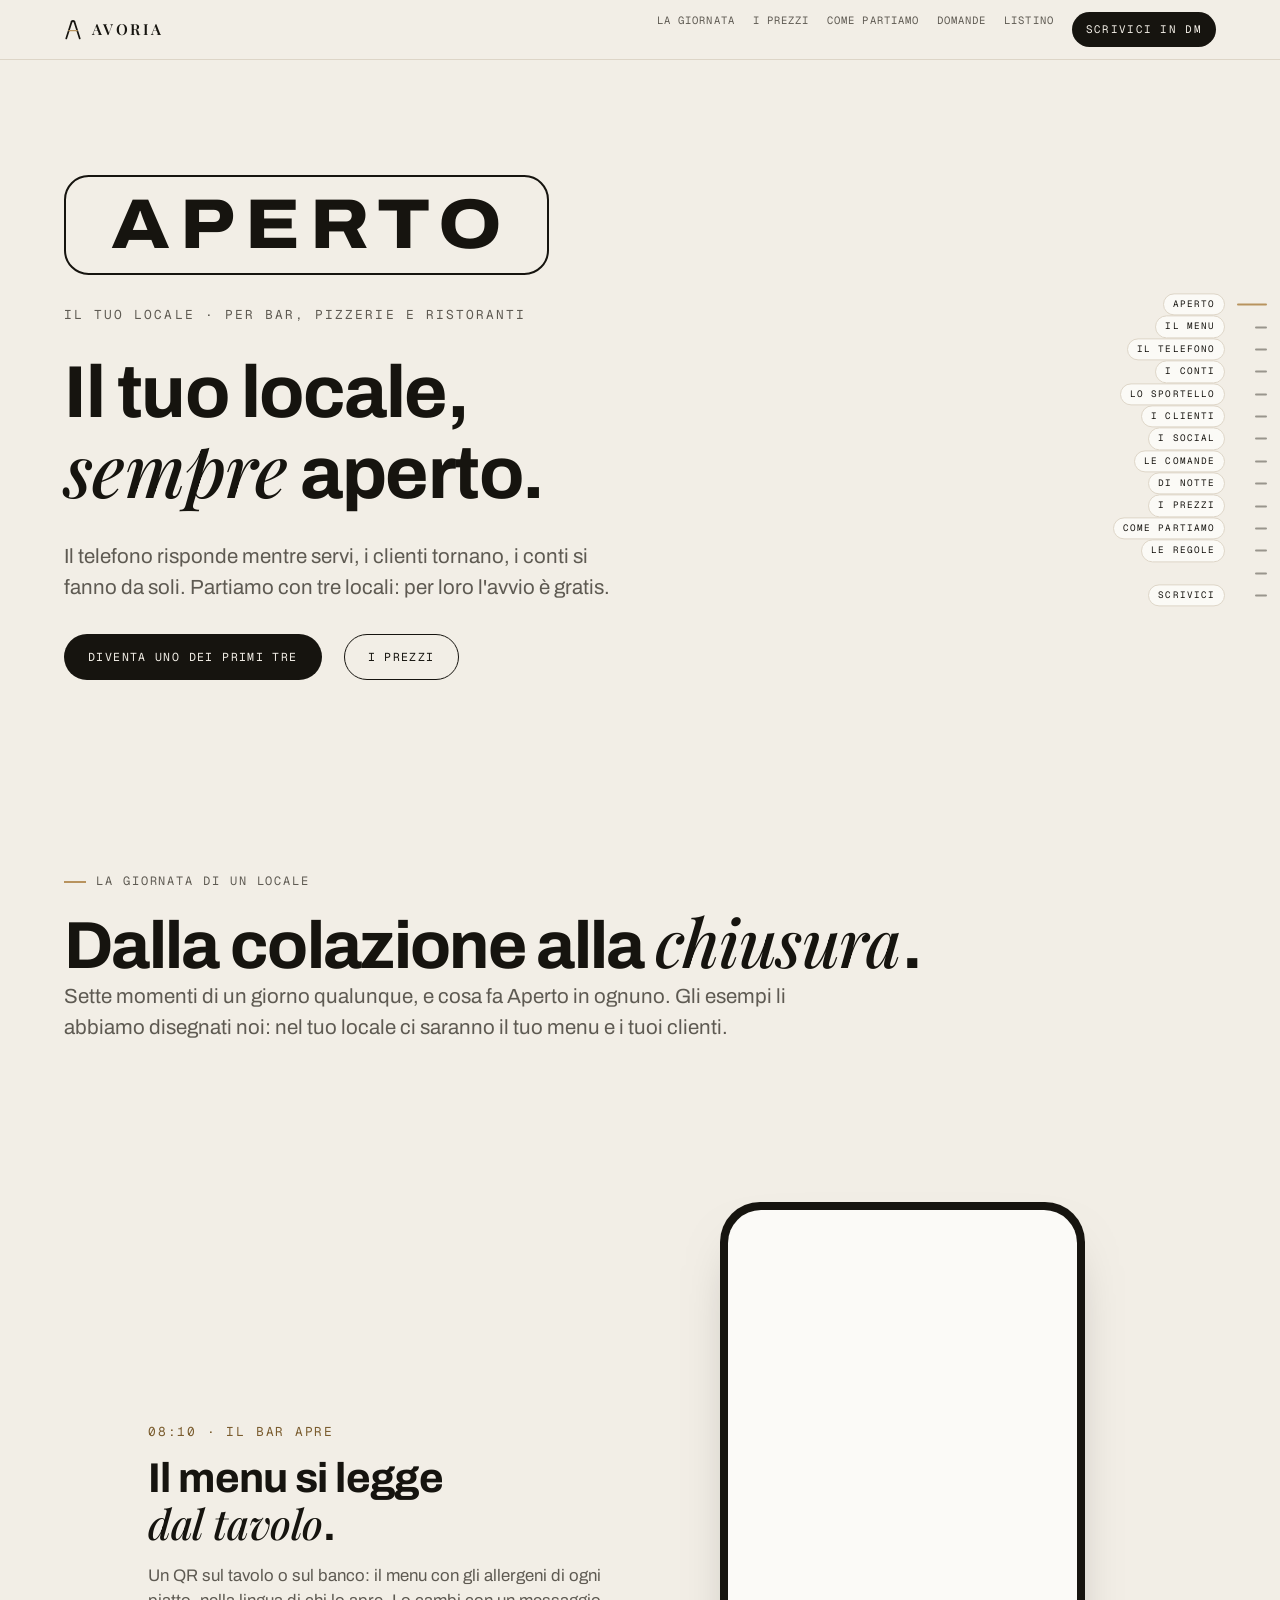
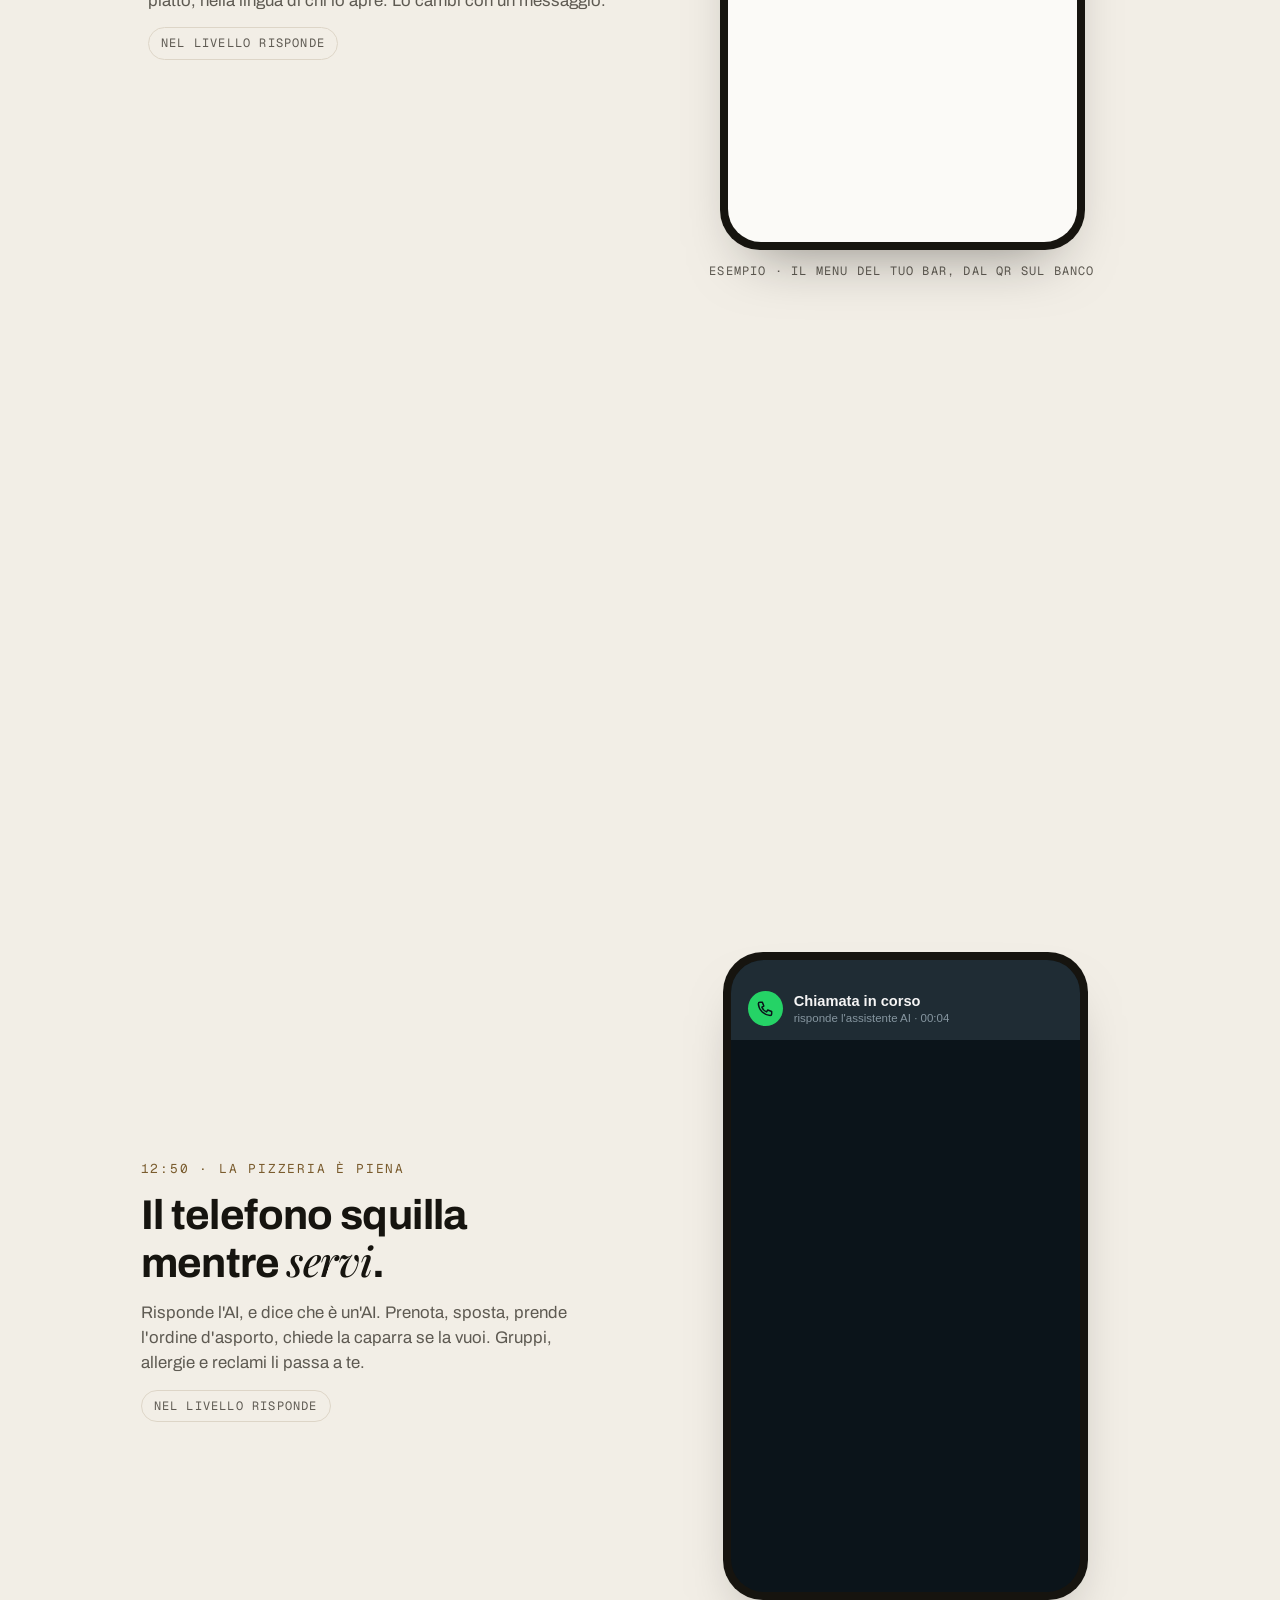
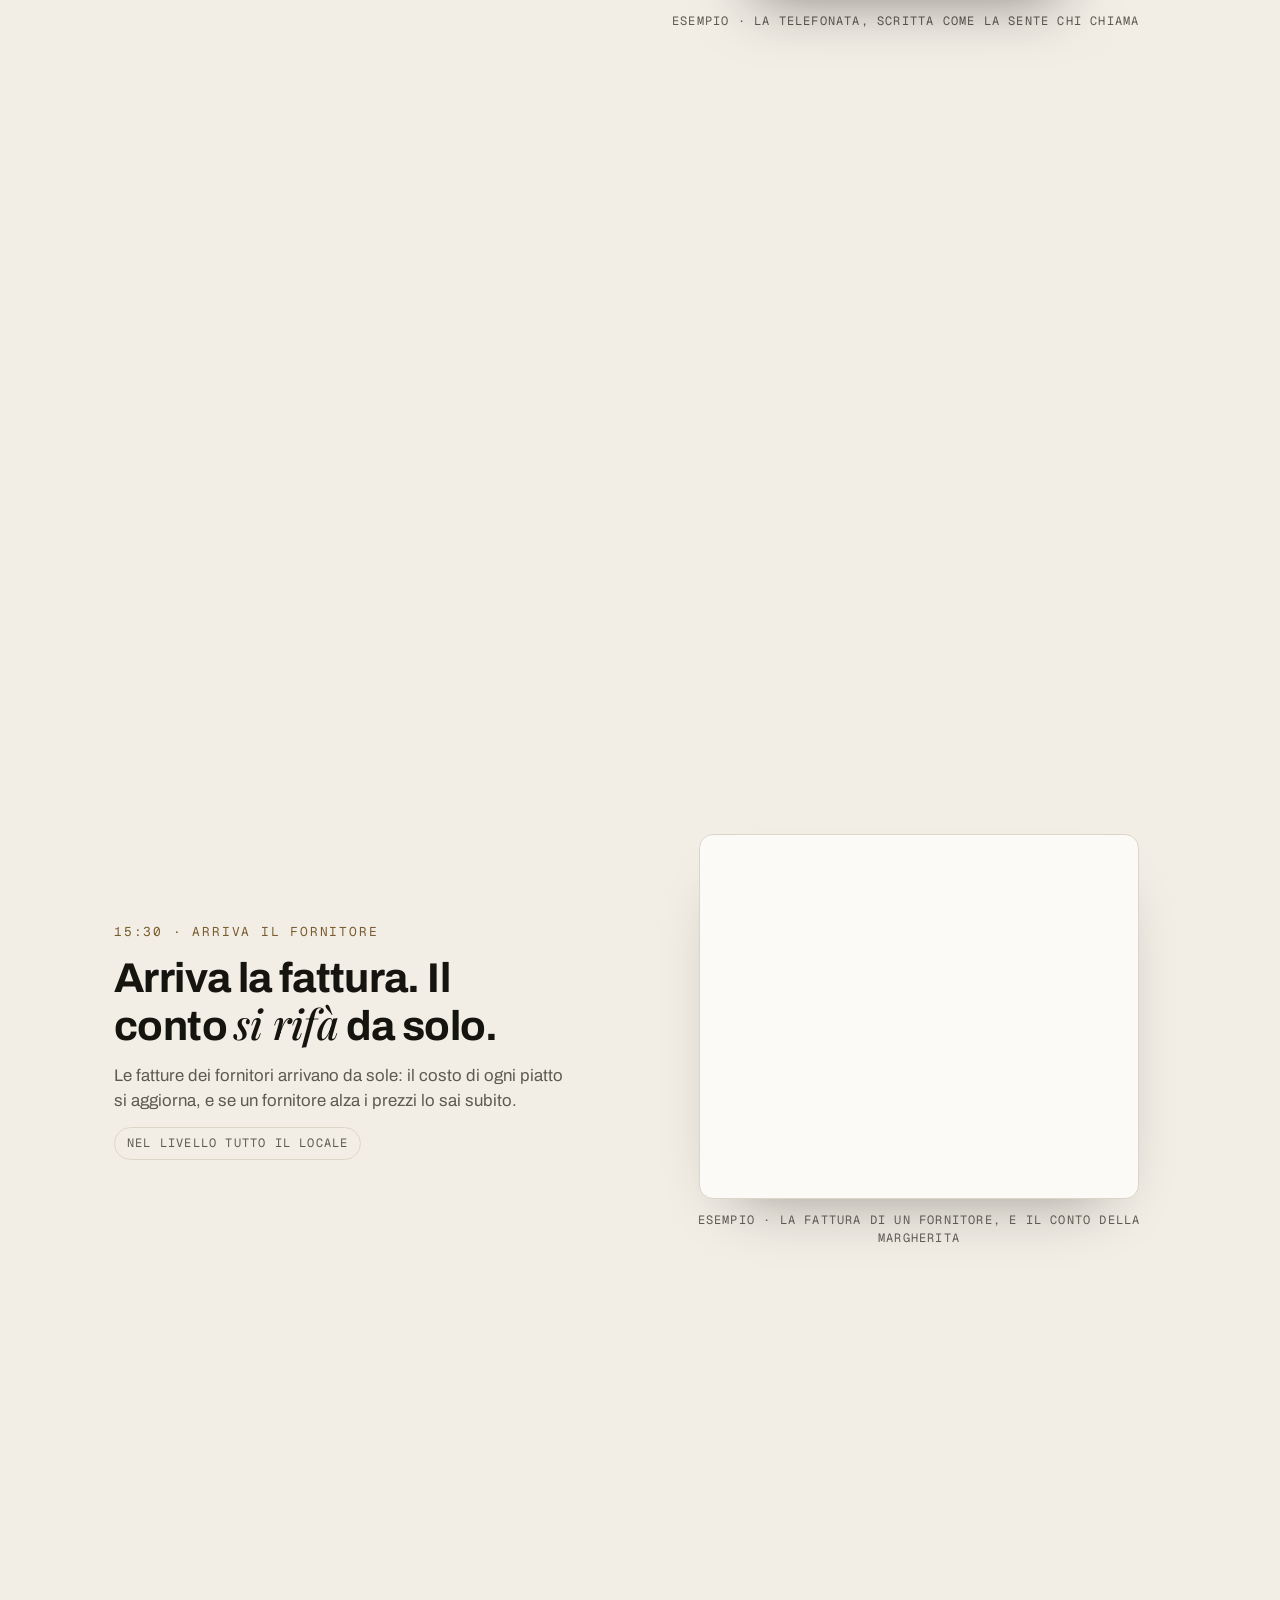
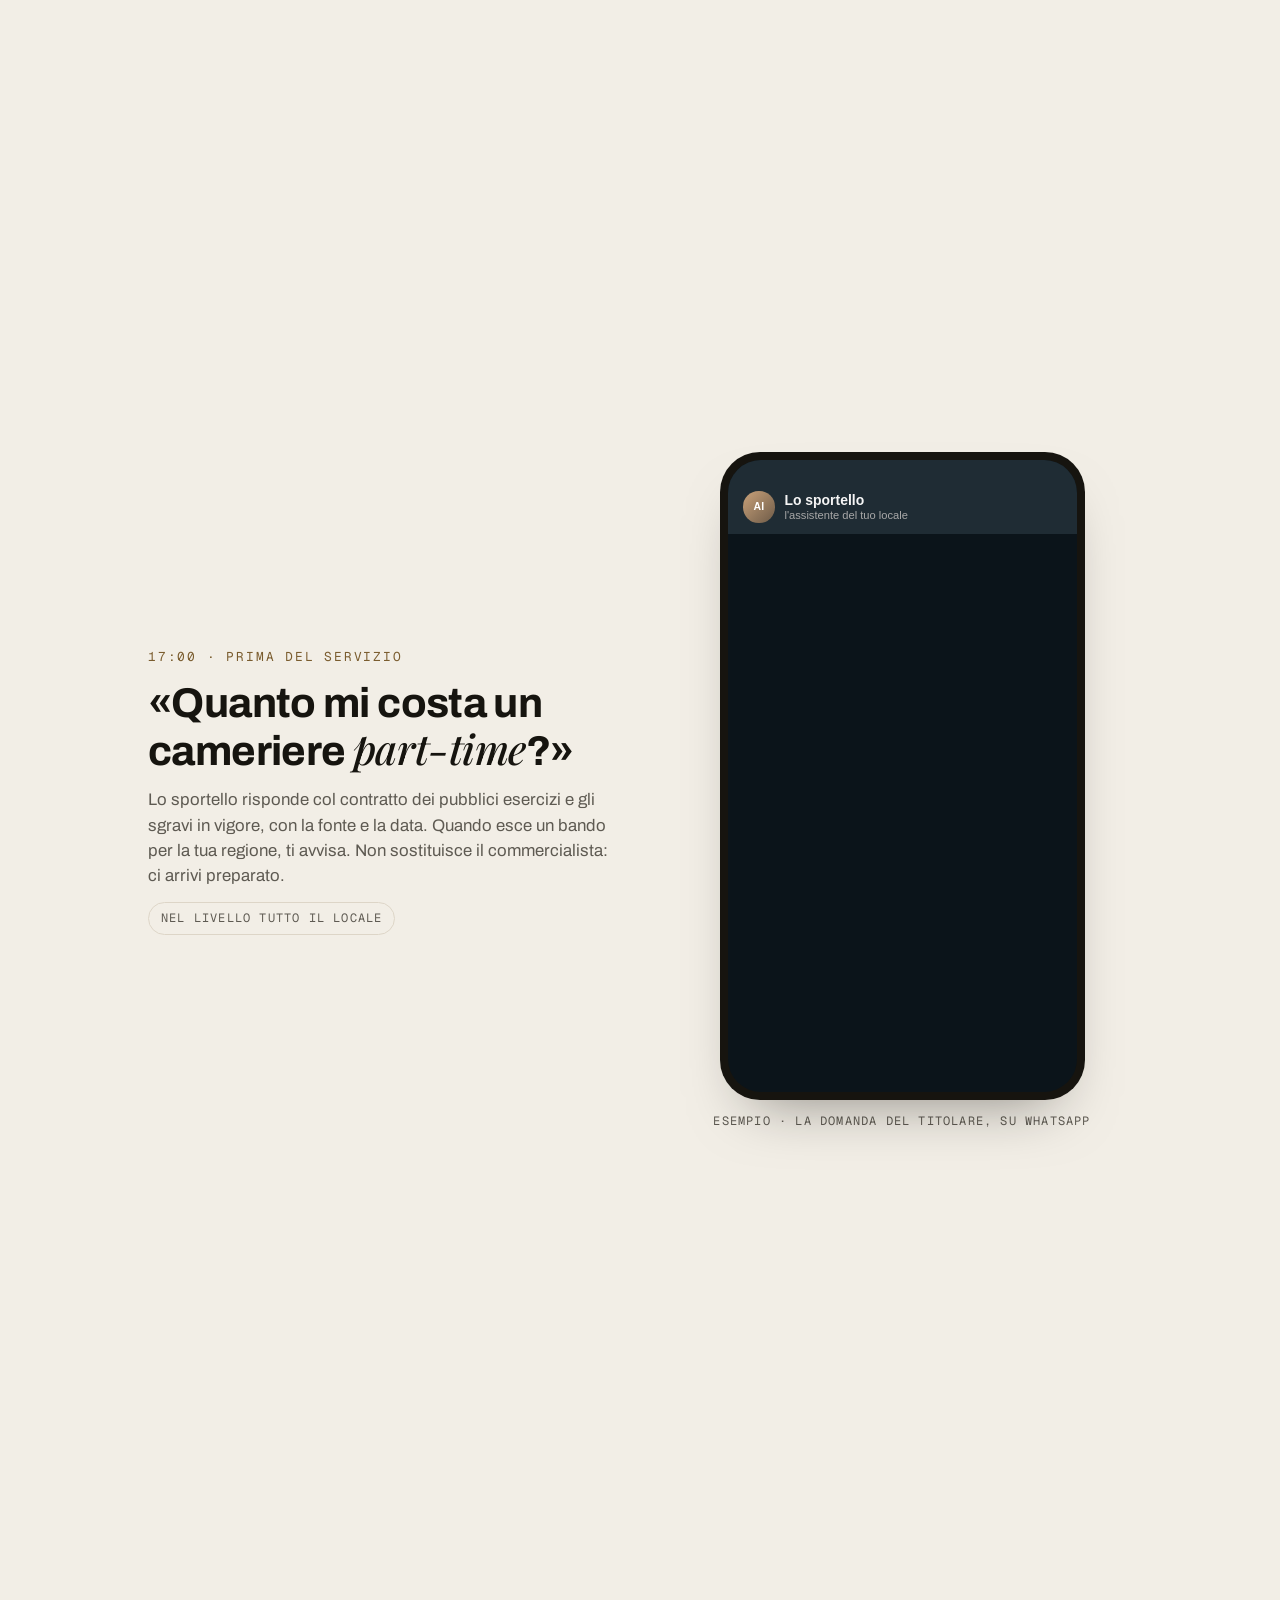
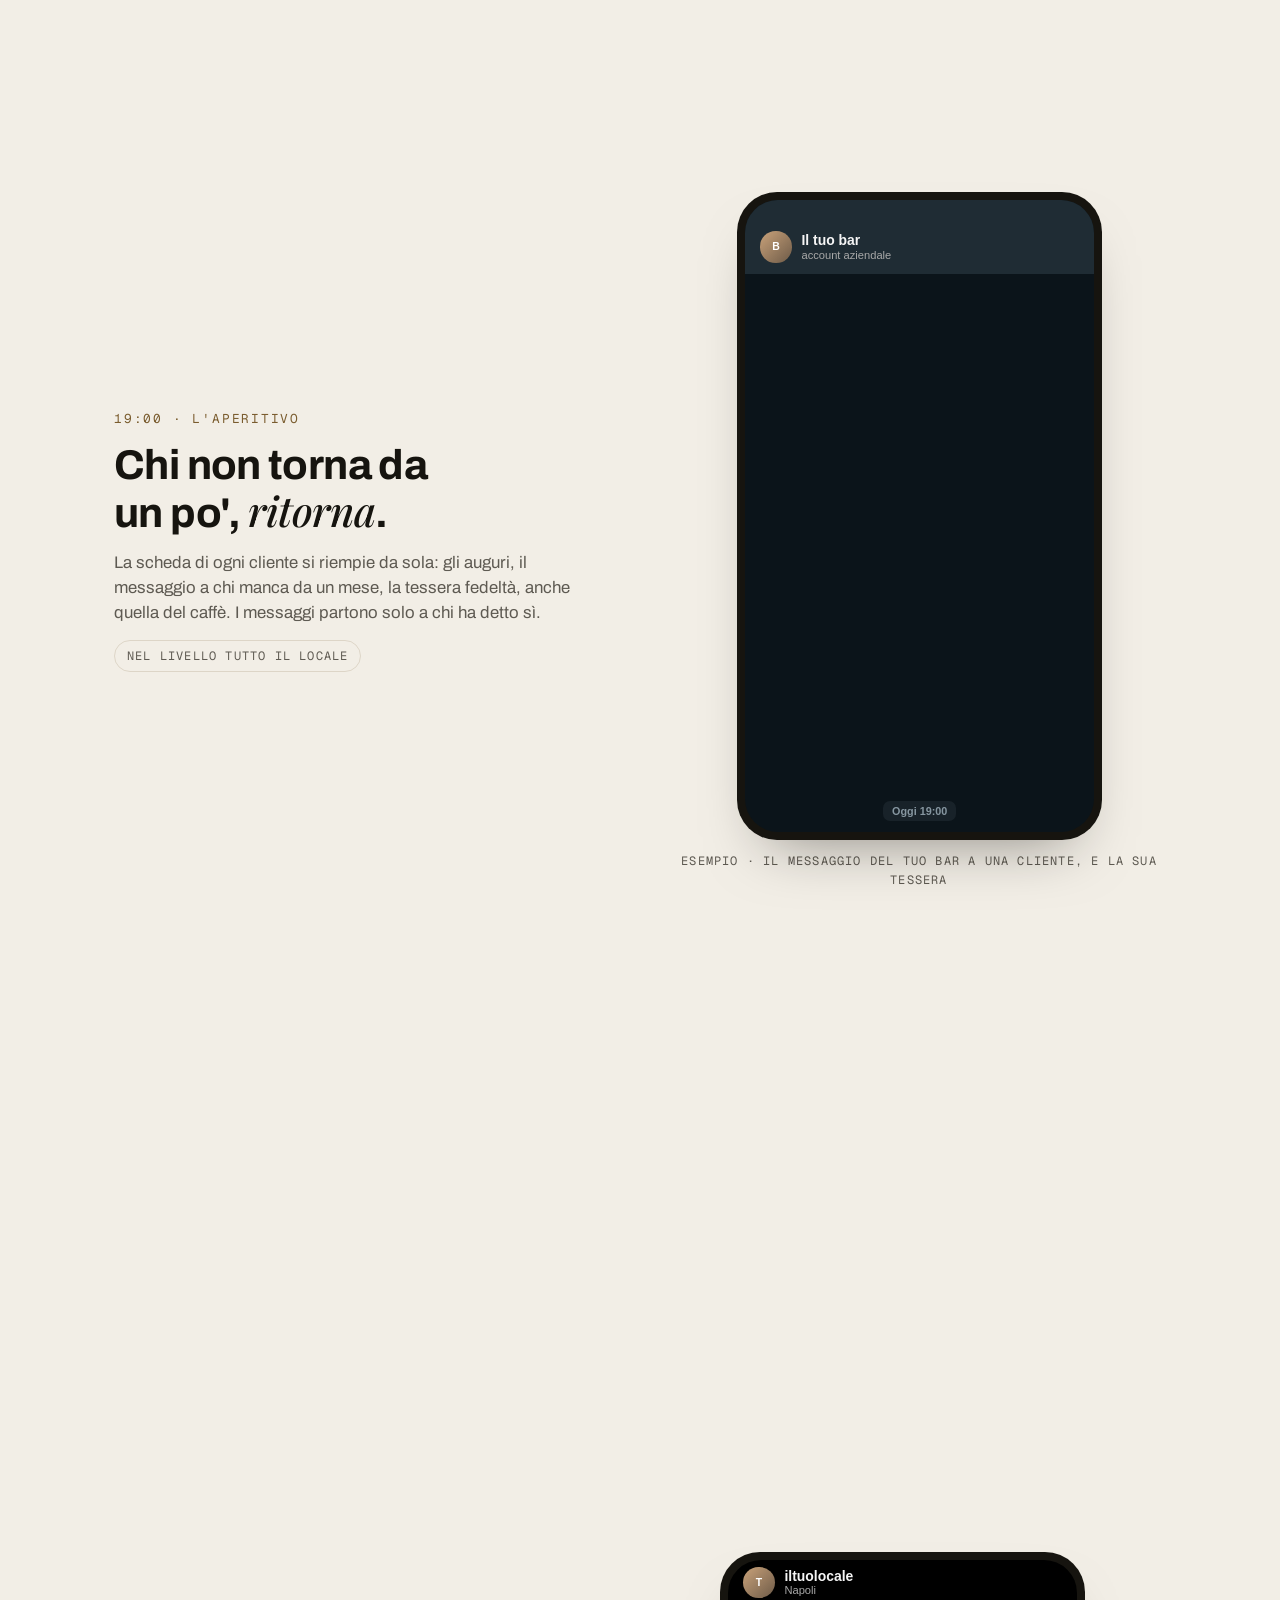
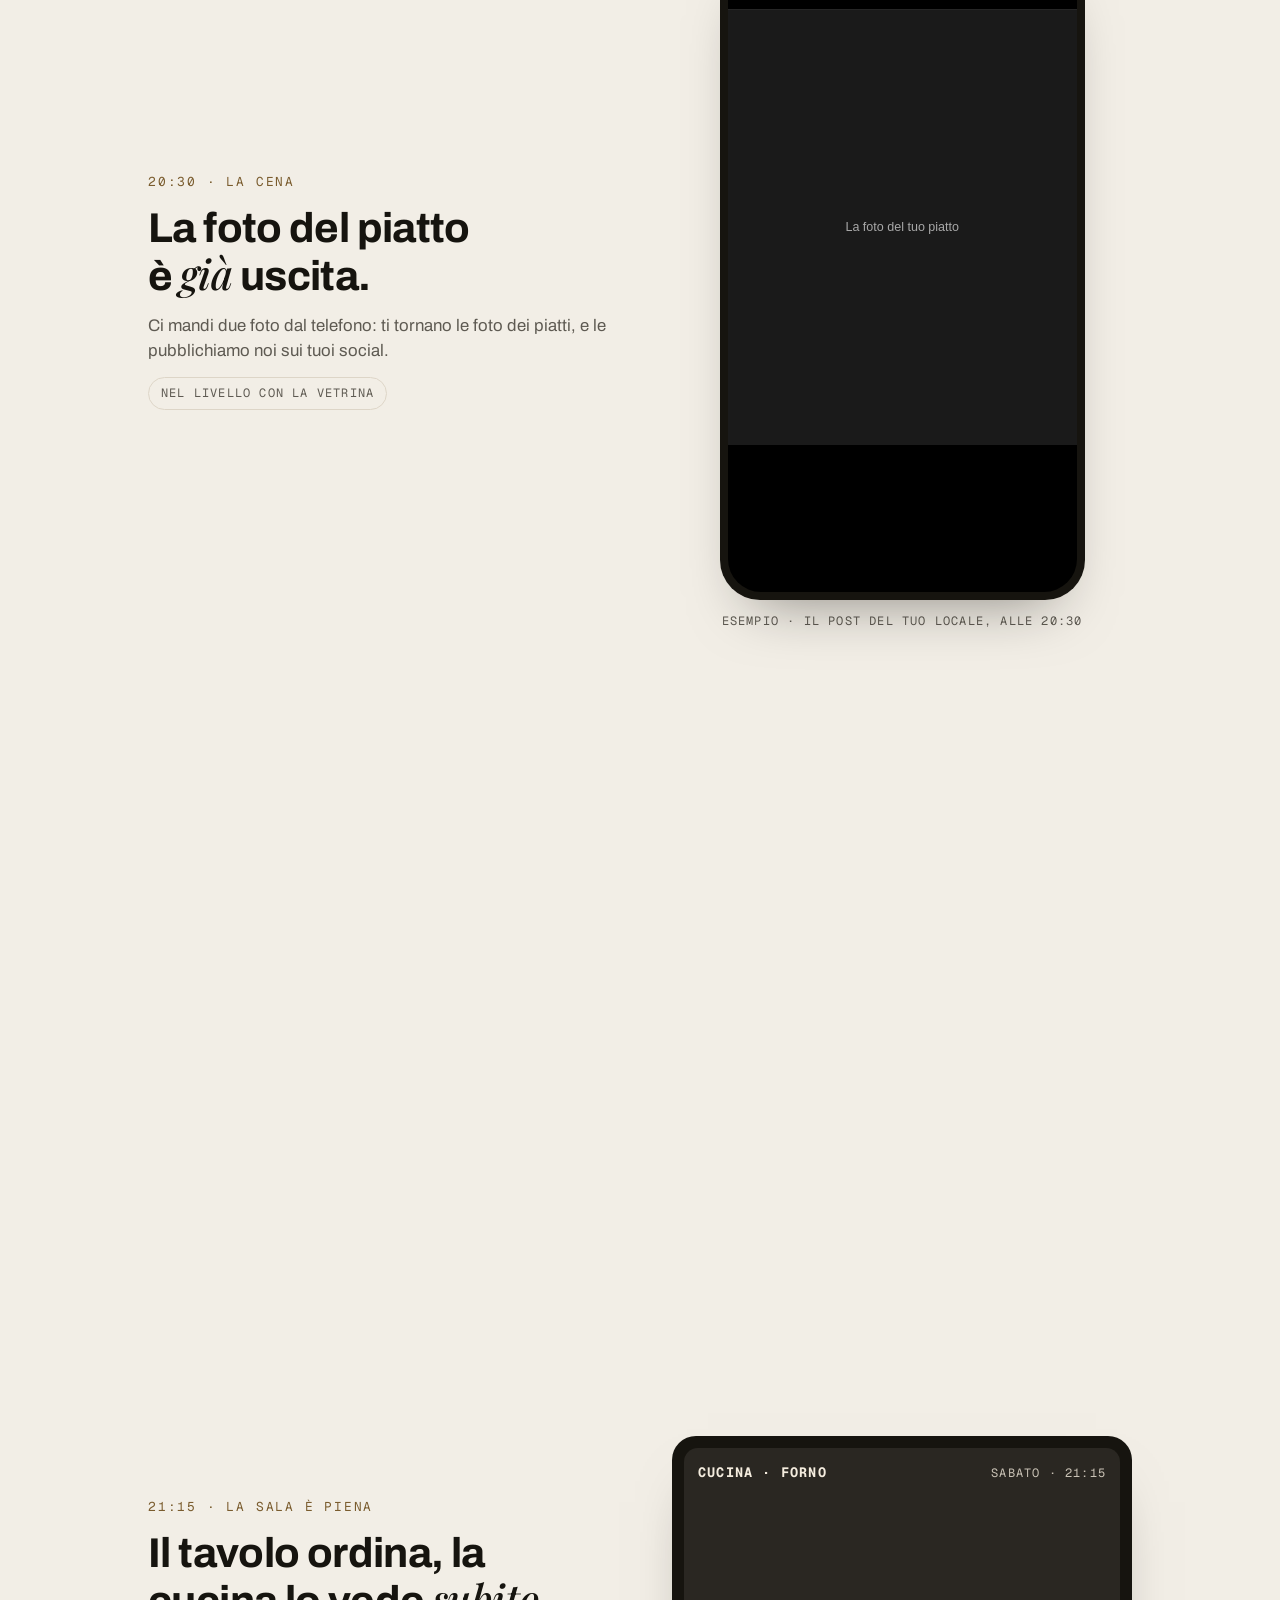
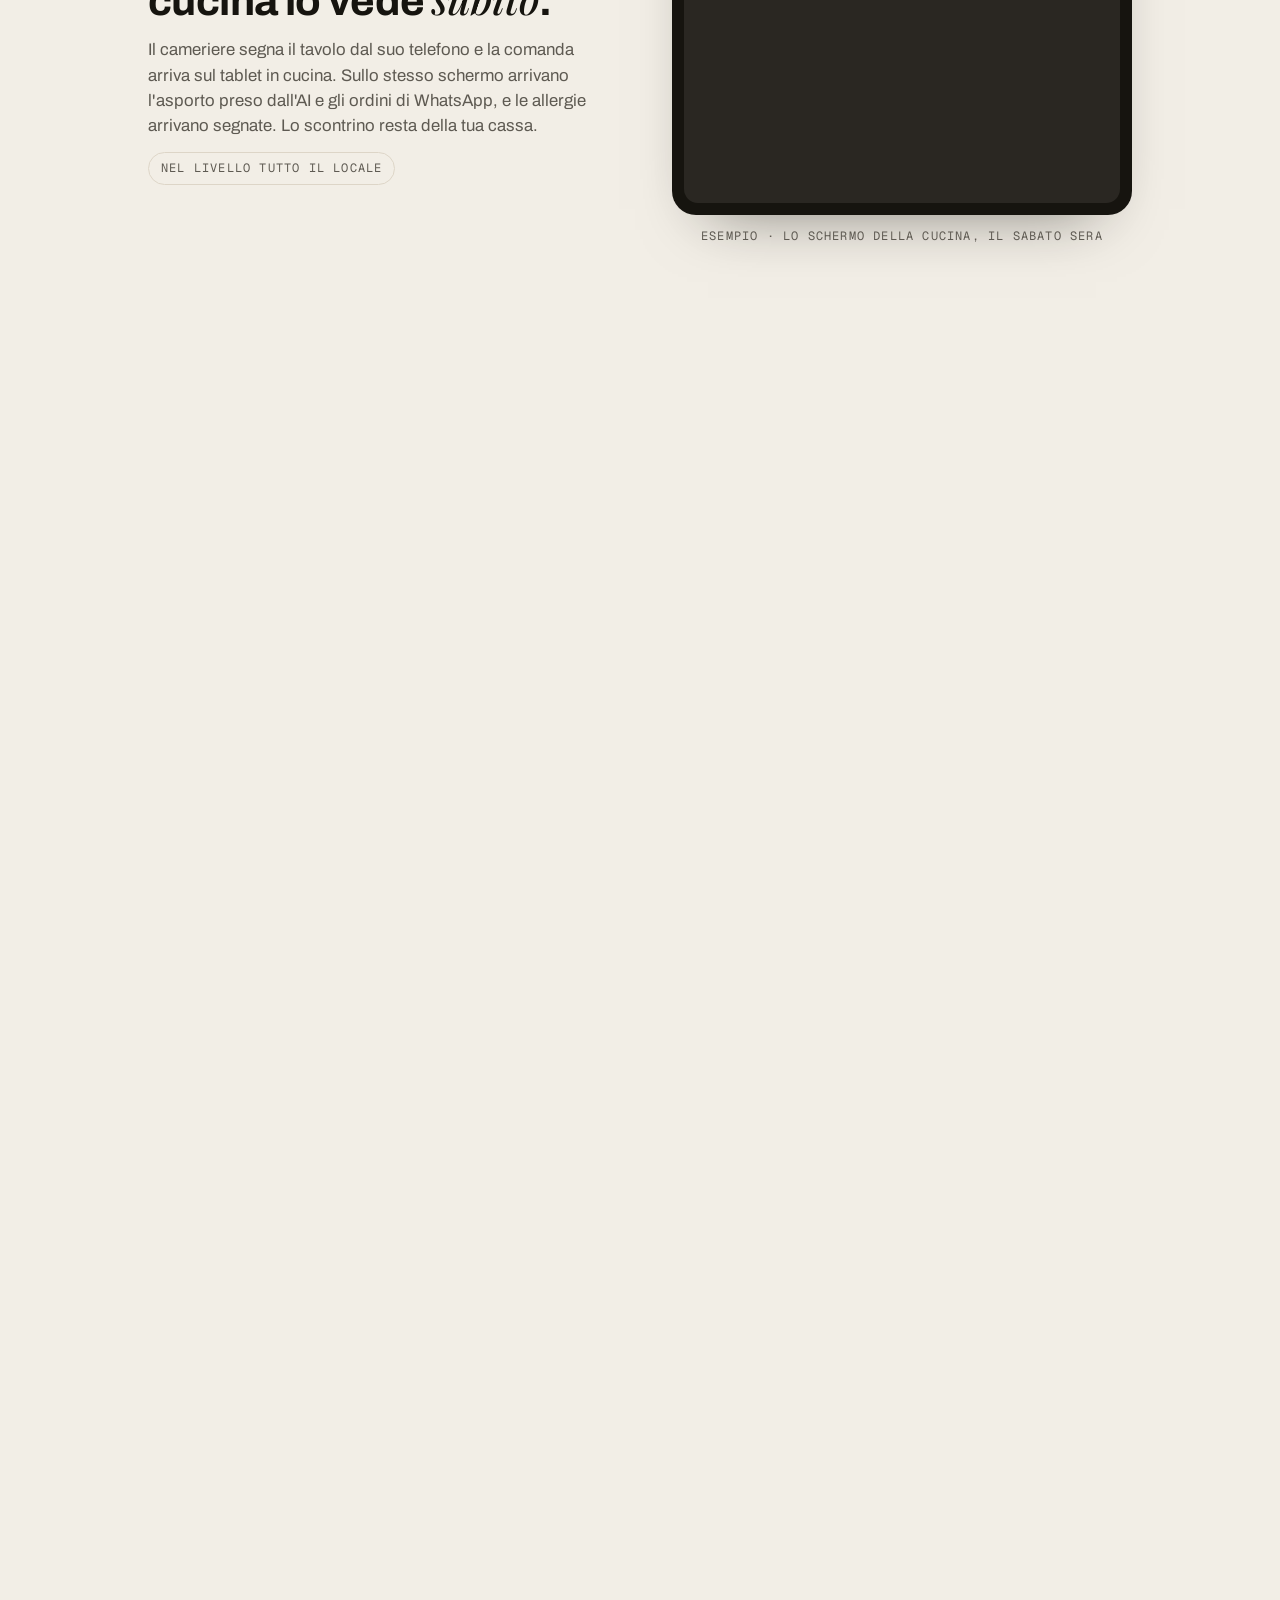
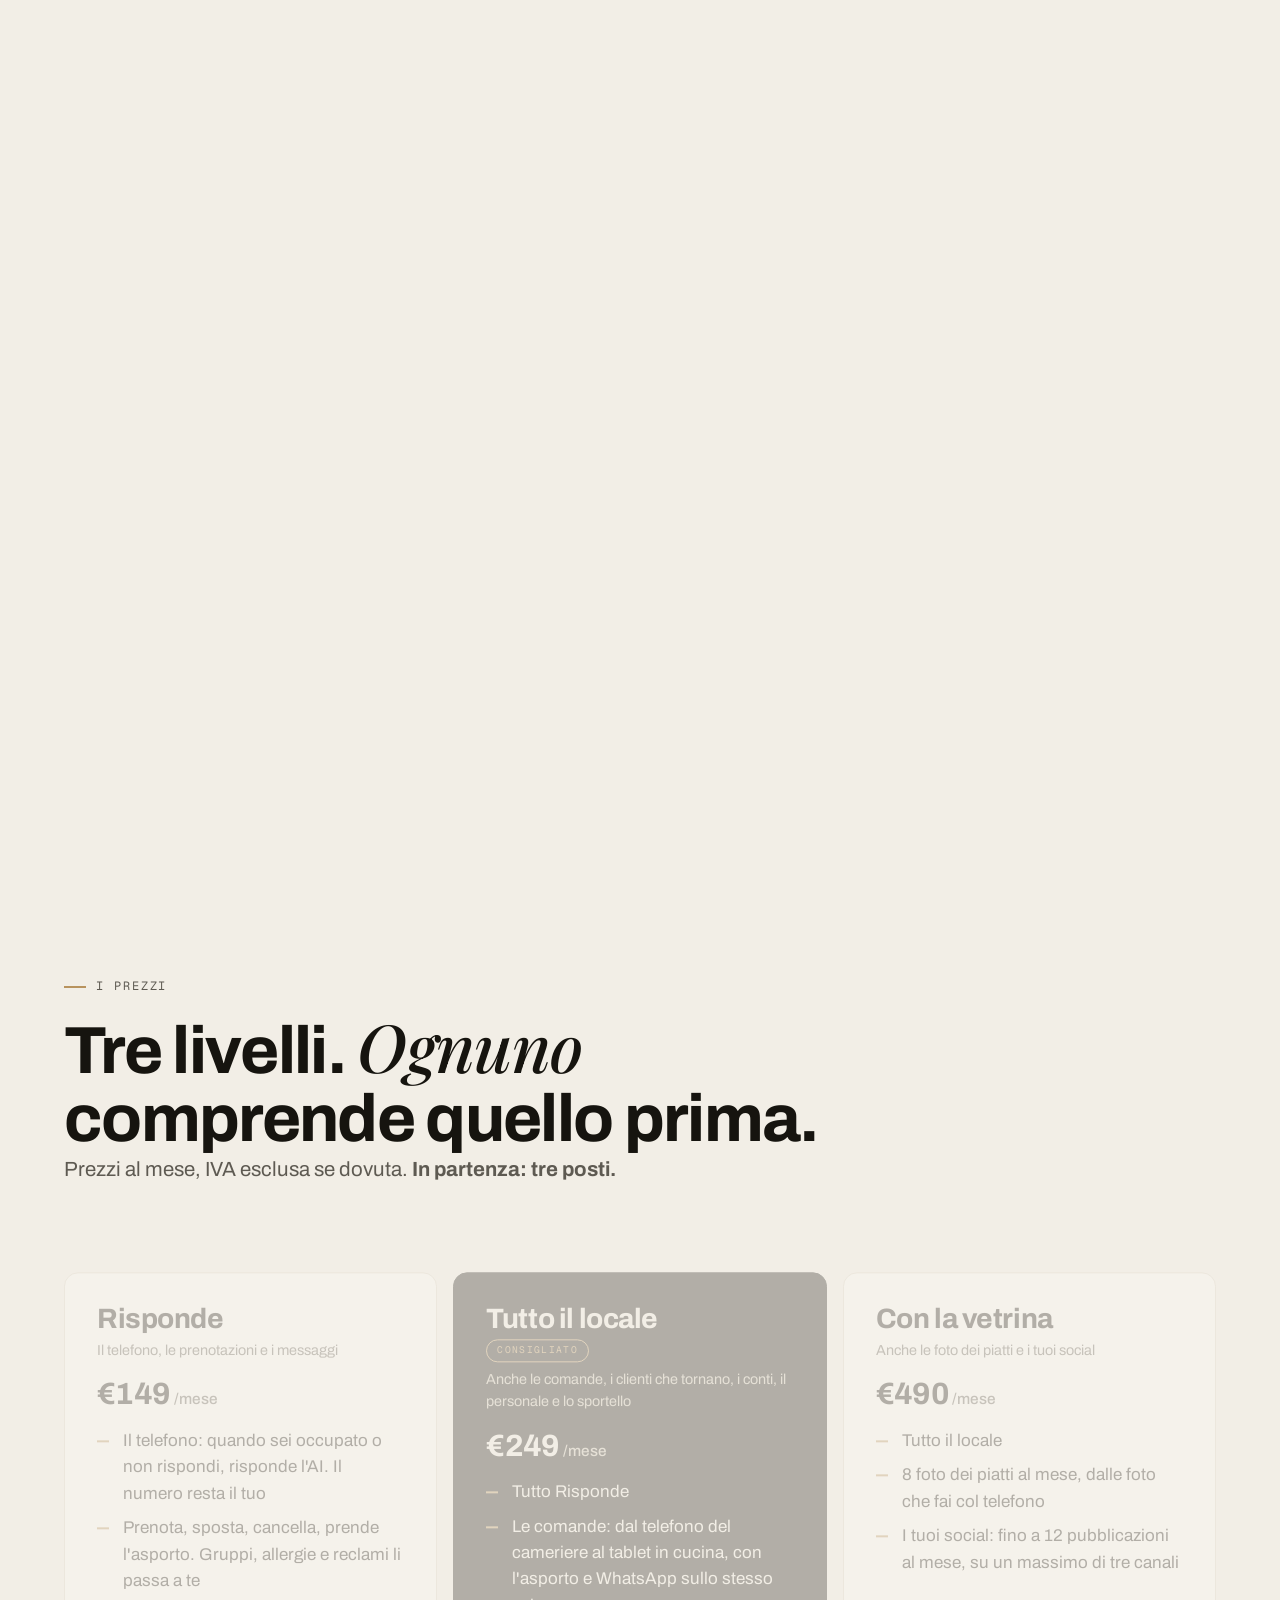
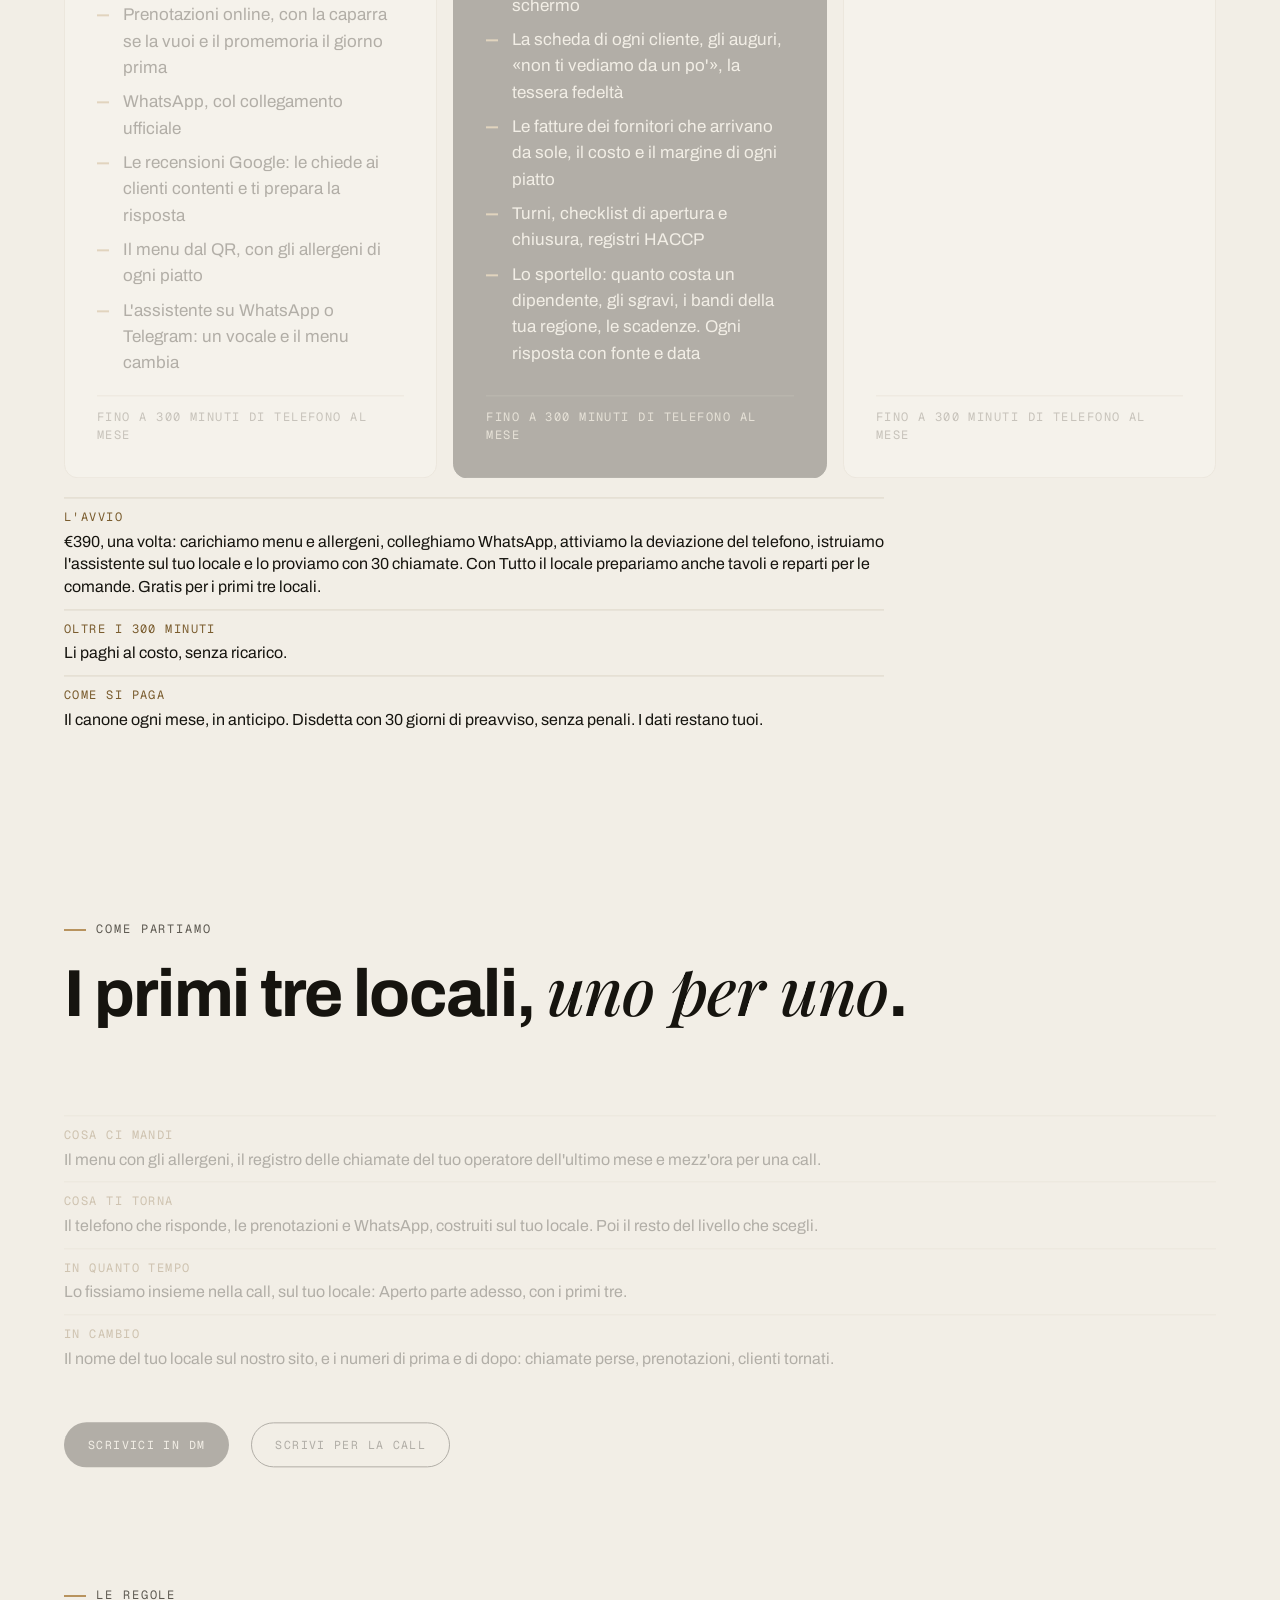
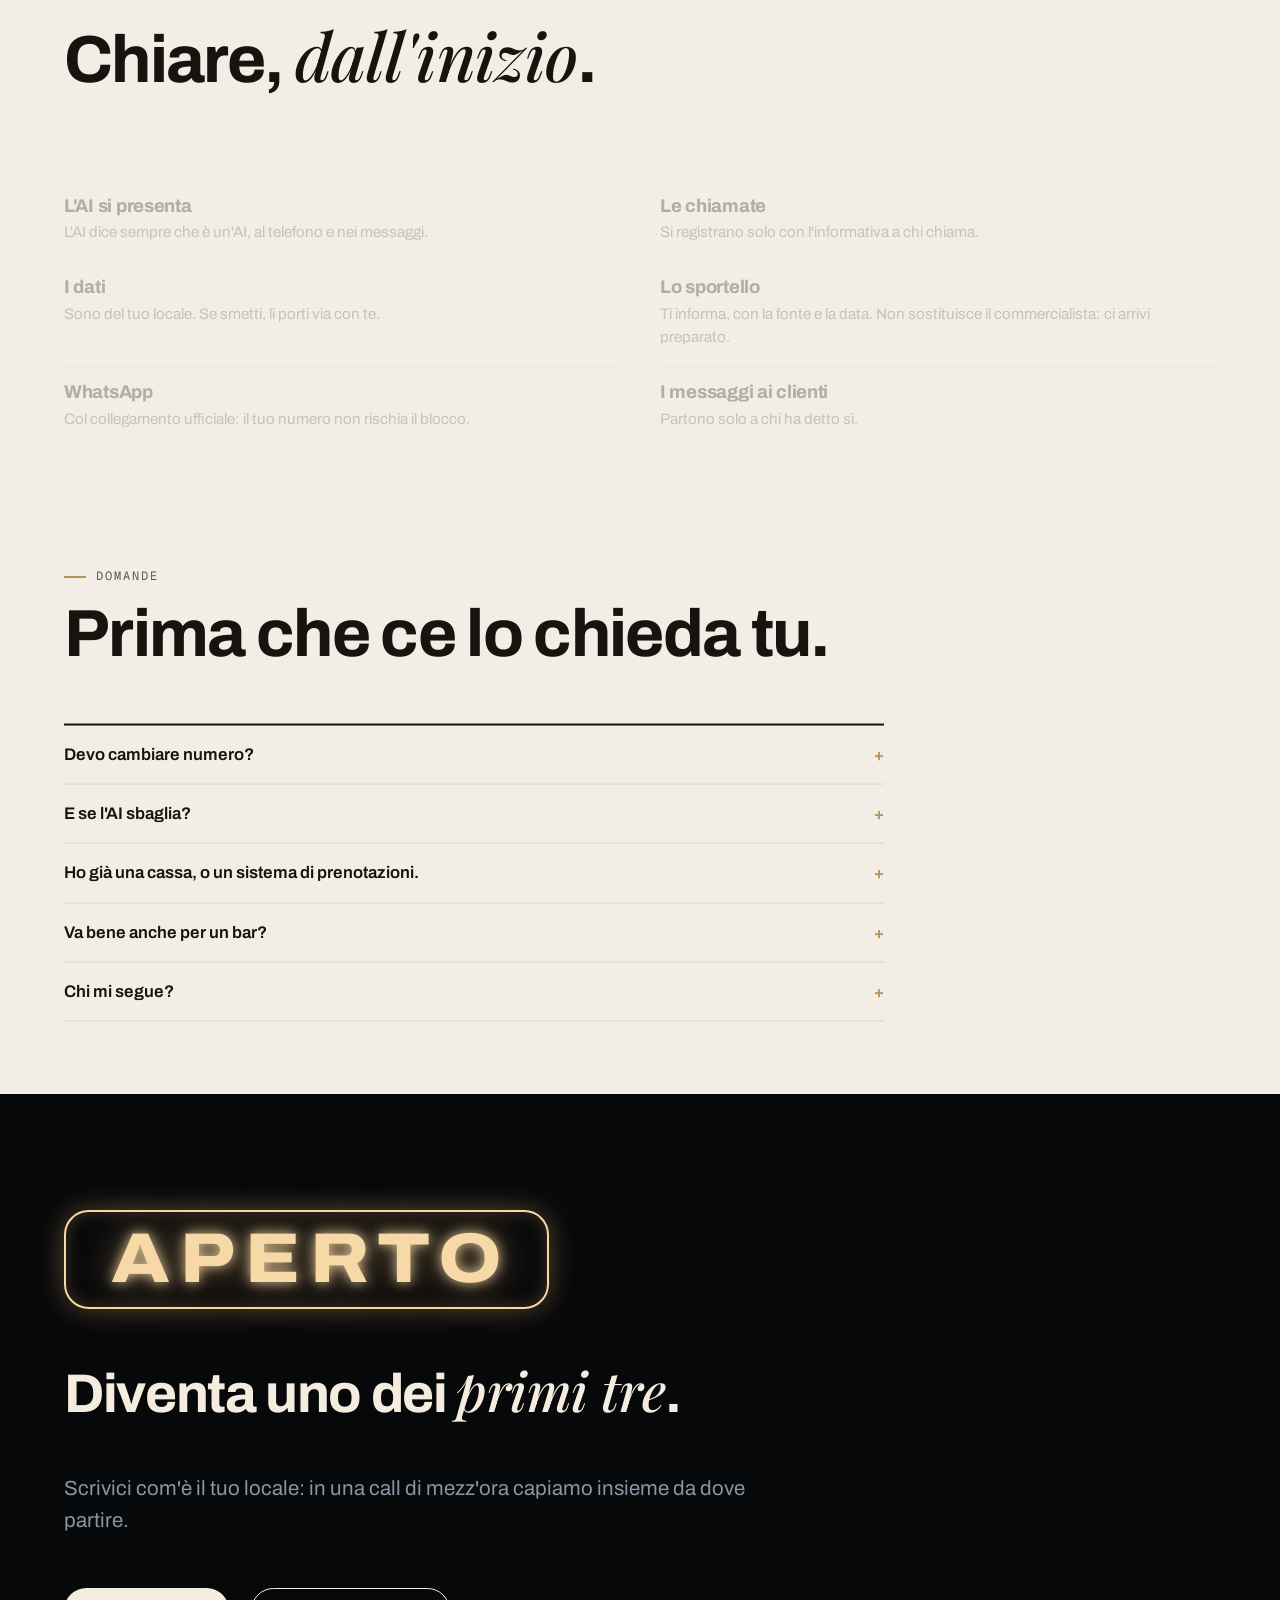
==== aperto/index.html @ c6af8be4 "aperto: la pagina per bar, pizzerie e ristoranti Otto scene della giornata (con le comande delle 21:" ====
<!doctype html>
<html lang="it">
<meta charset="utf-8">
<meta name="viewport" content="width=device-width, initial-scale=1">
<!-- FILE: src/aperto.html — Aperto · il tuo locale (specifica VAULT:Progetti/avoria-2/PIANO-APERTO.md): la giornata di un bar, una pizzeria, un ristorante, dalla mattina alla notte; poi i tre livelli e come partiamo -->
<title>Avoria Studio · Aperto, il tuo locale</title>
<meta name="description" content="Aperto è il servizio di Avoria Studio per bar, pizzerie e ristoranti: il telefono che risponde mentre servi, le prenotazioni, WhatsApp, i clienti che tornano, i conti, il personale e i social. Partiamo con tre locali.">
<link rel="canonical" href="https://avoriastudio.github.io/aperto/">
<meta property="og:type" content="website">
<meta property="og:title" content="Aperto · il tuo locale, sempre aperto">
<meta property="og:description" content="Il telefono risponde mentre servi, i clienti tornano, i conti si fanno da soli. Per bar, pizzerie e ristoranti.">
<meta property="og:url" content="https://avoriastudio.github.io/aperto/">
<meta property="og:image" content="https://avoriastudio.github.io/assets/og-avoria-2.jpg">
<meta property="og:locale" content="it_IT">
<link rel="icon" href="data:image/svg+xml,%3Csvg xmlns='http://www.w3.org/2000/svg' viewBox='40 30 160 200'%3E%3Crect x='40' y='30' width='160' height='200' fill='%231C1813'/%3E%3Cg fill='none' stroke='%23F4ECDE' stroke-width='15' stroke-linecap='round' stroke-linejoin='round'%3E%3Cpath d='M60 210 L108 60'/%3E%3Cpath d='M180 210 L132 60'/%3E%3Cpath d='M108 60 Q120 46 132 60'/%3E%3C/g%3E%3Cline x1='84' y1='140' x2='156' y2='140' stroke='%23B8935E' stroke-width='13' stroke-linecap='round'/%3E%3C/svg%3E" />
<link rel="preconnect" href="https://fonts.googleapis.com">
<link rel="preconnect" href="https://fonts.gstatic.com" crossorigin>
<link rel="stylesheet" href="https://fonts.googleapis.com/css2?family=Archivo:wdth,wght@62..125,300..900&family=Geist+Mono:wght@400;500&family=Playfair+Display:ital,wght@0,600;1,500&display=swap">
<style>/* FILE: src/tokens.css — i due stati dell'identità Avoria 2.0 */
:root{
  --avorio:#F2EEE6; --posa:#FBFAF7; --inchiostro:#16140F; --grafite:#5E5A52;
  --nero:#07080A; --avorio-luce:#F4ECDE; --acciaio:#8A94A3; --filo-notte:#1E2229;
  --oro:#B8935E; --oro-scuro:#8F6F3E;
  --f-titolo:"Archivo","Helvetica Neue",Arial,sans-serif;
  --f-firma:"Playfair Display",Georgia,"Times New Roman",serif;
  --f-dati:"Geist Mono",ui-monospace,"SFMono-Regular",Consolas,monospace;
  --passo:8px; --raggio:14px;
  --ease-giorno:cubic-bezier(.65,0,.35,1);
  --ease-notte:cubic-bezier(.8,0,.1,1);
}
.giorno{ --fondo:var(--avorio); --testo:var(--inchiostro); --secondario:var(--grafite); --filo:#DDD5C7; background:var(--fondo); color:var(--testo); }
.notte { --fondo:var(--nero);   --testo:var(--avorio-luce); --secondario:var(--acciaio); --filo:var(--filo-notte); background:var(--fondo); color:var(--testo); }
.firma{ font-family:var(--f-firma); font-style:italic; font-weight:500; letter-spacing:-.01em; }
.dati { font-family:var(--f-dati); letter-spacing:.08em; text-transform:uppercase; }
.largo{ font-family:var(--f-titolo); font-variation-settings:"wdth" 125; }
.stretto{ font-family:var(--f-titolo); font-variation-settings:"wdth" 62; }
@media (prefers-reduced-motion: reduce){ *,*::before,*::after{ animation:none!important; transition:none!important; } }
</style>
<style>/* FILE: src/regia.css — il film da scroll: binari, palchi agganciati, entrate, indice dei capitoli */

/* un binario è alto --binario schermi; il suo palco resta agganciato sotto la barra.
   Nessun antenato di un palco può avere overflow: romperebbe lo sticky. */
.film [data-binario].fermo{height:calc(var(--binario,200) * 1vh);height:calc(var(--binario,200) * 1svh)}
.film [data-binario].fermo > .palco{position:sticky;top:var(--alto-nav,0px);display:flex;flex-direction:column;overflow:hidden;
  height:calc(100vh - var(--alto-nav,0px));height:calc(100svh - var(--alto-nav,0px))}
.film [data-binario].fermo > .palco > .quadro{flex:1 0 auto}

/* entrate: senza regista --e non esiste e il blocco resta pieno */
.film [data-svela]{opacity:calc(.28 + .72 * var(--e,1));transform:translate3d(0,calc((1 - var(--e,1)) * 36px),0)}

/* indice: tacche a destra; i nomi compaiono passando sopra, e per un attimo quando cambia capitolo */
.indice{position:fixed;right:clamp(4px,1vw,16px);top:50%;transform:translateY(-50%);z-index:30;pointer-events:none;
  --tacca:#5E5A52;--nome:#16140F;--nome-fondo:rgba(251,250,247,.95);--nome-filo:#DDD5C7}
.indice[data-tono="notte"]{--tacca:#8A94A3;--nome:#F4ECDE;--nome-fondo:rgba(13,15,19,.92);--nome-filo:#262b33}
.indice ol{list-style:none;margin:0;padding:0;display:flex;flex-direction:column}
.indice button{pointer-events:none;display:flex;align-items:center;justify-content:flex-end;gap:6px;width:100%;padding:0;border:0;background:none;color:inherit;font:inherit;cursor:pointer}
.indice .tacca{pointer-events:auto;position:relative;display:block;width:36px;height:20px}
.indice .tacca::before{content:"";position:absolute;right:0;top:9px;width:12px;height:2px;border-radius:1px;background:var(--tacca);opacity:.6;
  transition:width .3s var(--ease-giorno),opacity .3s,background-color .3s}
.indice .nome{font-family:var(--f-dati);font-size:.58rem;letter-spacing:.12em;text-transform:uppercase;white-space:nowrap;color:var(--nome);
  background:var(--nome-fondo);border:1px solid var(--nome-filo);border-radius:999px;padding:3px 9px;opacity:0;transform:translateX(6px);
  transition:opacity .2s,transform .2s,color .3s,background-color .3s;pointer-events:none}
.indice button:hover .tacca::before{opacity:1;width:20px}
.indice:hover .nome,.indice:focus-within .nome{opacity:1;transform:none;pointer-events:auto}
.indice button[aria-current="step"] .tacca::before{width:30px;background:var(--oro);opacity:1}
.indice button.annuncia .nome{opacity:1;transform:none}
.indice button:focus-visible{outline:none}
.indice button:focus-visible .nome{outline:2px solid var(--oro);outline-offset:2px}

/* telefono: una barra in basso con capitolo, avanti e indietro */
.indice-corto{display:none}
@media (max-width:760px){
  .indice{display:none}
  .indice-corto{position:fixed;left:12px;right:12px;bottom:calc(10px + env(safe-area-inset-bottom,0px));z-index:30;
    display:grid;grid-template-columns:44px minmax(0,1fr) 44px;align-items:center;height:48px;padding:0 2px;border-radius:999px;overflow:hidden;
    background:rgba(251,250,247,.93);color:#16140F;border:1px solid #DDD5C7;backdrop-filter:blur(12px);-webkit-backdrop-filter:blur(12px);
    transition:background-color .3s,color .3s,border-color .3s}
  .indice-corto[data-tono="notte"]{background:rgba(13,15,19,.9);color:#F4ECDE;border-color:#262b33}
  .indice-corto button{width:44px;height:44px;border:0;border-radius:50%;background:none;color:inherit;font:inherit;font-size:1.05rem;cursor:pointer}
  .indice-corto .dove{margin:0;display:flex;align-items:baseline;justify-content:center;gap:10px;min-width:0;
    font-family:var(--f-dati);font-size:.62rem;letter-spacing:.1em;text-transform:uppercase}
  .indice-corto .dove b{font-weight:500;color:var(--oro);flex:none}
  .indice-corto .dove span{white-space:nowrap;overflow:hidden;text-overflow:ellipsis}
  .indice-corto .avanza{position:absolute;left:0;right:0;bottom:0;height:2px;background:var(--oro);transform-origin:left;transform:scaleX(var(--avanza,0))}
}
</style>
<style>/* FILE: src/pagina.css — la pagina-manuale dell'identità */
*{box-sizing:border-box}
html{scroll-behavior:smooth;background:var(--avorio)}
body{margin:0;background:var(--avorio);color:var(--inchiostro);font-family:var(--f-titolo);font-size:17px;line-height:1.55}
a{color:inherit}
svg,canvas{max-width:100%}
:focus-visible{outline:2px solid var(--oro);outline-offset:3px}
.fascia{padding-inline:clamp(16px,5vw,72px);padding-block:clamp(56px,9vw,120px)}
.dentro{max-width:1180px;margin-inline:auto;display:flex;flex-direction:column;gap:clamp(28px,4vw,56px)}
h1,h2,h3{margin:0;font-weight:720;letter-spacing:-.025em;line-height:1.02;text-wrap:balance}
h2{font-size:clamp(2.2rem,5.2vw,4.2rem)}
h3{font-size:clamp(1.3rem,2.2vw,1.75rem);letter-spacing:-.015em}
p{margin:0;max-width:62ch}
ul{margin:0;padding-left:1.1em}
.occhiello{font-family:var(--f-dati);font-size:.7rem;letter-spacing:.16em;text-transform:uppercase;color:var(--secondario);display:block;margin-bottom:16px}
.occhiello::before{content:"";display:inline-block;width:22px;height:2px;background:var(--oro);vertical-align:middle;margin-right:10px}
.lead{font-size:clamp(1.05rem,1.6vw,1.3rem);color:var(--secondario)}
.fila{display:grid;gap:clamp(20px,3vw,40px)}
.due{grid-template-columns:repeat(2,minmax(0,1fr))}
.tre{grid-template-columns:repeat(3,minmax(0,1fr))}
@media (max-width:860px){.due,.tre{grid-template-columns:minmax(0,1fr)}}

/* barra */
.barra-nav{position:sticky;top:env(safe-area-inset-top,0px);z-index:20;display:flex;align-items:center;justify-content:space-between;gap:16px;padding:12px clamp(16px,5vw,72px);background:rgba(242,238,230,.9);backdrop-filter:blur(10px);-webkit-backdrop-filter:blur(10px);border-bottom:1px solid #DDD5C7}
.marchio{display:flex;align-items:center;gap:10px;text-decoration:none}
.marchio svg{width:18px;height:23px}
.parola{font-family:var(--f-firma);font-weight:600;letter-spacing:.16em;font-size:.95rem}
.barra-nav nav{display:flex;gap:18px;flex-wrap:wrap;font-family:var(--f-dati);font-size:.66rem;letter-spacing:.1em;text-transform:uppercase}
.barra-nav nav a{color:var(--grafite);text-decoration:none}
.barra-nav nav a:hover{color:var(--inchiostro)}
@media (max-width:760px){.barra-nav nav{display:none}}

/* apertura */
.hero{height:clamp(580px,84vh,840px)}
.hero .strato{display:grid;grid-template-columns:minmax(0,1.05fr) minmax(0,1fr);align-items:center;gap:clamp(16px,4vw,48px);padding:clamp(24px,5vw,72px)}
.hero .colonna{display:flex;flex-direction:column;gap:24px;position:relative;z-index:1}
.hero h1{font-size:clamp(2.6rem,6vw,5.2rem)}
.hero .solari{max-width:540px}
.hero .palco3d{position:relative;height:100%;min-height:300px}
.hero .palco3d > svg{position:absolute;inset:0;margin:auto;width:30%;height:auto}
.titolo-notte{font-size:clamp(3rem,8vw,7rem);word-spacing:.18em}
.titolo-notte.oro{color:var(--oro)}
.hud{font-family:var(--f-dati);font-size:.7rem;letter-spacing:.06em;color:var(--acciaio);display:grid;gap:5px;max-width:36ch}
.hud div{display:flex;justify-content:space-between;gap:10px;border-bottom:1px solid var(--filo-notte);padding-bottom:4px}
.hud b{color:var(--avorio-luce);font-weight:500}
.hud .fatto{color:var(--oro)}
.didascalia{display:flex;justify-content:space-between;gap:10px 24px;flex-wrap:wrap;padding:14px clamp(16px,5vw,72px);font-family:var(--f-dati);font-size:.64rem;letter-spacing:.12em;text-transform:uppercase;color:var(--grafite);border-bottom:1px solid #DDD5C7}
@media (max-width:860px){
  .hero{height:880px}
  .hero .strato{grid-template-columns:minmax(0,1fr);align-content:center}
  .hero .palco3d{height:300px;min-height:0}
  .hero .strato-notte{align-content:start;padding-top:clamp(72px,14vh,120px)}
}

/* racconto */
.claim{font-size:clamp(2.8rem,7.4vw,6.4rem);font-weight:760;letter-spacing:-.035em;line-height:.98}
.linea{border-top:2px solid var(--inchiostro);padding-top:18px;display:flex;flex-direction:column;gap:12px}
.linea.di-notte{border-color:var(--oro)}
.linea h3 small{display:block;font-family:var(--f-dati);font-size:.62rem;letter-spacing:.14em;text-transform:uppercase;color:var(--grafite);font-weight:500;margin-bottom:8px}
.linea ul{display:grid;gap:6px}
.principio{display:grid;grid-template-columns:auto 1fr;gap:14px 20px;align-items:baseline;border-top:1px solid #DDD5C7;padding-top:18px}
.principio b{font-family:var(--f-dati);font-size:.66rem;letter-spacing:.12em;text-transform:uppercase;font-weight:500;color:var(--grafite)}

/* due stati */
.due-stati{display:grid;grid-template-columns:repeat(2,minmax(0,1fr))}
.due-stati > div{padding:clamp(40px,6vw,88px) clamp(16px,5vw,72px);display:flex;flex-direction:column;gap:24px}
@media (max-width:860px){.due-stati{grid-template-columns:minmax(0,1fr)}}
.campioni{display:grid;grid-template-columns:repeat(auto-fill,minmax(130px,1fr));gap:12px}
.campione{display:flex;flex-direction:column;gap:8px;font-family:var(--f-dati);font-size:.66rem;letter-spacing:.06em}
.campione i{display:block;height:84px;border-radius:10px;border:1px solid rgba(128,120,108,.35)}
.campione b{font-family:var(--f-titolo);font-size:.9rem;letter-spacing:0;font-weight:600}
.campione span{color:var(--secondario)}

/* caratteri */
.provino{display:flex;flex-direction:column;gap:14px;border-top:1px solid #DDD5C7;padding-top:22px}
.provino .campo-prova{font-size:clamp(3rem,10vw,8.6rem);font-weight:700;line-height:.95;letter-spacing:-.03em;overflow-wrap:anywhere}
.controllo{display:flex;align-items:center;gap:14px;font-family:var(--f-dati);font-size:.7rem;letter-spacing:.08em;text-transform:uppercase;color:var(--grafite)}
.controllo input{flex:1;max-width:360px;accent-color:#B8935E}
.scala-caratteri{display:grid;gap:10px}
.scala-caratteri div{display:grid;grid-template-columns:9em 1fr;gap:16px;align-items:baseline;border-bottom:1px solid #E6DFD2;padding-bottom:10px}
.scala-caratteri small{font-family:var(--f-dati);font-size:.64rem;letter-spacing:.08em;color:var(--grafite);text-transform:uppercase}
.firma-grande{font-size:clamp(2.4rem,5vw,4rem);line-height:1}
.wordmark-grande{font-family:var(--f-firma);font-weight:600;letter-spacing:.2em;font-size:clamp(2rem,5vw,3.6rem)}

/* arco */
.arco-palchi{display:grid;grid-template-columns:repeat(2,minmax(0,1fr))}
.palco-arco{position:relative;height:clamp(340px,44vw,520px);display:grid;place-items:center}
.palco-arco > svg{width:24%;max-width:150px;height:auto}
.palco-arco .etichetta-palco{position:absolute;left:18px;bottom:16px;font-family:var(--f-dati);font-size:.64rem;letter-spacing:.12em;text-transform:uppercase;color:var(--secondario)}
@media (max-width:760px){.arco-palchi{grid-template-columns:minmax(0,1fr)}}
.schema{background:var(--posa);border:1px solid #DDD5C7;border-radius:var(--raggio);padding:16px;overflow-x:auto}
.schema svg{display:block;width:100%;min-width:520px;height:auto}
.regola-numero{display:flex;flex-direction:column;gap:8px;border-top:2px solid var(--oro);padding-top:14px}

/* movimento */
.confronto{display:grid;grid-template-columns:repeat(2,minmax(0,1fr));gap:2px;background:var(--filo-notte);border-radius:var(--raggio);overflow:hidden}
.confronto > div{background:var(--nero);padding:26px;display:flex;flex-direction:column;gap:12px}
.confronto > div.chiaro{background:var(--avorio);color:var(--inchiostro)}
@media (max-width:760px){.confronto{grid-template-columns:minmax(0,1fr)}}
.linea-tempo{overflow-x:auto}
.linea-tempo svg{display:block;width:100%;min-width:620px;height:auto}

/* servizi */
.ingresso{display:grid;grid-template-columns:minmax(0,1.2fr) minmax(0,1fr);gap:24px 48px;align-items:end;border:1px solid var(--oro);border-radius:var(--raggio);padding:clamp(22px,4vw,40px);background:var(--posa)}
@media (max-width:860px){.ingresso{grid-template-columns:minmax(0,1fr)}}
.servizio{display:grid;grid-template-columns:minmax(0,1fr) minmax(0,1.15fr);gap:clamp(24px,4vw,64px);align-items:center}
.servizio.rovescio .testo{order:2}
@media (max-width:960px){.servizio{grid-template-columns:minmax(0,1fr)}.servizio.rovescio .testo{order:0}}
.servizio .testo{display:flex;flex-direction:column;gap:18px}
.servizio .scena{height:clamp(360px,38vw,480px)}
.notte .servizio .scena{border:1px solid var(--filo-notte)}
.servizio .contenitore-scena .scena{height:auto;min-height:360px}
.giorno .servizio .scena{border:1px solid #DDD5C7}
.stato-linea{font-family:var(--f-dati);font-size:.64rem;letter-spacing:.14em;text-transform:uppercase;color:var(--secondario)}
.stato-linea b{color:var(--oro);font-weight:500}
.prima-dopo{display:grid;grid-template-columns:repeat(2,minmax(0,1fr));gap:12px}
.prima-dopo div{display:flex;flex-direction:column;gap:6px;border-top:1px solid var(--filo, #DDD5C7);padding-top:10px;font-size:.95rem}
.prima-dopo small{font-family:var(--f-dati);font-size:.6rem;letter-spacing:.14em;text-transform:uppercase;color:var(--secondario)}
.prima-dopo .dopo small{color:var(--oro)}
@media (max-width:520px){.prima-dopo{grid-template-columns:minmax(0,1fr)}}
.ricevete{display:grid;gap:6px;font-size:.95rem}
.come{font-family:var(--f-dati);font-size:.66rem;letter-spacing:.1em;text-transform:uppercase;border:1px solid currentColor;border-radius:999px;padding:6px 12px;align-self:flex-start}
.separatore{height:1px;background:var(--filo, #DDD5C7)}

/* regole */
.regole{display:grid;grid-template-columns:repeat(2,minmax(0,1fr));gap:24px}
@media (max-width:760px){.regole{grid-template-columns:minmax(0,1fr)}}
.regole ul{list-style:none;padding:0;display:grid;gap:10px}
.regole li{display:grid;grid-template-columns:22px 1fr;gap:10px;align-items:baseline;border-bottom:1px solid #E6DFD2;padding-bottom:10px}
.regole .si li::before{content:"";width:14px;height:2px;background:var(--oro);display:block;transform:translateY(-4px)}
.regole .no li::before{content:"×";font-family:var(--f-dati);color:var(--grafite)}

/* cosa cambia */
.tabella{overflow-x:auto;border:1px solid var(--filo-notte);border-radius:var(--raggio)}
.tabella table{width:100%;min-width:640px;border-collapse:collapse;font-size:.95rem}
.tabella th,.tabella td{text-align:left;padding:14px 18px;border-bottom:1px solid var(--filo-notte);vertical-align:top}
.tabella tr:last-child td{border-bottom:none}
.tabella th{font-family:var(--f-dati);font-size:.64rem;letter-spacing:.12em;text-transform:uppercase;color:var(--acciaio);font-weight:500}
.tabella td:first-child{color:var(--acciaio);font-family:var(--f-dati);font-size:.7rem;letter-spacing:.08em;text-transform:uppercase}
.tabella td:last-child{color:var(--avorio-luce)}
.tabella td:nth-child(2){color:#8f8a80}

/* chiusura */
.chiusura{display:flex;flex-direction:column;align-items:flex-start;gap:24px}
.chiusura svg{width:56px;height:70px}
.piede{padding:22px clamp(16px,5vw,72px);font-family:var(--f-dati);font-size:.62rem;letter-spacing:.12em;text-transform:uppercase;color:var(--grafite);display:flex;justify-content:space-between;gap:12px;flex-wrap:wrap;border-top:1px solid #DDD5C7}

/* film da scroll: la pagina a regista acceso (html.film) */
.barra-nav::after{content:"";position:absolute;left:0;right:0;bottom:-1px;height:2px;background:var(--oro);transform-origin:left;transform:scaleX(var(--avanza,0));pointer-events:none}
@media (max-width:760px){.barra-nav::after{display:none}}

.hero-regia{display:none}
.film .hero-regia{display:flex;position:absolute;left:0;right:0;bottom:0;z-index:2;align-items:center;justify-content:space-between;gap:16px;
  padding:0 clamp(24px,5vw,72px) 20px;font-family:var(--f-dati);font-size:.62rem;letter-spacing:.14em;text-transform:uppercase;color:#5E5A52;pointer-events:none}
.hero[data-fase="notte"] .hero-regia{color:#8A94A3}
.hero[data-fase="soglia"] .hero-regia{color:var(--oro)}
.hero-regia .scorri{display:flex;align-items:center;gap:10px;opacity:clamp(0,calc(1 - var(--p,0) * 30),1)}
.hero-regia .scorri::after{content:"";width:1px;height:22px;background:currentColor;transform-origin:top;animation:scorri 1.8s var(--ease-giorno) infinite}
@keyframes scorri{0%{transform:scaleY(0)}50%{transform:scaleY(1)}100%{transform:scaleY(1);opacity:0}}
.hero-regia .fasi{display:flex;gap:18px;margin-left:auto}
.hero-regia .fasi span{opacity:.4;transition:opacity .3s}
.hero[data-fase="giorno"] .fasi [data-per="giorno"],.hero[data-fase="soglia"] .fasi [data-per="soglia"],.hero[data-fase="notte"] .fasi [data-per="notte"]{opacity:1}
.hero-regia .corsa{position:absolute;left:clamp(24px,5vw,72px);right:clamp(24px,5vw,72px);bottom:10px;height:1px;background:color-mix(in srgb,currentColor 28%,transparent)}
.hero-regia .corsa::after{content:"";position:absolute;inset:0;background:var(--oro);transform-origin:left;transform:scaleX(var(--p,0))}

/* palchi agganciati */
.film .fermo .due-stati > div{justify-content:center}
.film .fermo .arco-palchi{grid-auto-rows:minmax(0,1fr)}
.film .fermo .palco-arco{height:auto;min-height:0}
.film .fermo .servizio .scena::after{content:"";position:absolute;left:0;right:0;bottom:0;height:2px;z-index:3;background:var(--oro);
  transform-origin:left;transform:scaleX(var(--p,0));pointer-events:none}
@media (max-width:860px){
  .film .fermo .hero .strato.giorno{gap:10px;padding-block:16px 44px}
  .film .fermo .hero .palco3d{height:30vh;height:30svh}
  .film .fermo .hero .strato-notte{padding-top:clamp(40px,9svh,96px)}
}
@media (max-width:760px){
  .film .piede{padding-bottom:calc(84px + env(safe-area-inset-bottom,0px))}
  /* la barra dell'indice occupa il fondo dello schermo: la regia dell'apertura sale sopra di lei */
  .film .hero-regia{padding-bottom:calc(78px + env(safe-area-inset-bottom,0px))}
  .film .hero-regia .corsa{bottom:calc(68px + env(safe-area-inset-bottom,0px))}
  .film .fermo .hero .strato.giorno{padding-bottom:104px}
}
@media (max-width:760px){.film .fermo .hero .palco3d{height:26vh;height:26svh}}
/* telefoni bassi: l'apertura agganciata deve stare tutta nel palco, sopra la barra dell'indice */
@media (max-width:760px) and (max-height:760px){
  .film .fermo .hero .colonna{gap:14px}
  .film .fermo .hero h1{font-size:2.25rem}
  .film .fermo .hero .lead{font-size:.95rem}
  .film .fermo .hero .palco3d{height:22vh;height:22svh}
  .film .fermo .hero .strato.giorno{padding-top:10px;padding-bottom:92px}
}
@media (max-width:760px) and (max-height:600px){
  .film .fermo .hero .palco3d{display:none}
}
</style>
<style>/* FILE: src/listino.css — il listino 2.0: prezzi, canoni, sistemi. Si appoggia a tokens, pagina e regia */

.prezzo{font-family:var(--f-titolo);font-weight:720;font-size:clamp(1.5rem,2.4vw,2rem);letter-spacing:-.02em;line-height:1;
  font-variant-numeric:tabular-nums;white-space:nowrap;margin:0}
.prezzo small{font-size:.5em;font-weight:500;letter-spacing:0;margin-left:3px;color:var(--secondario)}
.prezzo-grande{font-size:clamp(2.4rem,5vw,3.8rem)}
.punti{list-style:none;padding:0;margin:0;display:grid;gap:8px}
.punti li{display:grid;grid-template-columns:16px 1fr;gap:10px;align-items:baseline}
.punti li::before{content:"";width:12px;height:2px;background:var(--oro);transform:translateY(-4px)}
.fascia-stretta{padding-block:clamp(40px,6vw,88px)}
/* un capitolo senza margine proprio: il salto lo porta un po' sotto la barra, senza cambiare l'impaginato */
.capitolo{padding-top:28px;margin-top:-28px}

/* apertura: titolo, Arco in 3D e il percorso che si accende con lo scroll */
.apertura-listino{display:grid;grid-template-columns:minmax(0,1.15fr) minmax(0,.85fr);align-content:center;
  gap:clamp(18px,3vw,36px) clamp(24px,4vw,56px);padding:clamp(24px,4vw,56px) clamp(16px,5vw,72px) clamp(24px,3vw,40px)}
.apertura-listino .colonna{display:flex;flex-direction:column;gap:18px;align-self:center}
.apertura-listino h1{font-size:clamp(2.4rem,5.4vw,4.7rem)}
.apertura-listino .solari{max-width:440px}
.arco-mini{position:relative;min-height:240px}
.arco-mini > svg{position:absolute;inset:0;margin:auto;width:28%;height:auto}
.arco-mini.ha-3d > svg{display:none}

.percorso{grid-column:1 / -1;list-style:none;margin:0;padding:18px 0 0;position:relative;
  display:grid;grid-template-columns:repeat(5,minmax(0,1fr));gap:12px}
.percorso::before,.percorso::after{content:"";position:absolute;left:0;right:0;top:0;height:2px}
.percorso::before{background:#DDD5C7}
.percorso::after{background:var(--oro);transform-origin:left;transform:scaleX(var(--p,1))}
/* le tappe sono accese da subito: fino al 25/09 si accendevano quando il film le raggiungeva, e al computer chi apriva il listino
   vedeva quattro prezzi su cinque al 32 % finché non scorreva (revisione del sito, punto 2). La linea d'oro avanza con lo scroll */
.tappa a{display:flex;flex-direction:column;gap:6px;height:100%;padding:16px 18px;border-radius:var(--raggio);text-decoration:none;
  background:var(--posa);border:1px solid #DDD5C7;color:var(--inchiostro)}
.tappa small{font-family:var(--f-dati);font-size:.6rem;letter-spacing:.14em;text-transform:uppercase;color:var(--grafite)}
.tappa b{font-size:1.05rem;font-weight:680}
.tappa .prezzo{font-size:clamp(1.15rem,1.8vw,1.5rem);margin-top:2px}
.tappa .nota{font-size:.8rem;color:var(--grafite);line-height:1.35}
.tappa.soglia a{border-color:var(--oro)}
.tappa.notte a{background:var(--nero);border-color:var(--filo-notte);color:var(--avorio-luce)}
.tappa.notte small,.tappa.notte .nota,.tappa.notte .prezzo small{color:var(--acciaio)}
.tappa.insieme a{background:linear-gradient(135deg,var(--nero) 52%,#2b2519)}
.tappa a:hover{border-color:var(--oro)}
@media (max-width:860px){
  .apertura-listino{grid-template-columns:minmax(0,1fr)}
  .arco-mini{min-height:0;height:150px;order:-1}
  .percorso{grid-template-columns:repeat(2,minmax(0,1fr))}
  .tappa.insieme{grid-column:1 / -1}
  .tappa .nota{display:none}
}

/* canoni dell'Immagine */
.canoni{display:grid;grid-template-columns:repeat(3,minmax(0,1fr));gap:16px;align-items:stretch}
@media (max-width:960px){.canoni{grid-template-columns:minmax(0,1fr)}}
.canone{display:flex;flex-direction:column;gap:18px;padding:clamp(22px,3vw,32px);border:1px solid #DDD5C7;border-radius:var(--raggio);background:var(--posa)}
.canone header{display:flex;flex-direction:column;gap:6px}
.canone .ruolo{font-size:.9rem;color:var(--grafite)}
.canone .punti{flex:1}
.canone .condizioni{font-family:var(--f-dati);font-size:.64rem;letter-spacing:.12em;text-transform:uppercase;color:var(--grafite);
  border-top:1px solid #DDD5C7;padding-top:12px}
.canone.consigliato{background:var(--inchiostro);border-color:var(--inchiostro);color:var(--avorio)}
.canone.consigliato .prezzo small,.canone.consigliato .condizioni{color:#C9C2B4}
.canone.consigliato .condizioni{border-color:#3a362e}
.segno{align-self:flex-start;font-family:var(--f-dati);font-size:.6rem;letter-spacing:.14em;text-transform:uppercase;color:var(--oro);
  border:1px solid var(--oro);border-radius:999px;padding:3px 10px}

/* progetti: righe con il prezzo a destra */
.voci{display:grid;border-top:2px solid var(--testo)}
.voce{display:grid;grid-template-columns:minmax(0,1fr) auto;gap:4px 28px;align-items:center;padding:18px 0;border-bottom:1px solid var(--filo)}
.voce h3{font-size:clamp(1.1rem,1.7vw,1.3rem);display:flex;align-items:baseline;gap:10px;flex-wrap:wrap}
.voce p{grid-column:1;font-size:.95rem;color:var(--secondario)}
.voce .prezzo{grid-column:2;grid-row:1 / span 2;text-align:right}
.nuovo{font-style:normal;font-family:var(--f-dati);font-size:.56rem;letter-spacing:.14em;text-transform:uppercase;color:var(--oro);font-weight:500}
@media (max-width:520px){
  .voce{grid-template-columns:minmax(0,1fr)}
  .voce .prezzo{grid-column:1;grid-row:auto;text-align:left;margin-top:6px}
}
.extra-riga{display:flex;flex-direction:column;gap:12px}
.extra{list-style:none;margin:0;padding:0;display:flex;flex-wrap:wrap;gap:8px}
.extra li{border:1px solid var(--filo);border-radius:999px;padding:6px 14px;font-size:.88rem}
.extra b{font-weight:640;margin-left:4px;font-variant-numeric:tabular-nums}
.modelli{font-size:.95rem;color:var(--secondario)}

/* la porta: l'Analisi AI */
.porta{display:grid;grid-template-columns:minmax(0,1.2fr) minmax(0,1fr);gap:28px clamp(28px,5vw,64px);align-items:start;
  border:1px solid var(--oro);border-radius:var(--raggio);padding:clamp(22px,4vw,44px);background:rgba(244,236,222,.02)}
@media (max-width:860px){.porta{grid-template-columns:minmax(0,1fr)}}
.porta-testo{display:flex;flex-direction:column;gap:18px}
.porta h2{font-size:clamp(2rem,4.4vw,3.4rem)}
.coppia{display:flex;flex-wrap:wrap;gap:12px 28px}
.coppia > div{display:flex;flex-direction:column;gap:6px}
.coppia small{font-family:var(--f-dati);font-size:.6rem;letter-spacing:.14em;text-transform:uppercase;color:var(--secondario)}
.coppia.verticale{flex-direction:column}
.scala{font-size:.92rem;color:var(--oro)}
.giorni{list-style:none;margin:0;padding:0;display:grid;gap:0;border-left:1px solid var(--filo-notte)}
.giorni li{display:grid;gap:4px;padding:0 0 18px 20px;position:relative}
.giorni li::before{content:"";position:absolute;left:-4px;top:5px;width:7px;height:7px;border-radius:50%;background:var(--nero);border:1px solid var(--oro)}
.giorni li:last-child::before{background:var(--oro)}
.giorni b{font-family:var(--f-dati);font-size:.64rem;letter-spacing:.14em;text-transform:uppercase;font-weight:500;color:var(--oro)}
.giorni span{font-size:.95rem}

/* i sistemi a pacchetto */
.sistemi{display:grid;grid-template-columns:repeat(3,minmax(0,1fr));gap:16px}
@media (max-width:960px){.sistemi{grid-template-columns:minmax(0,1fr)}}
.sistema{display:flex;flex-direction:column;gap:16px;padding:clamp(20px,3vw,28px);border:1px solid var(--filo-notte);border-radius:var(--raggio);background:#0b0d10}
.sistema h3{font-size:clamp(1.2rem,1.8vw,1.45rem)}
.sistema .coppia{border-top:1px solid var(--filo-notte);border-bottom:1px solid var(--filo-notte);padding:14px 0}
.sistema dl{margin:0;display:grid;gap:4px}
.sistema dt{font-family:var(--f-dati);font-size:.6rem;letter-spacing:.14em;text-transform:uppercase;color:var(--acciaio);margin-top:8px}
.sistema dd{margin:0;font-size:.93rem}

/* app e gestionali, con le particelle dietro */
.gestionali{position:relative;overflow:hidden;display:grid;grid-template-columns:minmax(0,1.4fr) minmax(0,.6fr);gap:24px 48px;align-items:center;
  border:1px solid var(--filo-notte);border-radius:var(--raggio);padding:clamp(24px,4vw,48px);min-height:320px}
.gestionali > :not(canvas){position:relative;z-index:1}
.gestionali-testo{display:flex;flex-direction:column;gap:16px;max-width:52ch}
.gestionali-testo h3{font-size:clamp(1.5rem,2.8vw,2.2rem)}
@media (max-width:860px){.gestionali{grid-template-columns:minmax(0,1fr)}}

/* reparto AI: le due metà */
.reparto h2{font-size:clamp(2.6rem,6vw,4.8rem)}
.reparto .punti{max-width:44ch}

/* come funziona */
.passi{list-style:none;margin:0;padding:0;display:grid;grid-template-columns:repeat(4,minmax(0,1fr));gap:20px}
@media (max-width:960px){.passi{grid-template-columns:repeat(2,minmax(0,1fr))}}
@media (max-width:520px){.passi{grid-template-columns:minmax(0,1fr)}}
.passi li{display:flex;flex-direction:column;gap:10px;border-top:2px solid var(--inchiostro);padding-top:14px}
.passi li:first-child{border-color:var(--oro)}
.passi b{font-family:var(--f-dati);font-size:.7rem;letter-spacing:.12em;font-weight:500;color:var(--grafite)}
.passi h3{font-size:1.25rem}
.passi p{font-size:.95rem;color:var(--grafite)}

/* cosa resta vostro */
.garanzie{list-style:none;margin:0;padding:0;display:grid;grid-template-columns:repeat(2,minmax(0,1fr));gap:0 40px}
@media (max-width:760px){.garanzie{grid-template-columns:minmax(0,1fr)}}
.garanzie li{display:flex;flex-direction:column;gap:6px;padding:16px 0;border-bottom:1px solid #DDD5C7}
.garanzie h3{font-size:1.15rem}
.garanzie p{font-size:.95rem;color:var(--grafite)}

/* mercato */
#mercato .tabella td:nth-child(4){font-size:.8rem;color:var(--acciaio)}
.fonti{font-size:.82rem;color:var(--acciaio);max-width:78ch}
/* telefono: la colonna «Avoria» è quella che conta, quindi ogni riga diventa una scheda invece di scorrere di lato */
@media (max-width:640px){
  #mercato .tabella{overflow:visible}
  #mercato .tabella table{min-width:0}
  #mercato .tabella thead{display:none}
  #mercato .tabella tr{display:grid;gap:4px;padding:14px 16px;border-bottom:1px solid var(--filo-notte)}
  #mercato .tabella tr:last-child{border-bottom:none}
  #mercato .tabella td{display:block;padding:0;border:none}
  #mercato .tabella td:first-child{white-space:normal}
  #mercato .tabella td:nth-child(2)::before{content:"Sul mercato · ";color:var(--acciaio)}
  #mercato .tabella td:nth-child(3)::before{content:"Avoria · ";color:var(--oro)}
  #mercato .tabella td:nth-child(4)::before{content:"Fonte · "}
}

/* domande */
.domande{display:grid;border-top:2px solid var(--inchiostro);max-width:820px}
.domande details{border-bottom:1px solid #DDD5C7}
.domande summary{cursor:pointer;list-style:none;display:flex;justify-content:space-between;gap:16px;padding:16px 0;font-weight:620;font-size:1.05rem}
.domande summary::-webkit-details-marker{display:none}
.domande summary::after{content:"+";font-family:var(--f-dati);color:var(--oro);flex:none;transition:transform .2s}
.domande details[open] summary::after{transform:rotate(45deg)}
.domande details p{padding:0 0 18px;color:var(--grafite)}

/* chiusura */
.azioni{display:flex;flex-wrap:wrap;align-items:center;gap:14px 22px}
.bottone-pieno{display:inline-block;background:var(--inchiostro);color:var(--avorio);text-decoration:none;border-radius:999px;padding:14px 24px;
  font-family:var(--f-dati);font-size:.72rem;letter-spacing:.12em;text-transform:uppercase}
.bottone-pieno:hover{background:#2a2720}
/* il bottone vuoto passa qui dal sito (25/09): ora serve anche al listino, per «Scrivici in DM» nella chiusura */
.bottone-vuoto{display:inline-block;border:1px solid var(--inchiostro);color:var(--inchiostro);text-decoration:none;border-radius:999px;padding:13px 23px;font-family:var(--f-dati);font-size:.72rem;letter-spacing:.12em;text-transform:uppercase}
.bottone-vuoto:hover{border-color:var(--oro)}
.azioni .dati a{color:inherit}
.azioni .dati{font-size:.66rem;color:var(--grafite)}

/* telefono: la barra dell'indice occupa il fondo */
@media (max-width:760px){
  .film .apertura-listino{padding-bottom:84px}
}

/* listino 2.1 (blocco 3B): due schede per riga, le schede di giorno, il tempo dei progetti, le combinazioni */
.sistemi.due{grid-template-columns:repeat(2,minmax(0,1fr))}
@media (max-width:960px){.sistemi.due{grid-template-columns:minmax(0,1fr)}}
.giorno .sistema{background:var(--posa);border-color:#DDD5C7}
.giorno .sistema .coppia{border-color:#DDD5C7}
.giorno .sistema dt{color:var(--grafite)}
.compreso{font-size:.9rem;color:var(--oro-scuro)}
.canone.consigliato .ruolo{color:#C9C2B4}
.voce .tempo{display:block;margin-top:6px;font-family:var(--f-dati);font-size:.6rem;letter-spacing:.14em;text-transform:uppercase;color:var(--grafite)}
.porta .porta-titolo{font-size:clamp(1.6rem,3.2vw,2.4rem)}
.nota-muove{font-size:.95rem;color:var(--grafite);max-width:70ch}
.combinazioni{display:flex;flex-direction:column;gap:12px}
.reparto .spiega{max-width:44ch;font-size:1rem}

/* le scritte piccole si leggono (revisione del sito, 25/09, punto 4): le etichette in maiuscolo arrivano a 12 px (erano fra 9,6 e
   10,6), e sul fondo chiaro l'oro diventa quello scuro, #7A5C2E: 5,3 a 1 sull'avorio, dove l'oro chiaro stava a 2,5. Sul nero l'oro
   resta com'è, a 7 a 1. Vale per il listino, la home e la pagina di Aura, che leggono tutti questo foglio */
.giorno{--oro-etichetta:#7A5C2E}
.notte{--oro-etichetta:var(--oro)}
.occhiello,.stato-linea,.didascalia,.principio b,.tappa small,.voce .tempo,.coppia small,.sistema dt,.canone .condizioni,.azioni .dati{font-size:.75rem}
.nuovo{font-size:.7rem}
.stato-linea b,.nuovo,.giorni b{color:var(--oro-etichetta,var(--oro))}
/* le tappe di notte: il nero sta nella scheda arrotondata, non nel riquadro quadrato dietro, che si vedeva agli angoli */
.percorso .tappa.notte{background:none}
/* Aperto (12/10): il blocco è di notte; le carte restano chiare, col testo e il grigio del giorno (l'acciaio della notte sul chiaro
   non si legge), e quella consigliata prende il filo d'oro per staccarsi dal nero */
.notte .canone{color:var(--inchiostro);--secondario:var(--grafite)}
.notte .canone.consigliato{border-color:var(--oro);color:var(--avorio)}
#aperto .insegna{margin-bottom:14px}
/* «Con la vetrina» ha tre voci: senza questa riga la griglia le allargava fino all'altezza delle altre carte (13/10) */
#aperto .canone .punti{align-content:start}
#aperto .spiega a{color:inherit}
</style>
<style>/* FILE: src/insegna.css — l'insegna APERTO (specifica PIANO-APERTO §4.8): lettere da insegna nella palette di Avoria, nessun colore nuovo
   oltre all'oro chiaro della luce. --luce va da 0 (spenta: inchiostro) a 1 (accesa: oro chiaro con l'alone); .accesa fa il tremolio
   dell'accensione, una volta. Il movimento ridotto lo toglie da solo (tokens.css) */
.insegna{--luce:0;display:inline-flex;align-items:center;justify-content:center;padding:.18em .5em;border:2px solid currentColor;border-radius:.35em;
  font-family:var(--f-titolo);font-variation-settings:"wdth" 112;font-weight:800;font-size:clamp(2rem,7vw,4.4rem);letter-spacing:.14em;line-height:1;
  color:var(--inchiostro);
  color:color-mix(in srgb,var(--inchiostro) calc((1 - var(--luce)) * 100%),#F6D9A6);
  text-shadow:0 0 calc(var(--luce) * .18em) rgba(246,217,166,calc(var(--luce) * .9)),0 0 calc(var(--luce) * .6em) rgba(184,147,94,calc(var(--luce) * .7));
  box-shadow:0 0 calc(var(--luce) * 28px) rgba(184,147,94,calc(var(--luce) * .45)),inset 0 0 calc(var(--luce) * 18px) rgba(184,147,94,calc(var(--luce) * .3))}
.notte .insegna{color:#3A352C;color:color-mix(in srgb,#3A352C calc((1 - var(--luce)) * 100%),#F6D9A6)}
.insegna span{display:block;padding-left:.14em}
.insegna[data-insegna="accesa"]{--luce:1}
.insegna.accesa{animation:insegna-accende 1.1s steps(1,end) 1}
@keyframes insegna-accende{0%{opacity:.35}12%{opacity:1}20%{opacity:.5}32%{opacity:1}44%{opacity:.75}56%,100%{opacity:1}}
.insegna.piccola{font-size:clamp(1.1rem,2.4vw,1.5rem);border-width:1.5px}
</style>
<style>/* FILE: src/sito.css — solo ciò che serve alla home del sito, sopra lo stile del kit */
.bottone-piccolo{padding:9px 14px;font-size:.68rem}
.barra-nav nav a.bottone-pieno{color:var(--avorio)}
.motto{font-family:var(--f-firma);font-style:italic;font-weight:500;font-size:clamp(1.05rem,1.6vw,1.3rem);color:var(--grafite)}
.hero .azioni{margin-top:22px}

/* le prove nel film */
.prova-palco{display:grid;grid-template-columns:minmax(0,1fr) minmax(0,1fr);gap:clamp(24px,4vw,64px);align-items:center}
@media (max-width:900px){.prova-palco{grid-template-columns:minmax(0,1fr)}}
.prova-palco .testo{display:flex;flex-direction:column;gap:14px;align-items:flex-start}
.anteprima{position:relative;aspect-ratio:4/5;width:100%;max-width:520px;max-height:72svh;justify-self:center;border-radius:6px;overflow:hidden;background:#E7E0D3}
.anteprima.verticale{aspect-ratio:9/16;max-width:320px}
.anteprima>img,.anteprima .tessere{position:absolute;inset:0;width:100%;height:100%}
.anteprima img{object-fit:cover;display:block}
.anteprima .tessere{display:grid;grid-template-columns:repeat(3,minmax(0,1fr));grid-template-rows:repeat(2,minmax(0,1fr));gap:4px;padding:4px}
.anteprima .tessere img{width:100%;height:100%;border-radius:3px}
[data-entra]{opacity:1}
.didascalia-anteprima{position:absolute;left:10px;bottom:10px;background:rgba(22,20,15,.72);color:#F4ECDE;font-family:var(--f-dati);font-size:.7rem;letter-spacing:.12em;text-transform:uppercase;padding:6px 9px;border-radius:3px}
.anteprima.griglia{aspect-ratio:6/5;max-width:620px}   /* 3×2 tessere da 4:5 esatti */

/* i prezzi, di notte */
.prezzi h3 small{display:block;font-family:var(--f-dati);font-size:.62rem;letter-spacing:.14em;text-transform:uppercase;color:var(--oro);font-weight:500;margin-bottom:8px}
.prezzi>div{border-top:1px solid var(--filo);padding-top:18px;display:flex;flex-direction:column;gap:10px}
.prezzi p{font-size:1.15rem;color:var(--testo)}
.nota-prezzi{font-size:.8rem;color:var(--secondario)}
.bottone-pieno.chiaro{background:var(--avorio-luce);color:var(--nero)}
/* sul telefono il palco si aggancia solo se testo e anteprima stanno in uno schermo: l'anteprima si misura sull'altezza */
@media (max-width:900px){
  .prova-palco{gap:18px}
  .anteprima{height:40svh;height:40vh;height:40svh;width:auto;max-width:100%;max-height:none}
  .anteprima.verticale{height:46svh}
  .anteprima.griglia{height:32svh}
}

/* ——— blocco 5B (24/09): la home che si capisce ——— */
/* cosa facciamo: il percorso del listino senza prezzi, con la sua frase sempre leggibile */
.percorso.cinque .tappa .nota{display:block}
@media (max-width:860px){.percorso.cinque{grid-template-columns:minmax(0,1fr)}.percorso.cinque .tappa.insieme{grid-column:auto}}
/* la sesta riga (12/10, specifica PIANO-APERTO §5.1): Aperto porta alla sua pagina e prende tutta la larghezza sotto le cinque */
.percorso.cinque .tappa.aperto{grid-column:1 / -1}
.tappa.aperto a{background:linear-gradient(135deg,#2b2519 0%,var(--nero) 60%)}

/* i reel nel film: le quattro righe a sinistra, il telefono a destra */
.reel-palco{display:grid;grid-template-columns:minmax(0,1fr) auto;gap:clamp(24px,5vw,80px);align-items:center;padding-block:clamp(12px,2vw,28px)}
.reel-palco .testo{display:flex;flex-direction:column;gap:16px;max-width:560px}
.telefono{position:relative;margin:0;justify-self:center;height:min(74svh,700px);aspect-ratio:9/16;max-width:100%;border-radius:32px;padding:9px;background:#16140F;box-shadow:0 30px 60px -32px rgba(22,20,15,.5)}
.notte .telefono{background:#050608;box-shadow:0 0 0 1px var(--filo-notte)}
.telefono video,.telefono img{display:block;width:100%;height:100%;object-fit:cover;border-radius:24px;background:#E7E0D3}
.telefono.piccolo{height:min(62svh,560px)}
.telefono.alto{aspect-ratio:390/844}
.righe{margin:0;display:grid;gap:10px}
/* le quattro righe sono accese da subito e non aspettano il reel (Simone, 25/09: «chi non vede il video… non vede tutte le scritte») */
.righe .riga{border-top:1px solid #DDD5C7;padding-top:10px}
.notte .righe .riga{border-color:var(--filo-notte)}
.righe dt{font-family:var(--f-dati);font-size:.75rem;letter-spacing:.12em;text-transform:uppercase;color:var(--oro-etichetta,var(--oro))}
.righe dd{margin:4px 0 0;font-size:1rem;line-height:1.42}
.righe dd a{color:inherit;font-family:var(--f-dati);font-size:.72rem;letter-spacing:.1em;text-transform:uppercase;margin-left:6px}
/* i reel partono da soli quando li vedi (25/09). Sul telefono disegnato: in basso il bottone dell'audio e sotto la barra d'oro
   per tornare indietro; in alto a destra il tutto schermo. Muto, il bottone è d'oro e dice «Attiva l'audio»; col suono resta
   l'icona; alla fine dice «Rivedi» (video-reel-logica.mjs) */
.telefono[data-reel]{--bordo:9px;--raggio:24px}
.telefono[data-reel] video{cursor:pointer}
.telefono .audio{position:absolute;right:calc(var(--bordo) + 12px);bottom:calc(var(--bordo) + 32px);z-index:2;display:inline-flex;align-items:center;gap:8px;min-height:36px;
  border:0;border-radius:999px;padding:8px 14px;background:rgba(22,20,15,.72);color:#F4ECDE;font-family:var(--f-dati);font-size:.62rem;letter-spacing:.12em;
  text-transform:uppercase;white-space:nowrap;cursor:pointer;backdrop-filter:blur(6px);-webkit-backdrop-filter:blur(6px);transition:background-color .3s,color .3s}
.telefono .audio svg{width:16px;height:16px;flex:none;fill:none;stroke:currentColor;stroke-width:1.8;stroke-linecap:round;stroke-linejoin:round}
.telefono .audio[data-stato="muto"],.telefono .audio[data-stato="guarda"]{background:var(--oro);color:#16140F}
.telefono .audio[data-stato="guarda"] svg{fill:currentColor}
.telefono .audio[data-stato="suona"]{width:36px;padding:0;justify-content:center}
.telefono .schermo{position:absolute;top:calc(var(--bordo) + 12px);right:calc(var(--bordo) + 12px);z-index:2;display:grid;place-items:center;width:36px;height:36px;
  border:0;border-radius:50%;padding:0;background:rgba(22,20,15,.6);color:#F4ECDE;cursor:pointer;backdrop-filter:blur(6px);-webkit-backdrop-filter:blur(6px)}
.telefono .schermo svg{width:17px;height:17px;fill:none;stroke:currentColor;stroke-width:1.8;stroke-linecap:round;stroke-linejoin:round}
.telefono .audio:focus-visible,.telefono .schermo:focus-visible{outline:2px solid var(--oro);outline-offset:2px}
/* la barra: un filo d'oro su un filo grigio, col pallino da trascinare; tocchi dove vuoi e il reel va lì */
.telefono .scorri{--fatto:0%;position:absolute;left:calc(var(--bordo) + 14px);right:calc(var(--bordo) + 14px);bottom:calc(var(--bordo) + 4px);z-index:2;height:24px;margin:0;padding:0;
  background:none;-webkit-appearance:none;appearance:none;cursor:pointer;touch-action:none}
.telefono .scorri::-webkit-slider-runnable-track{height:3px;border-radius:3px;background:linear-gradient(var(--oro),var(--oro)) no-repeat 0 0 / var(--fatto) 100%,rgba(120,112,98,.5)}
.telefono .scorri::-moz-range-track{height:3px;border-radius:3px;background:rgba(120,112,98,.5)}
.telefono .scorri::-moz-range-progress{height:3px;border-radius:3px;background:var(--oro)}
.telefono .scorri::-webkit-slider-thumb{-webkit-appearance:none;appearance:none;width:13px;height:13px;margin-top:-5px;border:0;border-radius:50%;background:var(--oro);box-shadow:0 0 0 3px rgba(22,20,15,.28)}
.telefono .scorri::-moz-range-thumb{width:13px;height:13px;border:0;border-radius:50%;background:var(--oro);box-shadow:0 0 0 3px rgba(22,20,15,.28)}
.telefono .scorri:focus-visible{outline:2px solid var(--oro);outline-offset:3px;border-radius:6px}
@media (max-width:900px){
  .reel-palco{grid-template-columns:minmax(0,1fr);gap:12px;align-content:start;padding-bottom:64px}
  .reel-palco .telefono{order:-1;height:50svh;border-radius:22px;padding:6px}
  .reel-palco .telefono video{border-radius:17px}
  .reel-palco .telefono[data-reel]{--bordo:6px;--raggio:17px}
  .reel-palco .telefono .audio{right:calc(var(--bordo) + 8px);bottom:calc(var(--bordo) + 28px);padding:8px 12px;font-size:.56rem;gap:6px}
  .reel-palco .telefono .audio[data-stato="suona"]{padding:0}
  .reel-palco .telefono .schermo{top:calc(var(--bordo) + 8px);right:calc(var(--bordo) + 8px)}
  .reel-palco .telefono .scorri{left:calc(var(--bordo) + 10px);right:calc(var(--bordo) + 10px);bottom:calc(var(--bordo) + 2px)}
  .reel-palco h2{display:none}
  .righe .riga{padding-top:6px}
  .righe dd{font-size:.84rem;line-height:1.35}
}
/* a tutto schermo il reel si vede intero: il video si portava dietro il «cover» e gli angoli del telefono disegnato, e sullo schermo
   largo del computer ne restava un terzo, zoomato (Simone, 25/09). Due regole separate: un selettore che il browser non conosce
   annulla tutta la riga */
.telefono[data-reel] video:fullscreen{object-fit:contain;border-radius:0;background:#000;cursor:auto}
.telefono[data-reel] video:-webkit-full-screen{object-fit:contain;border-radius:0;background:#000;cursor:auto}


/* il caso Aura nella home: quattro strati nella stessa cornice */
.anteprima>figure{position:absolute;inset:0;margin:0}
.anteprima>figure img,.anteprima>figure video{width:100%;height:100%;object-fit:cover;display:block}
.passaggi{margin:0;padding-left:1.2em;display:grid;gap:4px;color:var(--grafite)}
.altri{display:flex;flex-direction:column;gap:18px}
.scheda-lavoro{display:flex;flex-direction:column;gap:12px;align-items:flex-start}
.scheda-lavoro .anteprima{justify-self:start;max-height:none}
@media (max-width:900px){.scheda-lavoro .anteprima{height:auto;width:100%}}

/* ——— la pagina di Aura (blocco 5B) ——— */
.apertura-aura .dentro{gap:22px}
.indice-aura{list-style:none;margin:0;padding:0;display:flex;flex-wrap:wrap;gap:8px 18px;font-family:var(--f-dati);font-size:.75rem;letter-spacing:.12em;text-transform:uppercase}
.indice-aura a{color:var(--grafite)}
.film-due,.prima-dopo-sito{display:flex;flex-wrap:wrap;gap:clamp(20px,4vw,56px);justify-content:center}
.film-due figure,.prima-dopo-sito figure,.pagina-prodotto figure{margin:0;display:flex;flex-direction:column;gap:10px;align-items:center}
.film-due figcaption,.prima-dopo-sito figcaption,.pagina-prodotto figcaption,.finestra figcaption{font-family:var(--f-dati);font-size:.75rem;letter-spacing:.12em;text-transform:uppercase;color:var(--grafite)}
.in-arrivo{color:var(--oro-etichetta,var(--oro));font-weight:500}
.griglia-luglio{display:grid;grid-template-columns:repeat(6,minmax(0,1fr));gap:6px}
.griglia-luglio figure{margin:0;position:relative}
.griglia-luglio img{display:block;width:100%;height:auto;aspect-ratio:3/4;object-fit:cover;border-radius:4px;background:#E7E0D3}
.griglia-luglio figcaption{position:absolute;left:6px;bottom:6px;font-family:var(--f-dati);font-size:.56rem;letter-spacing:.1em;text-transform:uppercase;color:#F4ECDE;text-shadow:0 1px 2px rgba(0,0,0,.6)}
@media (max-width:900px){.griglia-luglio{grid-template-columns:repeat(3,minmax(0,1fr))}}
.isola-palco{display:grid;grid-template-columns:minmax(0,.8fr) minmax(0,1.6fr);gap:clamp(24px,4vw,56px);align-items:center}
.isola-palco .testo{display:flex;flex-direction:column;gap:12px}
.finestra{margin:0;display:flex;flex-direction:column;gap:10px;align-items:center;width:100%;max-width:880px;justify-self:center}
.finestra .schermo{width:100%;border-radius:12px;overflow:hidden;background:#111;border:1px solid #2a2722;box-shadow:0 30px 60px -32px rgba(22,20,15,.5)}
.finestra .barra-finestra{display:flex;align-items:center;gap:6px;height:28px;padding:0 12px;background:#1c1a16;color:#8A94A3;font-family:var(--f-dati);font-size:.58rem;letter-spacing:.08em}
.finestra .barra-finestra i{width:8px;height:8px;border-radius:50%;background:#3a362f}
.finestra .barra-finestra span{margin-left:10px}
.finestra video{display:block;width:100%;aspect-ratio:16/9;object-fit:cover;background:#111}
@media (max-width:900px){
  .isola-palco{grid-template-columns:minmax(0,1fr)}
  .finestra .schermo{width:auto;height:52svh;aspect-ratio:404/720;border-radius:22px;padding:6px;background:#16140F;border:0}
  .finestra .barra-finestra{display:none}
  .finestra video{height:100%;aspect-ratio:auto;border-radius:17px}
}
.pagina-prodotto{display:grid;grid-template-columns:auto minmax(0,1fr);gap:clamp(24px,5vw,72px);align-items:center}
.pagina-prodotto .testo{display:flex;flex-direction:column;gap:14px}
@media (max-width:900px){.pagina-prodotto{grid-template-columns:minmax(0,1fr)}}
.numeri{display:grid;grid-template-columns:repeat(3,minmax(0,1fr));gap:24px}
.numero{margin:0;display:flex;flex-direction:column;gap:6px;border-top:2px solid var(--inchiostro);padding-top:14px}
.numero b{font-size:clamp(2.4rem,5vw,3.6rem);font-weight:760;line-height:1}
.numero span{font-size:.9rem;color:var(--grafite)}
@media (max-width:760px){.numeri{grid-template-columns:minmax(0,1fr)}}
.passi.tre{grid-template-columns:repeat(3,minmax(0,1fr))}
@media (max-width:960px){.passi.tre{grid-template-columns:minmax(0,1fr)}}

/* ——— 24/09, dalle schermate della sonda (blocco 5B, task 8) ——— */
.apertura-aura h1{font-size:clamp(2rem,4.6vw,4rem);max-width:24ch}   /* al computer il titolo della pagina di Aura sembrava un sottotitolo */
@media (max-width:760px){
  /* «QUANDO DORMI,» usciva dallo schermo col corpo minimo del kit (48 px), pensato per «SISTEMI»; a 10vw usciva ancora quando il titolo
     respira al più largo (wdth 125: 419 px su 342 a 390, misurato il 25/09). Il corpo si calcola sul respiro largo, colonna ÷ 11 */
  .hero .titolo-notte{font-size:calc((100vw - 48px) / 11)}
  .hero-regia .fasi{display:none}       /* le tre fasi, più lunghe di Giorno/Soglia/Notte, si accavallavano a «Scorri · il film parte» */
  .principio{grid-template-columns:minmax(0,1fr);gap:6px}   /* l'etichetta a sinistra schiacciava la frase in una colonna stretta */
}
@media (max-width:900px){
  .isola-palco{padding-bottom:64px}            /* la didascalia «in arrivo online» finiva sotto la barra dei capitoli del telefono */
  .finestra .schermo{height:48svh}
}

/* ——— 25/09, le scene dei sistemi: le interfacce che il cliente conosce già, al posto dei pannelli scuri ———
   Simone: «hanno dei pannelli molto AI slop… un'interfaccia di Instagram… una prova chiara». Un DM sul telefono disegnato dei reel,
   il foglio della bozza nei colori di Avoria (il sistema che facciamo noi), il gestionale chiaro nella finestra del computer (sul
   telefono, in un telefono). Le misure dentro gli schermi vanno in cqw: il telefono scala intero, come uno schermo vero */
.scena-dm,.scena-app{margin:0;display:flex;flex-direction:column;align-items:center;gap:12px;min-width:0}
.scena-dm figcaption,.scena-app figcaption{display:flex;flex-wrap:wrap;align-items:center;justify-content:center;gap:8px 14px;max-width:48ch;text-align:center;
  font-family:var(--f-dati);font-size:.75rem;letter-spacing:.1em;text-transform:uppercase;line-height:1.6;color:var(--acciaio)}
.rivedi{display:inline-flex;align-items:center;gap:6px;min-height:44px;padding:0 14px;border:1px solid var(--filo-notte);border-radius:999px;background:none;
  color:var(--avorio-luce);font:inherit;letter-spacing:.12em;cursor:pointer}
.rivedi[hidden]{display:none}
.rivedi svg{width:14px;height:14px;fill:none;stroke:currentColor;stroke-width:2;stroke-linecap:round;stroke-linejoin:round}
.rivedi:hover{border-color:var(--oro)}
.rivedi:focus-visible{outline:2px solid var(--oro);outline-offset:2px}
.ico{fill:none;stroke:currentColor;stroke-width:1.9;stroke-linecap:round;stroke-linejoin:round}

/* i pezzi entrano quando è il loro momento: le bolle occupano posto solo da lì (la chat sale come una vera), le righe del foglio
   tengono il loro (il foglio non cresce mentre si scrive) */
.in-scena [data-da]:not(.presente):not(.tieni):not(.scivola){display:none}
.in-scena .tieni[data-da]{transition:opacity .25s,visibility .25s}
.in-scena .tieni[data-da]:not(.presente){opacity:0;visibility:hidden}
.anima [data-da].presente:not(.tieni):not(.scivola){animation:scena-entra .34s cubic-bezier(.2,.8,.2,1) both}
@keyframes scena-entra{from{opacity:0;transform:translateY(8px) scale(.97)}to{opacity:1;transform:none}}

/* il DM: lo schermo scuro dell'app di messaggi, a grandezza di telefono vero (15 px su 375 = 4cqw) */
.telefono.dm{height:min(80svh,740px);container-type:inline-size;border-radius:40px;padding:8px}
.dm .ig{position:relative;display:flex;flex-direction:column;height:100%;overflow:hidden;border-radius:33px;background:#000;color:#F5F5F5;
  font-family:-apple-system,BlinkMacSystemFont,"Segoe UI",Roboto,Helvetica,Arial,sans-serif;font-size:4.2cqw;line-height:1.3;text-align:left}
.ig-stato{position:relative;display:flex;align-items:center;justify-content:space-between;padding:3.6cqw 7cqw 2cqw;font-size:3.9cqw;font-weight:600}
.ig-stato svg{width:15cqw;height:auto}
.ig-isola{position:absolute;left:50%;top:2.6cqw;width:27cqw;height:7.6cqw;border-radius:99px;background:#141414;transform:translateX(-50%)}
.ig-testa{display:flex;align-items:center;gap:2.8cqw;padding:2cqw 4.4cqw 3cqw;border-bottom:1px solid #262626}
.ig-testa .ico{width:6.6cqw;height:6.6cqw;flex:none}
.ig-avatar{display:grid;place-items:center;flex:none;width:9cqw;height:9cqw;border-radius:50%;background:linear-gradient(135deg,#C9A27A,#6E5B48);
  color:#fff;font-size:3cqw;font-weight:700;letter-spacing:.02em}
.ig-chi{display:flex;flex-direction:column;flex:1;min-width:0;line-height:1.2}
.ig-chi b{font-size:4cqw;font-weight:600}
.ig-chi small{font-size:3.2cqw;color:#A8A8A8}
.ig-azioni{display:flex;gap:5cqw}
.ig-chat{display:flex;flex:1;flex-direction:column;justify-content:flex-end;gap:1.1cqw;min-height:0;overflow:hidden;padding:3cqw 3.8cqw 2cqw;transition:opacity .3s}
.ig-profilo{display:flex;flex:none;flex-direction:column;align-items:center;gap:.8cqw;margin:0 0 auto;padding:5cqw 0 3cqw;text-align:center;line-height:1.2}
.ig-profilo .ig-avatar{width:21cqw;height:21cqw;margin-bottom:1.6cqw;font-size:6cqw}
.ig-profilo b{font-size:4.4cqw;font-weight:600}
.ig-profilo small{font-size:3.3cqw;color:#A8A8A8}
.ig-vedi{margin-top:2.4cqw;padding:1.8cqw 3.8cqw;border-radius:2.2cqw;background:#262626;font-size:3.3cqw;font-weight:600}
.ig-ora{align-self:center;margin:2.6cqw 0 1.4cqw;font-size:3.1cqw;font-weight:600;color:#A8A8A8}
.ig-bolla{position:relative;max-width:74%;margin:0;padding:2.5cqw 3.8cqw;border-radius:5.4cqw;font-size:4cqw;line-height:1.3}
.ig-bolla.lui{align-self:flex-start;margin-left:10.4cqw;background:#262626}
.ig-bolla.lui:not(.coda){border-bottom-left-radius:1.6cqw}
.ig-bolla.lui.coda{border-top-left-radius:1.6cqw}
.ig-ora+.ig-bolla.lui.coda{border-top-left-radius:5.4cqw}
.ig-bolla.lui .ig-avatar{position:absolute;left:-9.6cqw;bottom:0;width:7.4cqw;height:7.4cqw;font-size:2.5cqw}
.ig-bolla.io{align-self:flex-end;background:linear-gradient(160deg,#A43CF4 0%,#6A4BF3 52%,#3A7CF7 100%);color:#fff}
.ig-bolla.io:not(.ig-allegato){border-bottom-right-radius:1.6cqw}
.ig-allegato{display:flex;align-items:center;gap:3cqw;padding:2.4cqw 3.6cqw 2.4cqw 2.4cqw;border-top-right-radius:1.6cqw}
.ig-foglio{display:flex;flex:none;flex-direction:column;gap:1.3cqw;width:11.5cqw;height:15cqw;padding:2.3cqw 1.9cqw;border-radius:1.2cqw;background:#FBFAF7}
.ig-foglio i{display:block;height:.9cqw;border-radius:1px;background:#CFC8BB}
.ig-foglio i:nth-child(2){width:70%}
.ig-foglio i:last-child{width:55%;margin-top:auto;background:var(--oro)}
.ig-allegato span{display:flex;flex-direction:column;gap:.4cqw;min-width:0}
.ig-allegato b{font-size:3.8cqw;font-weight:600}
.ig-allegato small{font-size:3.1cqw;opacity:.88}
.ig-allegato .apri{text-decoration:underline;text-underline-offset:2px}
.ig-scrivi{display:flex;align-items:center;gap:3.2cqw;margin:1.6cqw 3.4cqw 5cqw;padding:1.6cqw 4cqw 1.6cqw 1.6cqw;border-radius:99px;background:#262626;font-size:3.9cqw}
.ig-scrivi>span:nth-child(2){flex:1;color:#A8A8A8}
.ig-scrivi .ico{width:6cqw;height:6cqw;flex:none}
.ig-camera{display:grid;place-items:center;flex:none;width:8.6cqw;height:8.6cqw;border-radius:50%;background:#3797F0}
.ig-camera .ico{width:4.8cqw;height:4.8cqw}
/* il foglio della bozza: il sistema nostro, sopra la chat; il cliente non lo vede */
.bozza{position:absolute;left:0;right:0;bottom:0;z-index:3;padding:2.6cqw 5.4cqw 6.4cqw;border-radius:6.4cqw 6.4cqw 0 0;background:var(--avorio-luce);
  color:var(--inchiostro);font-family:var(--f-titolo);box-shadow:0 -14px 34px rgba(0,0,0,.5)}
.in-scena .bozza:not(.presente){transform:translateY(104%);visibility:hidden}
.anima .bozza{transition:transform .5s cubic-bezier(.2,.8,.2,1),visibility .5s}
.ig:has(.bozza.presente) .ig-chat{opacity:.45}
.maniglia{display:block;width:10cqw;height:1.2cqw;margin:0 auto 3.4cqw;border-radius:9px;background:#CFC6B6}
.bozza-testa{display:flex;align-items:baseline;justify-content:space-between;gap:2cqw;margin:0 0 2.4cqw}
.bozza-testa b{font-size:4.8cqw;font-weight:700;letter-spacing:-.01em}
.bozza-testa span,.bozza dt{font-family:var(--f-dati);font-size:2.6cqw;letter-spacing:.1em;text-transform:uppercase;color:var(--grafite)}
.bozza dl{display:grid;margin:0}
.bozza dl>div{display:grid;grid-template-columns:22cqw minmax(0,1fr);gap:2cqw;align-items:center;padding:2cqw 0;border-top:1px solid #DDD5C7;font-size:3.8cqw}
.bozza dd{min-height:1.3em;margin:0}
.bozza em{margin-left:1cqw;padding:.5cqw 1.6cqw;border-radius:99px;background:rgba(184,147,94,.18);color:#7A5C2E;font-family:var(--f-dati);font-size:2.4cqw;
  font-style:normal;letter-spacing:.06em;text-transform:uppercase;white-space:nowrap}
.bozza .totale dd{font-size:4.3cqw;font-weight:700}
.bozza-bottoni{display:flex;gap:2.6cqw;margin:3.8cqw 0 0}
.bozza-bottoni span{flex:1;padding:3.2cqw 0;border-radius:99px;font-size:3.8cqw;font-weight:600;text-align:center;border:1px solid #CFC6B6}
.bozza-bottoni .approva{border-color:var(--oro);background:var(--oro);transition:transform .15s,box-shadow .25s}
.bozza-bottoni .approva.toccato{transform:scale(.95);box-shadow:0 0 0 2.2cqw rgba(184,147,94,.35)}

/* il gestionale: l'app chiara col nome del negozio, nella finestra del computer */
.app-cornice{width:100%;max-width:640px;overflow:hidden;border:1px solid #2a2722;border-radius:12px;background:#FBFAF7;
  box-shadow:0 30px 60px -30px rgba(0,0,0,.7);container-type:inline-size}
.app-barra{display:flex;align-items:center;gap:6px;height:28px;padding:0 12px;background:#1c1a16;color:#8A94A3;font-family:var(--f-dati);font-size:.58rem;letter-spacing:.08em}
.app-barra i{width:8px;height:8px;border-radius:50%;background:#3a362f}
.app-barra span{margin-left:10px}
.app{display:grid;grid-template-columns:24cqw minmax(0,1fr);min-height:62cqw;color:var(--inchiostro);font-family:var(--f-titolo);font-size:2.15cqw;line-height:1.3;text-align:left}
.app-menu{padding:2.4cqw 1.8cqw;border-right:1px solid #E4DDD0;background:#F2EEE6}
.app-marchio{display:flex;align-items:center;gap:1.4cqw;margin:0 0 2.6cqw;font-size:1.05em;line-height:1.15}
.app-logo{display:grid;place-items:center;flex:none;width:3.8cqw;height:3.8cqw;border-radius:50%;background:var(--inchiostro);color:var(--avorio-luce);
  font-family:var(--f-dati);font-size:.62em;letter-spacing:.04em}
.app-menu ul{display:grid;gap:.4cqw;margin:0;padding:0;list-style:none}
.app-menu li{padding:1cqw 1.4cqw;border-radius:1cqw;color:var(--grafite)}
.app-menu li.attivo{background:#fff;color:var(--inchiostro);font-weight:600;box-shadow:0 1px 2px rgba(22,20,15,.08)}
.app-oggi{position:relative;display:flex;flex-direction:column;gap:1.8cqw;min-width:0;padding:2.4cqw 2.6cqw}
.app-testa{display:flex;align-items:baseline;gap:1.6cqw}
.app-testa b{font-size:1.5em;letter-spacing:-.01em}
.app-testa span,.app-titoletto,.app-ordini .num,.app-ordini .stato{font-family:var(--f-dati);letter-spacing:.06em}
.app-testa span{font-size:.8em;color:var(--grafite)}
.app-avviso{position:absolute;top:1.8cqw;right:2.4cqw;z-index:2;display:flex;align-items:center;gap:1.2cqw;margin:0;padding:1.3cqw 1.8cqw;border-radius:1.4cqw;
  background:var(--inchiostro);color:var(--avorio-luce);font-size:.92em;box-shadow:0 10px 24px -10px rgba(22,20,15,.6)}
.app-avviso i{width:1.3cqw;height:1.3cqw;border-radius:50%;background:var(--oro)}
.in-scena .app-avviso:not(.presente){opacity:0;transform:translateY(-1.4cqw);visibility:hidden}
.anima .app-avviso{transition:opacity .3s,transform .3s,visibility .3s}
.app-colonne{display:grid;grid-template-columns:minmax(0,1.35fr) minmax(0,1fr);gap:2.2cqw;align-items:start}
.app-titoletto{margin:0 0 1cqw;font-size:.72em;text-transform:uppercase;color:var(--grafite)}
.app-ordini ol,.app-magazzino ul{display:grid;gap:1cqw;margin:0;padding:0;list-style:none}
.app-ordini li{display:grid;grid-template-columns:auto minmax(0,1fr) auto;grid-template-areas:"num nome stato" ". cosa cosa";gap:.2cqw 1.4cqw;align-items:baseline;padding:1.2cqw 1.4cqw;border:1px solid #ECE6DA;border-radius:1.4cqw;background:#fff}
.app-ordini li b{grid-area:nome;overflow:hidden;white-space:nowrap;text-overflow:ellipsis}
.app-ordini li small{grid-area:cosa;overflow:hidden;font-size:.82em;color:var(--grafite);white-space:nowrap;text-overflow:ellipsis}
.app-ordini .num{grid-area:num;font-size:.78em;color:var(--grafite)}
.app-ordini .stato{grid-area:stato;display:inline-flex;align-items:center;gap:.8cqw;font-size:.7em;text-transform:uppercase;color:var(--grafite);white-space:nowrap}
.app-ordini .stato::before{content:"";width:1.1cqw;height:1.1cqw;border-radius:50%;background:#B9B2A5}
.app-ordini .stato.pronto::before{background:#6F8B5E}
.app-ordini li.arrivato{border-color:var(--oro);background:#FBF3E6}
.app-ordini li.arrivato .stato{color:var(--oro-scuro)}
.app-ordini li.arrivato .stato::before{background:var(--oro)}
.app-ordini li.arrivato .stato.avviato{color:var(--grafite)}
.scorta{display:grid;grid-template-columns:minmax(0,1fr) auto;gap:.6cqw 1.4cqw;padding:.8cqw 0 1.2cqw;border-bottom:1px solid #ECE6DA}
.scorta b{font-family:var(--f-dati);font-weight:500;font-variant-numeric:tabular-nums}
.scorta i{grid-column:1 / -1;position:relative;height:.7cqw;overflow:hidden;border-radius:9px;background:#ECE6DA}
.scorta i::before{content:"";position:absolute;inset:0 auto 0 0;width:calc(var(--q) * 100%);border-radius:inherit;background:var(--acciaio);transition:background-color .3s}
.scorta small{grid-column:1 / -1;font-size:.84em;font-weight:600;color:var(--oro-scuro)}
.scorta.manca b{color:var(--oro-scuro)}
.scorta.manca i::before{background:var(--oro)}
.app-proposta{margin-top:1.6cqw;padding:1.6cqw;border:1px solid var(--oro);border-radius:1.4cqw;background:#fff}
.app-proposta p{margin:0}
.app-proposta .app-bottoni{display:flex;gap:1cqw;margin-top:1.4cqw}
.app-bottoni span{flex:1;padding:1.1cqw 0;border:1px solid #DDD5C7;border-radius:99px;font-size:.9em;font-weight:600;text-align:center}
.app-bottoni .primo{border-color:var(--inchiostro);background:var(--inchiostro);color:var(--avorio-luce);transition:transform .15s,box-shadow .25s}
.app-bottoni .primo.toccato{transform:scale(.95);box-shadow:0 0 0 1cqw rgba(184,147,94,.4)}
.app-proposta .fatto{display:none;gap:1cqw;align-items:flex-start}
.app-proposta .fatto .ico{flex:none;width:2.6cqw;height:2.6cqw;color:var(--oro-scuro);stroke-width:2.4}
.app-proposta.inviata{border-color:#DDD5C7}
.app-proposta.inviata .domanda,.app-proposta.inviata .app-bottoni{display:none}
.app-proposta.inviata .fatto{display:flex}
@media (max-width:900px){
  /* sul telefono: il DM a larghezza di telefono vero, e il gestionale nel telefono, com'è la stessa app in tasca */
  .telefono.dm{height:auto;width:min(80vw,320px);border-radius:34px;padding:7px}
  .dm .ig{border-radius:28px}
  .app-cornice{width:min(80vw,320px);aspect-ratio:390/844;padding:7px;border:0;border-radius:34px;background:#16140F}
  .app-barra{display:none}
  .app{grid-template-columns:minmax(0,1fr);grid-template-rows:auto 1fr;height:100%;min-height:0;overflow:hidden;border-radius:28px;background:#FBFAF7;font-size:3.9cqw}
  .app-menu{padding:9cqw 4.4cqw 2.6cqw;border-right:0;border-bottom:1px solid #E4DDD0}
  .app-menu ul{display:none}
  .app-marchio{margin:0}
  .app-logo{width:7cqw;height:7cqw}
  .app-oggi{gap:3cqw;padding:3.6cqw 4.4cqw}
  .app-avviso{top:2.6cqw;left:4.4cqw;right:4.4cqw;padding:2.4cqw 3cqw;border-radius:3cqw}
  .app-avviso i{width:2.4cqw;height:2.4cqw}
  .app-colonne{grid-template-columns:minmax(0,1fr);gap:3.6cqw}
  .scorta:nth-child(n+3){display:none}
  .app-ordini li{gap:2.4cqw;padding:2.2cqw 2.6cqw;border-radius:3cqw}
  .app-ordini .stato::before{width:2cqw;height:2cqw}
  .scorta i{height:1.3cqw}
  .app-proposta{margin-top:2.4cqw;padding:3cqw;border-radius:3cqw}
  .app-bottoni span{padding:2.2cqw 0}
  .app-proposta .fatto .ico{width:4.6cqw;height:4.6cqw}
}

/* ——— 25/09, la revisione del sito: i dieci punti che Simone ha approvato («procedi con la correzione di tutti e 10 i punti») ——— */
/* 1 · sul telefono il menu non c'è: nella barra in alto, accanto al logo, il bottone per scriverci in DM. Al computer resta la call */
.scrivici{display:none}
@media (max-width:760px){
  /* 44 px da toccare, ma la barra non cresce: il margine negativo lo fa stare nei 12 px di bordo (una barra più alta copriva l'occhiello) */
  .scrivici{display:inline-flex;align-items:center;gap:7px;min-height:44px;margin-block:-10px;padding:0 16px;border-radius:999px;background:var(--inchiostro);color:var(--avorio);
    font-family:var(--f-dati);font-size:.75rem;letter-spacing:.1em;text-transform:uppercase;text-decoration:none}
  .scrivici .ico{width:16px;height:16px;flex:none}
  .scrivici:focus-visible{outline:2px solid var(--oro);outline-offset:2px}
}

/* 3 · l'apertura, di notte: le notifiche sul telefono bloccato del titolare, come nel reel delle 02:14 (le convenzioni che tutti
   riconoscono, nessun glifo di sistema). Entrano quando la notte è tutta aperta; senza regia sono già lì */
.notifiche{margin:0;display:grid;gap:8px;width:100%;max-width:390px}
.notifica{display:flex;gap:11px;align-items:flex-start;padding:11px 13px;border-radius:20px;background:rgba(38,38,42,.8);color:#F4F4F6;
  backdrop-filter:blur(14px);-webkit-backdrop-filter:blur(14px);font-family:-apple-system,BlinkMacSystemFont,"Segoe UI",Roboto,Helvetica,Arial,sans-serif;
  font-size:.9rem;line-height:1.3;text-align:left}
.notifica-icona{display:grid;place-items:center;flex:none;width:36px;height:36px;border-radius:9px;background:var(--avorio);color:var(--inchiostro)}
.notifica-icona .ico{width:20px;height:20px}
.notifica-icona.ai{background:var(--oro);color:#16140F;font-family:var(--f-dati);font-size:.75rem;font-weight:500;letter-spacing:.04em}
.notifica-testo{display:flex;flex:1;flex-direction:column;gap:2px;min-width:0}
.notifica-testa{display:flex;justify-content:space-between;gap:10px}
.notifica-testa b{font-weight:650}
.notifica-testa small{font-size:.8rem;color:#A8A8AE}
.notifiche figcaption{margin-top:2px;font-family:var(--f-dati);font-size:.75rem;letter-spacing:.1em;text-transform:uppercase;color:var(--acciaio)}
.film .hero .notifica{opacity:0;transform:translateY(14px) scale(.97);transition:opacity .45s,transform .6s cubic-bezier(.2,.8,.2,1)}
.film .hero[data-fase="notte"] .notifica{opacity:1;transform:none}
.film .hero[data-fase="notte"] .notifica+.notifica{transition-delay:.8s}
@media (max-width:760px){
  .notifiche{gap:6px}
  .notifica{padding:9px 11px;border-radius:17px;font-size:.84rem}
  .notifica-icona{width:32px;height:32px;border-radius:8px}
}

/* 5 · il Reparto AI con le quattro righe, come ogni servizio, nella metà di notte */
.reparto .righe{max-width:54ch}

/* 8 · gli altri lavori, su progetto: il Mondo accanto alla sua anteprima, e il sito film in una riga, ognuno col suo prezzo */
.scheda-lavoro.mondo{display:grid;grid-template-columns:minmax(0,320px) minmax(0,1fr);gap:clamp(20px,4vw,56px);align-items:center}
.scheda-testo{display:flex;flex-direction:column;gap:12px;align-items:flex-start;max-width:52ch}
.prezzo-riga{margin:0;font-weight:600}
.prezzo-riga a,.riga-sito a{margin-left:6px;color:inherit;font-family:var(--f-dati);font-size:.72rem;font-weight:400;letter-spacing:.1em;text-transform:uppercase}
.riga-sito{display:flex;flex-wrap:wrap;gap:6px 14px;align-items:baseline;margin:0;padding-top:18px;border-top:1px solid #DDD5C7}
.riga-sito b{font-weight:680}
@media (max-width:900px){.scheda-lavoro.mondo{grid-template-columns:minmax(0,1fr)}}

/* 9 · le foto del catalogo: la pagina del negozio dove aggiungi un prodotto, con le foto vere della prova del catalogo (la foto dal
   telefono, poi quella che apre la pagina). Stessa finestra del gestionale; sul telefono, in un telefono */
.app-logo .ico{width:62%;height:62%}
.app-testa .salva{margin-left:auto;padding:.9cqw 2.6cqw;border-radius:99px;background:var(--inchiostro);color:var(--avorio-luce);font-family:var(--f-titolo);
  font-size:.9em;font-weight:600;letter-spacing:0;transition:transform .15s,box-shadow .25s}
.app-testa .salva.salvato{background:#E9E3D8;color:var(--grafite)}
.anima .app-testa .salva.salvato{animation:salva-premi .35s ease-out}
@keyframes salva-premi{40%{transform:scale(.92);box-shadow:0 0 0 1cqw rgba(184,147,94,.4)}}
.negozio .app-avviso{top:auto;bottom:2.4cqw}
.in-scena .negozio .app-avviso:not(.presente){transform:translateY(1.4cqw)}
.cat-altri{padding-top:1.8cqw;border-top:1px solid #ECE6DA}
.cat-altri ul{display:grid;grid-template-columns:repeat(3,minmax(0,1fr));gap:1.6cqw;margin:0;padding:0;list-style:none}
.cat-altri li{display:flex;flex-direction:column;gap:.6cqw;font-size:.82em;color:var(--grafite)}
.cat-altri img{display:block;width:100%;height:auto;aspect-ratio:4/5;object-fit:cover;border-radius:1cqw;background:#ECE6DA}
.cat-scheda{display:grid;grid-template-columns:minmax(0,1fr) minmax(0,1.1fr);gap:2.6cqw;align-items:start}
.cat-foto{position:relative;aspect-ratio:4/5;overflow:hidden;border:1px dashed #CFC6B6;border-radius:1.4cqw;background:#F2EEE6}
.cat-vuoto{position:absolute;inset:0;display:flex;flex-direction:column;align-items:center;justify-content:center;gap:1cqw;margin:0;color:var(--grafite);font-size:.9em}
.cat-vuoto .ico{width:4cqw;height:4cqw}
.cat-foto img{position:absolute;inset:0;display:block;width:100%;height:100%;object-fit:cover}
.anima .cat-foto img.tieni{transition:opacity .8s,visibility .8s}
.cat-etichetta{position:absolute;left:1.2cqw;bottom:1.2cqw;padding:.6cqw 1.3cqw;border-radius:99px;background:rgba(22,20,15,.74);color:#F4ECDE;
  font-family:var(--f-dati);font-size:.72em;letter-spacing:.06em;text-transform:uppercase}
.cat-campi{display:grid;gap:1.6cqw;margin:0}
.cat-campi>div{display:grid;gap:.6cqw}
.cat-campi dt{font-family:var(--f-dati);font-size:.72em;letter-spacing:.06em;text-transform:uppercase;color:var(--grafite)}
.cat-campi dd{display:flex;align-items:center;gap:1cqw;min-height:2.6em;margin:0;padding:0 1.4cqw;border:1px solid #DDD5C7;border-radius:1cqw;background:#fff}
.cat-stato .attesa::before{content:"";display:inline-block;width:1.2cqw;height:1.2cqw;margin-right:1cqw;border-radius:50%;background:var(--oro);vertical-align:middle;
  animation:cat-pulsa .8s ease-in-out infinite alternate}
@keyframes cat-pulsa{from{opacity:.25}to{opacity:1}}
.cat-campi .cat-fatto{border-color:var(--oro);background:#FBF3E6;font-weight:600}
.cat-fatto .ico{flex:none;width:2.6cqw;height:2.6cqw;color:var(--oro-scuro);stroke-width:2.4}
.scena-app figcaption a{color:var(--avorio-luce);text-underline-offset:3px}
@media (max-width:900px){
  .cat-scheda{grid-template-columns:minmax(0,1fr);gap:3cqw}
  .cat-altri{display:none}
  .scheda-lavoro.mondo .anteprima{width:min(100%,240px)}
  .cat-foto{width:62%;justify-self:center}
  .cat-vuoto .ico{width:7cqw;height:7cqw}
  .cat-campi{gap:2.4cqw}
  .cat-campi dd{padding:0 2.6cqw;border-radius:2cqw}
  .cat-etichetta{left:2cqw;bottom:2cqw;padding:1cqw 2.2cqw}
  .cat-stato .attesa::before{width:2cqw;height:2cqw}
  .cat-fatto .ico{width:4.6cqw;height:4.6cqw}
  .app-testa .salva{padding:1.6cqw 4cqw}
}
</style>
<style>/* FILE: src/aperto.css — la pagina di Aperto (specifica VAULT:Progetti/avoria-2/PIANO-APERTO.md §4). Le classi sono nuove, o prese
   apposta dal listino (canoni, righe, garanzie, domande) e dal DM della home (telefono, ig-*): nessun nome nuovo coincide con una
   regola degli altri fogli della pagina */

/* 1 · l'apertura */
.aperto-apertura .dentro{align-items:flex-start;gap:clamp(18px,2.6vw,30px)}
.aperto-apertura h1{margin:0;max-width:14ch;font-size:clamp(2.4rem,6vw,4.6rem);line-height:1.02;letter-spacing:-.02em}
.aperto-apertura .lead{margin:0;max-width:46ch}
.sottotitolo-aperto{margin:0;font-family:var(--f-dati);font-size:.8rem;letter-spacing:.16em;text-transform:uppercase;color:var(--secondario)}

/* 8 · la chiusura, di notte, con l'insegna accesa */
.aperto-chiusura .dentro{align-items:flex-start}
.aperto-chiusura h2{margin:0;font-size:clamp(2rem,4.6vw,3.4rem);line-height:1.05}
.aperto-chiusura .bottone-vuoto{border-color:var(--avorio-luce);color:var(--avorio-luce)}
.aperto-chiusura .azioni .dati{color:var(--acciaio)}

/* 2 · la giornata: ogni momento è un palco, il testo a sinistra e la scena a destra; sul telefono uno sotto l'altro */
.giornata{padding-bottom:clamp(24px,4vw,56px)}
.momento{display:grid;grid-template-columns:minmax(0,1fr) minmax(0,1fr);gap:clamp(24px,5vw,72px);align-items:center;
  max-width:1180px;margin-inline:auto;padding:clamp(24px,4vw,56px) clamp(16px,5vw,72px)}
.momento .testo{display:flex;flex-direction:column;gap:14px;max-width:46ch}
.momento h3{margin:0;font-size:clamp(1.7rem,3.4vw,2.6rem);line-height:1.08;letter-spacing:-.015em}
/* solo il testo del momento: senza .testo la regola entrava nei telefoni delle scene (grigio sul nero, corpo troppo grande; 13/10) */
.momento .testo p{margin:0;font-size:1.05rem;line-height:1.5;color:var(--secondario)}
.ora{font-family:var(--f-dati);font-size:.8rem;letter-spacing:.14em;text-transform:uppercase;color:var(--oro-etichetta,var(--oro))}
.livello{align-self:flex-start;padding:6px 12px;border:1px solid var(--filo);border-radius:99px;font-family:var(--f-dati);font-size:.75rem;
  letter-spacing:.1em;text-transform:uppercase;color:var(--secondario)}
.scena-aperto{margin:0;display:flex;flex-direction:column;align-items:center;gap:12px}
.scena-aperto figcaption{display:flex;flex-direction:column;align-items:center;gap:10px;text-align:center}
.scena-aperto figcaption span{font-family:var(--f-dati);font-size:.75rem;letter-spacing:.1em;text-transform:uppercase;color:var(--secondario)}
.momento .telefono.dm{height:min(72svh,660px)}
.giornata-notte .momento .insegna{align-self:flex-start;margin-bottom:6px}
@media (max-width:860px){
  .momento{grid-template-columns:minmax(0,1fr)}
  /* sul telefono sito.css lo fa largo l'80 % (300 px a 375) e le bolle restavano a 11,4 px: la sonda vuole almeno 12 (13/10) */
  .momento .telefono.dm{width:min(86vw,340px);height:auto}
}

/* 08:10 · il menu dal QR: una pagina chiara nel telefono */
.schermo-menu{display:flex;flex-direction:column;gap:3cqw;height:100%;overflow:hidden;padding:9cqw 6cqw 6cqw;border-radius:33px;background:#FBFAF7;
  color:var(--inchiostro);font-size:4.2cqw;line-height:1.3;text-align:left}
.menu-testa{display:flex;align-items:center;justify-content:space-between;margin:0 0 2cqw;padding-bottom:3cqw;border-bottom:1px solid #DDD5C7}
.menu-testa b{font-size:5.4cqw;font-weight:720}
.lingua{padding:1cqw 2.6cqw;border:1px solid #CFC6B6;border-radius:99px;font-family:var(--f-dati);font-size:3cqw;letter-spacing:.1em}
.menu-voci{list-style:none;margin:0;padding:0;display:grid;gap:2.4cqw}
.menu-voci li{display:grid;grid-template-columns:minmax(0,1fr) auto;gap:1cqw 3cqw;padding:2.4cqw 0;border-bottom:1px solid #EAE3D6}
.menu-voci em{font-style:normal;font-family:var(--f-dati);font-size:3.6cqw}
.menu-voci .allergeni{grid-column:1 / -1;display:none;padding:1.6cqw 2.4cqw;border-radius:2cqw;background:rgba(184,147,94,.16);color:#5E4422;font-size:3.4cqw}
.menu-voci .mostra .allergeni{display:block}

/* le chat su WhatsApp: lo stesso telefono del DM della home, coi colori di WhatsApp al buio */
.dm .ig.chat-wa{background:#0B141A}
.chat-wa .ig-testa{padding-top:9cqw;background:#1F2C34;border-bottom-color:#1F2C34}
.chat-wa .ig-bolla{max-width:80%;border-radius:2.6cqw}
.chat-wa .ig-bolla.lui{margin-left:0;background:#202C33}
.chat-wa .ig-bolla.io{background:#005C4B}
.chat-wa .ig-ora{padding:.8cqw 2.6cqw;border-radius:2cqw;background:#182229;color:#8696A0}

/* 12:50 · la chiamata in corso, sopra le battute */
.chiamata{display:flex;align-items:center;gap:3cqw;margin:0;padding:9cqw 5cqw 4cqw;background:#1F2C34}
.chiamata-icona{display:grid;place-items:center;flex:none;width:10cqw;height:10cqw;border-radius:50%;background:#25D366;color:#0B141A}
.chiamata-icona .ico{width:5.4cqw;height:5.4cqw}
.chiamata>span:last-child{display:flex;flex-direction:column;line-height:1.25}
.chiamata b{font-size:4.2cqw}
.chiamata small{font-size:3.3cqw;color:#8696A0}
.conferma{align-self:stretch;display:flex;flex-direction:column;gap:1cqw;margin:2cqw 0 0;padding:3cqw 3.6cqw;border:1px solid #25D366;border-radius:3cqw;
  color:#E9EDEF;font-size:3.6cqw}
.conferma b{font-family:var(--f-dati);font-size:3.2cqw;letter-spacing:.08em;text-transform:uppercase;color:#25D366}

/* 15:30 · la fattura e il conto della margherita: un foglio chiaro, non un telefono */
.foglio-conti{width:100%;max-width:440px;display:flex;flex-direction:column;gap:16px;padding:clamp(20px,3vw,28px);border:1px solid #DDD5C7;
  border-radius:var(--raggio);background:var(--posa);color:var(--inchiostro);box-shadow:0 30px 60px -36px rgba(22,20,15,.45)}
.fc-arriva{display:flex;flex-direction:column;gap:6px;margin:0}
.fc-arriva .dati{font-size:.75rem;color:var(--grafite)}
.fc-arriva b{font-size:1.05rem}
.fc-righe{display:grid;margin:0}
.fc-righe div{display:flex;justify-content:space-between;gap:16px;padding:12px 0;border-top:1px solid #DDD5C7}
.fc-righe dt{color:var(--grafite)}
.fc-righe dd{margin:0;font-family:var(--f-dati);font-weight:500}
.fc-righe .cambiato{color:#7A5C2E}
.fc-avviso{margin:0;padding:14px 16px;border-radius:10px;background:rgba(184,147,94,.16);color:#4A3818;font-size:.95rem;line-height:1.4}

/* 17:00 · l'avviso del bando, dentro la chat dello sportello */
.avviso-bando{align-self:stretch;display:flex;flex-direction:column;gap:1cqw;margin:2cqw 0 0;padding:3cqw 3.6cqw;border-left:1.2cqw solid var(--oro);
  border-radius:3cqw;background:#182229;color:#E9EDEF;font-size:3.6cqw}
.avviso-bando b{font-size:3.8cqw;color:var(--oro)}

/* 19:00 · la tessera fedeltà: dieci timbri, l'ottavo arriva stasera */
.carta-timbri{align-self:stretch;display:flex;flex-direction:column;gap:2cqw;margin:3cqw 0 0;padding:3.6cqw 4cqw;border-radius:3.4cqw;
  background:var(--avorio-luce);color:var(--inchiostro)}
.carta-timbri b{font-size:4cqw}
.carta-timbri small{font-size:3.2cqw;color:var(--grafite)}
.timbri{display:grid;grid-template-columns:repeat(10,1fr);gap:1.4cqw}
.timbri i{aspect-ratio:1;border-radius:50%;background:var(--oro)}
.timbri i.vuoto,.timbri i.nuovo{background:none;box-shadow:inset 0 0 0 .5cqw #CFC6B6}
.timbrata .timbri i.nuovo{background:var(--oro);box-shadow:none;transition:background .3s}

/* 20:30 · il post del locale (la foto vera, se c'è, arriva col Task 9) */
.ig-post{display:flex;flex:1;flex-direction:column;gap:2cqw;min-height:0;overflow:hidden}
.telefono .ig-post-foto{display:block;width:100%;height:auto;aspect-ratio:4/5;object-fit:cover;border-radius:0;background:#1A1A1A}
.telefono .foto-vuota{display:grid;place-items:center;color:#A8A8A8;font-size:3.6cqw}
.ig-post-testo,.ig-post-cuori{margin:0;padding:0 3.6cqw;font-size:3.7cqw}

/* 21:15 · lo schermo della cucina: un tablet scuro, le comande come foglietti (13/10; il solo pezzo grafico nuovo dopo l'insegna).
   Corpi in rem, non in cqw: il tablet non ha la larghezza fissa dei telefoni. Sul telefono le comande vanno una sotto l'altra */
.tablet-cucina{width:100%;max-width:560px;padding:12px;border-radius:24px;background:#16140F;box-shadow:0 30px 60px -36px rgba(22,20,15,.55)}
.kds{display:flex;flex-direction:column;gap:12px;min-height:300px;padding:14px;border-radius:14px;background:#2A2722}
.kds-testa{display:flex;justify-content:space-between;align-items:baseline;gap:12px;margin:0;font-family:var(--f-dati);font-size:.75rem;
  letter-spacing:.1em;text-transform:uppercase;color:#C9C2B5}
.kds-testa b{font-size:.85rem;color:var(--avorio-luce)}
.kds-comande{display:grid;grid-template-columns:repeat(auto-fit,minmax(200px,1fr));gap:12px;align-items:start}
.comanda{display:flex;flex-direction:column;gap:10px;padding:12px 14px;border-top:4px solid var(--grafite);border-radius:8px;
  background:var(--avorio-luce);color:var(--inchiostro);text-align:left}
.comanda.asporto{border-top-color:var(--oro)}
.comanda-testa{display:grid;grid-template-columns:minmax(0,1fr) auto;gap:2px 10px;align-items:center;margin:0}
.comanda-testa b{font-size:1.05rem}
.comanda-testa small{grid-column:1 / -1;font-size:.75rem;line-height:1.35;color:var(--grafite)}
.comanda .stato{padding:3px 8px;border-radius:99px;background:#E6DFD2;font-family:var(--f-dati);font-size:.75rem;letter-spacing:.06em;
  text-transform:uppercase;color:var(--inchiostro);transition:background .3s}
.comanda.in-forno .stato{background:var(--oro)}
.comanda ul{list-style:none;margin:0;padding:0;display:grid;gap:6px}
.comanda li{display:grid;grid-template-columns:2.2ch minmax(0,1fr);gap:2px 8px;font-size:.95rem;line-height:1.3}
.comanda li span{font-family:var(--f-dati);font-weight:600}
.comanda li em{grid-column:2;display:none;font-style:normal;font-size:.8rem;font-weight:600;color:#5E4422}
.comanda li.accesa{margin-inline:-6px;padding:4px 6px;border-radius:6px;background:rgba(184,147,94,.24);transition:background .3s}
.comanda li.accesa em{display:block}

/* 23:40 · il vocale del titolare e la risposta alla recensione */
.vocale{display:flex;flex-direction:column;gap:1.4cqw}
.onda{display:flex;align-items:center;gap:1cqw;height:6cqw}
.onda i{flex:1;height:100%;border-radius:2px;background:#9EE6C9}
.onda i:nth-child(odd){height:60%}
.onda i:nth-child(3n){height:35%}
.vocale small{font-size:3.2cqw;color:#CFEFE3}
.bozza-recensione{align-self:stretch;display:flex;flex-direction:column;gap:2cqw;margin:3cqw 0 0;padding:3.6cqw 4cqw;border-radius:3.4cqw;
  background:var(--avorio-luce);color:var(--inchiostro);font-size:3.6cqw}
.bozza-recensione b{font-size:3.8cqw}
.pubblica{align-self:flex-start;padding:2cqw 4cqw;border-radius:99px;background:var(--oro);color:var(--inchiostro);font-weight:600;transition:transform .15s,box-shadow .25s}
.pubblica.toccato{transform:scale(.95);box-shadow:0 0 0 2cqw rgba(184,147,94,.35)}

/* 4 · i livelli: le carte del listino, e le condizioni sotto */
.aperto-condizioni{max-width:820px}
/* «Con la vetrina» ha tre voci: senza questa riga la griglia le allargava fino all'altezza delle altre carte (13/10) */
#prezzi .canone .punti{align-content:start}
</style>

<svg width="0" height="0" style="position:absolute" aria-hidden="true">
  <symbol id="arco" viewBox="0 0 160 200">
    <g fill="none" stroke="currentColor" stroke-width="15" stroke-linecap="round" stroke-linejoin="round">
      <path d="M20 180 L68 30"/><path d="M140 180 L92 30"/><path d="M68 30 Q80 16 92 30"/>
    </g>
    <line x1="44" y1="110" x2="116" y2="110" stroke-width="13" stroke-linecap="round" style="stroke:var(--bar,#B8935E)"/>
  </symbol>
  <!-- le icone del DM d'esempio (scene dei sistemi, 25/09): tratto semplice, come quelle di un'app di messaggi -->
  <symbol id="ico-indietro" viewBox="0 0 24 24"><path d="M15 4 7 12l8 8"/></symbol>
  <symbol id="ico-chiama" viewBox="0 0 24 24"><path d="M5 4h3l2 5-2.5 1.5a11 11 0 0 0 6 6L15 14l5 2v3a2 2 0 0 1-2 2A16 16 0 0 1 3 6a2 2 0 0 1 2-2z"/></symbol>
  <symbol id="ico-video" viewBox="0 0 24 24"><rect x="2.5" y="6" width="13" height="12" rx="3"/><path d="m15.5 10.5 6-3.5v10l-6-3.5"/></symbol>
  <symbol id="ico-foto" viewBox="0 0 24 24"><path d="M4 8h3l2-3h6l2 3h3v11H4z"/><circle cx="12" cy="13" r="3.5"/></symbol>
  <symbol id="ico-voce" viewBox="0 0 24 24"><rect x="9" y="3" width="6" height="11" rx="3"/><path d="M5 11a7 7 0 0 0 14 0M12 18v3"/></symbol>
  <symbol id="ico-immagine" viewBox="0 0 24 24"><rect x="3" y="3" width="18" height="18" rx="4"/><circle cx="9" cy="9" r="1.8"/><path d="m21 15-5-5-9 11"/></symbol>
  <symbol id="ico-adesivo" viewBox="0 0 24 24"><circle cx="12" cy="12" r="9"/><path d="M8.5 14.5a4.5 4.5 0 0 0 7 0M9 9.5h.01M15 9.5h.01"/></symbol>
  <symbol id="ico-fatto" viewBox="0 0 24 24"><path d="m5 12.5 4.5 4.5L19 7.5"/></symbol>
  <!-- revisione del 25/09: il negozio della notifica, la chat del bottone «Scrivici», la freccia del caricamento -->
  <symbol id="ico-negozio" viewBox="0 0 24 24"><path d="M5 8h14l-1 12H6z"/><path d="M9 8a3 3 0 0 1 6 0"/></symbol>
  <symbol id="ico-chat" viewBox="0 0 24 24"><path d="M4 5h16v11H9l-5 4z"/></symbol>
  <symbol id="ico-su" viewBox="0 0 24 24"><path d="M12 19V6M6 11l6-6 6 6"/></symbol>
</svg>

<header class="barra-nav">
  <a class="marchio" href="../" aria-label="Avoria Studio, torna al sito"><svg><use href="#arco"/></svg><span class="parola">AVORIA</span></a>
  <nav aria-label="Sezioni">
    <a href="#giornata">La giornata</a><a href="#prezzi">I prezzi</a><a href="#parti">Come partiamo</a><a href="#domande">Domande</a><a href="../listino/">Listino</a>
    <a class="bottone-pieno bottone-piccolo" href="https://ig.me/m/avor.iastudio">Scrivici in DM</a>
  </nav>
  <a class="scrivici" href="https://ig.me/m/avor.iastudio"><svg class="ico" aria-hidden="true"><use href="#ico-chat"/></svg>Scrivici</a>
</header>

<main>
  <!-- 1 · l'apertura, di giorno: l'insegna è spenta (specifica §4.1) -->
  <section id="apertura" class="fascia giorno aperto-apertura" data-capitoli="Aperto">
    <div class="dentro">
      <div class="insegna" data-insegna="spenta" role="img" aria-label="Aperto"><span>APERTO</span></div>
      <p class="sottotitolo-aperto">il tuo locale · per bar, pizzerie e ristoranti</p>
      <h1>Il tuo locale, <span class="firma">sempre</span> aperto.</h1>
      <p class="lead">Il telefono risponde mentre servi, i clienti tornano, i conti si fanno da soli. Partiamo con tre locali: per loro l'avvio è gratis.</p>
      <div class="azioni"><a class="bottone-pieno" href="#parti">Diventa uno dei primi tre</a><a class="bottone-vuoto" href="#prezzi">I prezzi</a></div>
    </div>
  </section>

  <!-- 2 · la giornata, di giorno: sei momenti, ognuno un palco con la sua scena che parte quando la vedi (specifica §4.2) -->
  <section id="giornata" class="giorno giornata" aria-label="La giornata di un locale">
    <div class="fascia fascia-stretta">
      <div class="dentro">
        <div>
          <span class="occhiello">La giornata di un locale</span>
          <h2>Dalla colazione alla <span class="firma">chiusura</span>.</h2>
          <p class="lead">Sette momenti di un giorno qualunque, e cosa fa Aperto in ognuno. Gli esempi li abbiamo disegnati noi: nel tuo locale ci saranno il tuo menu e i tuoi clienti.</p>
        </div>
      </div>
    </div>

    <div class="binario" data-binario style="--binario:150" data-capitoli="Il menu">
    <div class="palco">
    <article class="momento quadro" data-momento="menu" aria-labelledby="m-menu">
      <div class="testo">
        <span class="ora">08:10 · il bar apre</span>
        <h3 id="m-menu">Il menu si legge <span class="firma">dal tavolo</span>.</h3>
        <p>Un QR sul tavolo o sul banco: il menu con gli allergeni di ogni piatto, nella lingua di chi lo apre. Lo cambi con un messaggio.</p>
        <span class="livello">Nel livello Risponde</span>
      </div>
      <figure class="scena-aperto" data-scena="menu">
        <div class="telefono dm">
          <div class="schermo-menu">
            <p class="menu-testa tieni" data-da="0.3"><b>Il tuo bar</b><span class="lingua" data-poi="2.8|EN">IT</span></p>
            <ul class="menu-voci">
              <li class="tieni" data-da="0.6"><span data-poi="2.8|Cream croissant">Cornetto alla crema</span><em>€1,50</em></li>
              <li class="tieni" data-da="0.9" data-segna="1.7|mostra"><span data-poi="2.8|Cappuccino">Cappuccino</span><em>€1,60</em><small class="allergeni" data-poi="2.8|Allergens: milk">Allergeni: latte</small></li>
              <li class="tieni" data-da="1.2"><span data-poi="2.8|Ham and cheese toast">Toast prosciutto e formaggio</span><em>€3,50</em></li>
              <li class="tieni" data-da="1.5"><span data-poi="2.8|Fresh orange juice">Spremuta d'arancia</span><em>€3,00</em></li>
            </ul>
          </div>
        </div>
        <figcaption><span>Esempio · il menu del tuo bar, dal QR sul banco</span></figcaption>
      </figure>
    </article>
    </div>
    </div>

    <div class="binario" data-binario style="--binario:150" data-capitoli="Il telefono">
    <div class="palco">
    <article class="momento quadro" data-momento="telefono" aria-labelledby="m-telefono">
      <div class="testo">
        <span class="ora">12:50 · la pizzeria è piena</span>
        <h3 id="m-telefono">Il telefono squilla mentre <span class="firma">servi</span>.</h3>
        <p>Risponde l'AI, e dice che è un'AI. Prenota, sposta, prende l'ordine d'asporto, chiede la caparra se la vuoi. Gruppi, allergie e reclami li passa a te.</p>
        <span class="livello">Nel livello Risponde</span>
      </div>
      <figure class="scena-aperto" data-scena="telefono">
        <div class="telefono dm">
          <div class="ig chat-wa">
            <p class="chiamata tieni" data-da="0.2"><span class="chiamata-icona" aria-hidden="true"><svg class="ico"><use href="#ico-chiama"/></svg></span><span><b>Chiamata in corso</b><small>risponde l'assistente AI · <span data-poi="8.9|01:12">00:04</span></small></span></p>
            <div class="ig-chat">
              <p class="ig-bolla io" data-da="0.8"><span data-batti>Buongiorno, sono l'assistente AI della pizzeria. Come posso aiutarla?</span></p>
              <p class="ig-bolla lui" data-da="3.0">Vorrei prenotare per quattro stasera, alle otto e mezza.</p>
              <p class="ig-bolla io" data-da="4.2"><span data-batti>Alle 20:30 per quattro c'è posto. A che nome?</span></p>
              <p class="ig-bolla lui" data-da="5.8">Esposito.</p>
              <p class="ig-bolla io" data-da="6.6"><span data-batti>Fatto: quattro persone alle 20:30, a nome Esposito. Le mando la conferma su WhatsApp.</span></p>
              <p class="conferma" data-da="9.4"><b>WhatsApp · conferma inviata</b>Tavolo per 4 · stasera alle 20:30 · Esposito</p>
            </div>
          </div>
        </div>
        <figcaption><span>Esempio · la telefonata, scritta come la sente chi chiama</span></figcaption>
      </figure>
    </article>
    </div>
    </div>

    <div class="binario" data-binario style="--binario:150" data-capitoli="I conti">
    <div class="palco">
    <article class="momento quadro" data-momento="fattura" aria-labelledby="m-fattura">
      <div class="testo">
        <span class="ora">15:30 · arriva il fornitore</span>
        <h3 id="m-fattura">Arriva la fattura. Il conto <span class="firma">si rifà</span> da solo.</h3>
        <p>Le fatture dei fornitori arrivano da sole: il costo di ogni piatto si aggiorna, e se un fornitore alza i prezzi lo sai subito.</p>
        <span class="livello">Nel livello Tutto il locale</span>
      </div>
      <figure class="scena-aperto" data-scena="fattura">
        <div class="foglio-conti">
          <p class="fc-arriva tieni" data-da="0.3"><span class="dati">Fattura elettronica · arrivata alle 15:28</span><b>Caseificio · mozzarella fior di latte, 12 kg</b></p>
          <dl class="fc-righe">
            <div class="tieni" data-da="1.0"><dt>Mozzarella al kg</dt><dd><span data-poi="2.0|€8,40" data-segna="2.0|cambiato">€7,50</span></dd></div>
            <div class="tieni" data-da="1.4"><dt>Margherita, costo del piatto</dt><dd><span data-poi="2.6|€2,34" data-segna="2.6|cambiato">€2,16</span></dd></div>
            <div class="tieni" data-da="1.8"><dt>Margherita, margine</dt><dd><span data-poi="2.6|69%" data-segna="2.6|cambiato">71%</span></dd></div>
          </dl>
          <p class="fc-avviso tieni" data-da="3.4"><b>La mozzarella è salita del 12%.</b> Tocca sei piatti del tuo menu: vuoi vederli?</p>
        </div>
        <figcaption><span>Esempio · la fattura di un fornitore, e il conto della margherita</span></figcaption>
      </figure>
    </article>
    </div>
    </div>

    <div class="binario" data-binario style="--binario:150" data-capitoli="Lo sportello">
    <div class="palco">
    <article class="momento quadro" data-momento="sportello" aria-labelledby="m-sportello">
      <div class="testo">
        <span class="ora">17:00 · prima del servizio</span>
        <h3 id="m-sportello">«Quanto mi costa un cameriere <span class="firma">part-time</span>?»</h3>
        <p>Lo sportello risponde col contratto dei pubblici esercizi e gli sgravi in vigore, con la fonte e la data. Quando esce un bando per la tua regione, ti avvisa. Non sostituisce il commercialista: ci arrivi preparato.</p>
        <span class="livello">Nel livello Tutto il locale</span>
      </div>
      <figure class="scena-aperto" data-scena="sportello">
        <div class="telefono dm">
          <div class="ig chat-wa">
            <div class="ig-testa"><span class="ig-avatar" aria-hidden="true">AI</span><span class="ig-chi"><b>Lo sportello</b><small>l'assistente del tuo locale</small></span></div>
            <div class="ig-chat">
              <p class="ig-bolla io" data-da="0.4">Quanto mi costa un cameriere part-time a 24 ore?</p>
              <p class="ig-bolla lui" data-da="1.6"><span data-batti>Te lo calcolo sul contratto dei pubblici esercizi: paga, contributi, TFR e tredicesima, mese per mese.</span></p>
              <p class="ig-bolla lui coda" data-da="4.6"><span data-batti>Controllo anche se ti spetta uno sgravio. Sotto ogni cifra trovi la fonte e la data delle tabelle.</span></p>
              <p class="avviso-bando" data-da="7.6"><b>Nuovo bando della tua regione</b>Per i pubblici esercizi. Ti ho preparato cosa chiede e la scadenza.</p>
            </div>
          </div>
        </div>
        <figcaption><span>Esempio · la domanda del titolare, su WhatsApp</span></figcaption>
      </figure>
    </article>
    </div>
    </div>

    <div class="binario" data-binario style="--binario:150" data-capitoli="I clienti">
    <div class="palco">
    <article class="momento quadro" data-momento="clienti" aria-labelledby="m-clienti">
      <div class="testo">
        <span class="ora">19:00 · l'aperitivo</span>
        <h3 id="m-clienti">Chi non torna da un po', <span class="firma">ritorna</span>.</h3>
        <p>La scheda di ogni cliente si riempie da sola: gli auguri, il messaggio a chi manca da un mese, la tessera fedeltà, anche quella del caffè. I messaggi partono solo a chi ha detto sì.</p>
        <span class="livello">Nel livello Tutto il locale</span>
      </div>
      <figure class="scena-aperto" data-scena="clienti">
        <div class="telefono dm">
          <div class="ig chat-wa">
            <div class="ig-testa"><span class="ig-avatar" aria-hidden="true">B</span><span class="ig-chi"><b>Il tuo bar</b><small>account aziendale</small></span></div>
            <div class="ig-chat">
              <p class="ig-ora" data-da="0.2">Oggi 19:00</p>
              <p class="ig-bolla lui" data-da="0.6">Ciao Anna, è da un mese che non passi. Questa settimana il primo spritz te lo offriamo noi.</p>
              <p class="ig-bolla io" data-da="2.4">Ci vediamo venerdì, grazie.</p>
              <div class="carta-timbri" data-da="3.6" data-segna="4.4|timbrata"><b>La tua tessera</b><span class="timbri" role="img" aria-label="La tessera di Anna: 8 timbri su 10"><i></i><i></i><i></i><i></i><i></i><i></i><i></i><i class="nuovo"></i><i class="vuoto"></i><i class="vuoto"></i></span><small>Al decimo caffè, uno lo offriamo noi</small></div>
            </div>
          </div>
        </div>
        <figcaption><span>Esempio · il messaggio del tuo bar a una cliente, e la sua tessera</span></figcaption>
      </figure>
    </article>
    </div>
    </div>

    <div class="binario" data-binario style="--binario:150" data-capitoli="I social">
    <div class="palco">
    <article class="momento quadro" data-momento="social" aria-labelledby="m-social">
      <div class="testo">
        <span class="ora">20:30 · la cena</span>
        <h3 id="m-social">La foto del piatto è <span class="firma">già</span> uscita.</h3>
        <p>Ci mandi due foto dal telefono: ti tornano le foto dei piatti, e le pubblichiamo noi sui tuoi social.</p>
        <span class="livello">Nel livello Con la vetrina</span>
      </div>
      <figure class="scena-aperto" data-scena="social">
        <div class="telefono dm">
          <div class="ig">
            <div class="ig-testa"><span class="ig-avatar" aria-hidden="true">T</span><span class="ig-chi"><b>iltuolocale</b><small>Napoli</small></span></div>
            <div class="ig-post">
              <div class="ig-post-foto foto-vuota tieni" data-da="0.3"><span>La foto del tuo piatto</span></div>
              <p class="ig-post-testo tieni" data-da="1.0"><b>iltuolocale</b> La genovese del giovedì, fino a esaurimento. Foto fatta con l'AI dal piatto vero.</p>
              <p class="ig-post-cuori tieni" data-da="1.4"><b data-poi="2.4|58 Mi piace">12 Mi piace</b></p>
            </div>
          </div>
        </div>
        <figcaption><span>Esempio · il post del tuo locale, alle 20:30</span></figcaption>
      </figure>
    </article>
    </div>
    </div>

    <div class="binario" data-binario style="--binario:150" data-capitoli="Le comande">
    <div class="palco">
    <article class="momento quadro" data-momento="comande" aria-labelledby="m-comande">
      <div class="testo">
        <span class="ora">21:15 · la sala è piena</span>
        <h3 id="m-comande">Il tavolo ordina, la cucina lo vede <span class="firma">subito</span>.</h3>
        <p>Il cameriere segna il tavolo dal suo telefono e la comanda arriva sul tablet in cucina. Sullo stesso schermo arrivano l'asporto preso dall'AI e gli ordini di WhatsApp, e le allergie arrivano segnate. Lo scontrino resta della tua cassa.</p>
        <span class="livello">Nel livello Tutto il locale</span>
      </div>
      <figure class="scena-aperto" data-scena="comande">
        <div class="tablet-cucina">
          <div class="kds">
            <p class="kds-testa tieni" data-da="0.2"><b>Cucina · forno</b><span>sabato · 21:15</span></p>
            <div class="kds-comande">
              <div class="comanda tieni" data-da="0.6" data-segna="4.8|in-forno">
                <p class="comanda-testa"><b>Tavolo 7</b><span class="stato" data-poi="4.8|In forno">Nuova</span><small>dal telefono di Marco, in sala · 21:14</small></p>
                <ul>
                  <li><span>2</span>Margherita</li>
                  <li><span>1</span>Diavola</li>
                  <li class="allergia" data-segna="1.8|accesa"><span>1</span>Margherita senza glutine<em>Celiaco · detto alla prenotazione</em></li>
                </ul>
              </div>
              <div class="comanda asporto tieni" data-da="3.2">
                <p class="comanda-testa"><b>Asporto · Russo</b><span class="stato">Nuova</span><small>preso dall'AI al telefono · ritiro 21:45</small></p>
                <ul>
                  <li><span>3</span>Margherita</li>
                  <li><span>1</span>Capricciosa</li>
                </ul>
              </div>
            </div>
          </div>
        </div>
        <figcaption><span>Esempio · lo schermo della cucina, il sabato sera</span></figcaption>
      </figure>
    </article>
    </div>
    </div>
  </section>

  <!-- 3 · la notte entra dall'Arco, come nel resto del sito; l'insegna si accende (specifica §4.2, 23:40, e §4.8) -->
  <section class="notte giornata-notte" data-soglia-ingresso aria-label="Di notte">
    <div class="binario" data-binario style="--binario:160" data-capitoli="Di notte">
    <div class="palco">
    <article class="momento quadro" data-momento="notte" aria-labelledby="m-notte">
      <div class="testo">
        <div class="insegna" data-insegna="accende" role="img" aria-label="Aperto"><span>APERTO</span></div>
        <span class="ora">23:40 · chiuso</span>
        <h3 id="m-notte">Chiuso. L'insegna <span class="firma">resta</span> accesa.</h3>
        <p>Un cliente scrive e prenota per domani. Tu mandi un vocale, «domani la genovese a 14 euro», e il menu è già cambiato. La risposta alla recensione di stasera è pronta: la approvi tu.</p>
        <span class="livello">Nel livello Risponde</span>
      </div>
      <figure class="scena-aperto" data-scena="notte">
        <div class="telefono dm">
          <div class="ig chat-wa">
            <div class="ig-testa"><span class="ig-avatar" aria-hidden="true">AI</span><span class="ig-chi"><b>Aperto</b><small>il tuo assistente</small></span></div>
            <div class="ig-chat">
              <p class="ig-ora" data-da="0.2">23:41</p>
              <p class="ig-bolla lui" data-da="0.5">Nuova prenotazione da WhatsApp: 2 persone domani alle 13:00, a nome Marco. L'ho confermata.</p>
              <p class="ig-bolla io vocale" data-da="2.2"><span class="onda" aria-hidden="true"><i></i><i></i><i></i><i></i><i></i><i></i><i></i><i></i></span><small>0:04 · «domani la genovese a 14 euro»</small></p>
              <p class="ig-bolla lui" data-da="3.6"><span data-batti>Fatto: sul menu la genovese ora costa €14.</span></p>
              <div class="bozza-recensione" data-da="5.2"><b>Nuova recensione · 5 stelle</b><span>La risposta è pronta: «Grazie Lucia, la genovese la rifacciamo giovedì. Ti aspettiamo.»</span><span class="pubblica" data-segna="6.6|toccato">Pubblica la risposta</span></div>
            </div>
          </div>
        </div>
        <figcaption><span>Esempio · la tua chat con l'assistente, a locale chiuso</span></figcaption>
      </figure>
    </article>
    </div>
    </div>
  </section>

  <!-- 4 · i tre livelli, con le carte del listino (specifica §4.3) -->
  <section id="prezzi" class="fascia giorno" data-capitoli="I prezzi">
    <div class="dentro">
      <div>
        <span class="occhiello">I prezzi</span>
        <h2>Tre livelli. <span class="firma">Ognuno</span> comprende quello prima.</h2>
        <p class="lead">Prezzi al mese, IVA esclusa se dovuta. <b>In partenza: tre posti.</b></p>
      </div>
      <div class="canoni" data-svela>
        <article class="canone" data-livello="risponde">
          <header><h3>Risponde</h3><span class="ruolo">Il telefono, le prenotazioni e i messaggi</span></header>
          <p class="prezzo">€149<small>/mese</small></p>
          <ul class="punti"><li>Il telefono: quando sei occupato o non rispondi, risponde l'AI. Il numero resta il tuo</li><li>Prenota, sposta, cancella, prende l'asporto. Gruppi, allergie e reclami li passa a te</li><li>Prenotazioni online, con la caparra se la vuoi e il promemoria il giorno prima</li><li>WhatsApp, col collegamento ufficiale</li><li>Le recensioni Google: le chiede ai clienti contenti e ti prepara la risposta</li><li>Il menu dal QR, con gli allergeni di ogni piatto</li><li>L'assistente su WhatsApp o Telegram: un vocale e il menu cambia</li></ul>
          <p class="condizioni">Fino a 300 minuti di telefono al mese</p>
        </article>
        <article class="canone consigliato" data-livello="tutto-il-locale">
          <header><h3>Tutto il locale</h3><span class="segno">Consigliato</span><span class="ruolo">Anche le comande, i clienti che tornano, i conti, il personale e lo sportello</span></header>
          <p class="prezzo">€249<small>/mese</small></p>
          <ul class="punti"><li>Tutto Risponde</li><li>Le comande: dal telefono del cameriere al tablet in cucina, con l'asporto e WhatsApp sullo stesso schermo</li><li>La scheda di ogni cliente, gli auguri, «non ti vediamo da un po'», la tessera fedeltà</li><li>Le fatture dei fornitori che arrivano da sole, il costo e il margine di ogni piatto</li><li>Turni, checklist di apertura e chiusura, registri HACCP</li><li>Lo sportello: quanto costa un dipendente, gli sgravi, i bandi della tua regione, le scadenze. Ogni risposta con fonte e data</li></ul>
          <p class="condizioni">Fino a 300 minuti di telefono al mese</p>
        </article>
        <article class="canone" data-livello="con-la-vetrina">
          <header><h3>Con la vetrina</h3><span class="ruolo">Anche le foto dei piatti e i tuoi social</span></header>
          <p class="prezzo">€490<small>/mese</small></p>
          <ul class="punti"><li>Tutto il locale</li><li>8 foto dei piatti al mese, dalle foto che fai col telefono</li><li>I tuoi social: fino a 12 pubblicazioni al mese, su un massimo di tre canali</li></ul>
          <p class="condizioni">Fino a 300 minuti di telefono al mese</p>
        </article>
      </div>
      <dl class="righe aperto-condizioni" data-svela>
        <div class="riga"><dt>L'avvio</dt><dd>€390, una volta: carichiamo menu e allergeni, colleghiamo WhatsApp, attiviamo la deviazione del telefono, istruiamo l'assistente sul tuo locale e lo proviamo con 30 chiamate. Con Tutto il locale prepariamo anche tavoli e reparti per le comande. Gratis per i primi tre locali.</dd></div>
        <div class="riga"><dt>Oltre i 300 minuti</dt><dd>Li paghi al costo, senza ricarico.</dd></div>
        <div class="riga"><dt>Come si paga</dt><dd>Il canone ogni mese, in anticipo. Disdetta con 30 giorni di preavviso, senza penali. I dati restano tuoi.</dd></div>
      </dl>
    </div>
  </section>

  <!-- 5 · come partiamo (specifica §4.4): nessun tempo scritto finché non c'è il piano di costruzione -->
  <section id="parti" class="fascia giorno fascia-stretta" data-capitoli="Come partiamo">
    <div class="dentro">
      <div>
        <span class="occhiello">Come partiamo</span>
        <h2>I primi tre locali, <span class="firma">uno per uno</span>.</h2>
      </div>
      <dl class="righe" data-svela>
        <div class="riga"><dt>Cosa ci mandi</dt><dd>Il menu con gli allergeni, il registro delle chiamate del tuo operatore dell'ultimo mese e mezz'ora per una call.</dd></div>
        <div class="riga"><dt>Cosa ti torna</dt><dd>Il telefono che risponde, le prenotazioni e WhatsApp, costruiti sul tuo locale. Poi il resto del livello che scegli.</dd></div>
        <div class="riga"><dt>In quanto tempo</dt><dd>Lo fissiamo insieme nella call, sul tuo locale: Aperto parte adesso, con i primi tre.</dd></div>
        <div class="riga"><dt>In cambio</dt><dd>Il nome del tuo locale sul nostro sito, e i numeri di prima e di dopo: chiamate perse, prenotazioni, clienti tornati.</dd></div>
      </dl>
      <div class="azioni" data-svela><a class="bottone-pieno" href="https://ig.me/m/avor.iastudio">Scrivici in DM</a><a class="bottone-vuoto" href="mailto:avoriastudio@outlook.it?subject=Aperto%2C%20il%20mio%20locale">Scrivi per la call</a></div>
    </div>
  </section>

  <!-- 6 · le regole chiare (specifica §4.5; la sesta, sui messaggi ai clienti, viene dal §6.3 e dal consenso al marketing) -->
  <section id="regole" class="fascia giorno fascia-stretta" data-capitoli="Le regole">
    <div class="dentro">
      <div>
        <span class="occhiello">Le regole</span>
        <h2>Chiare, <span class="firma">dall'inizio</span>.</h2>
      </div>
      <ul class="garanzie" data-svela>
        <li><h3>L'AI si presenta</h3><p>L'AI dice sempre che è un'AI, al telefono e nei messaggi.</p></li>
        <li><h3>Le chiamate</h3><p>Si registrano solo con l'informativa a chi chiama.</p></li>
        <li><h3>I dati</h3><p>Sono del tuo locale. Se smetti, li porti via con te.</p></li>
        <li><h3>Lo sportello</h3><p>Ti informa, con la fonte e la data. Non sostituisce il commercialista: ci arrivi preparato.</p></li>
        <li><h3>WhatsApp</h3><p>Col collegamento ufficiale: il tuo numero non rischia il blocco.</p></li>
        <li><h3>I messaggi ai clienti</h3><p>Partono solo a chi ha detto sì.</p></li>
      </ul>
    </div>
  </section>

  <!-- 7 · cinque domande (specifica §4.6) -->
  <section id="domande" class="fascia giorno fascia-stretta" data-capitoli="Domande">
    <div class="dentro">
      <div>
        <span class="occhiello">Domande</span>
        <h2>Prima che ce lo chieda tu.</h2>
      </div>
      <div class="domande" data-svela>
        <details><summary>Devo cambiare numero?</summary><p>No. Attivi la deviazione dal tuo telefono: quando sei occupato o non rispondi, risponde l'AI. Se è un fisso, la attiva il tuo operatore.</p></details>
        <details><summary>E se l'AI sbaglia?</summary><p>Quello che non sa non lo inventa: lo passa a te, col riepilogo. Gruppi, allergie e reclami arrivano sempre a una persona.</p></details>
        <details><summary>Ho già una cassa, o un sistema di prenotazioni.</summary><p>Aperto non tocca la cassa e non fa lo scontrino. Se la tua cassa fa già le comande, tieni le tue. Le prenotazioni che hai già le guardiamo insieme nella call.</p></details>
        <details><summary>Va bene anche per un bar?</summary><p>Sì. Al bar il telefono squilla meno, ma il menu, la tessera del caffè, i conti, il personale e i social servono uguale.</p></details>
        <details><summary>Chi mi segue?</summary><p>Una persona sola: il fondatore di Avoria Studio. Gli scrivi in DM e ti risponde lui.</p></details>
      </div>
    </div>
  </section>

  <!-- 8 · la chiusura, di notte, con l'insegna accesa (specifica §4.7) -->
  <section id="scrivici" class="fascia notte aperto-chiusura" data-capitoli="Scrivici">
    <div class="dentro">
      <div class="insegna" data-insegna="accesa" role="img" aria-label="Aperto"><span>APERTO</span></div>
      <h2>Diventa uno dei <span class="firma">primi tre</span>.</h2>
      <p class="lead">Scrivici com'è il tuo locale: in una call di mezz'ora capiamo insieme da dove partire.</p>
      <div class="azioni"><a class="bottone-pieno chiaro" href="https://ig.me/m/avor.iastudio">Scrivici in DM</a><a class="bottone-vuoto" href="mailto:avoriastudio@outlook.it?subject=Aperto%2C%20il%20mio%20locale">Scrivi per la call</a>
        <span class="dati"><a href="mailto:avoriastudio@outlook.it">avoriastudio@outlook.it</a> · <a href="https://instagram.com/avor.iastudio">@avor.iastudio</a></span></div>
    </div>
  </section>
</main>
<footer class="piede"><span>Avoria Studio · <a href="../">torna al sito</a> · Instagram <a href="https://instagram.com/avor.iastudio">@avor.iastudio</a></span><span>Ottobre 2026</span></footer>

<script>window.AV = window.AV || { componenti: [] };</script><script>(function(){
// FILE: src/tempo.mjs — easing condiviso da tutti i componenti
function morbido(x) {
  const v = Math.min(Math.max(x, 0), 1);
  return v < 0.5 ? 4 * v * v * v : 1 - Math.pow(-2 * v + 2, 3) / 2;
}

AV.morbido = morbido;
})();</script>
<script>(function(){
// FILE: src/geometria-arco.mjs — contorni 2D dell'Arco, puri, senza Three.js
const TRATTI = [
  { tipo: 'linea', punti: [[20, 180], [68, 30]], spessore: 15, ruolo: 'arco' },
  { tipo: 'linea', punti: [[140, 180], [92, 30]], spessore: 15, ruolo: 'arco' },
  { tipo: 'quad', punti: [[68, 30], [80, 16], [92, 30]], spessore: 15, ruolo: 'arco' },
  { tipo: 'linea', punti: [[44, 110], [116, 110]], spessore: 13, ruolo: 'barra' },
];

function campiona(tratto, passi = 24) {
  if (tratto.tipo === 'linea') return tratto.punti.map((p) => [p[0], p[1]]);
  const [a, c, b] = tratto.punti;
  const out = [];
  for (let i = 0; i <= passi; i++) {
    const t = i / passi, u = 1 - t;
    out.push([u * u * a[0] + 2 * u * t * c[0] + t * t * b[0], u * u * a[1] + 2 * u * t * c[1] + t * t * b[1]]);
  }
  return out;
}

function normale(p, q) {
  const dx = q[0] - p[0], dy = q[1] - p[1], l = Math.hypot(dx, dy) || 1;
  return [-dy / l, dx / l];
}

function contornoCapsula(punti, raggio, segmentiCap = 12) {
  const n = punti.length;
  const norm = punti.map((p, i) => {
    const a = punti[Math.max(i - 1, 0)], b = punti[Math.min(i + 1, n - 1)];
    return normale(a, b);
  });
  const sinistra = punti.map((p, i) => [p[0] + norm[i][0] * raggio, p[1] + norm[i][1] * raggio]);
  const destra = punti.map((p, i) => [p[0] - norm[i][0] * raggio, p[1] - norm[i][1] * raggio]);
  const cap = (centro, nx, ny) => {
    const base = Math.atan2(ny, nx), pts = [];
    for (let k = 1; k < segmentiCap; k++) {
      const ang = base - (Math.PI * k) / segmentiCap;
      pts.push([centro[0] + Math.cos(ang) * raggio, centro[1] + Math.sin(ang) * raggio]);
    }
    return pts;
  };
  const fine = cap(punti[n - 1], norm[n - 1][0], norm[n - 1][1]);
  const inizio = cap(punti[0], -norm[0][0], -norm[0][1]);
  const poli = [...destra, ...fine.reverse(), ...sinistra.reverse(), ...inizio.reverse()];
  const segno = poli.reduce((s, [x, y], i) => { const [x2, y2] = poli[(i + 1) % poli.length]; return s + x * y2 - x2 * y; }, 0);
  return segno >= 0 ? poli : poli.reverse();
}

function centraEScala(poligono, { cx = 80, cy = 100, scala = 1 / 100 } = {}) {
  return poligono.map(([x, y]) => [(x - cx) * scala, (cy - y) * scala]);
}

AV.TRATTI = TRATTI;
AV.campiona = campiona;
AV.contornoCapsula = contornoCapsula;
AV.centraEScala = centraEScala;
})();</script>
<script>(function(){
// FILE: src/regia-logica.mjs — la matematica del film da scroll, senza DOM
function limita(x, a = 0, b = 1) {
  return Math.min(Math.max(x, a), b);
}

// "p:t p:t …" → [[p, t], …] ordinati per p. p può essere negativo: il palco sta ancora entrando.
function leggiCopione(testo) {
  const punti = String(testo || '').trim().split(/\s+/).filter(Boolean).map((coppia) => {
    const [p, t] = coppia.split(':').map(Number);
    if (!Number.isFinite(p) || !Number.isFinite(t)) throw new Error(`copione illeggibile: «${coppia}»`);
    return [p, t];
  });
  if (!punti.length) throw new Error('copione vuoto');
  return punti.sort((a, b) => a[0] - b[0]);
}

// dal punto del film al tempo della scena: spezzata lineare, piatta prima del primo e dopo l'ultimo punto
function tempoDa(p, punti) {
  if (p <= punti[0][0]) return punti[0][1];
  for (let i = 1; i < punti.length; i++) {
    const [p1, t1] = punti[i];
    if (p <= p1) {
      const [p0, t0] = punti[i - 1];
      return p1 === p0 ? t1 : t0 + (t1 - t0) * (p - p0) / (p1 - p0);
    }
  }
  return punti[punti.length - 1][1];
}

// palco agganciato: 0 quando si aggancia sotto la barra, 1 quando si sgancia, negativo mentre entra
function avanzamentoBinario({ top, altezza, palco, barra }) {
  const corsa = altezza - palco;
  if (corsa <= 0) return top <= barra ? 1 : 0;
  return (barra - top) / corsa;
}

// elemento che scorre libero: 0 col bordo alto all'85% della vista, 1 col bordo basso al 45%
function attraversamento({ top, altezza, vista }) {
  return limita((0.85 * vista - top) / (0.4 * vista + altezza));
}

// entrata: 0 col bordo alto sul fondo della vista, 1 quando il bordo alto arriva a `fino` della vista
function ingresso({ top, vista, fino = 0.55 }) {
  return limita((vista - top) / (vista - fino * vista));   // (1 - fino) * vista arrotonda sotto l'1
}

// inseguimento morbido indipendente dal frame rate; al primo fotogramma salta sul bersaglio
function insegui(attuale, bersaglio, dt, tau = 0.1) {
  if (attuale === null || attuale === undefined || !(tau > 0)) return bersaglio;
  const k = 1 - Math.exp(-Math.max(dt, 0) / tau);
  const v = attuale + (bersaglio - attuale) * k;
  return Math.abs(bersaglio - v) < 1e-4 ? bersaglio : v;
}

// "Nome@0.6 | Altro" → [{ nome, sosta }]; sosta null = l'inizio della sezione
function leggiCapitoli(testo) {
  return String(testo || '').split('|').map((s) => s.trim()).filter(Boolean).map((s) => {
    const at = s.lastIndexOf('@');
    if (at < 0) return { nome: s, sosta: null };
    const sosta = Number(s.slice(at + 1));
    if (s.slice(at + 1).trim() === '' || !Number.isFinite(sosta)) throw new Error(`capitolo illeggibile: «${s}»`);
    return { nome: s.slice(0, at).trim(), sosta };
  });
}

// dove portare lo scroll per fermarsi su un capitolo
function scrollDiSosta({ inizio, altezza, palco, barra, sosta, fermo }) {
  const base = inizio - barra;
  if (!fermo || sosta === null || sosta === undefined) return Math.max(0, base);
  return Math.max(0, base + sosta * (altezza - palco));
}

// l'ultimo capitolo iniziato, contando un anticipo di un terzo abbondante di vista
function capitoloCorrente(posizioni, scroll, vista) {
  let k = -1;
  for (let i = 0; i < posizioni.length; i++) {
    if (posizioni[i] <= scroll + vista * 0.35) k = i;
  }
  return posizioni.length ? Math.max(k, 0) : -1;
}

// la sosta più vicina, se sta dentro il raggio e non ci siete già sopra
function calamita(scroll, soste, raggio) {
  let meglio = null, d = Infinity;
  for (const s of soste) {
    const x = Math.abs(s - scroll);
    if (x < d) { d = x; meglio = s; }
  }
  return meglio !== null && d > 1 && d <= raggio ? meglio : null;
}

AV.limita = limita;
AV.leggiCopione = leggiCopione;
AV.tempoDa = tempoDa;
AV.avanzamentoBinario = avanzamentoBinario;
AV.attraversamento = attraversamento;
AV.ingresso = ingresso;
AV.insegui = insegui;
AV.leggiCapitoli = leggiCapitoli;
AV.scrollDiSosta = scrollDiSosta;
AV.capitoloCorrente = capitoloCorrente;
AV.calamita = calamita;
})();</script>
<script>(function(){
// FILE: src/scene-sistemi-logica.mjs — le due scene dei sistemi che partono da sole quando le vedi (25/09), senza DOM
// Simone: i pannelli di «Dal messaggio al preventivo» e del gestionale «molto AI slop»; serve «una prova chiara», per esempio
// «un'interfaccia di Instagram». Al posto dei pannelli: un DM vero sul telefono disegnato, e il gestionale nella finestra del
// computer (sul telefono, in un telefono). Ogni pezzo della scena dice nell'HTML quando entra (data-da) e quando esce (data-a).

// un pezzo è in scena dal suo secondo d'entrata fino a quello d'uscita, se ce l'ha
function inScena(t, da, a = null) {
  if (!Number.isFinite(t) || !Number.isFinite(da)) return false;
  return t >= da && !(Number.isFinite(a) && t >= a);
}

// una scritta che si batte da sola: quante lettere si vedono al secondo t (cps = lettere al secondo)
function lettere(testo, t, da, cps = 40) {
  const n = String(testo).length;
  if (!Number.isFinite(t) || !Number.isFinite(da) || t < da) return 0;
  return Math.min(n, Math.floor((t - da) * cps));
}

// la scena dura fino all'ultimo pezzo che entra, più un respiro per leggerlo: prima di allora il bottone «Rivedi» non c'è
function fineScena(momenti, respiro = 0.6) {
  const validi = momenti.filter(Number.isFinite);
  return validi.length ? Math.max(...validi) + respiro : 0;
}

// cosa fa la scena quando ne cambia la parte in vista: parte quando se ne vede più di metà, si ferma quando esce quasi tutta,
// riprende da dov'era; finita resta finita (si rivede col bottone). stato: 'attesa' | 'va' | 'pausa' | 'finita'
function azioneScena({ quota, stato }, { entra = 0.55, esce = 0.15 } = {}) {
  if (stato === 'finita') return null;
  if (stato === 'va') return quota < esce ? 'pausa' : null;
  return quota >= entra ? 'parti' : null;
}

AV.inScena = inScena;
AV.lettere = lettere;
AV.fineScena = fineScena;
AV.azioneScena = azioneScena;
})();</script>
<script>(function(){
// FILE: src/insegna-logica.mjs — l'insegna APERTO (specifica PIANO-APERTO §4.8), senza DOM. La luce sale mentre l'insegna sale
// nello schermo: zero quando la sua cima è al 90 % dell'altezza, piena quando arriva a un terzo; sopra lo schermo resta piena,
// così chi arriva da un'ancora più in basso la trova accesa. «spenta» resta spenta, «accesa» resta accesa.
function luceInsegna({ tipo, top, vista }) {
  if (tipo === 'spenta') return 0;
  if (tipo === 'accesa') return 1;
  if (!Number.isFinite(top) || !Number.isFinite(vista) || vista <= 0) return 1;
  // 9/10 e 11/20 invece di 0.9 e 0.55: con i decimali 800 × 0.9 non fa 720 esatto e la luce piena diventava 0.9999999999999999
  const x = (vista * 9 / 10 - top) / (vista * 11 / 20);
  return Math.min(1, Math.max(0, x));
}

// accesa da quando la luce è quasi piena; poi non si spegne più (il tremolio dell'accensione è uno solo)
function insegnaAccesa(luce, giaAccesa = false) {
  return giaAccesa || luce >= 0.98;
}

AV.luceInsegna = luceInsegna;
AV.insegnaAccesa = insegnaAccesa;
})();</script>
<script>// FILE: src/scene-sistemi.js — le scene del preventivo e del gestionale (25/09): partono da sole quando le vedi, una volta, e
// finite restano ferme sull'ultima immagine col bottone «Rivedi». Ogni pezzo dice nell'HTML quando entra (data-da) e quando
// esce (data-a); data-batti batte la scritta dal momento del pezzo che la contiene; data-segna="t|classe" mette una classe da
// quel secondo; data-poi="t|scritta" cambia la scritta. Il movimento ridotto e ?t= mostrano subito l'ultima immagine.
(function () {
  var AV = window.AV;
  var calmo = !!(window.matchMedia && matchMedia('(prefers-reduced-motion: reduce)').matches);
  var fisso = new URLSearchParams(location.search).has('t');
  var tutte = [], giro = 0, prima = null;

  function numero(x) { return x === null || x === undefined || x === '' ? null : parseFloat(x); }
  function coppia(v) { var i = v.indexOf('|'); return { t: parseFloat(v.slice(0, i)), v: v.slice(i + 1) }; }

  function prepara(el) {
    var s = { el: el, nome: el.getAttribute('data-scena'), t: 0, stato: 'attesa', quota: 0, pezzi: [], batti: [], segni: [], cambi: [], bottone: null };
    Array.prototype.forEach.call(el.querySelectorAll('[data-da]'), function (p) {
      s.pezzi.push({ el: p, da: numero(p.getAttribute('data-da')), a: numero(p.getAttribute('data-a')), presente: null });
    });
    Array.prototype.forEach.call(el.querySelectorAll('[data-batti]'), function (p) {
      var madre = p.closest('[data-da]');
      s.batti.push({ el: p, testo: p.textContent, da: (madre ? numero(madre.getAttribute('data-da')) : 0) + 0.1, n: -1 });
    });
    Array.prototype.forEach.call(el.querySelectorAll('[data-segna]'), function (p) {
      var c = coppia(p.getAttribute('data-segna'));
      s.segni.push({ el: p, t: c.t, classe: c.v });
    });
    Array.prototype.forEach.call(el.querySelectorAll('[data-poi]'), function (p) {
      var c = coppia(p.getAttribute('data-poi'));
      s.cambi.push({ el: p, t: c.t, prima: p.textContent, dopo: c.v });
    });
    var momenti = s.pezzi.map(function (p) { return p.da; })
      .concat(s.pezzi.map(function (p) { return p.a; }), s.segni.map(function (x) { return x.t; }), s.cambi.map(function (x) { return x.t; }));
    s.fine = AV.fineScena(momenti.filter(function (x) { return x !== null; }));
    el.classList.add('in-scena');
    if (!calmo && !fisso) el.classList.add('anima');
    return s;
  }

  function vai(s, t) {
    s.t = t;
    s.pezzi.forEach(function (p) {
      var d = AV.inScena(t, p.da, p.a);
      if (d !== p.presente) { p.presente = d; p.el.classList.toggle('presente', d); }
    });
    s.batti.forEach(function (b) {
      var n = AV.lettere(b.testo, t, b.da, 38);
      if (n !== b.n) { b.n = n; b.el.textContent = b.testo.slice(0, n); }
    });
    s.segni.forEach(function (x) { x.el.classList.toggle(x.classe, t >= x.t); });
    s.cambi.forEach(function (x) { var v = t >= x.t ? x.dopo : x.prima; if (x.el.textContent !== v) x.el.textContent = v; });
  }

  function bottone(s) {
    var b = document.createElement('button');
    b.type = 'button';
    b.className = 'rivedi';
    b.hidden = true;
    b.innerHTML = '<svg viewBox="0 0 24 24" aria-hidden="true"><path d="M4 12a8 8 0 1 0 2.4-5.7M4 4v4.5h4.5"/></svg><span>Rivedi</span>';
    b.setAttribute('aria-label', "Rivedi l'esempio dall'inizio");
    b.addEventListener('click', function () { vai(s, 0); s.stato = 'va'; b.hidden = true; avvia(); });
    var sotto = s.el.querySelector('figcaption') || s.el;
    sotto.appendChild(b);
    return b;
  }

  function fotogramma(ora) {
    giro = 0;
    var dt = prima === null ? 0 : Math.min((ora - prima) / 1000, 0.1);
    prima = ora;
    var ancora = false;
    tutte.forEach(function (s) {
      if (s.stato !== 'va') return;
      var t = Math.min(s.t + dt, s.fine);
      vai(s, t);
      if (t >= s.fine) { s.stato = 'finita'; s.bottone.hidden = false; }
      else ancora = true;
    });
    if (ancora) giro = requestAnimationFrame(fotogramma);
    else prima = null;
  }
  function avvia() { if (!giro) { prima = null; giro = requestAnimationFrame(fotogramma); } }

  function decidi(s) {
    if (document.hidden) { if (s.stato === 'va') s.stato = 'pausa'; return; }
    var a = AV.azioneScena({ quota: s.quota, stato: s.stato });
    if (a === 'parti') { s.stato = 'va'; avvia(); }
    else if (a === 'pausa') s.stato = 'pausa';
  }

  Array.prototype.forEach.call(document.querySelectorAll('[data-scena]'), function (el) {
    var s = prepara(el);
    tutte.push(s);
    if (calmo || fisso || !('IntersectionObserver' in window)) { vai(s, s.fine); s.stato = 'finita'; return; }
    s.bottone = bottone(s);
    vai(s, 0);
  });

  if (!calmo && !fisso && 'IntersectionObserver' in window) {
    var soglie = [0, 0.1, 0.15, 0.3, 0.45, 0.55, 0.7, 0.85, 1];
    var io = new IntersectionObserver(function (voci) {
      voci.forEach(function (e) {
        var s = tutte.find(function (x) { return x.el === e.target; });
        if (!s) return;
        s.quota = e.isIntersecting ? e.intersectionRatio : 0;
        decidi(s);
      });
    }, { threshold: soglie });
    tutte.forEach(function (s) { io.observe(s.el); });
    document.addEventListener('visibilitychange', function () { tutte.forEach(decidi); });
  }

  AV.scene = { tutte: tutte, vai: vai };
})();
</script>
<script>// FILE: src/insegna.js — l'insegna APERTO: spenta di giorno, si accende quando sale nella notte, una volta sola, e resta accesa.
// Ogni [data-insegna] dice il suo tipo: «spenta», «accende» (segue lo scroll), «accesa» (sempre). Col movimento ridotto e con ?t=
// le insegne che non sono spente si mostrano subito accese
(function () {
  var AV = window.AV;
  var calmo = !!(window.matchMedia && matchMedia('(prefers-reduced-motion: reduce)').matches);
  var fisso = new URLSearchParams(location.search).has('t');
  var insegne = Array.prototype.map.call(document.querySelectorAll('[data-insegna]'), function (el) {
    return { el: el, tipo: el.getAttribute('data-insegna'), luce: -1, accesa: false };
  });
  if (!insegne.length) return;

  function aggiorna() {
    var vista = document.documentElement.clientHeight;
    insegne.forEach(function (s) {
      var luce = (calmo || fisso) && s.tipo !== 'spenta' ? 1
        : AV.luceInsegna({ tipo: s.tipo, top: s.el.getBoundingClientRect().top, vista: vista });
      if (Math.abs(luce - s.luce) > 0.004) { s.luce = luce; s.el.style.setProperty('--luce', luce.toFixed(3)); }
      if (!s.accesa && AV.insegnaAccesa(luce)) { s.accesa = true; s.el.classList.add('accesa'); }
    });
  }

  var giro = 0;
  function chiedi() { if (!giro) giro = requestAnimationFrame(function () { giro = 0; aggiorna(); }); }
  addEventListener('scroll', chiedi, { passive: true });
  addEventListener('resize', chiedi);
  aggiorna();
  AV.insegne = { tutte: insegne, aggiorna: aggiorna };
})();
</script>
<script>// FILE: src/soglia.js — il passaggio dal giorno alla notte attraverso l'Arco
(function () {
  var AV = window.AV;

  // l'apertura dell'Arco (fra le gambe, sotto la volta), coordinate del viewBox 160x200
  function apertura() {
    var pts = [[29, 186], [72.5, 40]];
    AV.campiona({ tipo: 'quad', punti: [[72.5, 40], [80, 29], [87.5, 40]] }, 16)
      .slice(1).forEach(function (p) { pts.push(p); });
    pts.push([131, 186]);
    return pts;
  }
  var copia = null;
  AV.aperturaArco = function () { return copia || (copia = apertura()); };   // la usa anche il regista

  Array.prototype.forEach.call(document.querySelectorAll('[data-soglia]'), function (el, k) {
    var nome = el.getAttribute('data-componente') || ('soglia-' + k);
    el.setAttribute('data-componente', nome);
    var notte = null, base = apertura();
    AV.componenti.push({
      nome: nome, durata: 14, riposo: 2.2,
      monta: function (r) {
        notte = r.querySelector('.strato-notte');
        if (!notte) throw new Error('manca .strato-notte dentro [data-soglia]');
      },
      seek: function (t) {
        var W = el.clientWidth, H = el.clientHeight;
        var x = AV.morbido((t - 4) / 1.8) * (1 - AV.morbido((t - 12.2) / 1.6));
        el.setAttribute('data-fase', x < 0.02 ? 'giorno' : x > 0.98 ? 'notte' : 'soglia');
        if (x <= 0.001) { notte.style.visibility = 'hidden'; notte.style.clipPath = ''; return; }
        notte.style.visibility = 'visible';
        if (x >= 0.999) { notte.style.clipPath = 'none'; return; }
        var nasce = Math.min(1, x / 0.12);             // senza, la sagoma comparirebbe di colpo già alta il 42%
        var s = (H * 0.42 / 157) * nasce * Math.pow(22, x);   // l'apertura (y 29..186) arriva al 42% del palco, poi cresce
        var fx = W / 2, fy = H * 0.55;                 // il punto (80,120) resta fermo qui
        var poli = base.map(function (p) {
          return (fx + (p[0] - 80) * s).toFixed(1) + 'px ' + (fy + (p[1] - 120) * s).toFixed(1) + 'px';
        });
        notte.style.clipPath = 'polygon(' + poli.join(',') + ')';
      }
    });
  });
})();
</script>
<script>// FILE: src/regia.js — il regista: lo scroll diventa il tempo delle scene
// Binari ([data-binario]) con un .palco che si aggancia sotto la barra; copioni (data-copione) che
// portano il punto del film al tempo di un componente; effetti di entrata guidati dallo scroll.
(function () {
  var AV = window.AV;
  var q = new URLSearchParams(location.search);
  var riduci = !!(window.matchMedia && matchMedia('(prefers-reduced-motion: reduce)').matches);
  if (q.has('t') || riduci) return;   // congelato: la pagina resta quella del blocco 2, senza agganci

  var TAU = 0.1;
  var doc = document.documentElement;
  var barraEl = document.querySelector('.barra-nav');
  // 100svh non cambia quando la barra del telefono va e viene: è la misura giusta per i palchi
  var sonda = document.createElement('div');
  sonda.setAttribute('aria-hidden', 'true');
  sonda.style.cssText = 'position:fixed;left:0;top:0;width:1px;height:100vh;height:100svh;visibility:hidden;pointer-events:none';
  document.body.appendChild(sonda);
  doc.classList.add('film');

  var stato = { barra: 0, larghezza: -1, vista: 0, sy: null, versione: 0, firma: '', sporco: true, rimisura: false };

  function fonte() { return { grezzo: 0, liscio: null }; }
  function muovi(f, dt) {
    var prima = f.liscio;
    f.liscio = AV.insegui(f.liscio, f.grezzo, dt, TAU);
    return f.liscio !== prima;
  }

  var binari = [];
  Array.prototype.forEach.call(document.querySelectorAll('[data-binario]'), function (el) {
    var palco = el.querySelector(':scope > .palco');
    if (!palco) { console.error('[AV] binario senza .palco', el); return; }
    binari.push({
      el: el, palco: palco, quadro: palco.querySelector(':scope > .quadro'),
      sempre: el.hasAttribute('data-sempre'), fermo: false, palcoH: 0, p: fonte(), scritto: null
    });
  });

  function binarioDi(el) {
    for (var i = 0; i < binari.length; i++) if (binari[i].el.contains(el)) return binari[i];
    return null;
  }

  // un palco si aggancia solo se il suo quadro ci sta; agganciato, il quadro riempie il palco
  // (flex: 1 0 auto), quindi «non ci sta più» vuol dire «è più alto del palco»
  function misura() {
    stato.barra = barraEl ? barraEl.offsetHeight : 0;
    doc.style.setProperty('--alto-nav', stato.barra + 'px');
    stato.larghezza = doc.clientWidth;
    var disponibile = sonda.offsetHeight - stato.barra;
    var basso = disponibile < 460;   // telefono in orizzontale: meglio scorrere libero
    var scelte = binari.map(function (b) {
      if (basso) return false;
      if (b.sempre) return true;
      if (!b.quadro) return false;
      var alto = b.quadro.offsetHeight;
      return b.fermo ? alto <= b.palco.clientHeight + 1 : alto <= disponibile - 24;
    });
    binari.forEach(function (b, i) { b.fermo = scelte[i]; b.el.classList.toggle('fermo', b.fermo); });
    var firma = [stato.larghezza, disponibile];
    binari.forEach(function (b) { b.palcoH = b.fermo ? b.palco.offsetHeight : 0; firma.push(b.palcoH); });
    firma = firma.join(',');
    if (firma !== stato.firma) { stato.firma = firma; stato.versione++; }   // il player ridisegna tutto
    stato.sporco = true;
  }

  var guide = [];
  function guida(radice) {
    var testo = radice.getAttribute('data-copione');
    if (!testo) return null;
    var g = { radice: radice, punti: AV.leggiCopione(testo), bin: binarioDi(radice), f: fonte() };
    guide.push(g);
    stato.sporco = true;
    return {
      tempo: function () { return AV.tempoDa(g.f.liscio === null ? g.f.grezzo : g.f.liscio, g.punti); }
    };
  }

  var effetti = [];
  function effetto(selettore, misuraE, applica) {
    Array.prototype.forEach.call(document.querySelectorAll(selettore), function (el) {
      effetti.push({ el: el, f: fonte(), rect: null, misura: misuraE, applica: applica, bin: binarioDi(el), nuovo: true });
    });
  }
  function attraversa(e, vista) {
    return AV.attraversamento({ top: e.rect.top, altezza: e.rect.height, vista: vista });
  }

  // il blocco sale e prende corpo mentre entra; senza regista --e vale 1 e resta pieno
  effetto('[data-svela]',
    function (e, vista) { return AV.ingresso({ top: e.rect.top, vista: vista, fino: 0.72 }); },
    function (e) { e.el.style.setProperty('--e', AV.limita(e.f.liscio).toFixed(4)); });

  // la larghezza di Archivo segue lo scroll: "da a" arriva a metà strada, "da a poi" va e torna
  effetto('[data-allarga]', attraversa, function (e) {
    if (e.el.hasAttribute('data-manuale')) return;   // il cursore l'avete toccato voi
    var v = e.el.getAttribute('data-allarga').split(/\s+/).map(Number);
    var x = AV.limita(e.f.liscio), w;
    if (v.length > 2) w = x < 0.5 ? v[0] + (v[1] - v[0]) * x * 2 : v[1] + (v[2] - v[1]) * (x - 0.5) * 2;
    else w = v[0] + (v[1] - v[0]) * AV.limita(x / 0.55);
    w = Math.round(w);
    if (w === e.w) return;
    e.w = w;
    e.el.style.fontVariationSettings = '"wdth" ' + w;
    var cursore = document.getElementById(e.el.getAttribute('data-cursore') || '');
    var uscita = document.getElementById(e.el.getAttribute('data-uscita') || '');
    if (cursore) cursore.value = String(w);
    if (uscita) uscita.textContent = String(w);
  });

  // la notte entra da destra: dentro un palco agganciato nella prima metà della corsa; a palco libero
  // (telefono, le due metà una sotto l'altra) finisce presto, come le entrate, o alla sosta il testo resta tagliato
  effetto('[data-tenda]',
    function (e, vista) {
      if (e.bin && e.bin.fermo) return AV.limita(e.bin.p.grezzo / 0.45);
      return AV.ingresso({ top: e.rect.top, vista: vista, fino: 0.72 });
    },
    function (e) {
      var x = AV.limita(e.f.liscio);
      var cp = x >= 0.999 ? 'none' : 'inset(0 0 0 ' + ((1 - x) * 100).toFixed(2) + '%)';
      if (cp !== e.cp) { e.cp = cp; e.el.style.clipPath = cp; }
    });

  // la testina corre sulla linea del tempo della soglia (0–14 s, 48 px al secondo nel disegno)
  var FASI = [[4, 'GIORNO'], [5.8, 'SOGLIA'], [12.2, 'NOTTE'], [13.8, 'RITORNO'], [Infinity, 'GIORNO']];
  effetto('[data-testina]', attraversa, function (e) {
    var g = e.el.querySelector('.testina');
    var etichetta = g && g.querySelector('text');
    if (!etichetta) return;
    var s = 14 * AV.limita(e.f.liscio), x = 14 + 48 * s, fase = '';
    for (var i = 0; i < FASI.length; i++) if (s < FASI[i][0]) { fase = FASI[i][1]; break; }
    g.setAttribute('transform', 'translate(' + x.toFixed(1) + ' 0)');
    etichetta.setAttribute('x', (AV.limita(x, 70, 630) - x).toFixed(1));
    etichetta.textContent = s.toFixed(1).replace('.', ',') + ' s · ' + fase;
  });

  // una sezione della notte entra attraverso l'apertura dell'Arco, come la soglia dell'apertura
  effetto('[data-soglia-ingresso]',
    function (e, vista) { return AV.limita((vista - e.rect.top) / (0.85 * vista)); },
    function (e) {
      var x = AV.limita(e.f.liscio), cp;
      if (x >= 0.999) cp = 'none';
      else if (x <= 0.001) cp = 'polygon(0 0,0 0,0 0)';
      else {
        var vis = AV.limita(stato.vista - e.rect.top, 1, e.rect.height);
        var s = (vis * 0.42 / 157) * Math.min(1, x / 0.12) * Math.pow(22, x);
        var fx = e.rect.width / 2, fy = vis * 0.55;
        cp = 'polygon(' + AV.aperturaArco().map(function (p) {
          return (fx + (p[0] - 80) * s).toFixed(1) + 'px ' + (fy + (p[1] - 120) * s).toFixed(1) + 'px';
        }).join(',') + ')';
      }
      if (cp !== e.cp) { e.cp = cp; e.el.style.clipPath = cp; }
    });

  function leggi(vista) {
    binari.forEach(function (b) {
      var r = b.el.getBoundingClientRect();
      b.p.grezzo = b.fermo
        ? AV.avanzamentoBinario({ top: r.top, altezza: r.height, palco: b.palcoH, barra: stato.barra })
        : AV.attraversamento({ top: r.top, altezza: r.height, vista: vista });
    });
    guide.forEach(function (g) {
      if (g.bin && g.bin.fermo) { g.f.grezzo = g.bin.p.grezzo; return; }
      var r = g.radice.getBoundingClientRect();
      g.f.grezzo = AV.attraversamento({ top: r.top, altezza: r.height, vista: vista });
    });
    effetti.forEach(function (e) {
      e.rect = e.el.getBoundingClientRect();
      e.f.grezzo = e.misura(e, vista);
    });
  }

  function fotogramma(dt) {
    if (stato.rimisura || doc.clientWidth !== stato.larghezza) { stato.rimisura = false; misura(); }
    var vista = doc.clientHeight, sy = window.scrollY;
    if (stato.sporco || sy !== stato.sy || vista !== stato.vista) {
      stato.sporco = false; stato.sy = sy; stato.vista = vista;
      leggi(vista);
    }
    binari.forEach(function (b) {
      muovi(b.p, dt);
      var p = AV.limita(b.p.liscio);
      if (b.scritto === null || Math.abs(p - b.scritto) > 1e-4) { b.scritto = p; b.el.style.setProperty('--p', p.toFixed(4)); }
    });
    guide.forEach(function (g) { muovi(g.f, dt); });
    effetti.forEach(function (e) {
      if (muovi(e.f, dt) || e.nuovo) {
        e.nuovo = false;
        try { e.applica(e); } catch (err) { console.error('[AV] effetto', e.el, err); }
      }
    });
  }

  addEventListener('resize', function () { stato.rimisura = true; });
  if (document.fonts && document.fonts.ready) document.fonts.ready.then(function () { stato.rimisura = true; });
  // si misura al fotogramma dopo: misurare dentro l'osservatore farebbe un giro di notifiche a vuoto
  if ('ResizeObserver' in window) {
    var oss = new ResizeObserver(function () { stato.rimisura = true; });
    binari.forEach(function (b) { if (b.quadro) oss.observe(b.quadro); });
  }
  misura();

  AV.regia = {
    guida: guida,
    fotogramma: fotogramma,
    versione: function () { return stato.versione; },
    binari: binari
  };
})();
</script>
<script>// FILE: src/indice.js — i capitoli del film: tacche a destra, barra in basso sul telefono,
// calamita leggera verso la sosta vicina. Funziona anche a regista spento (salti senza agganci).
(function () {
  var AV = window.AV;
  var riduci = !!(window.matchMedia && matchMedia('(prefers-reduced-motion: reduce)').matches);
  var doc = document.documentElement;
  var barraEl = document.querySelector('.barra-nav');
  var capitoli = [];
  Array.prototype.forEach.call(document.querySelectorAll('[data-capitoli]'), function (el) {
    AV.leggiCapitoli(el.getAttribute('data-capitoli')).forEach(function (c, i) {
      capitoli.push({ el: el, nome: c.nome, sosta: c.sosta, primo: i === 0 });
    });
  });
  if (!capitoli.length) return;

  function palcoDi(c) {
    return c.el.hasAttribute('data-binario') && c.el.classList.contains('fermo')
      ? c.el.querySelector(':scope > .palco') : null;
  }
  function posizione(c, sosta) {
    var r = c.el.getBoundingClientRect(), palco = palcoDi(c);
    return AV.scrollDiSosta({
      inizio: r.top + window.scrollY, altezza: r.height,
      palco: palco ? palco.offsetHeight : 0, barra: barraEl ? barraEl.offsetHeight : 0,
      sosta: sosta, fermo: !!palco
    });
  }
  function sostaDi(c) { return posizione(c, c.sosta); }
  // un capitolo comincia all'aggancio del suo palco; il secondo capitolo di un palco, poco prima della sua sosta
  function inizioDi(c) { return posizione(c, c.primo || c.sosta === null ? 0 : Math.max(0, c.sosta - 0.25)); }
  function due(n) { return (n < 10 ? '0' : '') + n; }

  var nav = document.createElement('nav');
  nav.className = 'indice';
  nav.setAttribute('aria-label', 'Capitoli della pagina');
  var ol = document.createElement('ol');
  capitoli.forEach(function (c, i) {
    var li = document.createElement('li');
    var b = document.createElement('button');
    b.type = 'button';
    var nome = document.createElement('span');
    nome.className = 'nome';
    nome.textContent = c.nome;
    var tacca = document.createElement('span');
    tacca.className = 'tacca';
    tacca.setAttribute('aria-hidden', 'true');
    b.appendChild(nome);
    b.appendChild(tacca);
    b.addEventListener('click', function () { vai(i); });
    li.appendChild(b);
    ol.appendChild(li);
    c.bottone = b;
  });
  nav.appendChild(ol);

  var corto = document.createElement('div');
  corto.className = 'indice-corto';
  corto.innerHTML =
    '<button type="button" class="prec" aria-label="Capitolo precedente"><span aria-hidden="true">←</span></button>' +
    '<p class="dove"><b></b><span></span></p>' +
    '<button type="button" class="succ" aria-label="Capitolo successivo"><span aria-hidden="true">→</span></button>' +
    '<i class="avanza" aria-hidden="true"></i>';
  document.body.appendChild(nav);
  document.body.appendChild(corto);
  var doveNum = corto.querySelector('.dove b');
  var doveNome = corto.querySelector('.dove span');

  var ultimaCalamita = null;
  function vai(i) {
    var c = capitoli[i];
    if (!c) return;
    var y = sostaDi(c);
    ultimaCalamita = y;
    window.scrollTo({ top: y, behavior: riduci ? 'auto' : 'smooth' });
  }
  function salta(verso) {
    var y = window.scrollY, soste = capitoli.map(sostaDi), k = -1, i;
    if (verso > 0) { for (i = 0; i < soste.length; i++) if (soste[i] > y + 8) { k = i; break; } }
    else { for (i = soste.length - 1; i >= 0; i--) if (soste[i] < y - 8) { k = i; break; } }
    if (k >= 0) vai(k);
  }
  corto.querySelector('.prec').addEventListener('click', function () { salta(-1); });
  corto.querySelector('.succ').addEventListener('click', function () { salta(1); });

  // i link della barra (e quelli marcati data-salta) portano alla sosta del capitolo, non all'inizio del binario
  Array.prototype.forEach.call(document.querySelectorAll('.barra-nav a[href^="#"], a[data-salta][href^="#"]'), function (a) {
    a.addEventListener('click', function (ev) {
      var dest = document.getElementById(a.getAttribute('href').slice(1));
      if (!dest) return;
      for (var i = 0; i < capitoli.length; i++) {
        var el = capitoli[i].el;
        if (el === dest || el.contains(dest) || dest.contains(el)) { ev.preventDefault(); vai(i); return; }
      }
    });
  });

  function tonoIn(x, y) {
    var pila = document.elementsFromPoint(x, y);
    for (var i = 0; i < pila.length; i++) {
      var el = pila[i];
      if (nav.contains(el) || corto.contains(el)) continue;
      var z = el.closest('.notte, .giorno');
      return z && z.classList.contains('notte') ? 'notte' : 'giorno';
    }
    return 'giorno';
  }

  var attivo = -1, tono = '', tonoCorto = '', inAttesa = false, annuncio = 0;
  function aggiorna() {
    inAttesa = false;
    var vista = doc.clientHeight, y = window.scrollY;
    var k = AV.capitoloCorrente(capitoli.map(inizioDi), y, vista);
    if (k !== attivo && k >= 0) {
      if (attivo >= 0) capitoli[attivo].bottone.removeAttribute('aria-current');
      if (attivo >= 0) capitoli[attivo].bottone.classList.remove('annuncia');
      attivo = k;
      var b = capitoli[k].bottone;
      b.setAttribute('aria-current', 'step');
      // il nome del capitolo appare per un attimo e se ne va: fisso, coprirebbe il testo a destra
      b.classList.add('annuncia');
      clearTimeout(annuncio);
      annuncio = setTimeout(function () { b.classList.remove('annuncia'); }, 1600);
      doveNum.textContent = due(k + 1) + ' / ' + due(capitoli.length);
      doveNome.textContent = capitoli[k].nome;
    }
    doc.style.setProperty('--avanza', AV.limita(y / Math.max(1, doc.scrollHeight - vista)).toFixed(4));
    var W = doc.clientWidth;
    var t1 = tonoIn(W - 90, vista / 2);
    if (t1 !== tono) { tono = t1; nav.setAttribute('data-tono', t1); }
    var t2 = tonoIn(W / 2, vista - 96);
    if (t2 !== tonoCorto) { tonoCorto = t2; corto.setAttribute('data-tono', t2); }
  }
  function chiedi() {
    if (inAttesa) return;
    inAttesa = true;
    requestAnimationFrame(aggiorna);
  }

  // calamita: fermi a un passo da una sosta di un palco agganciato, vi ci porta; mai col dito appoggiato,
  // mai verso l'inizio della pagina, e non di nuovo finché restate vicino all'ultima sosta raggiunta
  var film = doc.classList.contains('film');
  var giu = false, timer = 0;
  function fermo() {
    chiedi();
    setTimeout(chiedi, 450);   // il regista insegue ancora: il tono può cambiare dopo l'ultimo scroll
    if (!film || riduci || giu) return;
    var y = window.scrollY, raggio = doc.clientHeight * 0.1;
    if (ultimaCalamita !== null) {
      if (Math.abs(y - ultimaCalamita) <= raggio) return;
      ultimaCalamita = null;
    }
    var soste = [];
    capitoli.forEach(function (c) { if (c.sosta && palcoDi(c)) soste.push(sostaDi(c)); });
    var dest = AV.calamita(y, soste, raggio);
    if (dest !== null) {
      ultimaCalamita = dest;
      window.scrollTo({ top: dest, behavior: 'smooth' });
    }
  }
  function programma() { clearTimeout(timer); timer = setTimeout(fermo, 240); }
  function premuto() { giu = true; clearTimeout(timer); }
  function lasciato() { giu = false; programma(); }

  addEventListener('scroll', function () { chiedi(); programma(); }, { passive: true });
  addEventListener('resize', chiedi);
  addEventListener('pointerdown', premuto, { passive: true });
  addEventListener('pointerup', lasciato, { passive: true });
  addEventListener('pointercancel', lasciato, { passive: true });
  addEventListener('touchstart', premuto, { passive: true });
  addEventListener('touchend', lasciato, { passive: true });
  addEventListener('touchcancel', lasciato, { passive: true });
  aggiorna();

  AV.indice = { capitoli: capitoli, vai: vai, sostaDi: sostaDi };
})();
</script>
<script>// FILE: src/player.js — l'orologio unico: tempo reale, tempo dello scroll (regista), oppure ?t= congelato
(function () {
  var AV = window.AV;
  var q = new URLSearchParams(location.search);
  var fisso = q.has('t') ? Math.max(parseFloat(q.get('t')) || 0, 0) : null;
  var riduci = !!(window.matchMedia && matchMedia('(prefers-reduced-motion: reduce)').matches);
  var regia = fisso === null && !riduci && AV.regia ? AV.regia : null;
  var attivi = [];

  function riposo(c) { return typeof c.riposo === 'number' ? c.riposo : c.durata * 0.6; }
  function segnaErrore(radice, nome, e) {
    radice.setAttribute('data-errore', String((e && e.message) || e));
    console.error('[AV]', nome, e);
  }
  function seekSicuro(v, t) {
    if (v.rotto) return;
    try { v.c.seek(t); } catch (e) { v.rotto = true; segnaErrore(v.radice, v.c.nome, e); }
  }

  AV.componenti.forEach(function (c) {
    var radice = document.querySelector('[data-componente="' + c.nome + '"]');
    if (!radice) return;
    try { c.monta(radice); attivi.push({ c: c, radice: radice, visibile: true, rotto: false, guida: null, t: null }); }
    catch (e) { segnaErrore(radice, c.nome, e); }
  });

  // con il regista, un componente che ha un copione prende il tempo dallo scroll
  if (regia) {
    attivi.forEach(function (v) {
      try { v.guida = regia.guida(v.radice); } catch (e) { segnaErrore(v.radice, v.c.nome, e); }
    });
  }

  AV.seekTutti = function (t) { attivi.forEach(function (v) { seekSicuro(v, t % v.c.durata); }); };
  AV.stato = {
    attivi: attivi.map(function (v) { return v.c.nome; }),
    congelato: fisso !== null || riduci,
    film: !!regia,
    guidati: attivi.filter(function (v) { return v.guida; }).map(function (v) { return v.c.nome; })
  };

  if (fisso !== null || riduci) {
    attivi.forEach(function (v) { seekSicuro(v, fisso !== null ? fisso % v.c.durata : riposo(v.c)); });
    document.documentElement.setAttribute('data-congelato', fisso !== null ? String(fisso) : 'riposo');
    return;
  }

  attivi.forEach(function (v) { seekSicuro(v, riposo(v.c)); });

  if ('IntersectionObserver' in window) {
    var io = new IntersectionObserver(function (voci) {
      voci.forEach(function (e) {
        attivi.forEach(function (v) {
          if (v.radice !== e.target) return;
          if (e.isIntersecting && !v.visibile) v.t = null;   // torna in vista: ridisegna anche se il tempo è lo stesso
          v.visibile = e.isIntersecting;
        });
      });
    }, { rootMargin: '120px' });
    attivi.forEach(function (v) { io.observe(v.radice); });
  }

  var inizio = performance.now(), prima = null, versione = null;
  function giro(ora) {
    var dt = prima === null ? 0 : Math.min((ora - prima) / 1000, 0.1);
    prima = ora;
    var t = (ora - inizio) / 1000;
    if (regia) {
      regia.fotogramma(dt);
      if (regia.versione() !== versione) {   // i palchi hanno cambiato misura: le tele vanno ridisegnate
        versione = regia.versione();
        attivi.forEach(function (v) { v.t = null; });
      }
    }
    for (var i = 0; i < attivi.length; i++) {
      var v = attivi[i];
      if (!v.visibile) continue;
      if (v.guida) {
        var tg = Math.min(Math.max(v.guida.tempo(), 0), v.c.durata - 0.001);
        if (v.t === null || Math.abs(tg - v.t) > 0.0005) { v.t = tg; seekSicuro(v, tg); }
      } else {
        seekSicuro(v, (t + riposo(v.c)) % v.c.durata);
      }
    }
    requestAnimationFrame(giro);
  }
  requestAnimationFrame(giro);
})();
</script>
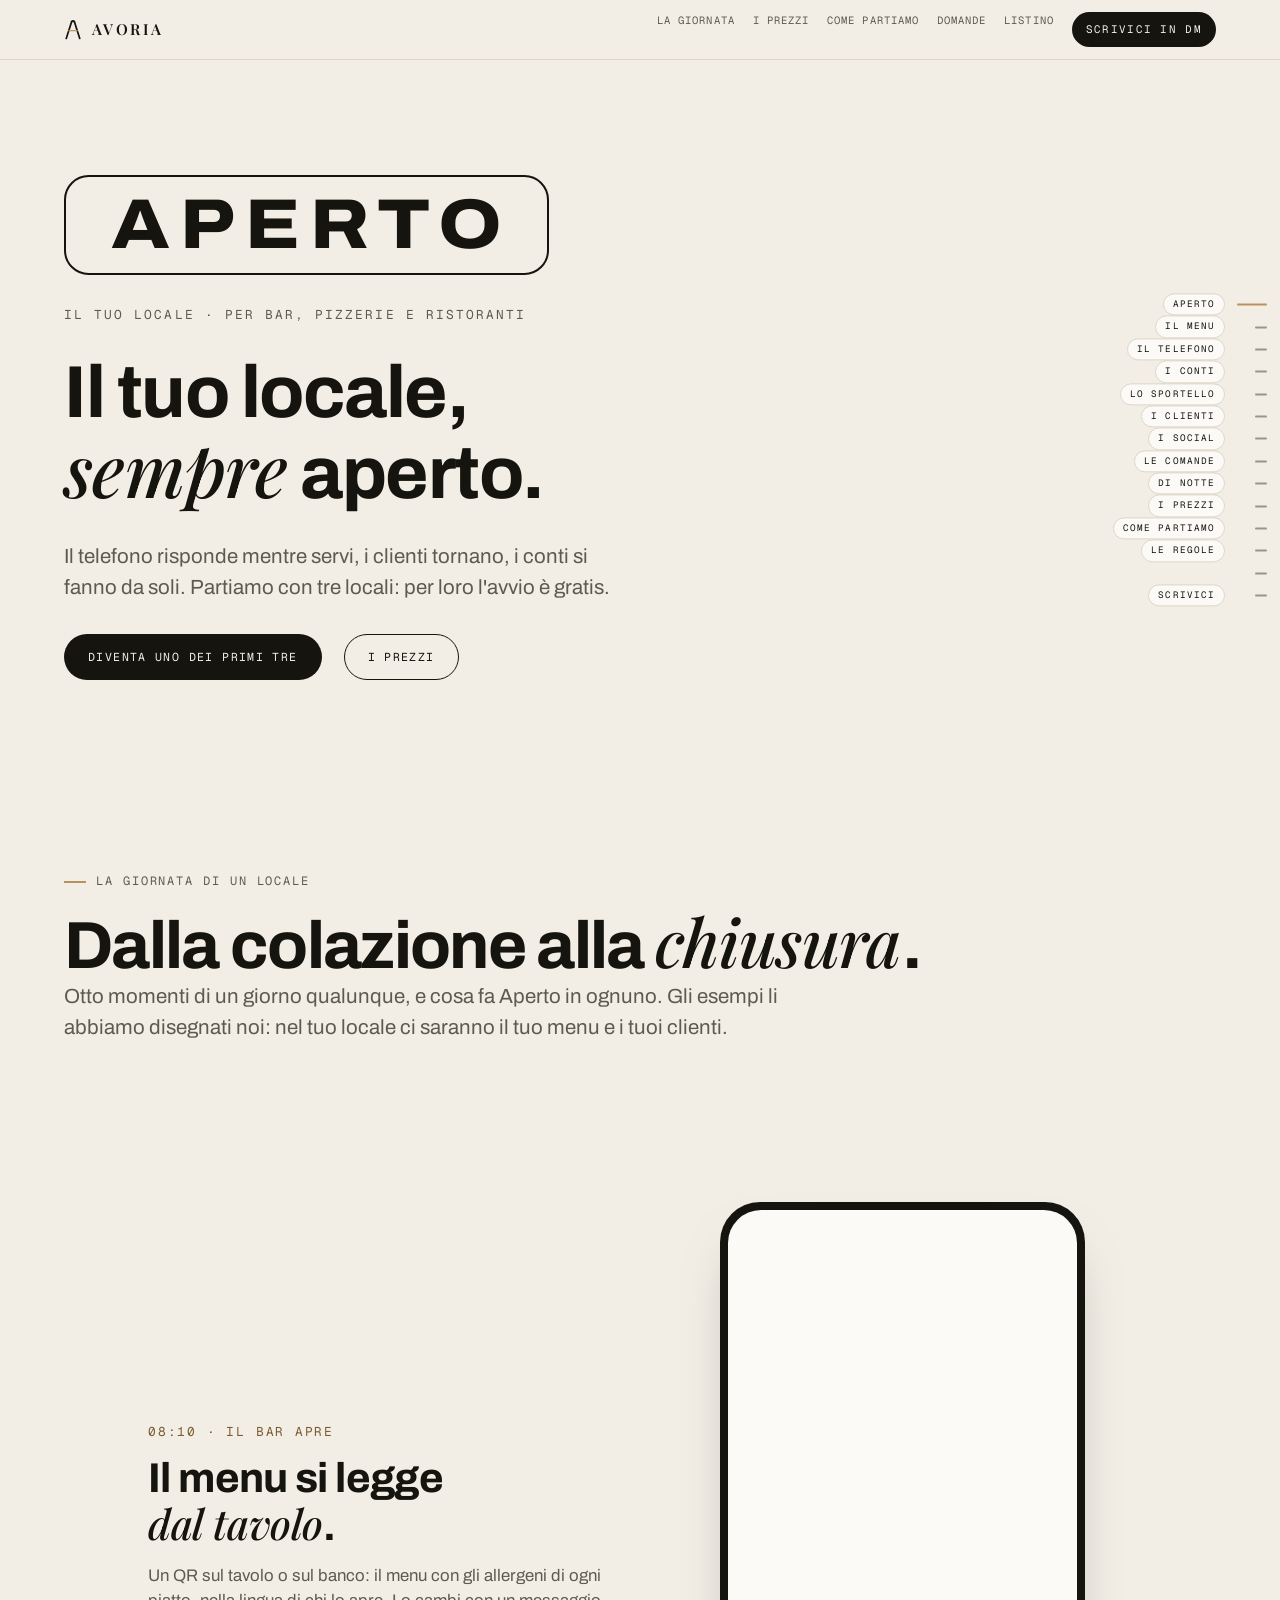
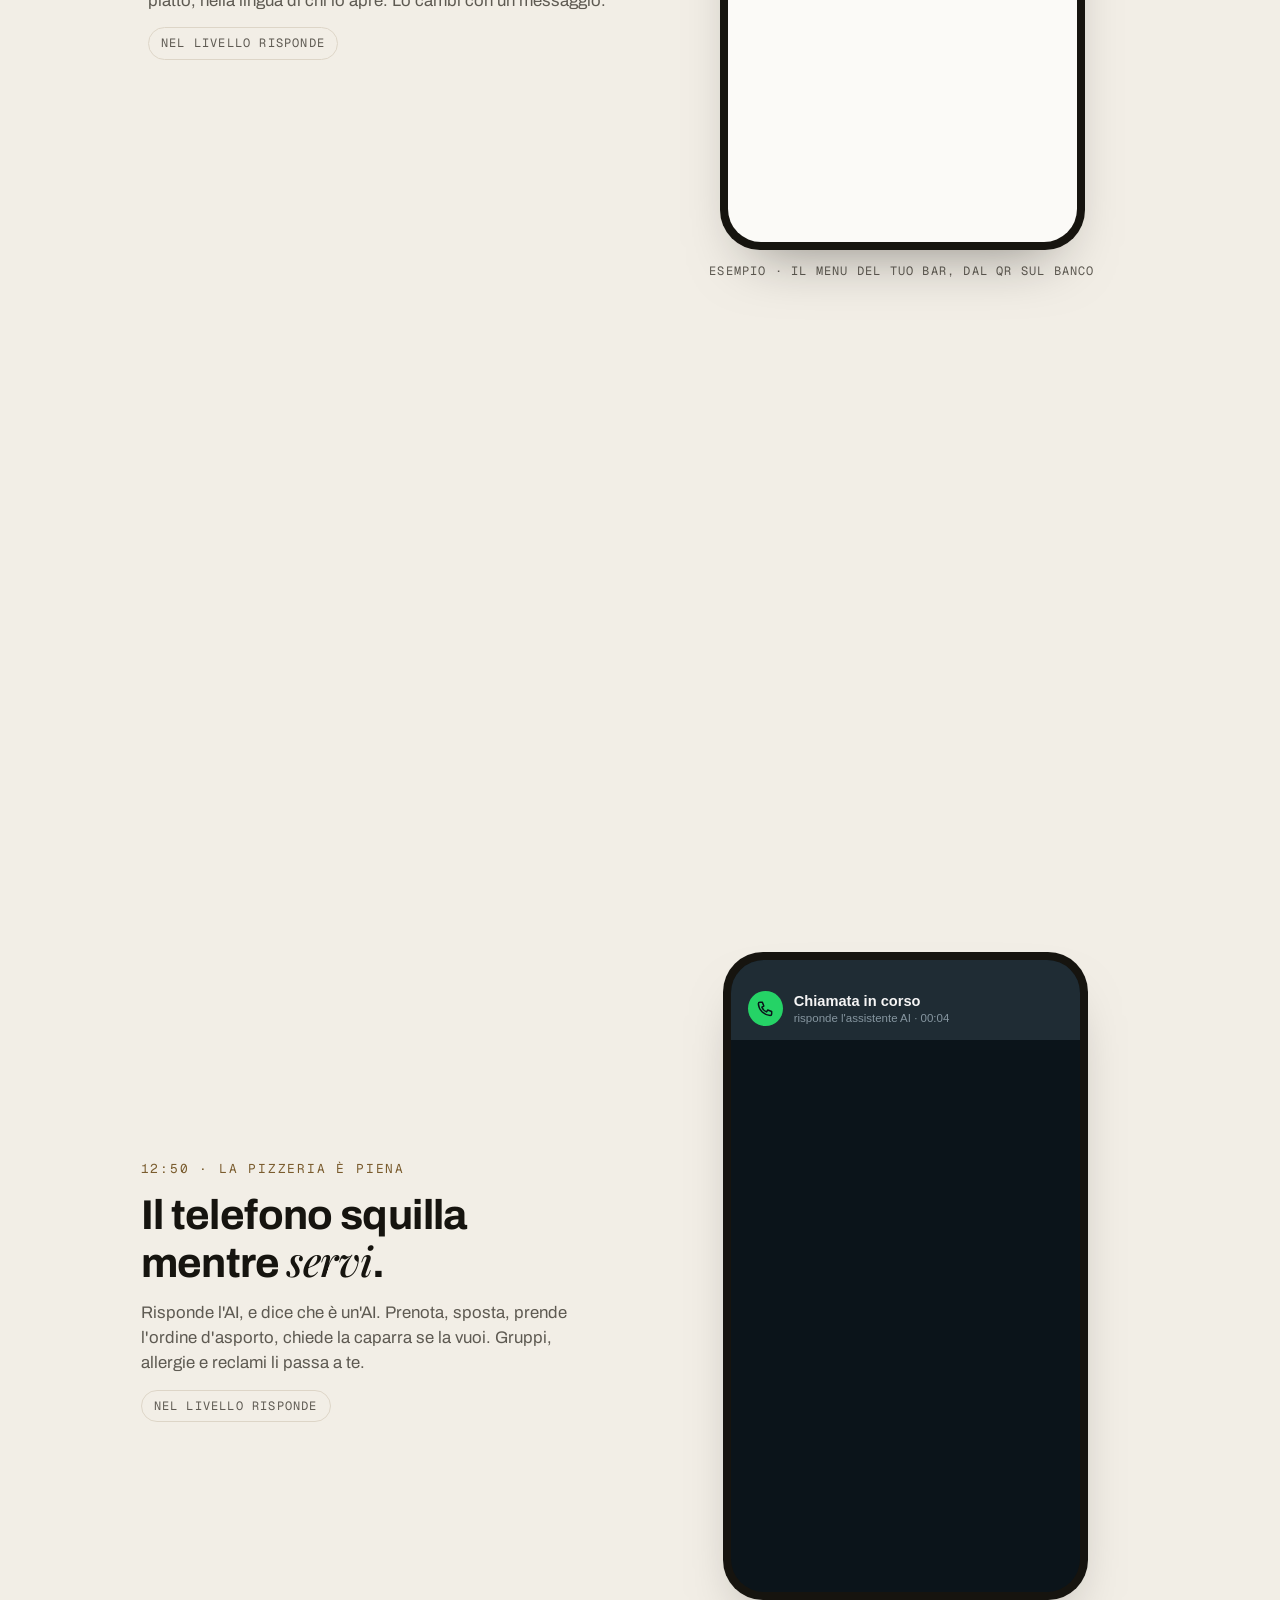
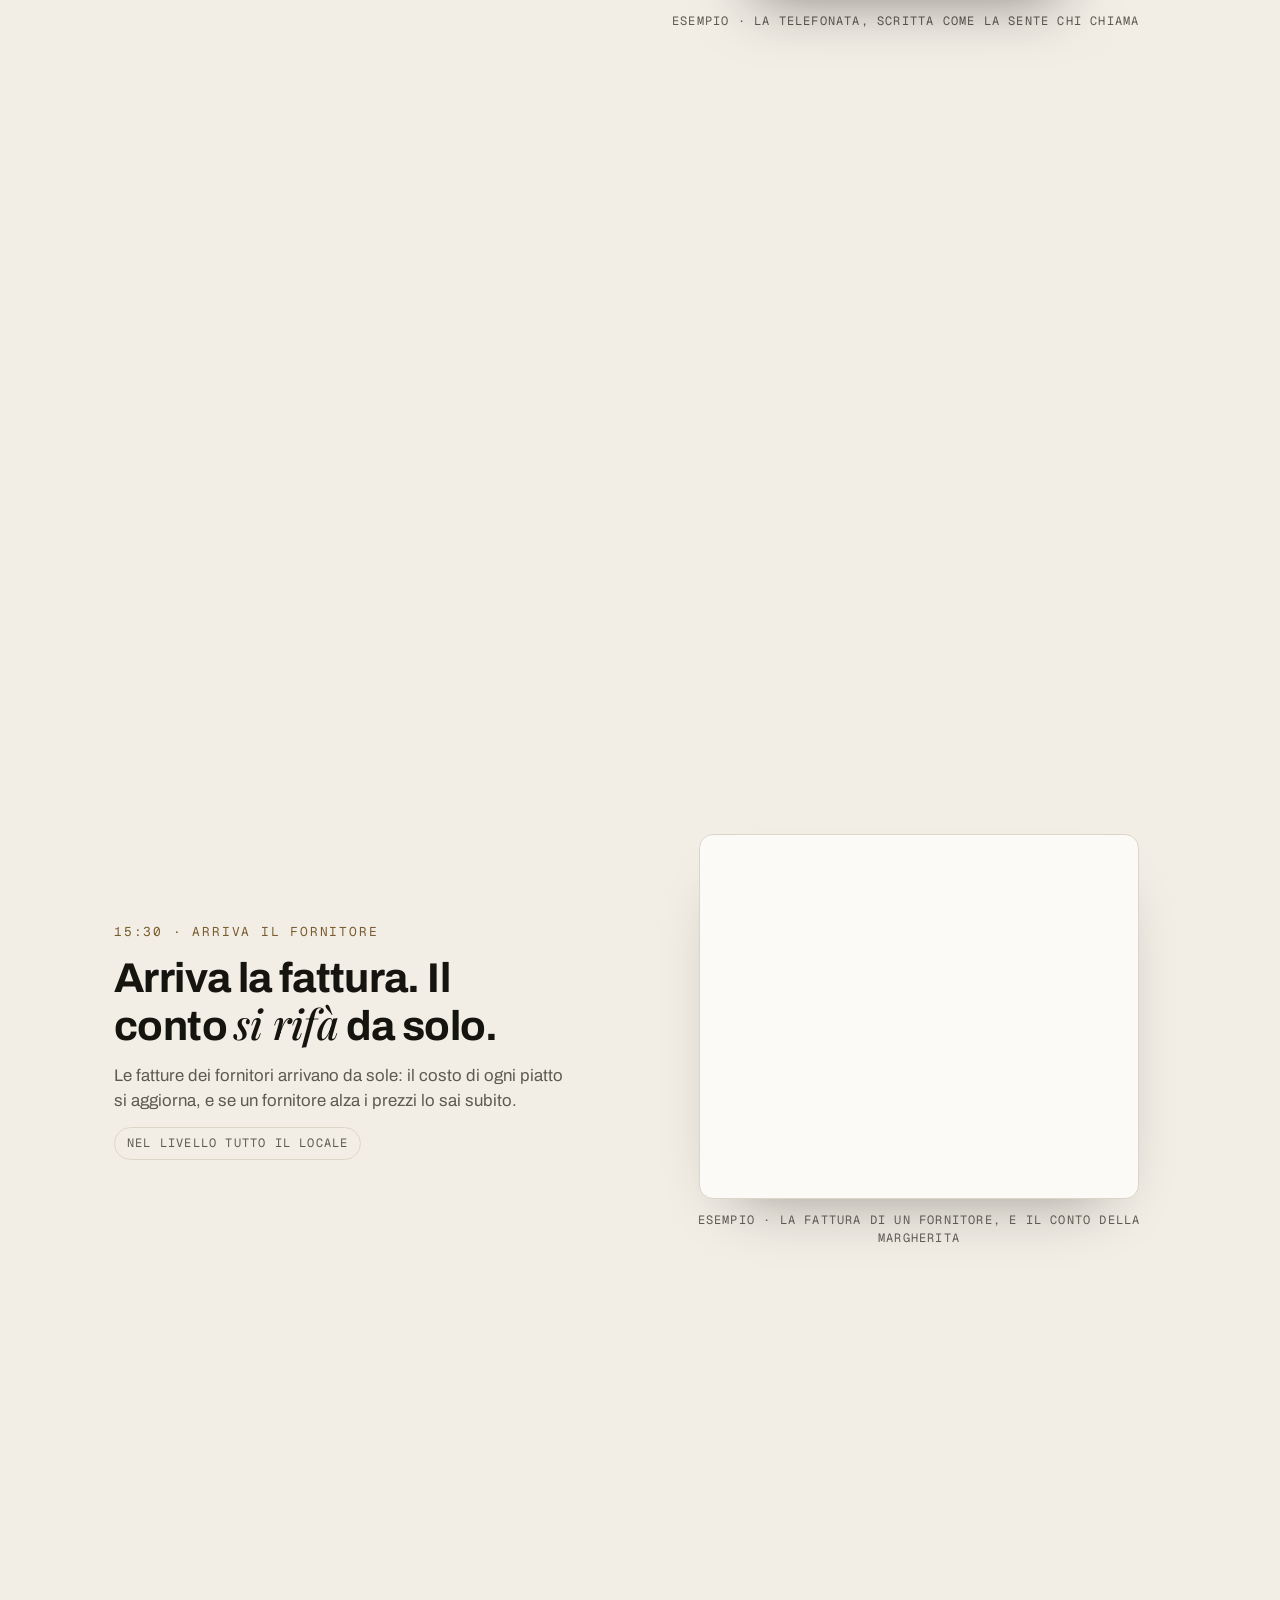
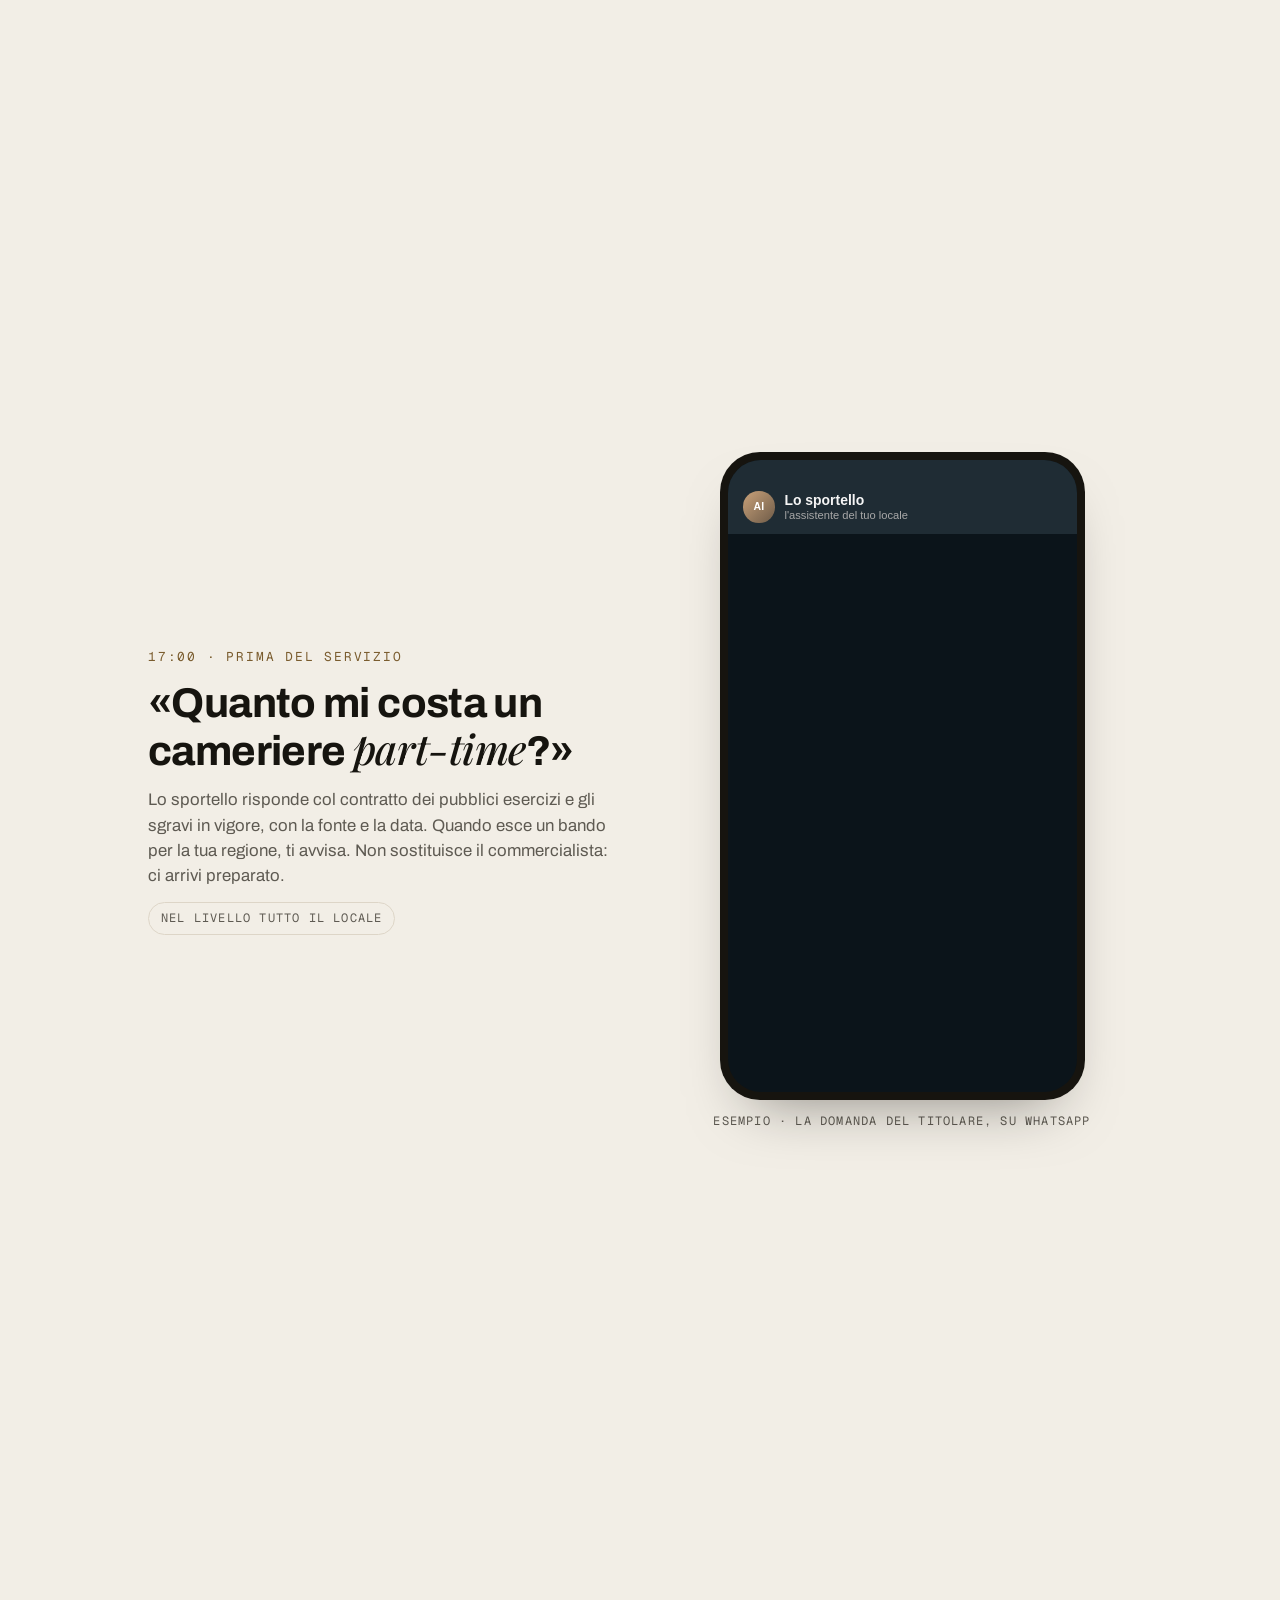
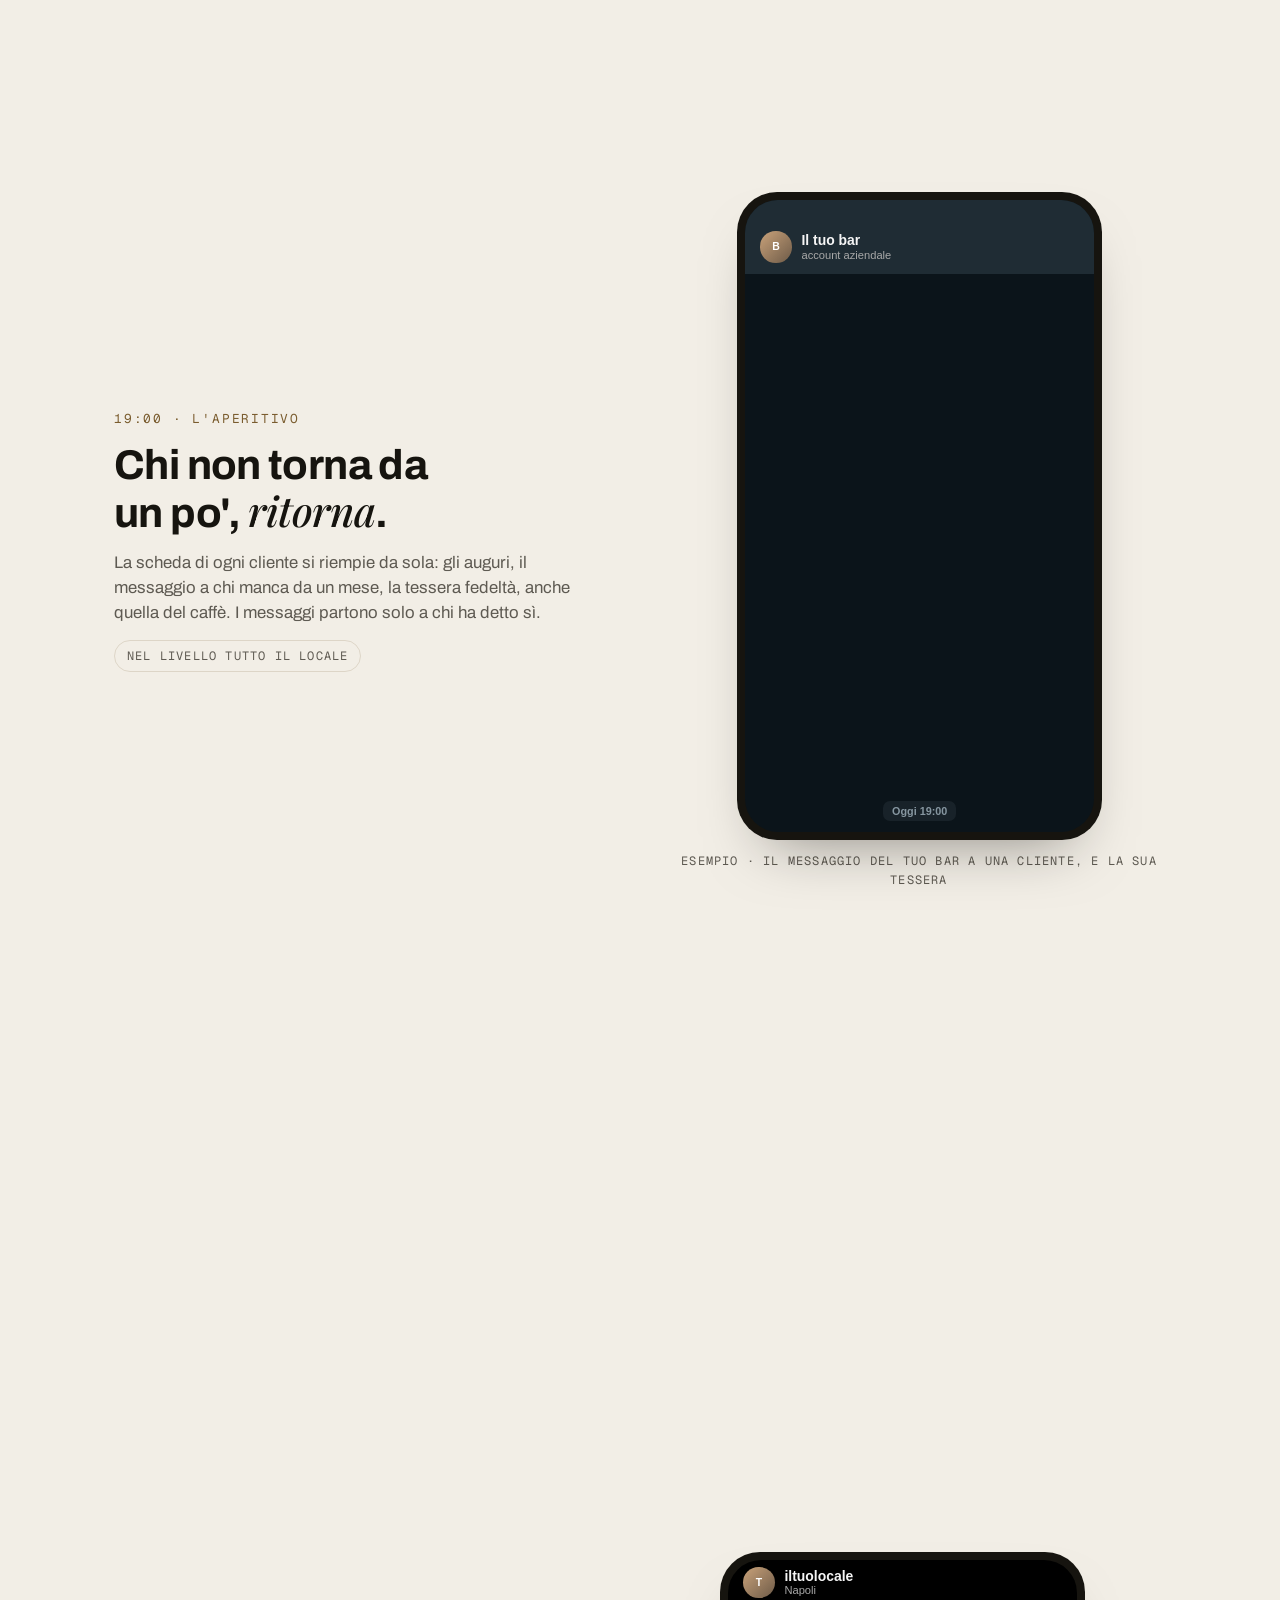
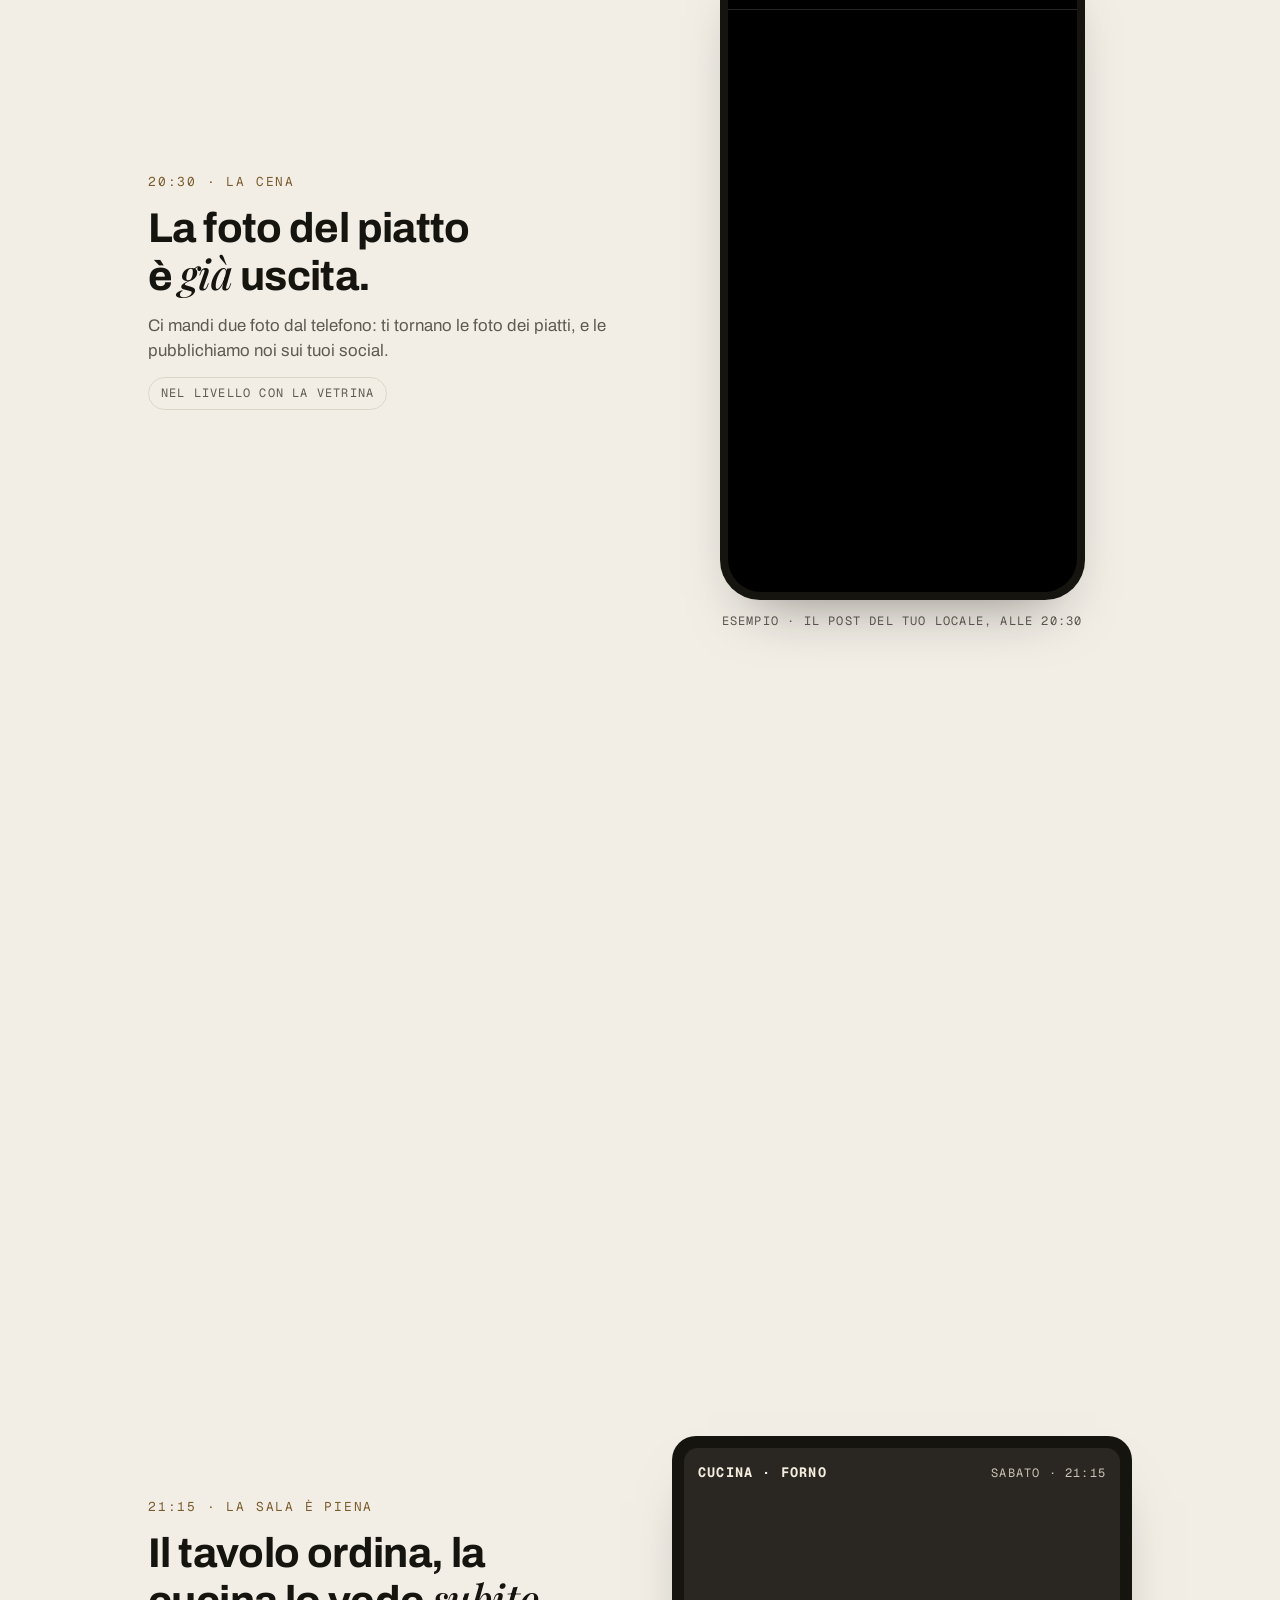
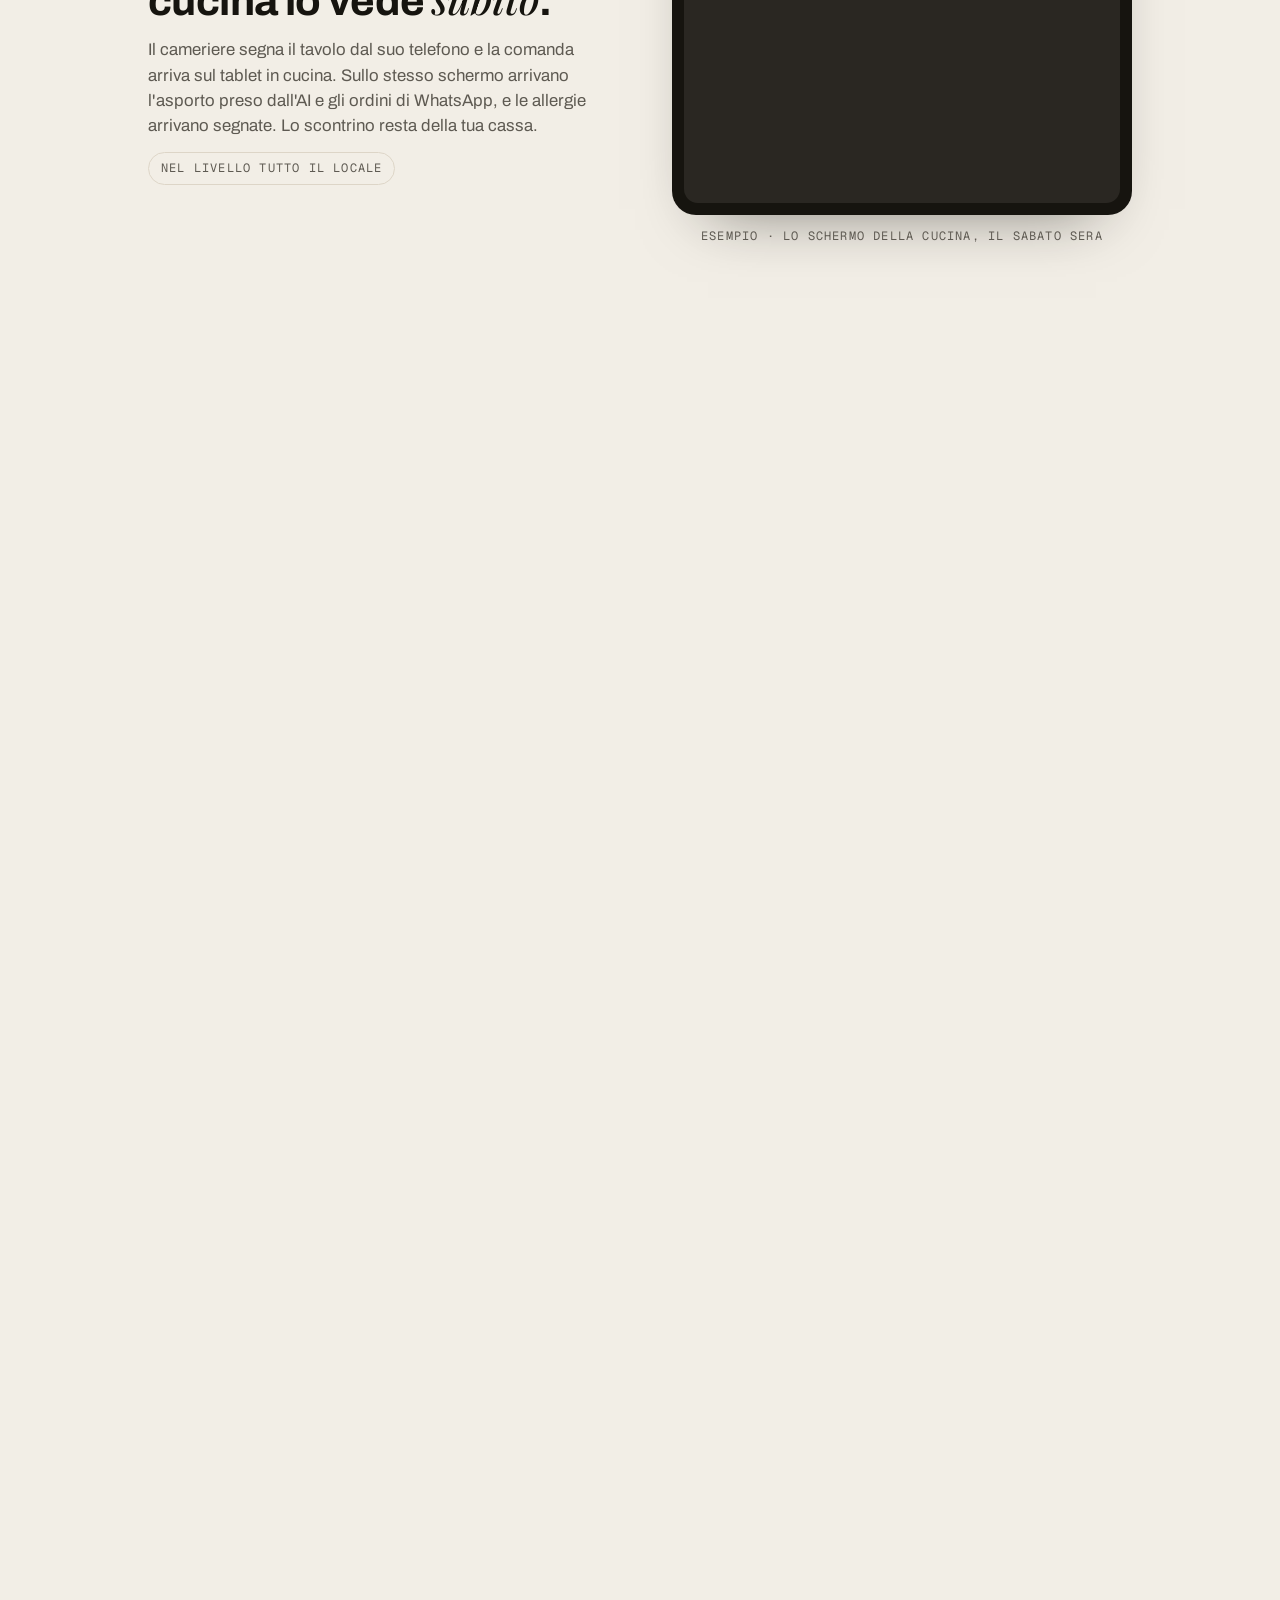
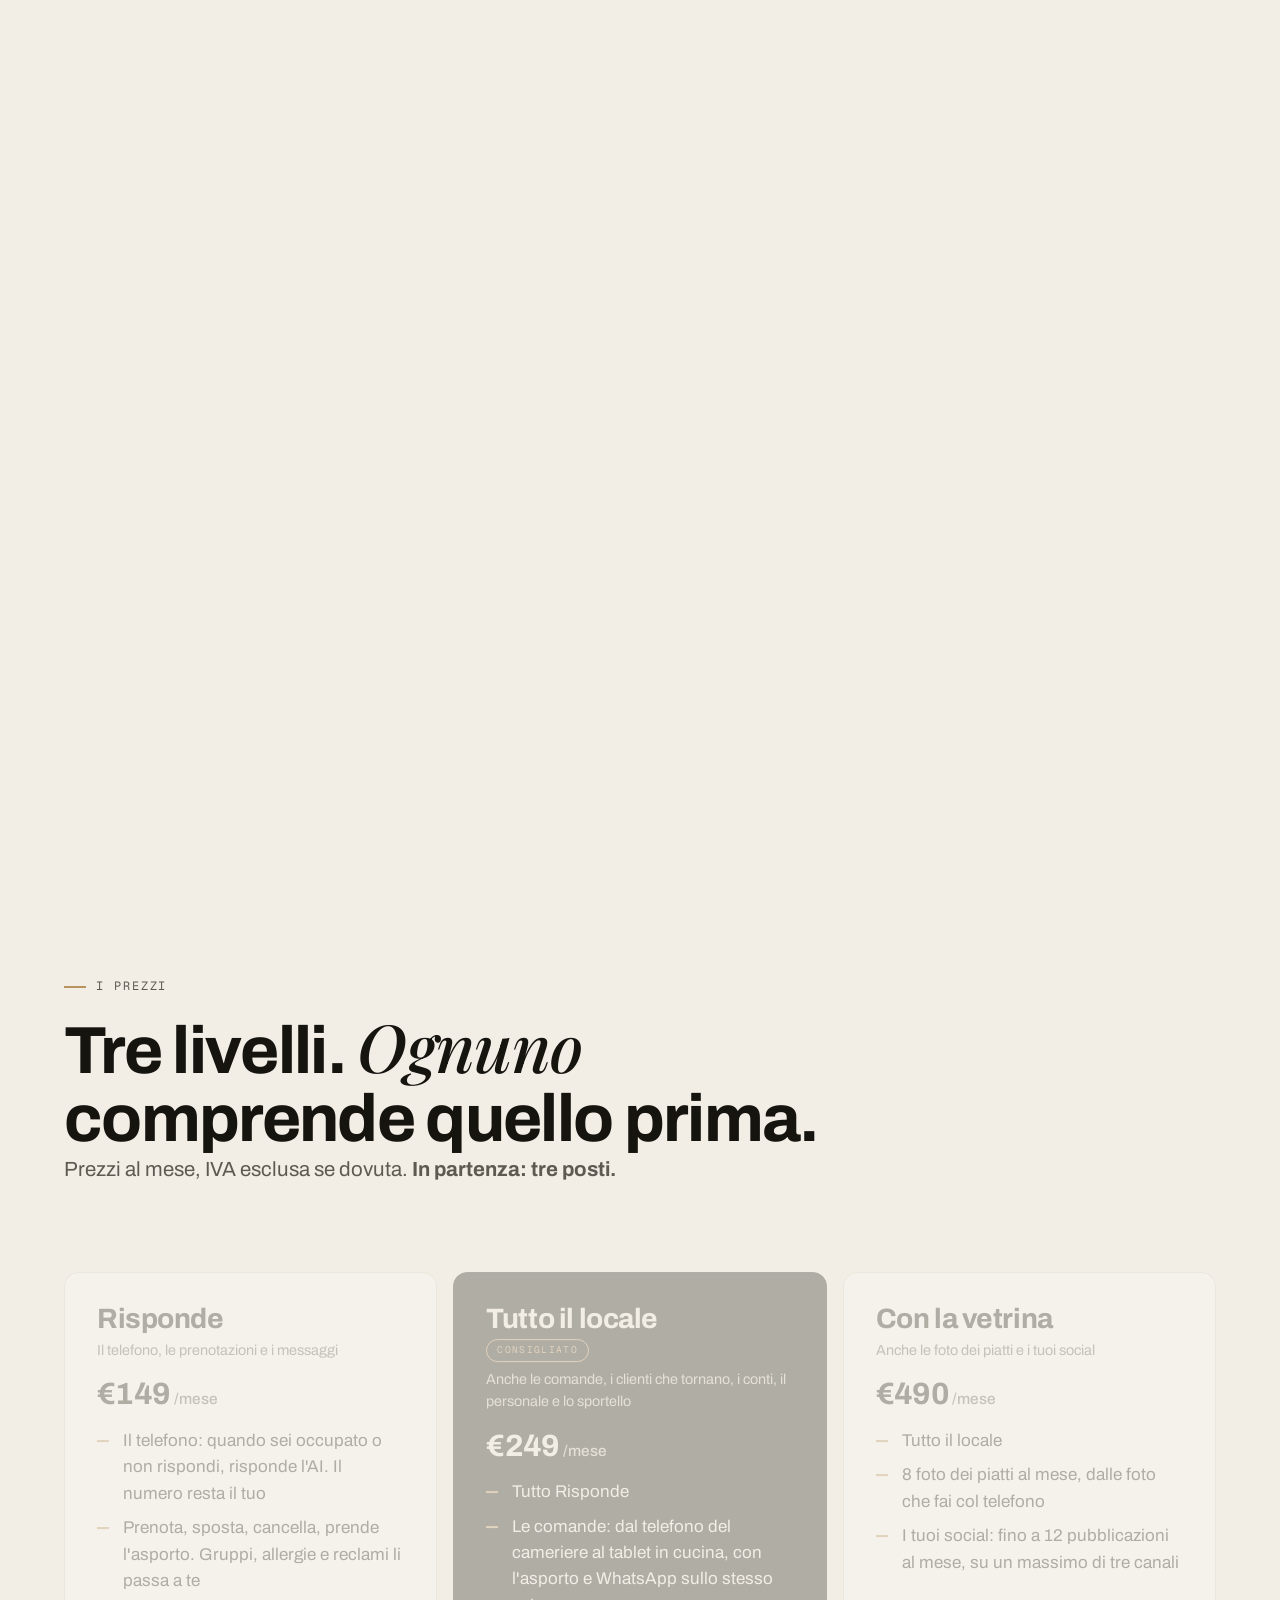
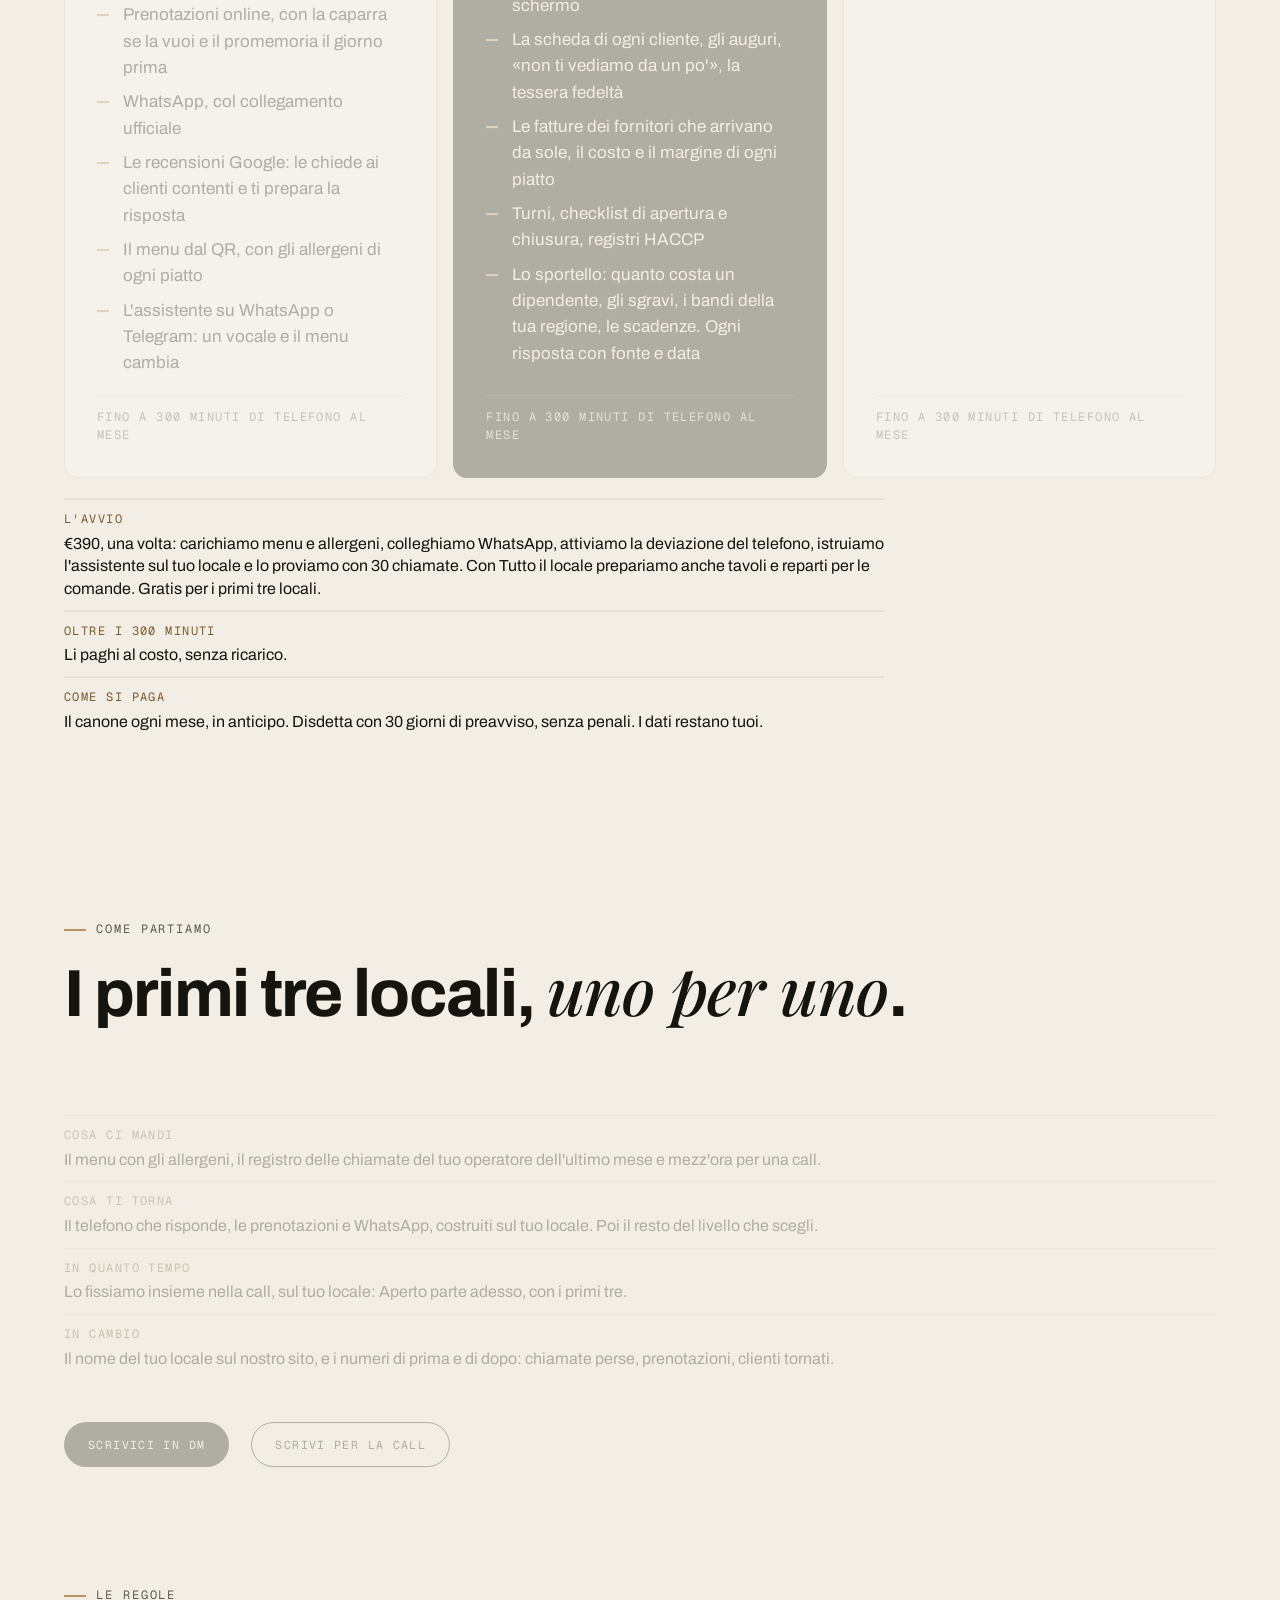
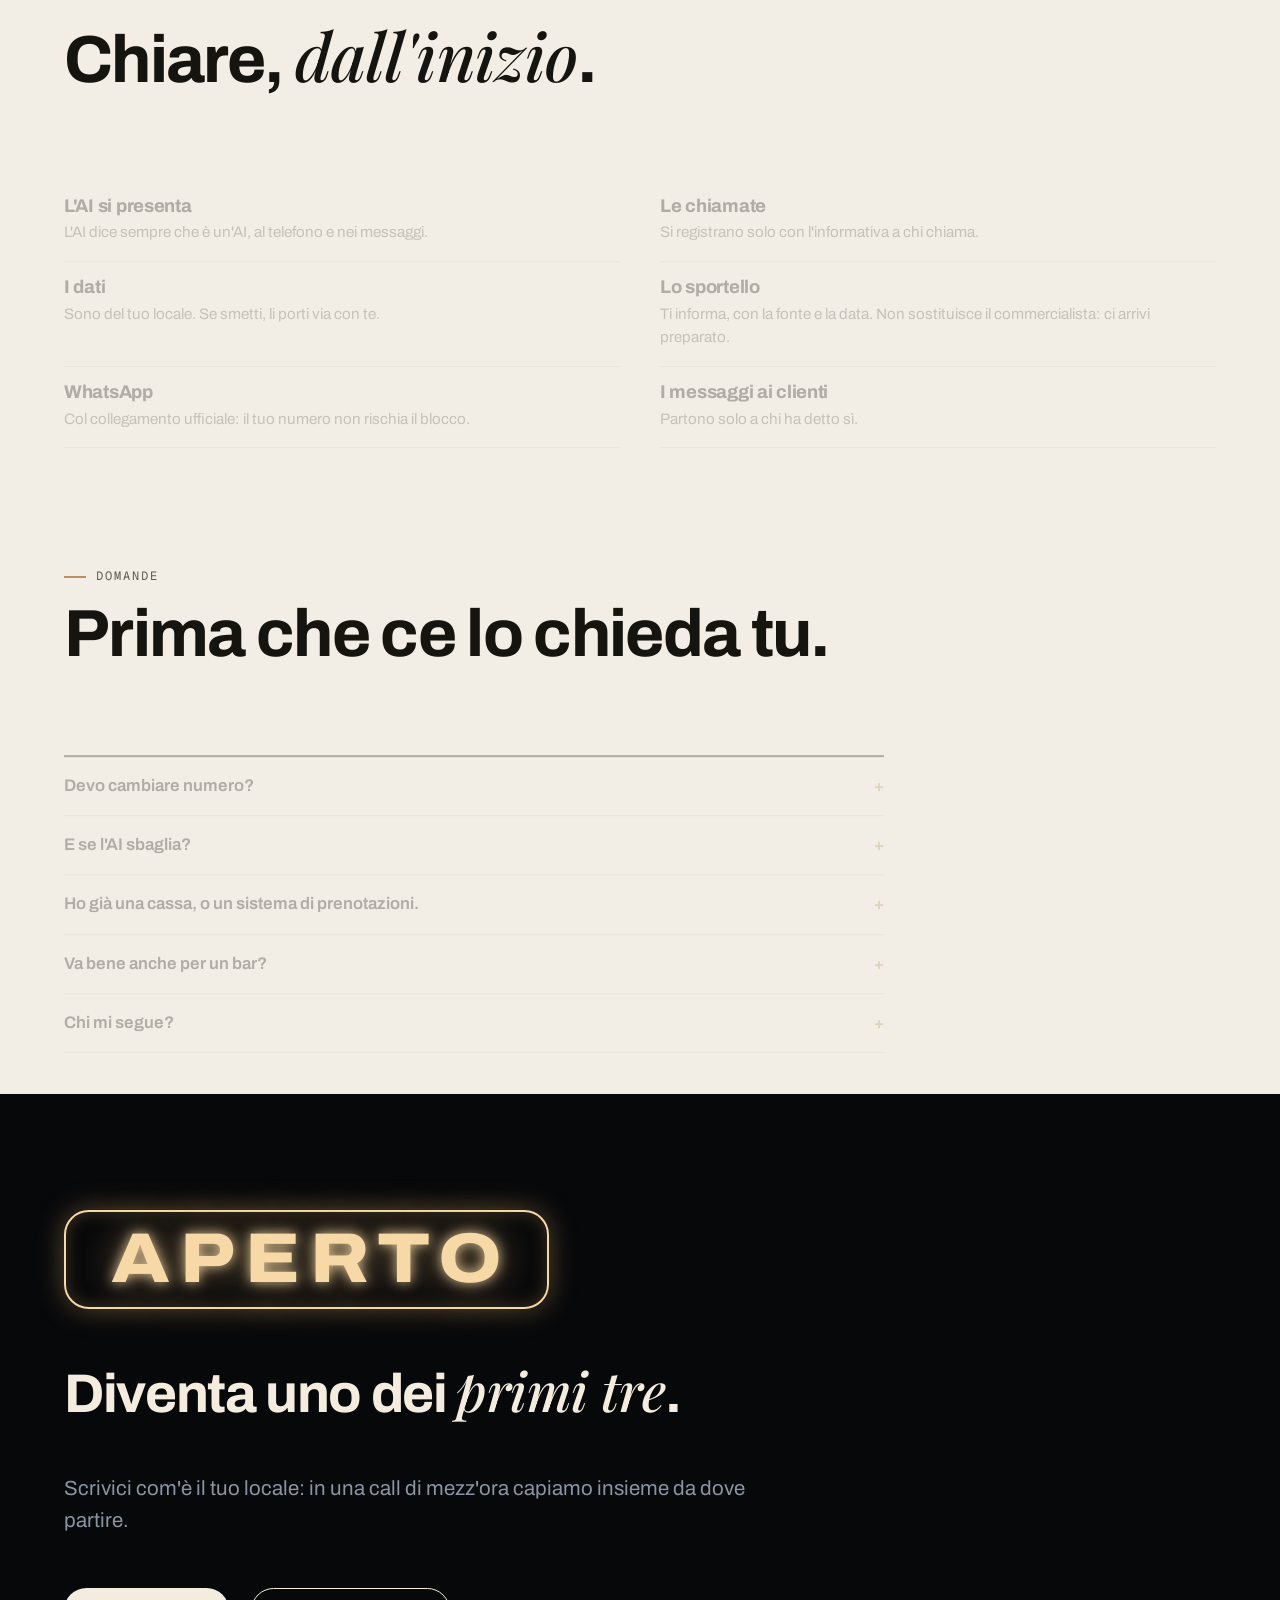
==== commit 2a9613df: "aperto: «Otto momenti», non sette (con le comande le scene sono otto) Co-Authored-By: Claude Opus 5." ====
--- a/aperto/index.html
+++ b/aperto/index.html
@@ -1128,7 +1128,7 @@
         <div>
           <span class="occhiello">La giornata di un locale</span>
           <h2>Dalla colazione alla <span class="firma">chiusura</span>.</h2>
-          <p class="lead">Sette momenti di un giorno qualunque, e cosa fa Aperto in ognuno. Gli esempi li abbiamo disegnati noi: nel tuo locale ci saranno il tuo menu e i tuoi clienti.</p>
+          <p class="lead">Otto momenti di un giorno qualunque, e cosa fa Aperto in ognuno. Gli esempi li abbiamo disegnati noi: nel tuo locale ci saranno il tuo menu e i tuoi clienti.</p>
         </div>
       </div>
     </div>
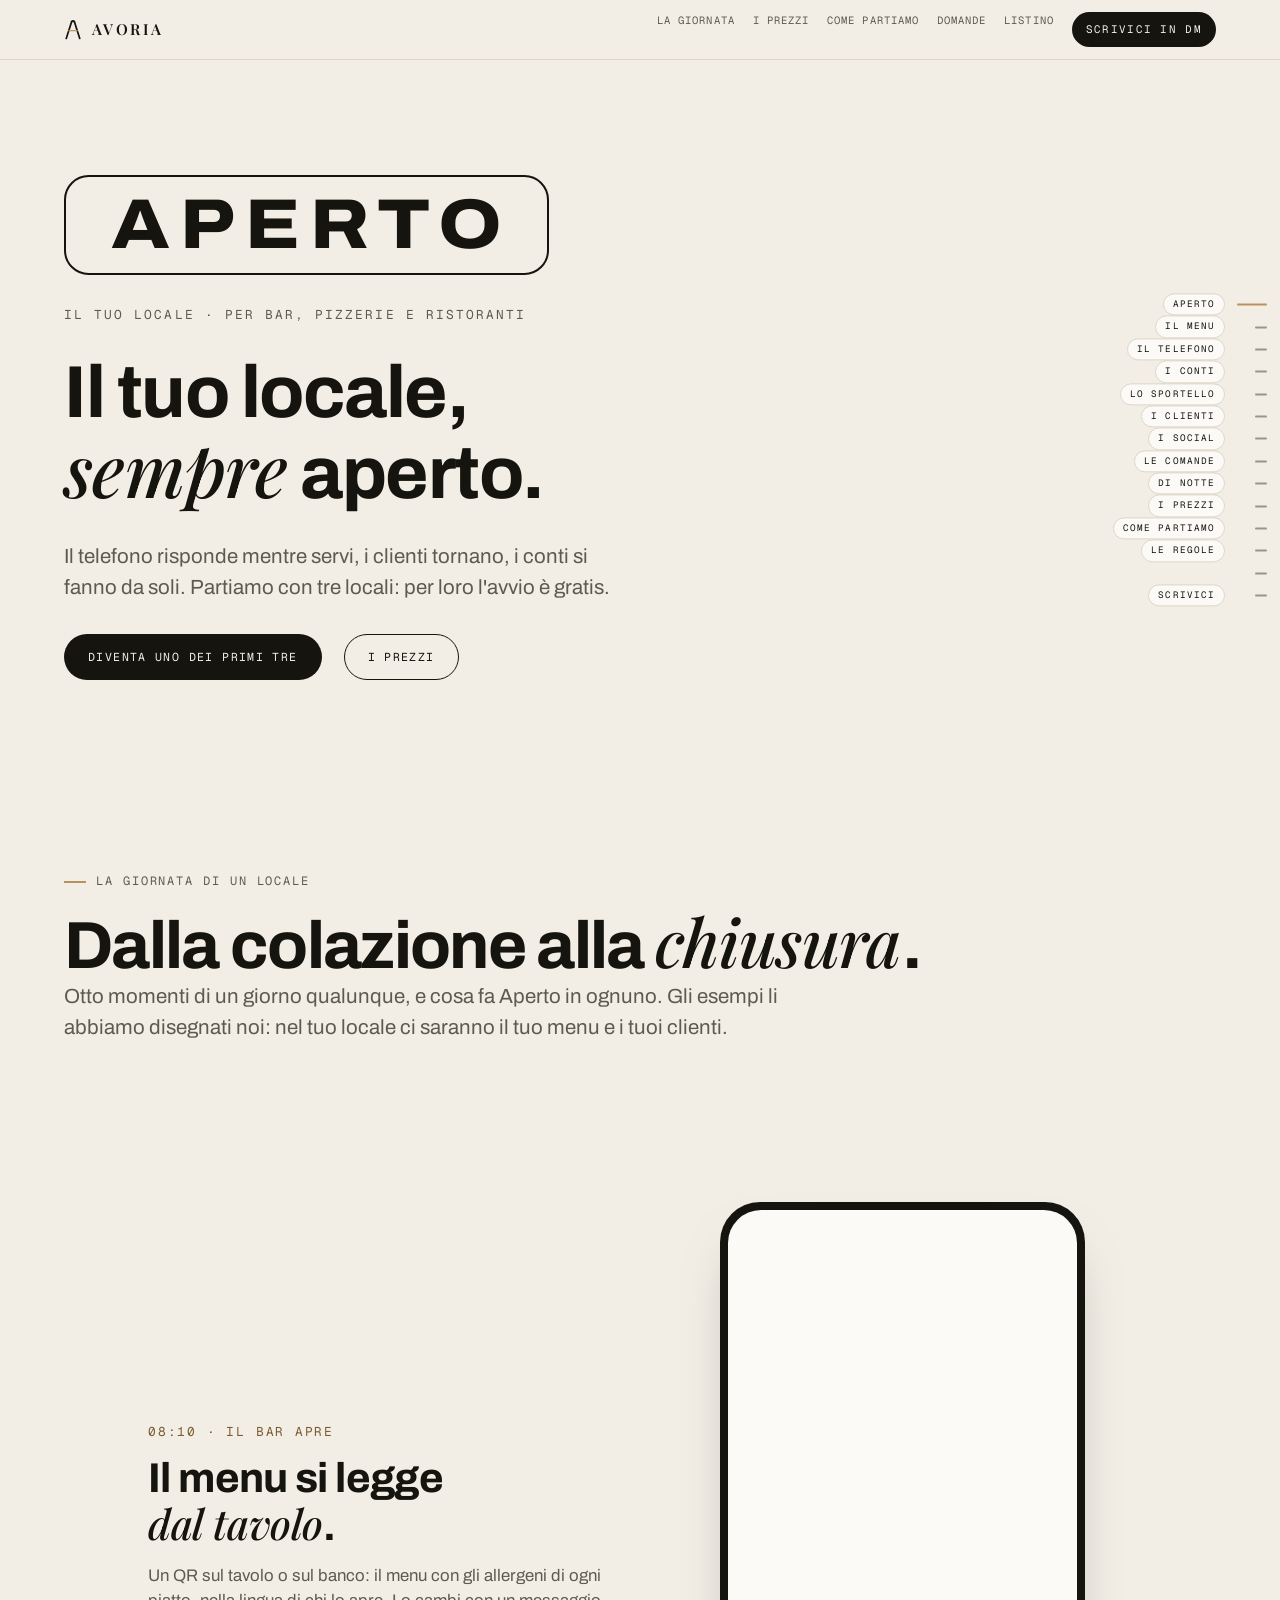
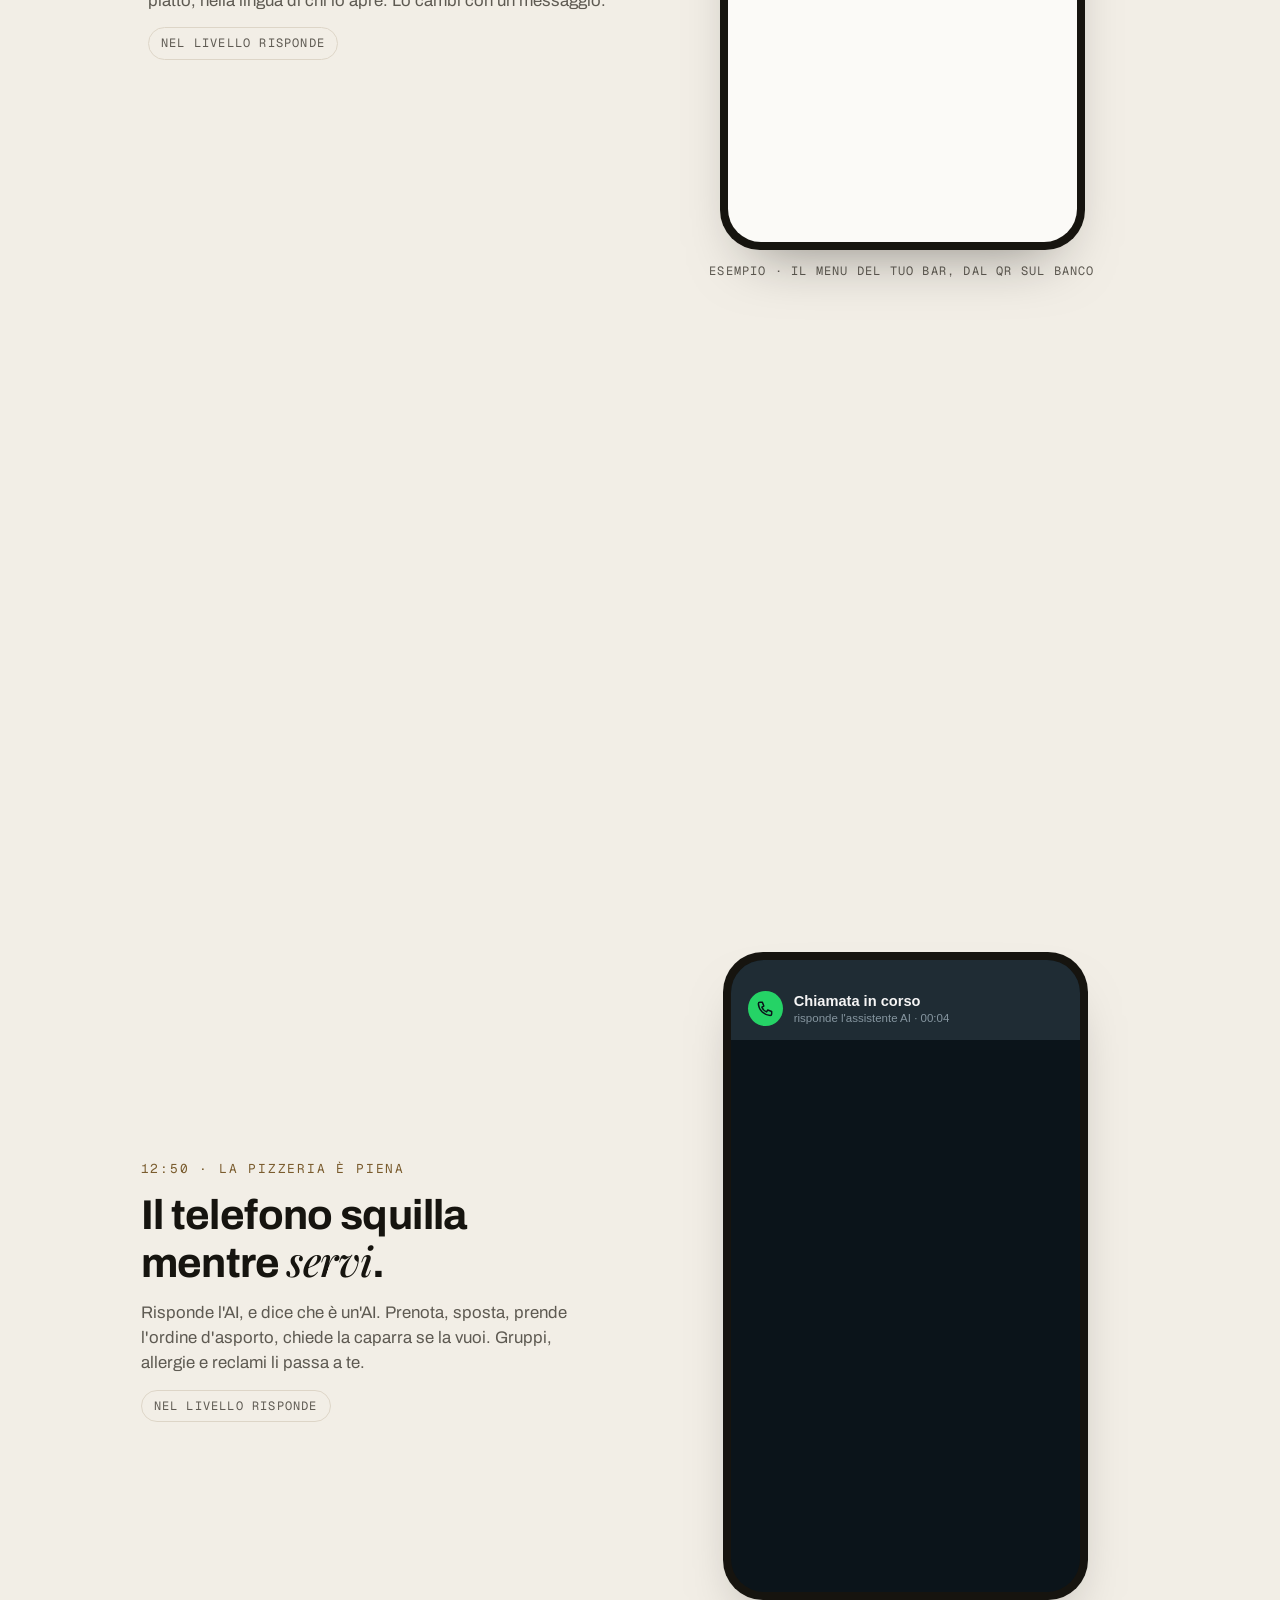
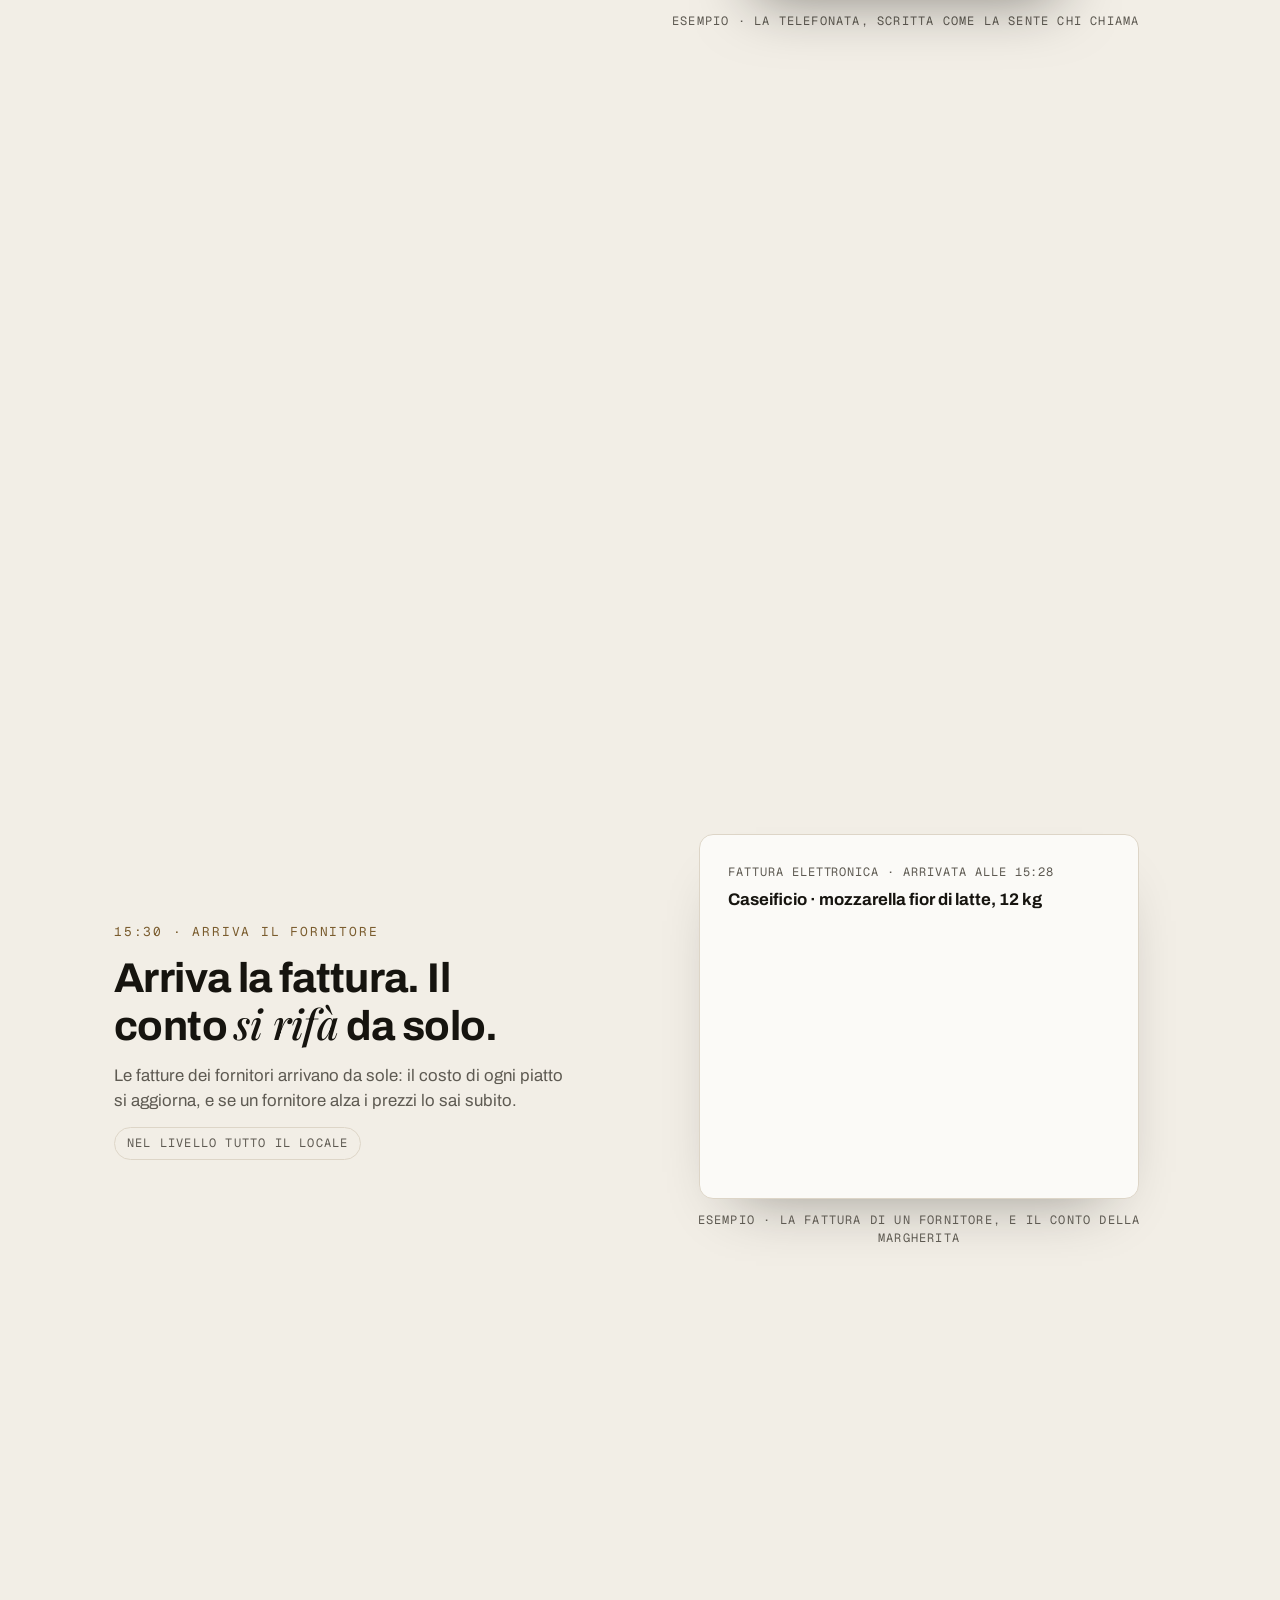
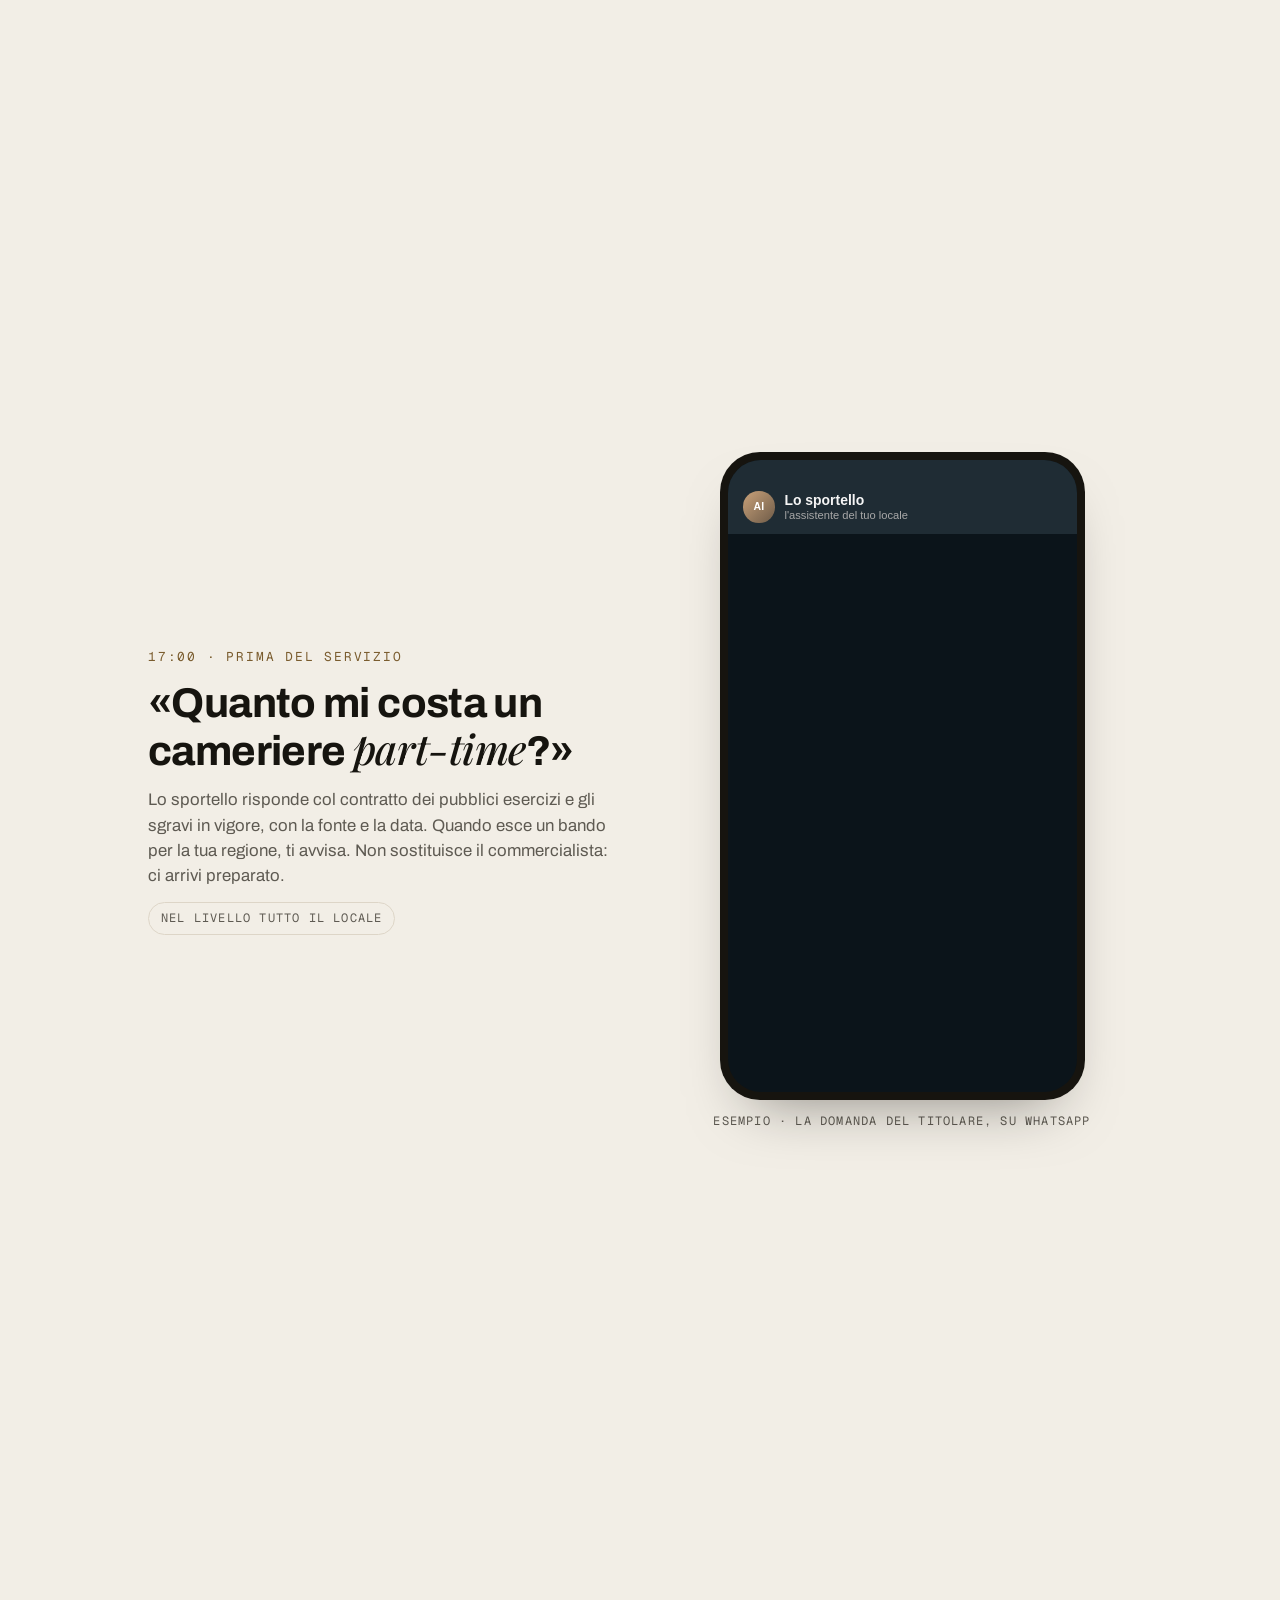
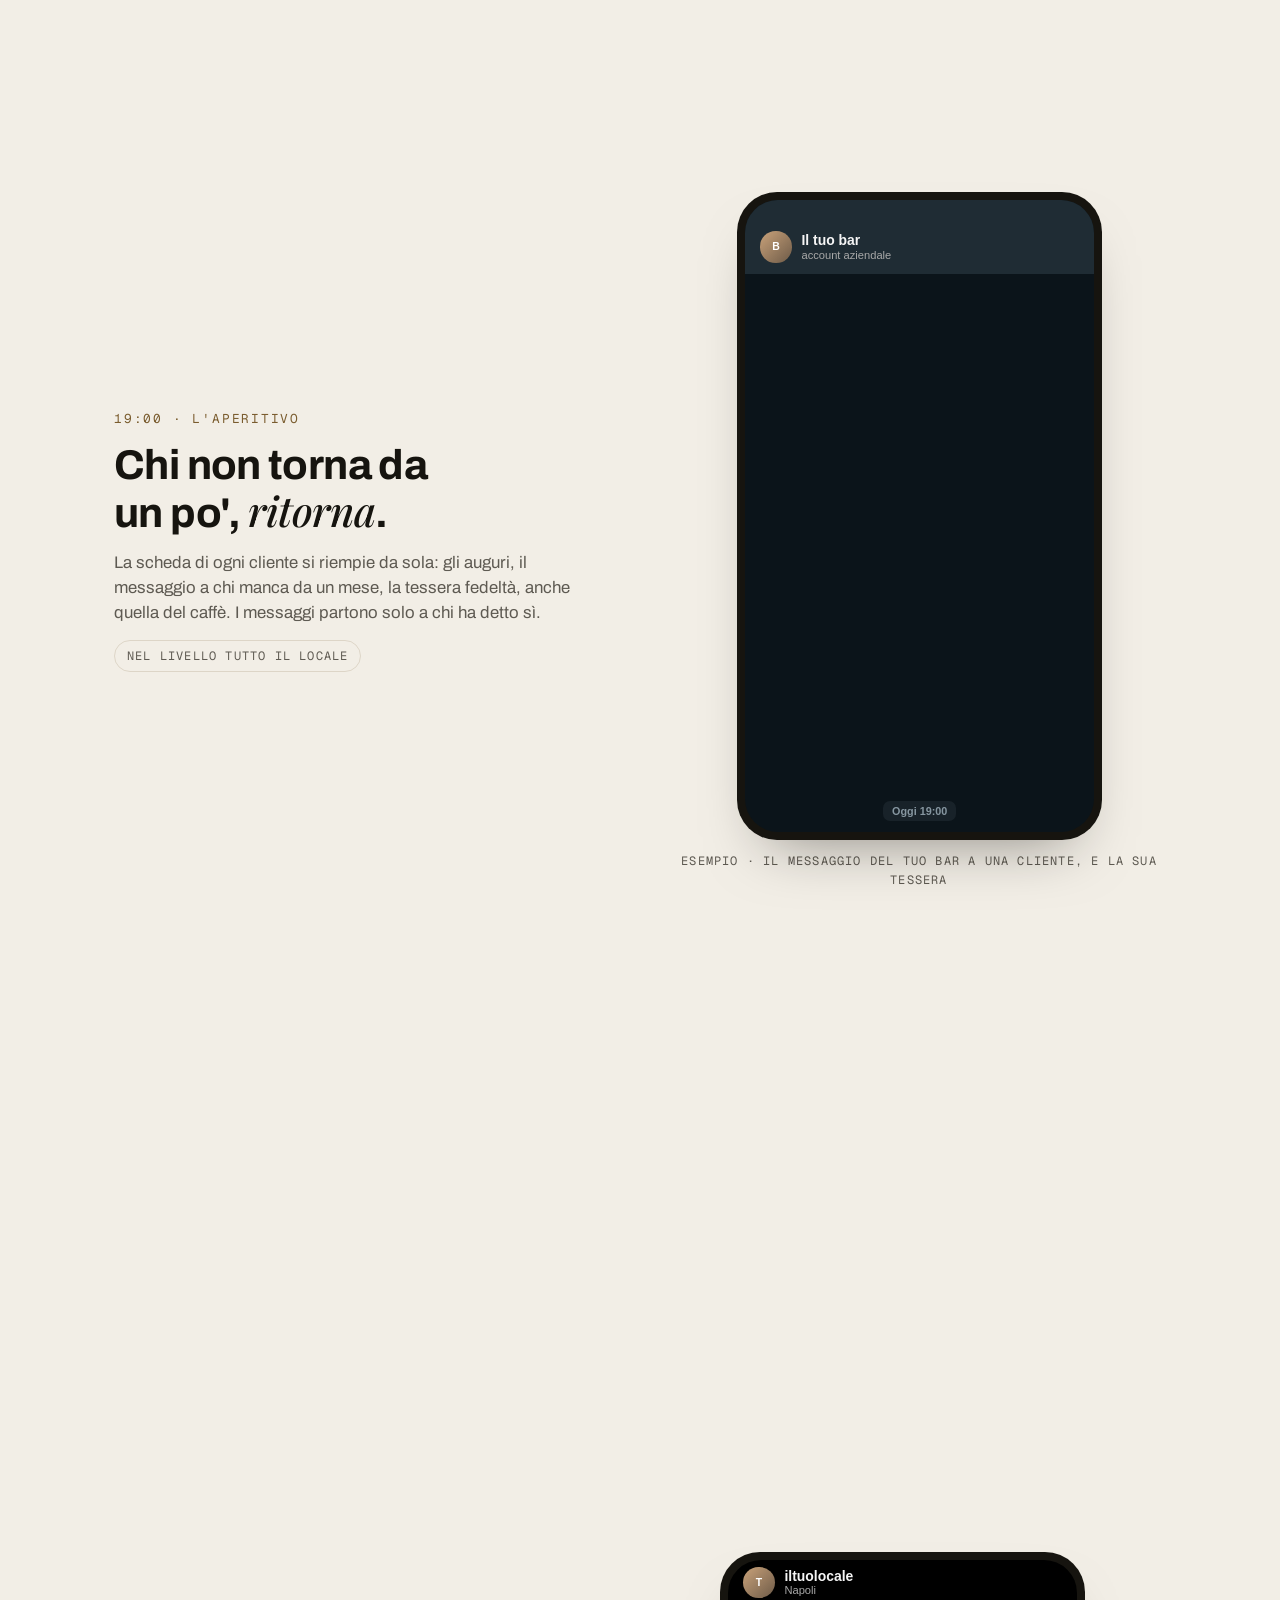
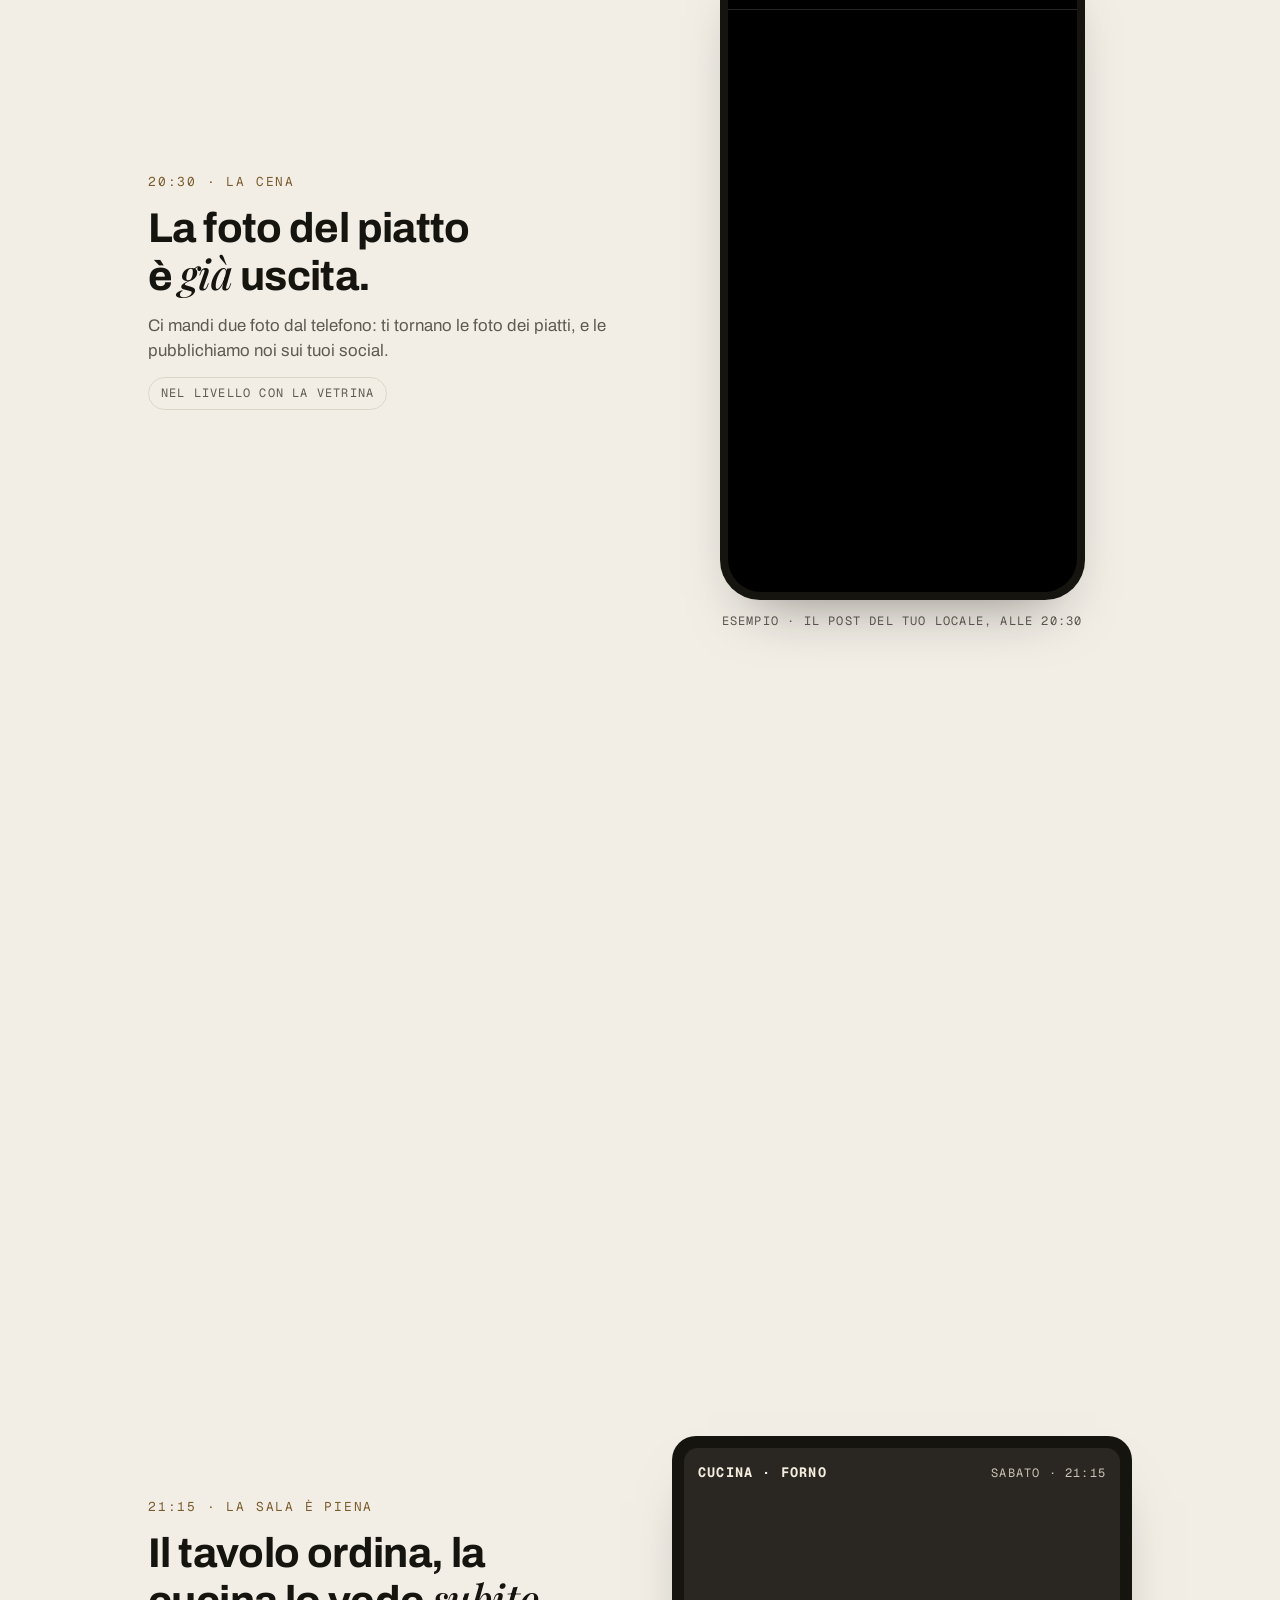
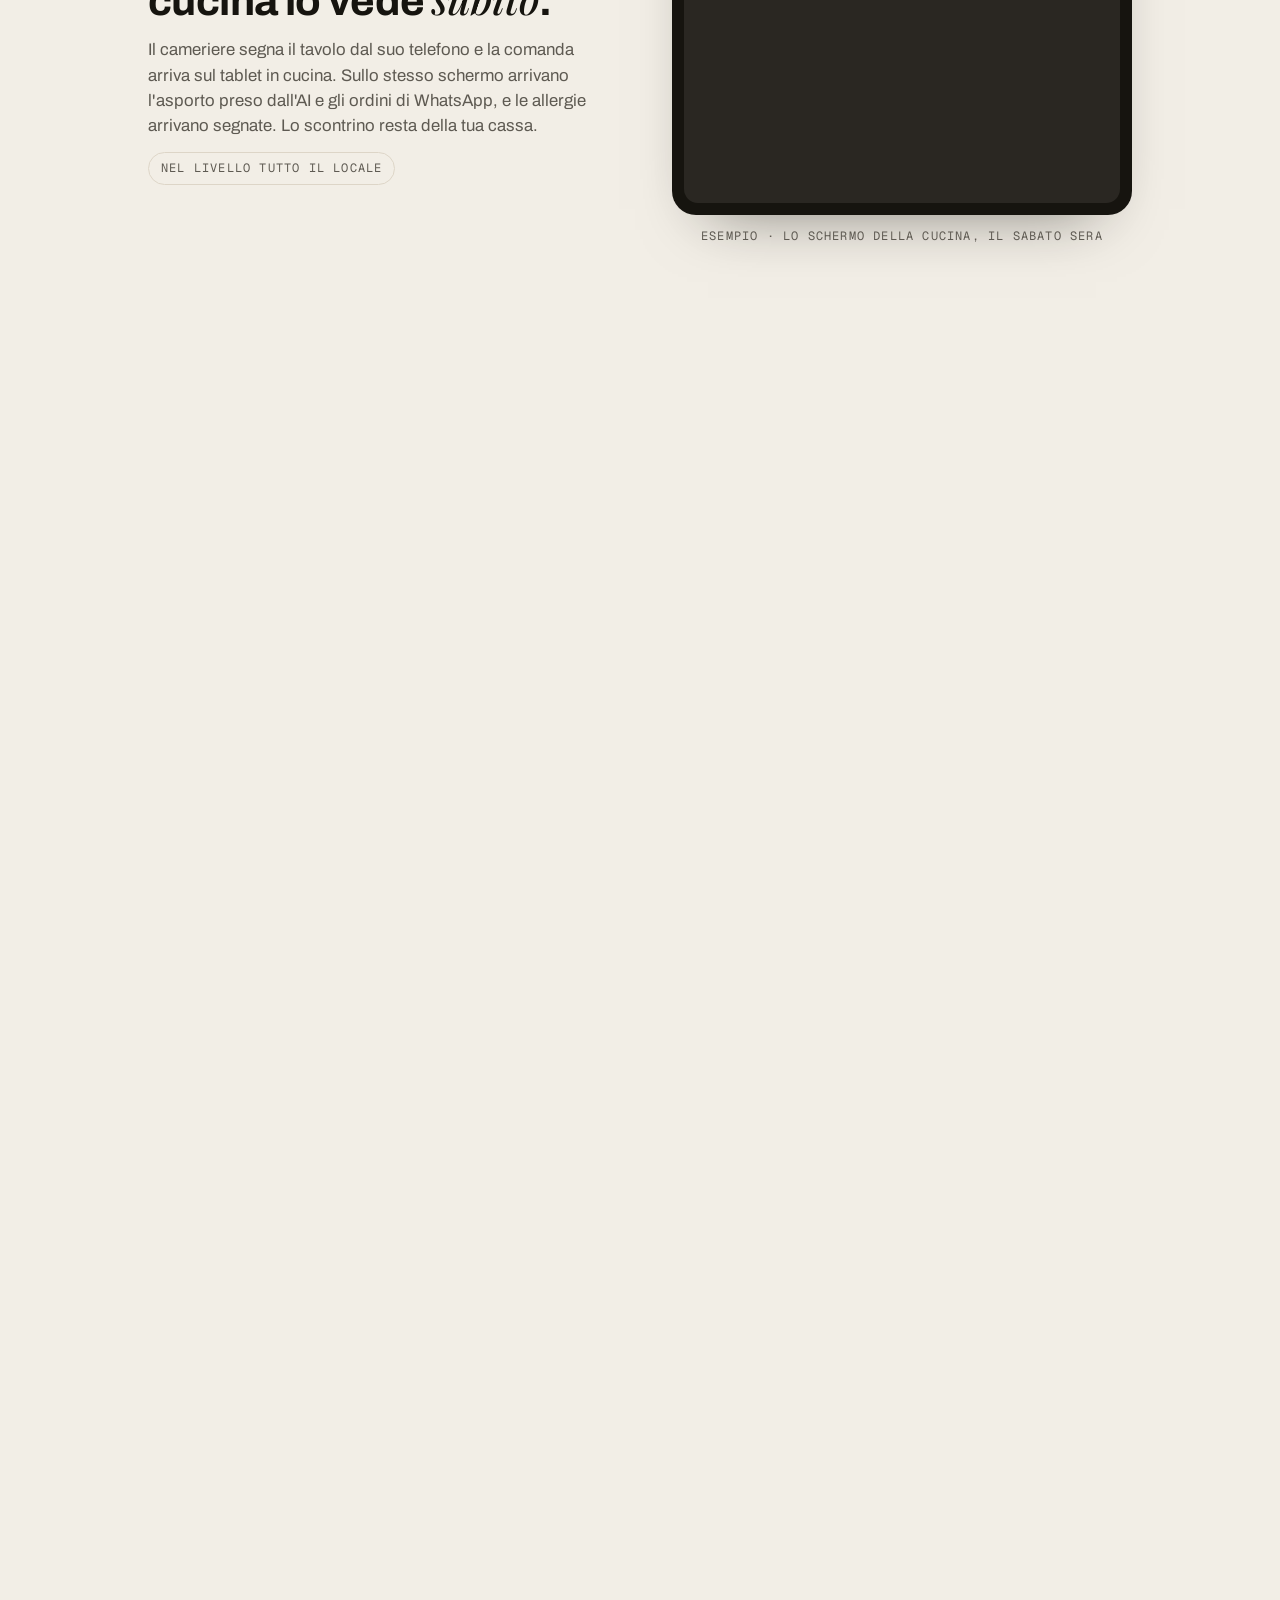
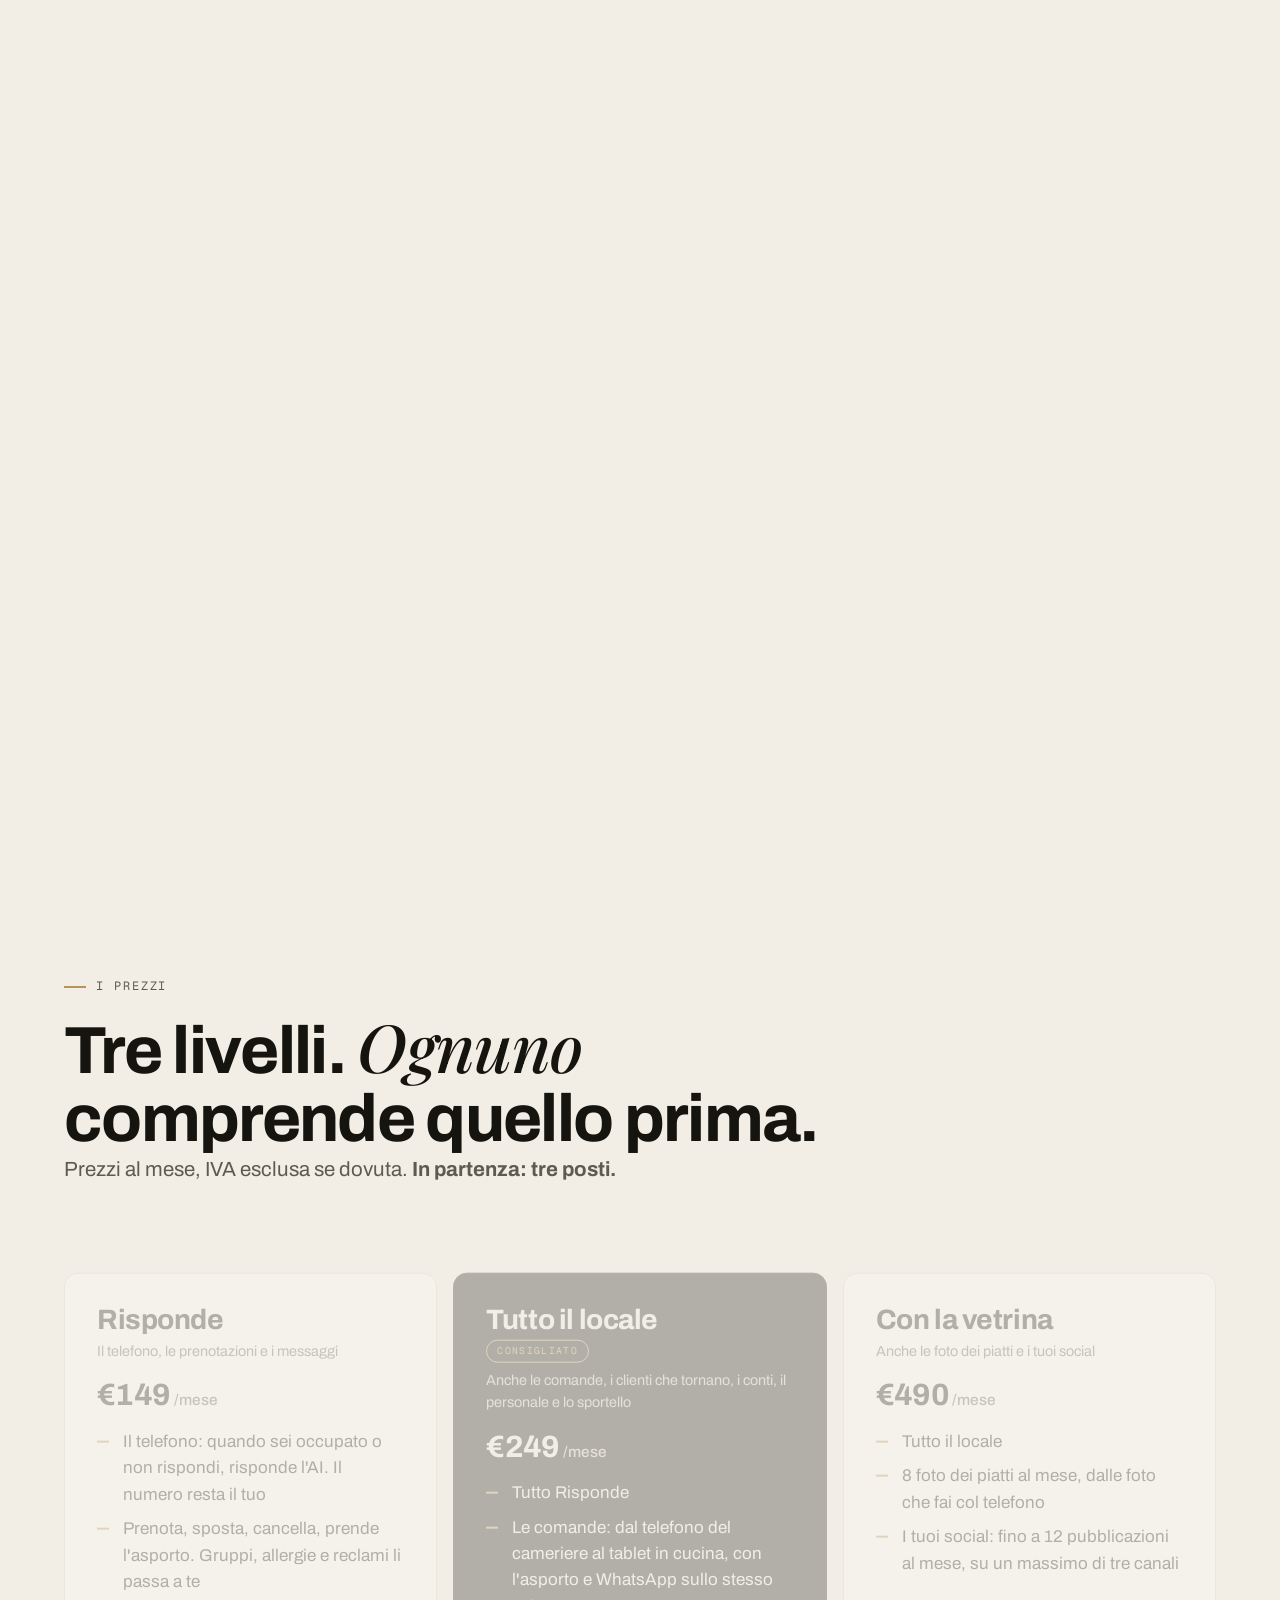
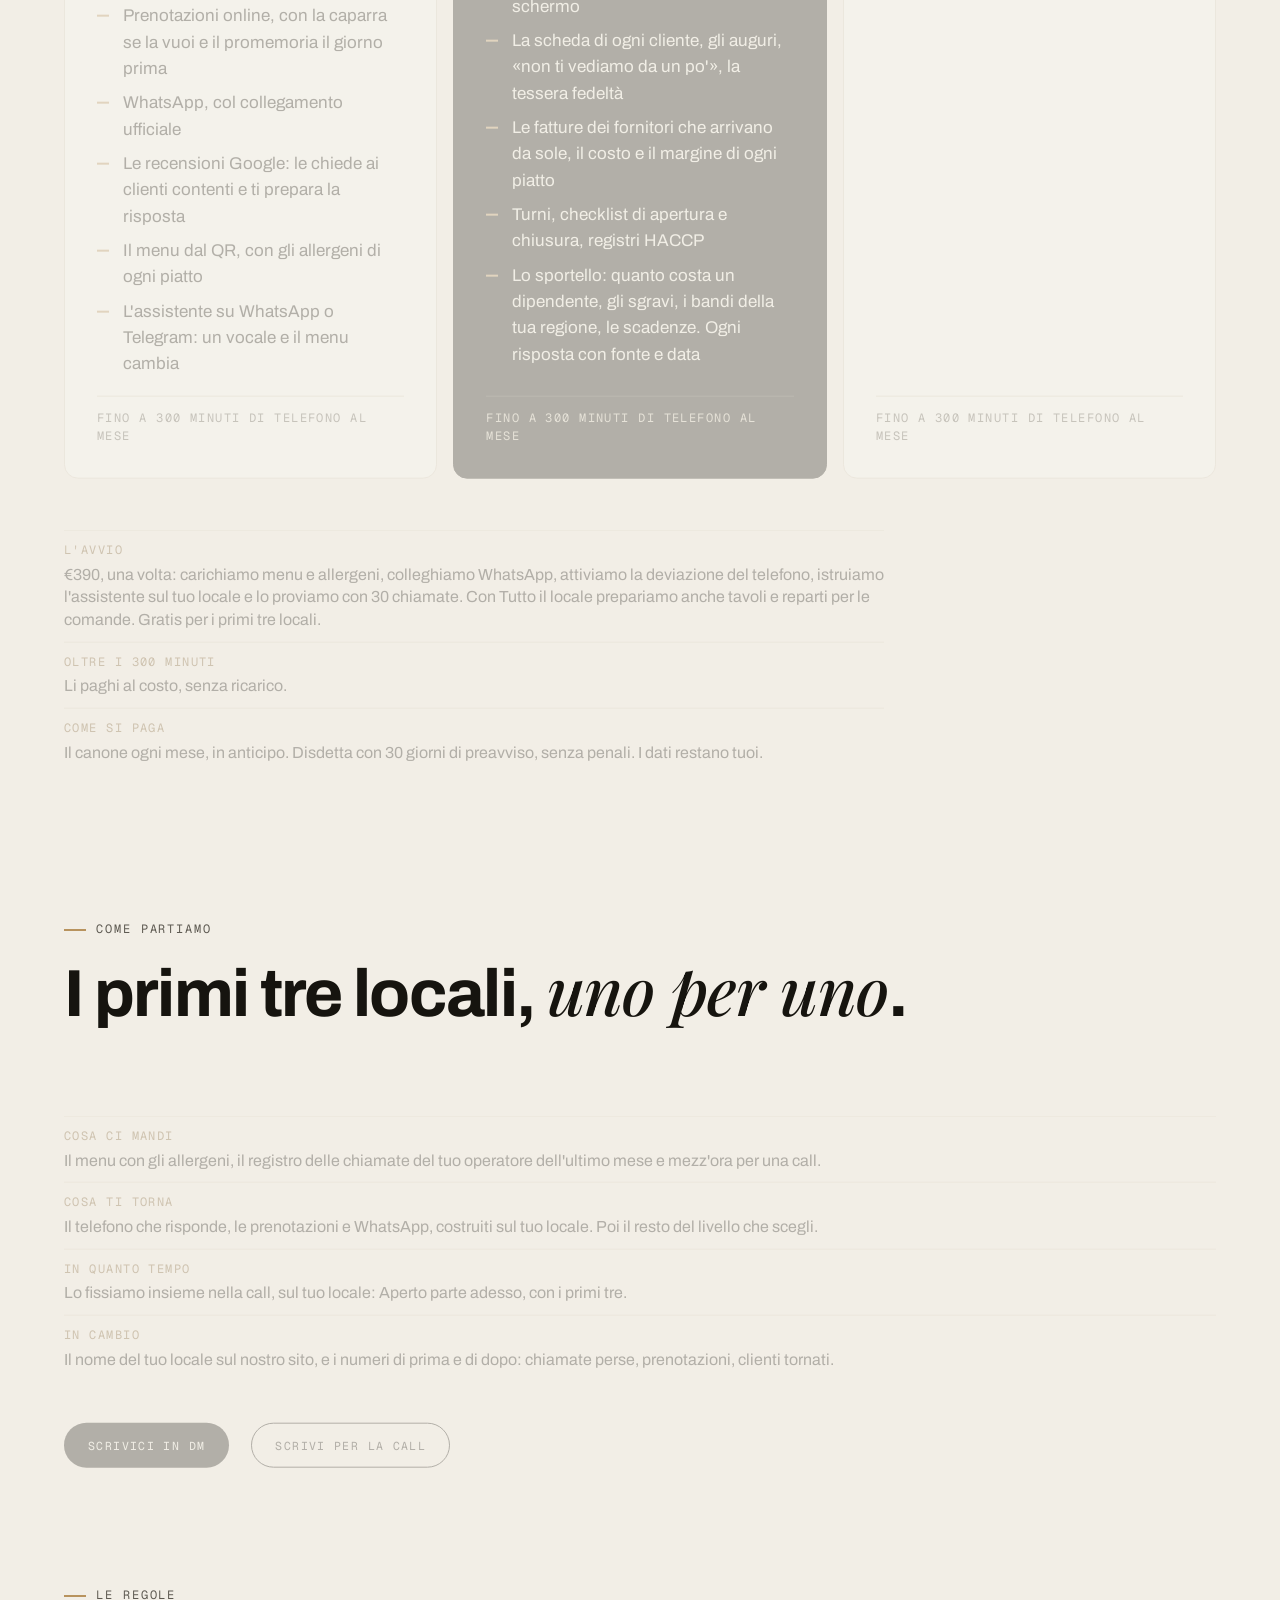
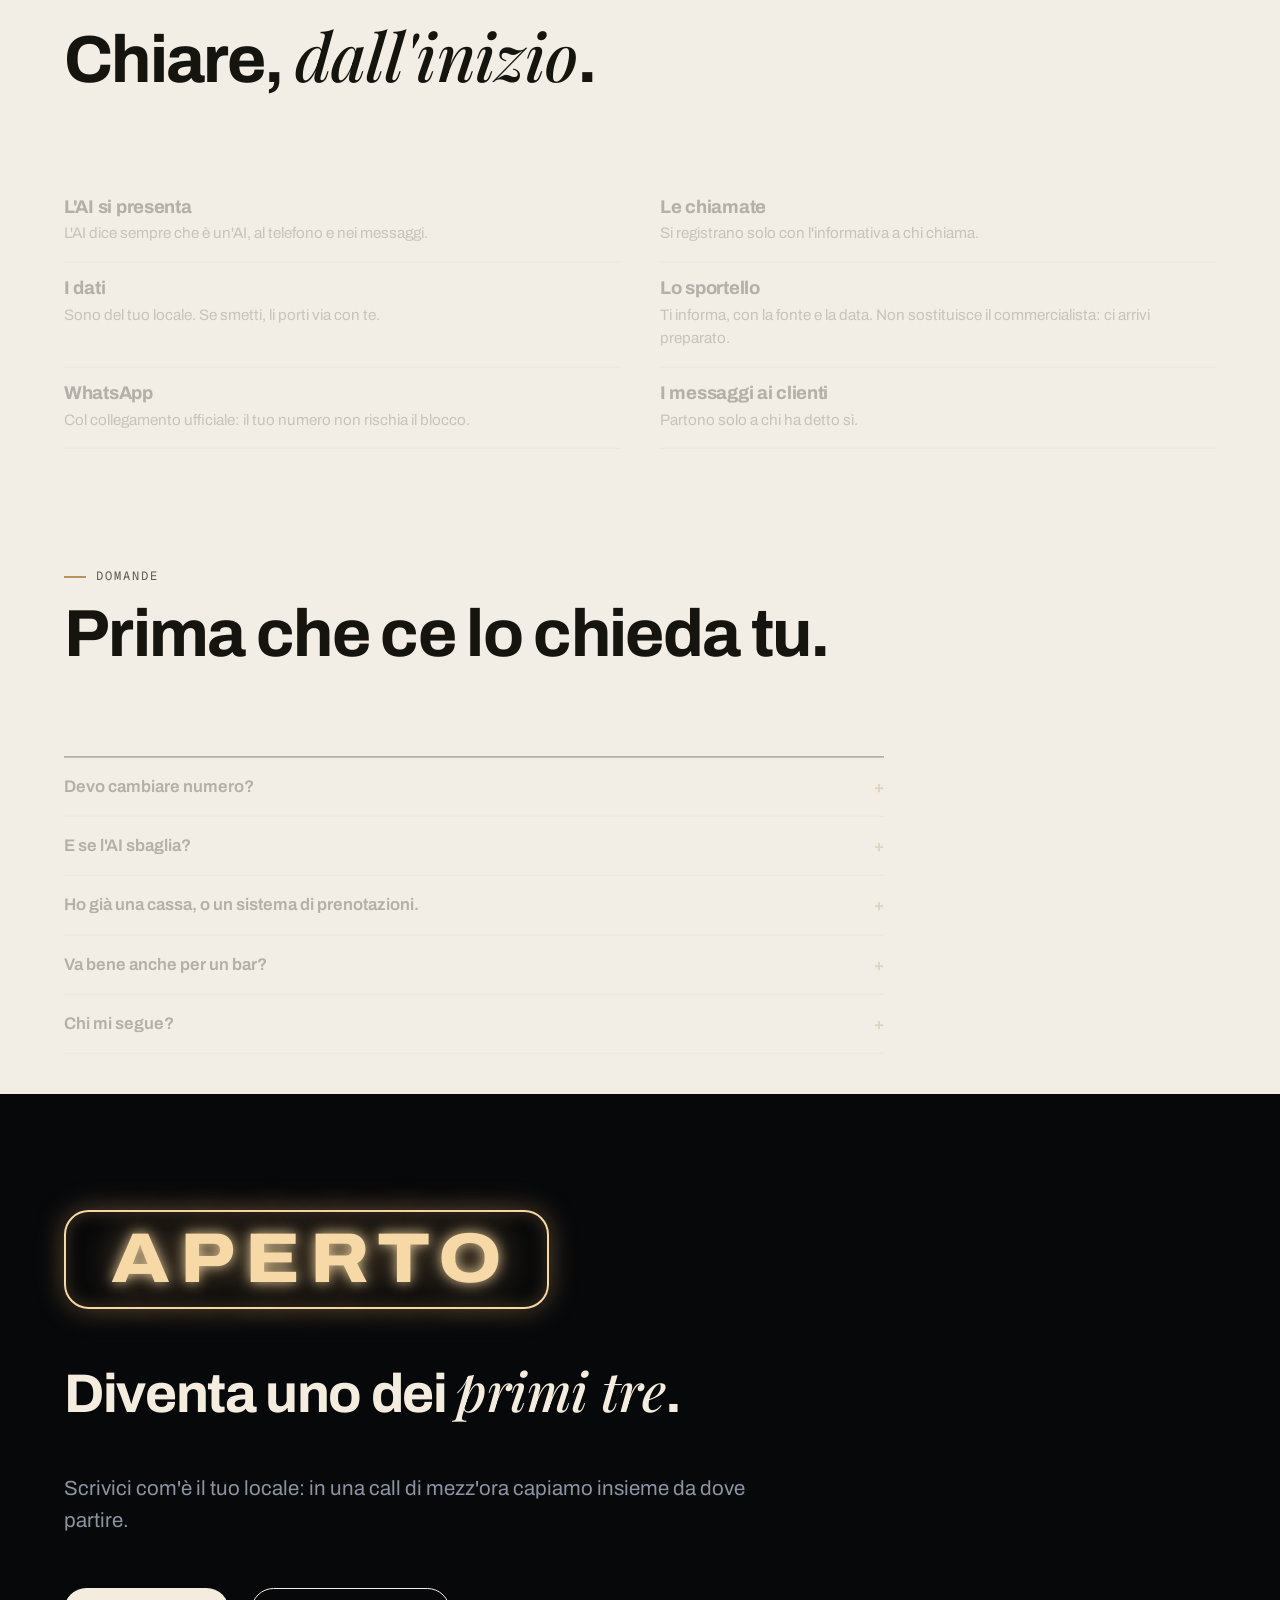
==== commit 47c46771: "aperto: la foto della genovese nella scena delle 20:30 Nano Banana 2.1, approvata da Simone il 13/10" ====
--- a/aperto/index.html
+++ b/aperto/index.html
@@ -1282,7 +1282,7 @@
           <div class="ig">
             <div class="ig-testa"><span class="ig-avatar" aria-hidden="true">T</span><span class="ig-chi"><b>iltuolocale</b><small>Napoli</small></span></div>
             <div class="ig-post">
-              <div class="ig-post-foto foto-vuota tieni" data-da="0.3"><span>La foto del tuo piatto</span></div>
+              <img class="ig-post-foto tieni" data-da="0.3" src="foto/aperto/piatto.jpg" alt="Esempio: un piatto di pasta alla genovese, foto fatta con l'AI" width="1080" height="1350">
               <p class="ig-post-testo tieni" data-da="1.0"><b>iltuolocale</b> La genovese del giovedì, fino a esaurimento. Foto fatta con l'AI dal piatto vero.</p>
               <p class="ig-post-cuori tieni" data-da="1.4"><b data-poi="2.4|58 Mi piace">12 Mi piace</b></p>
             </div>
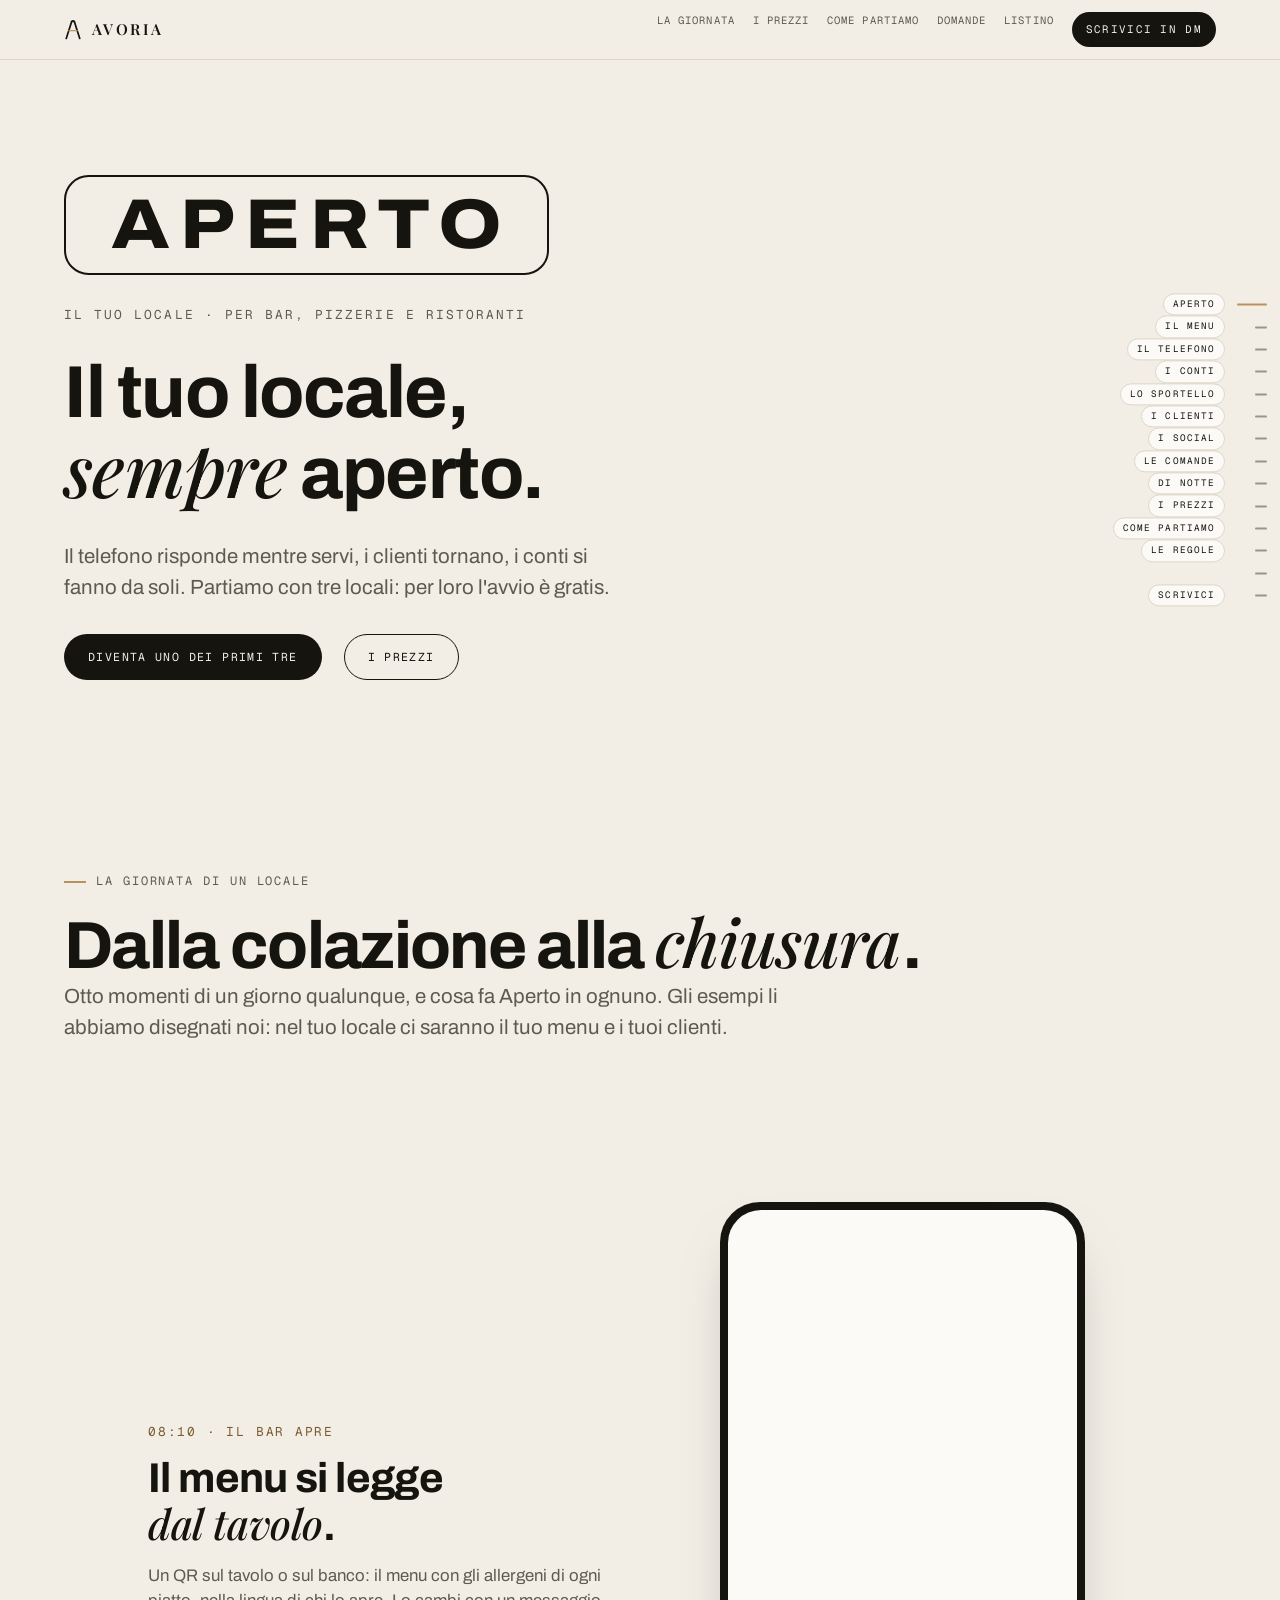
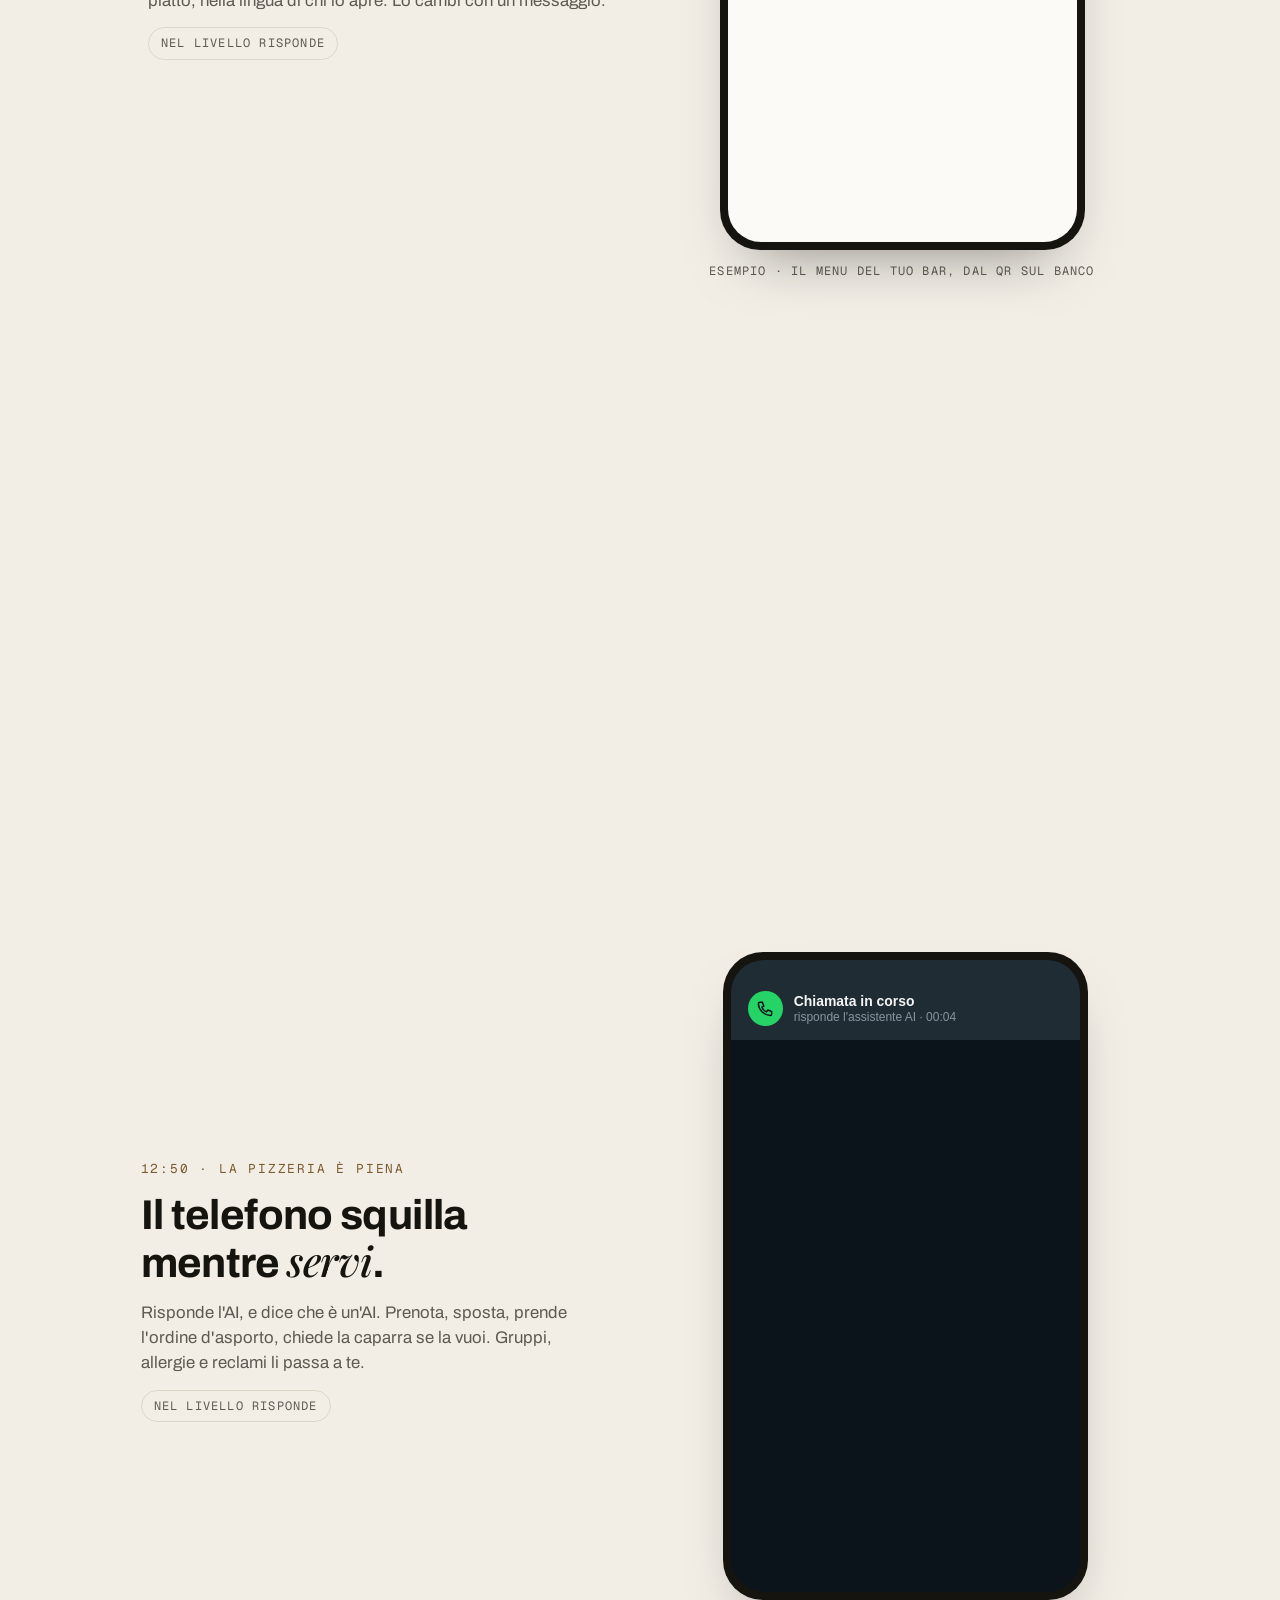
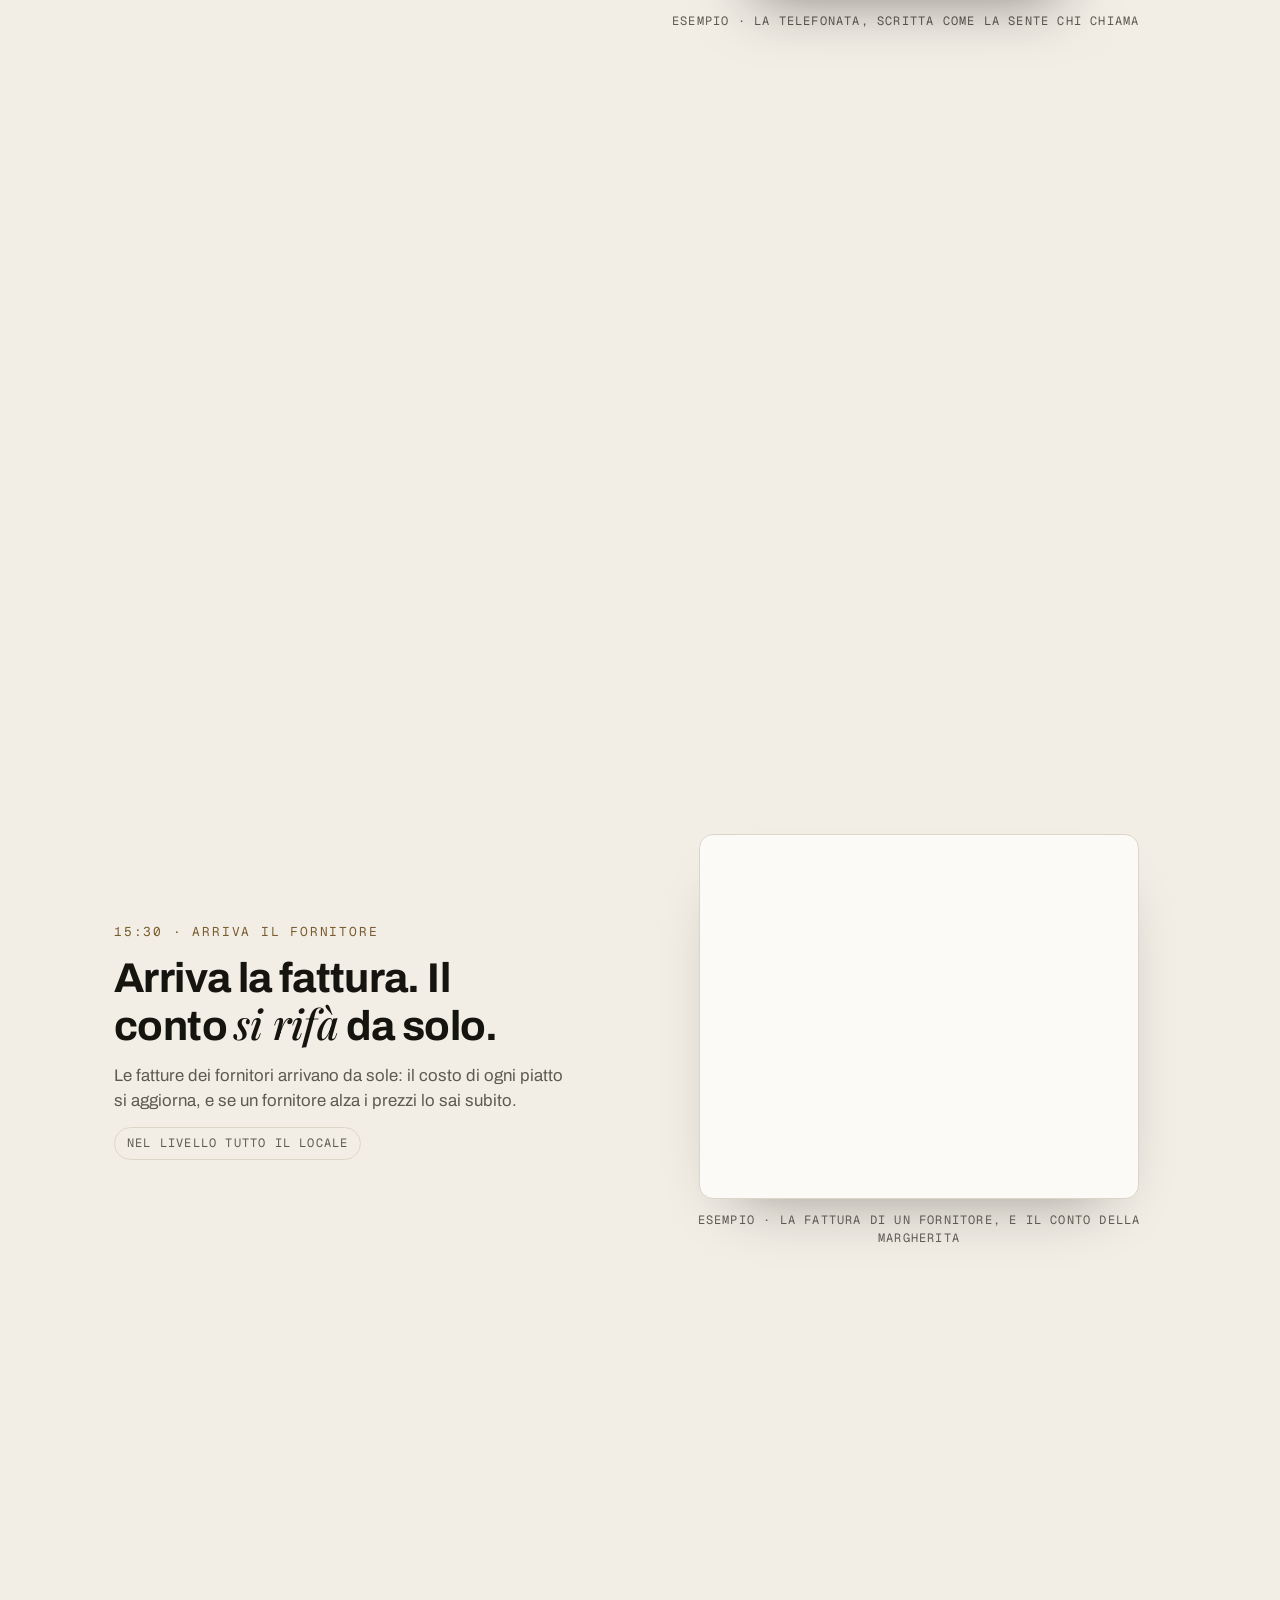
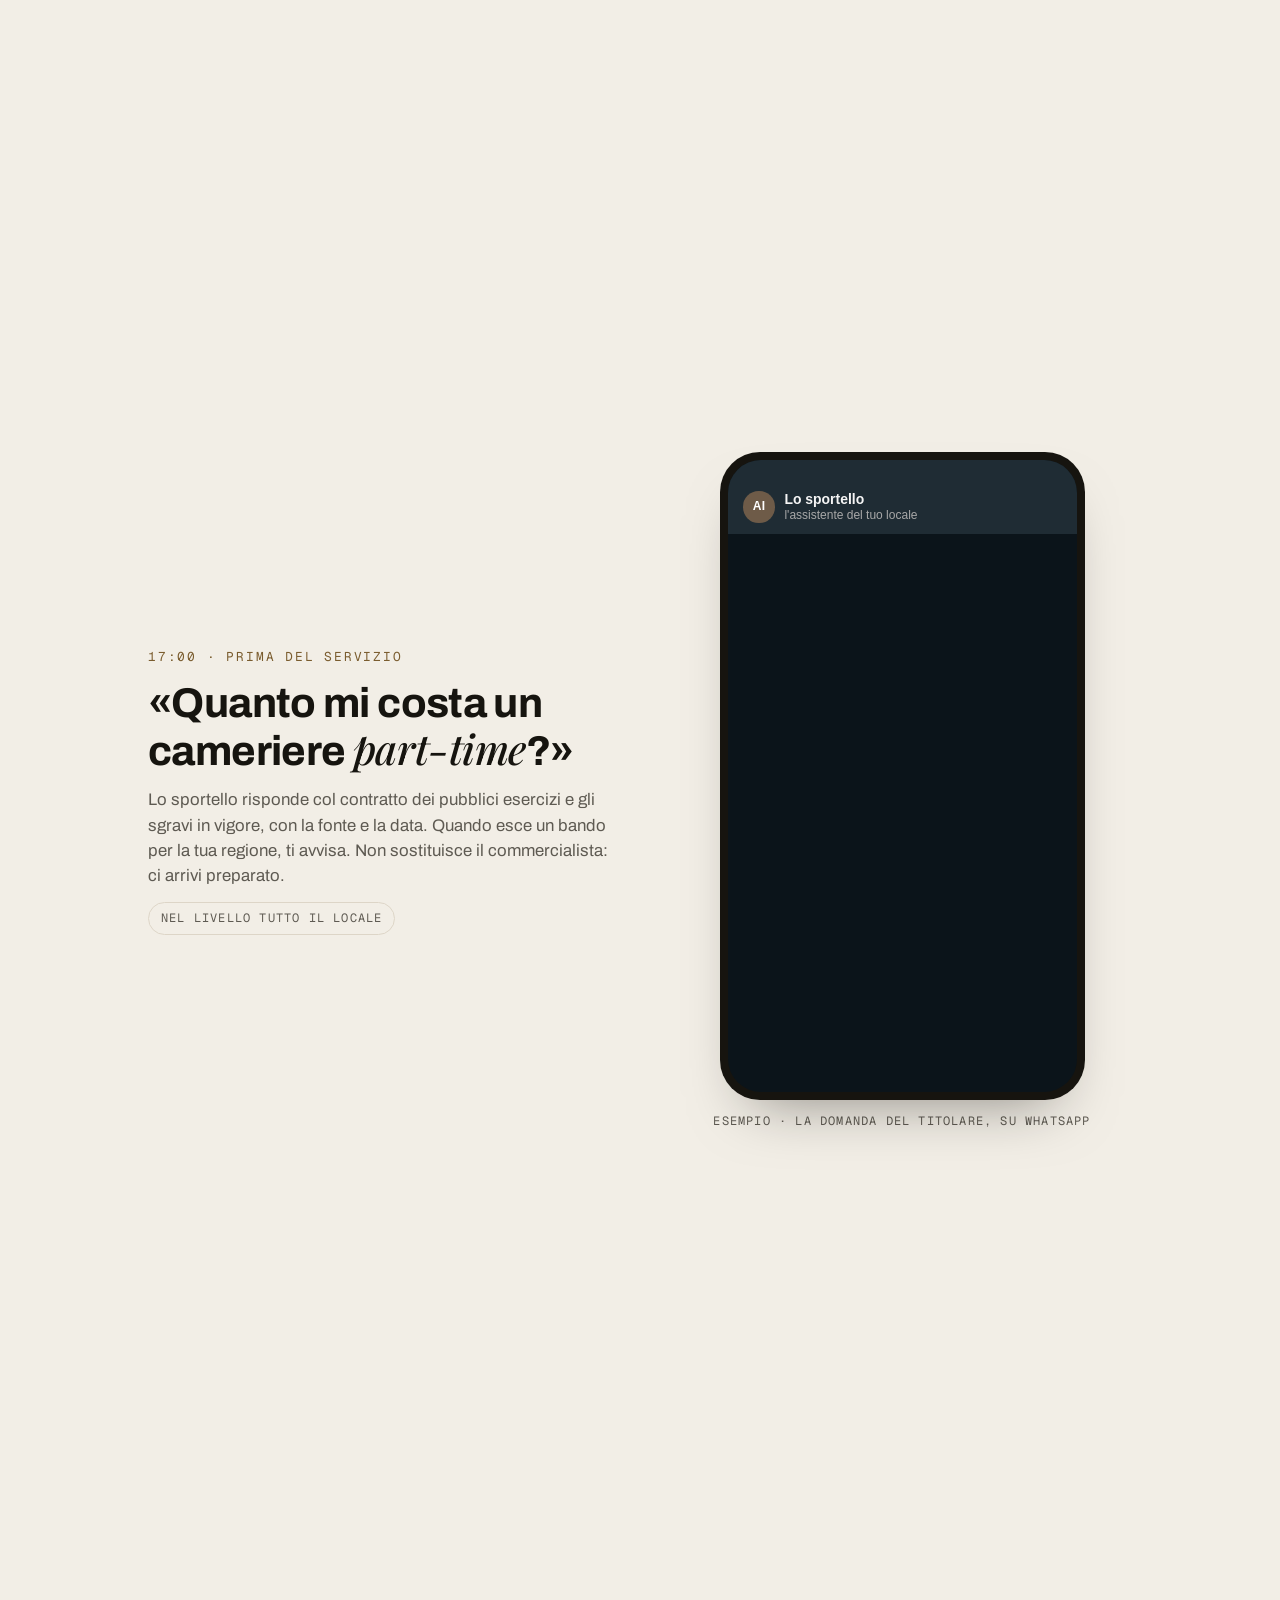
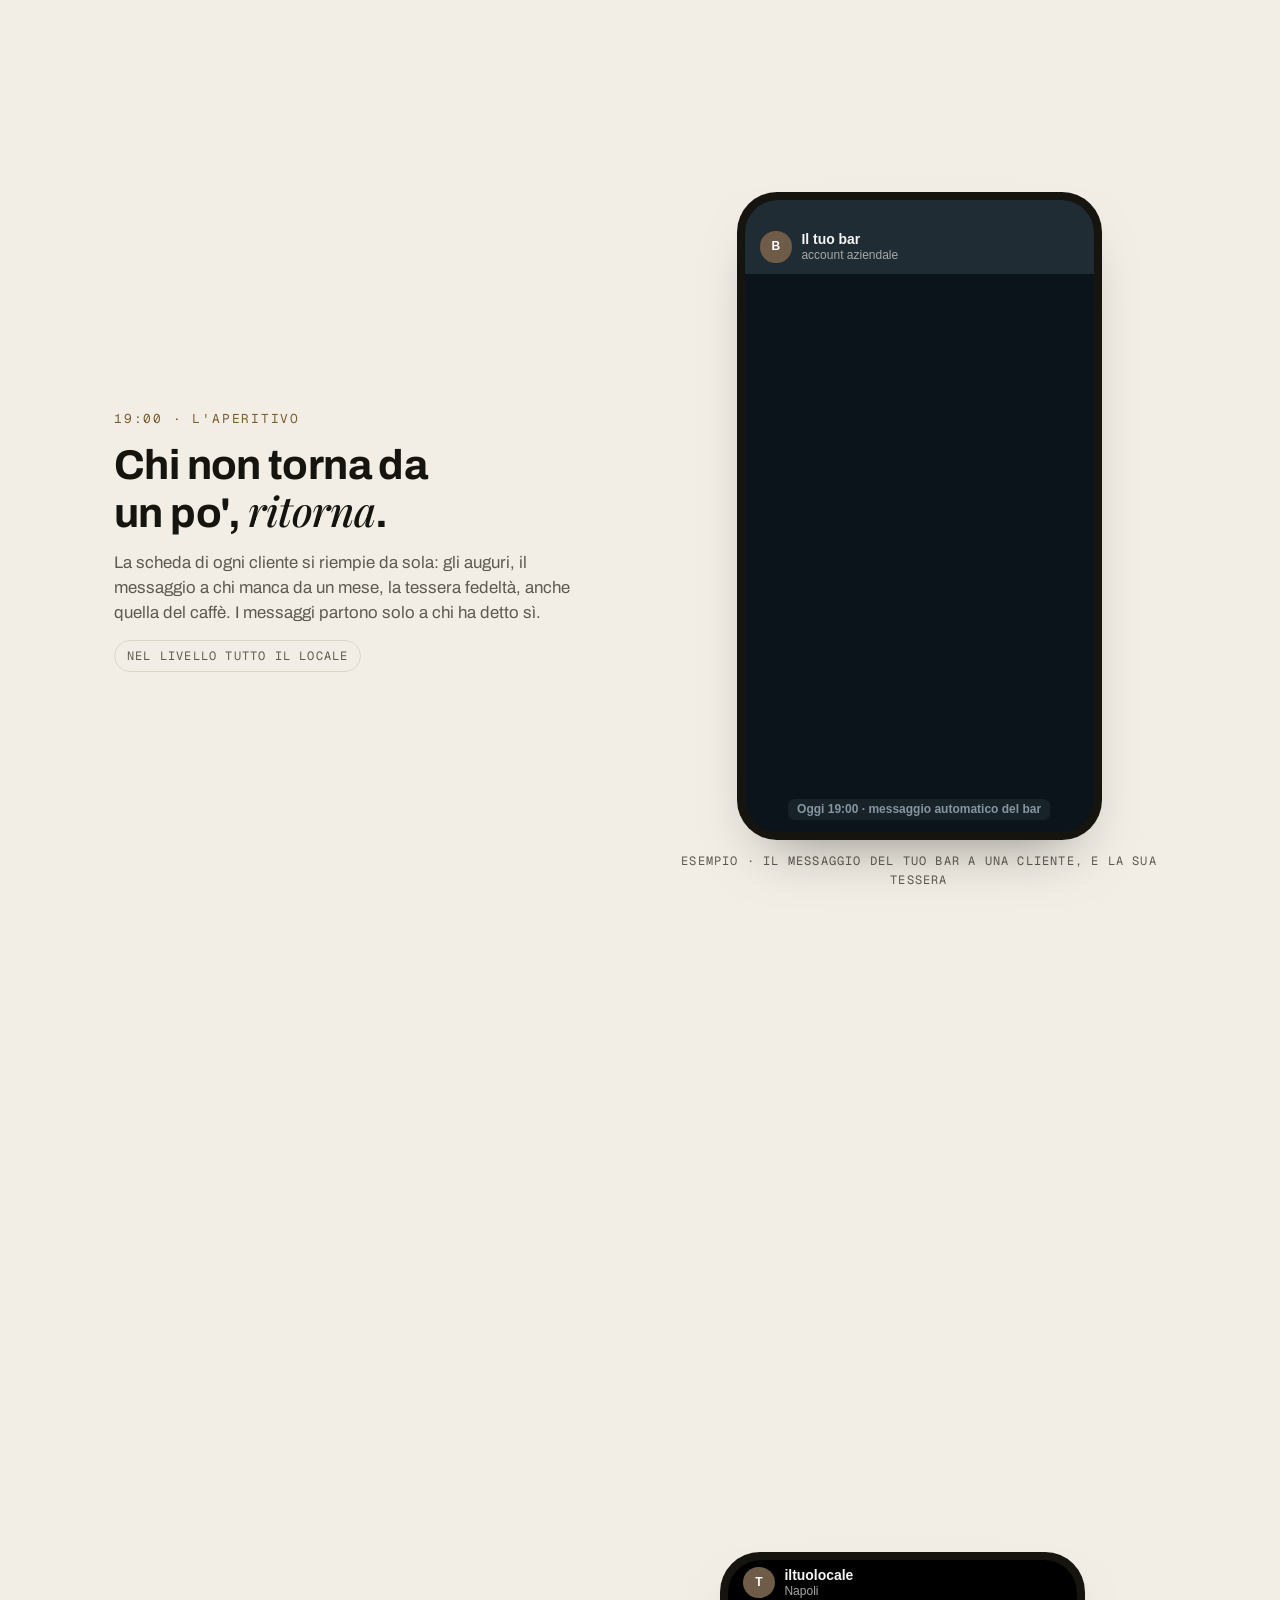
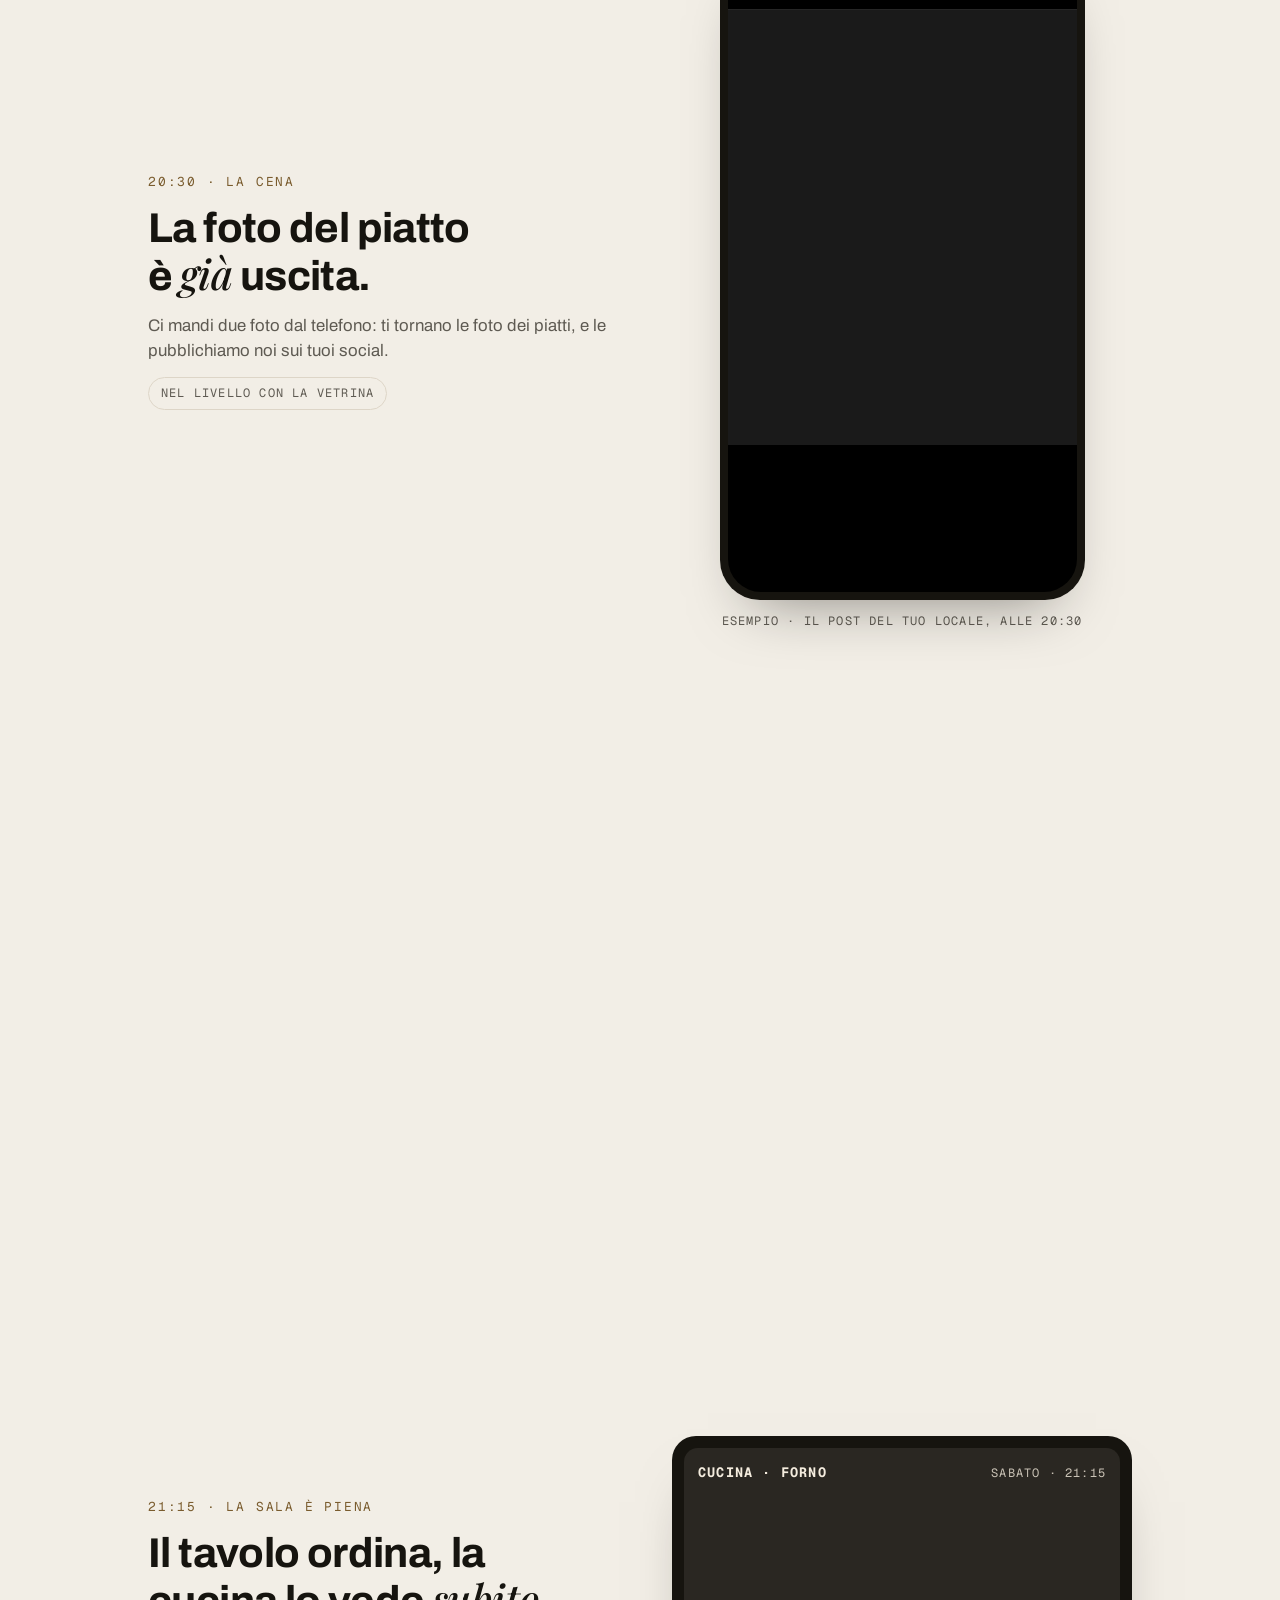
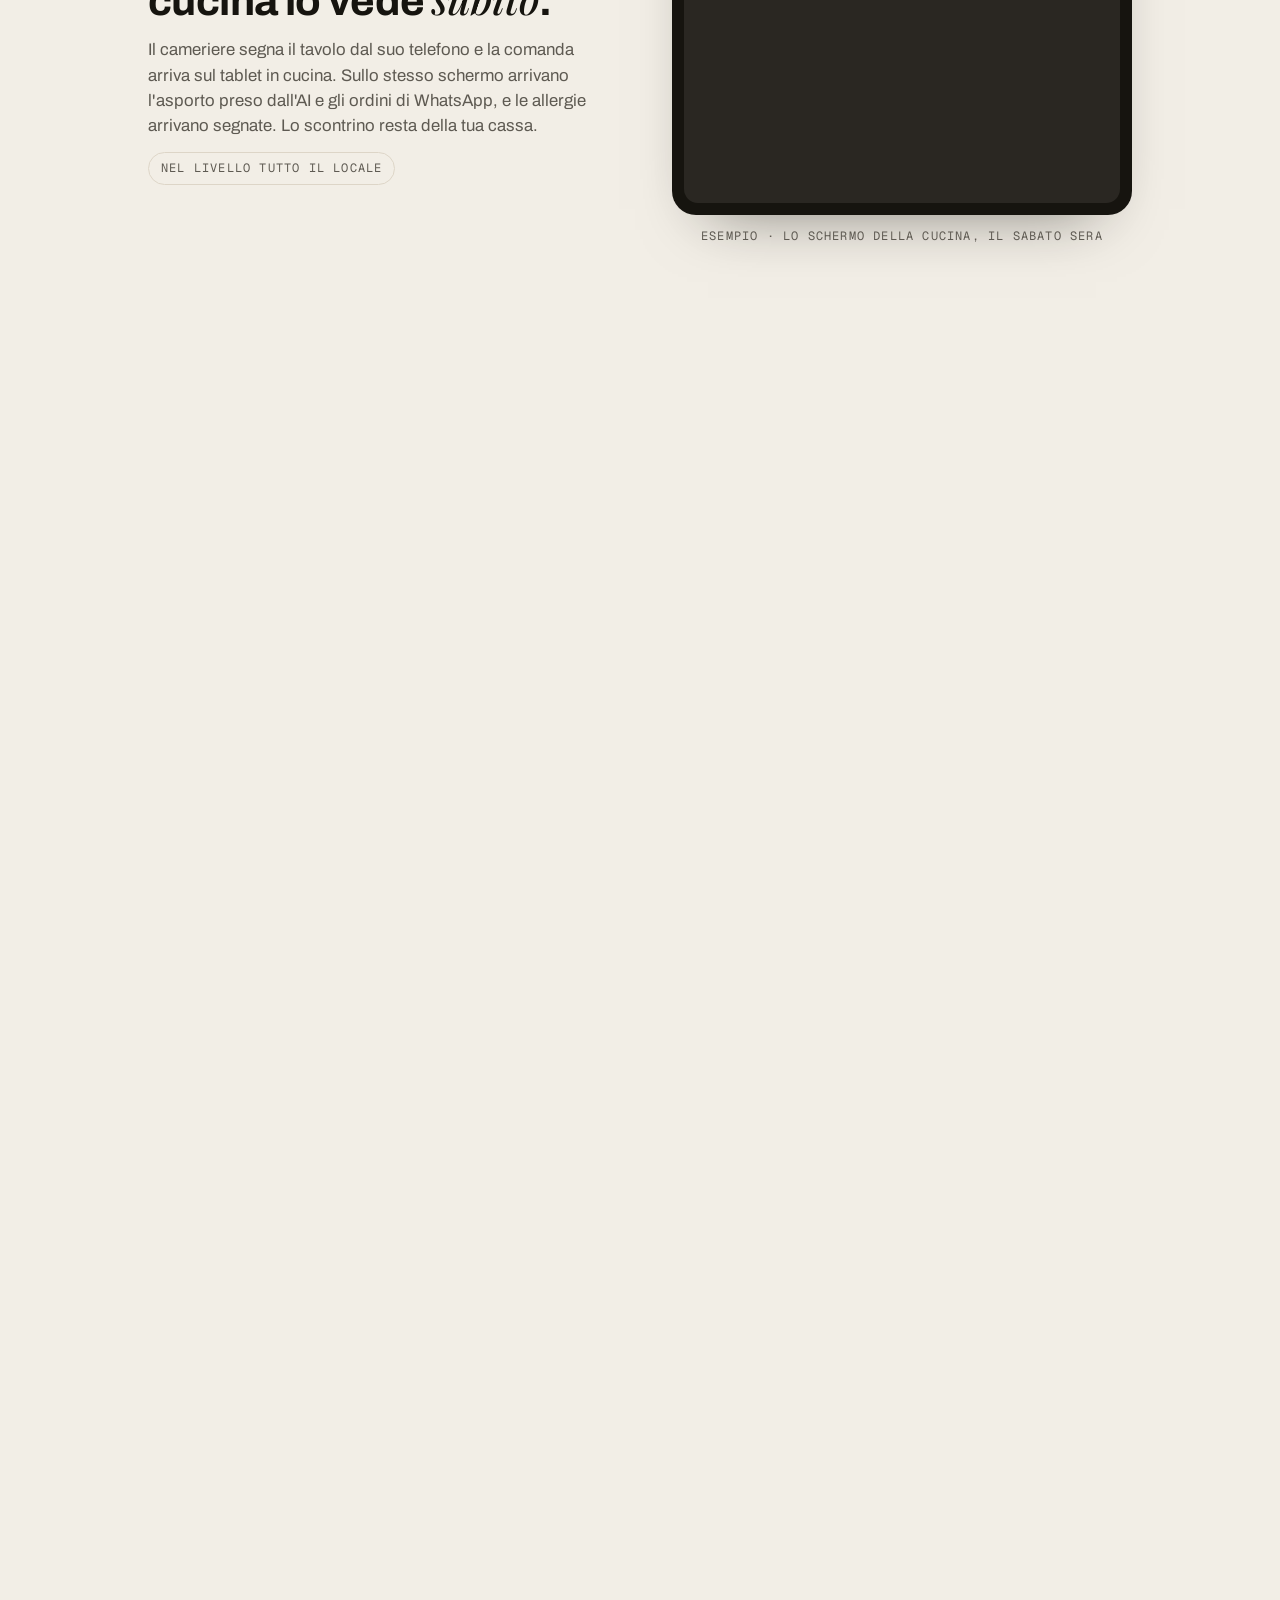
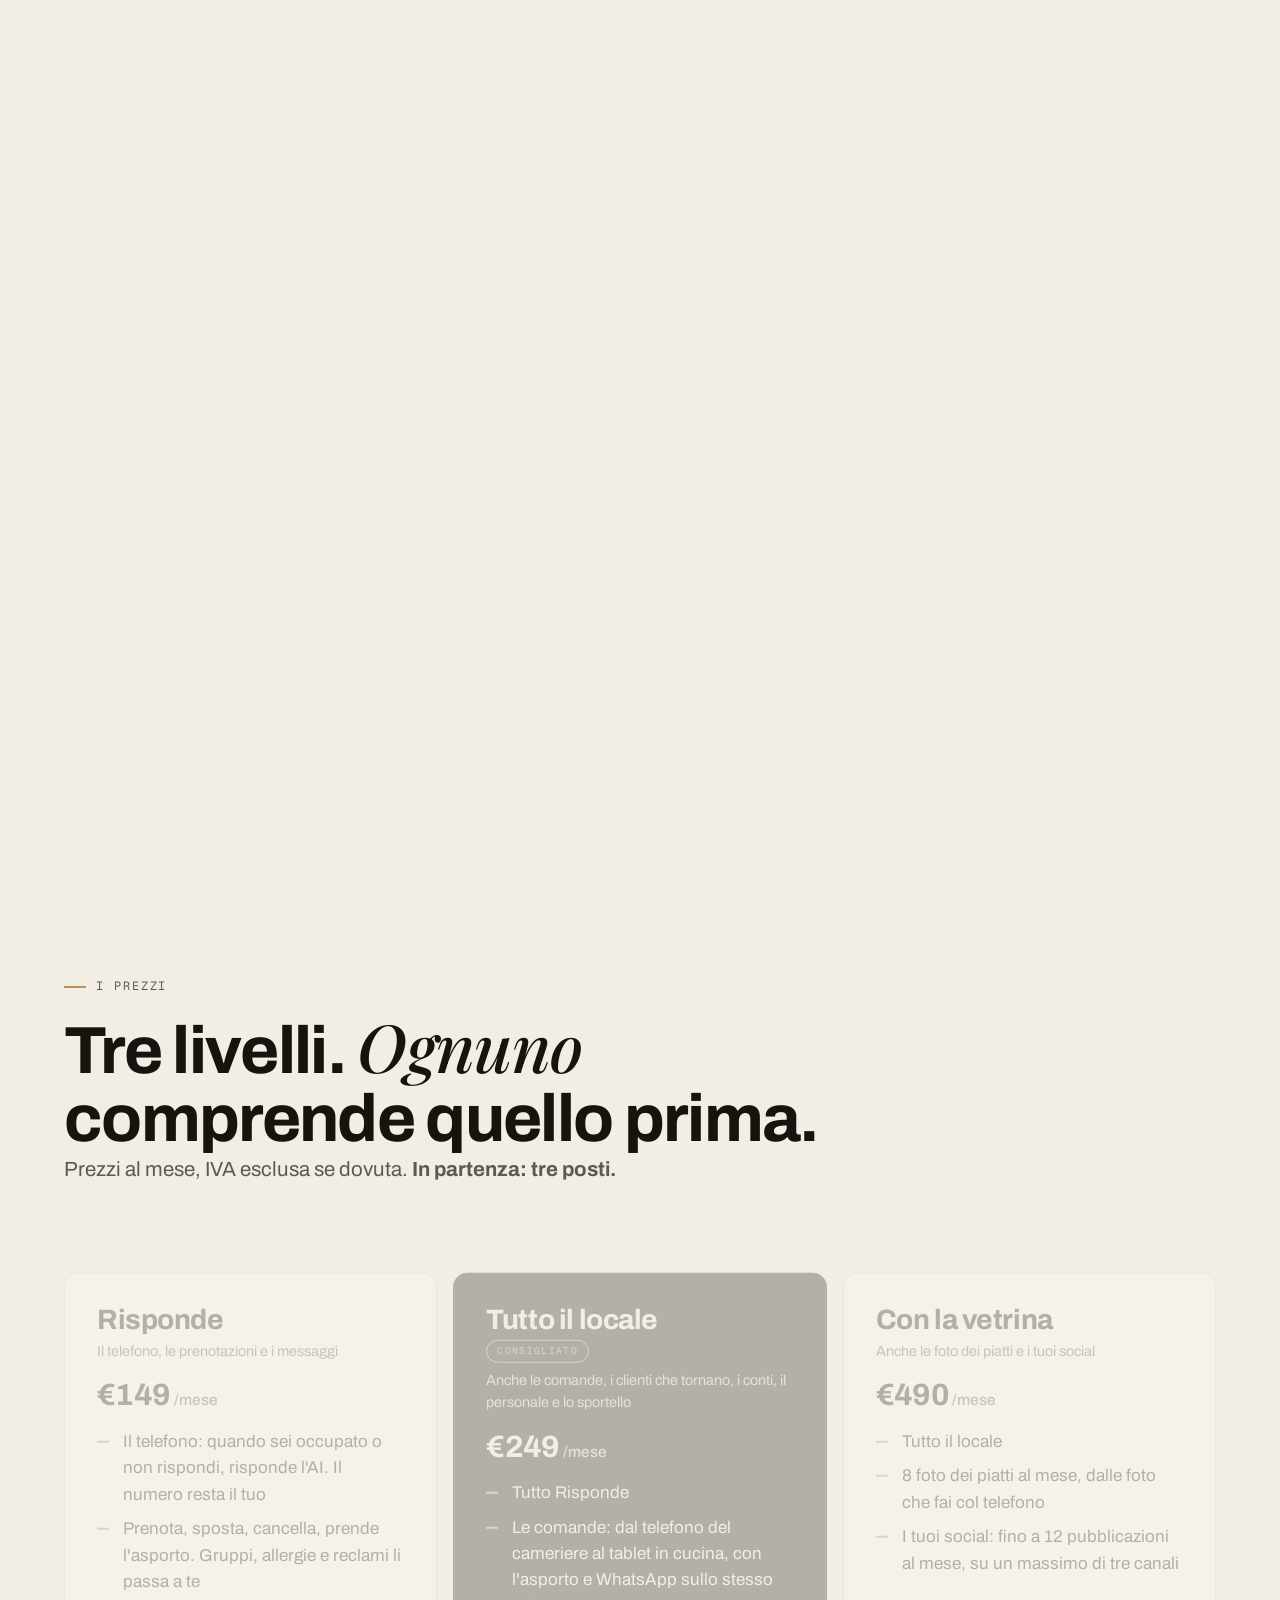
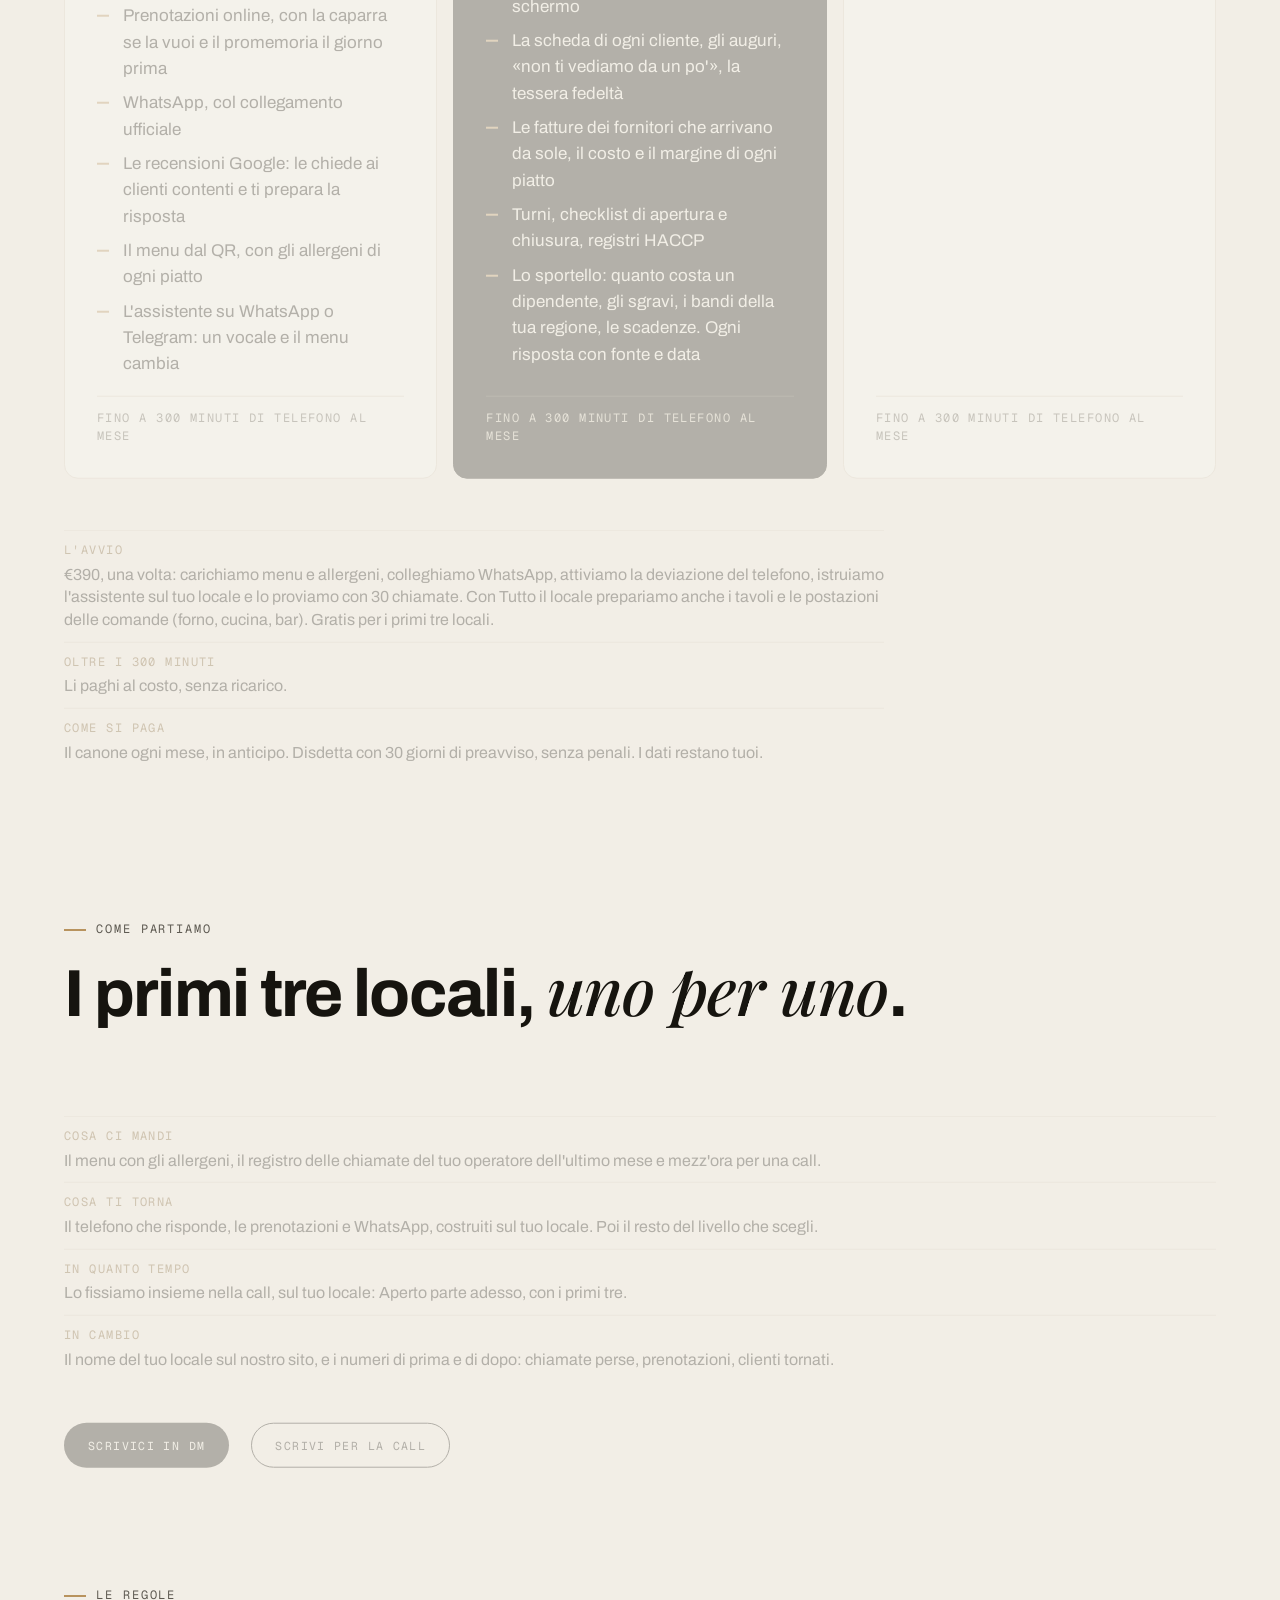
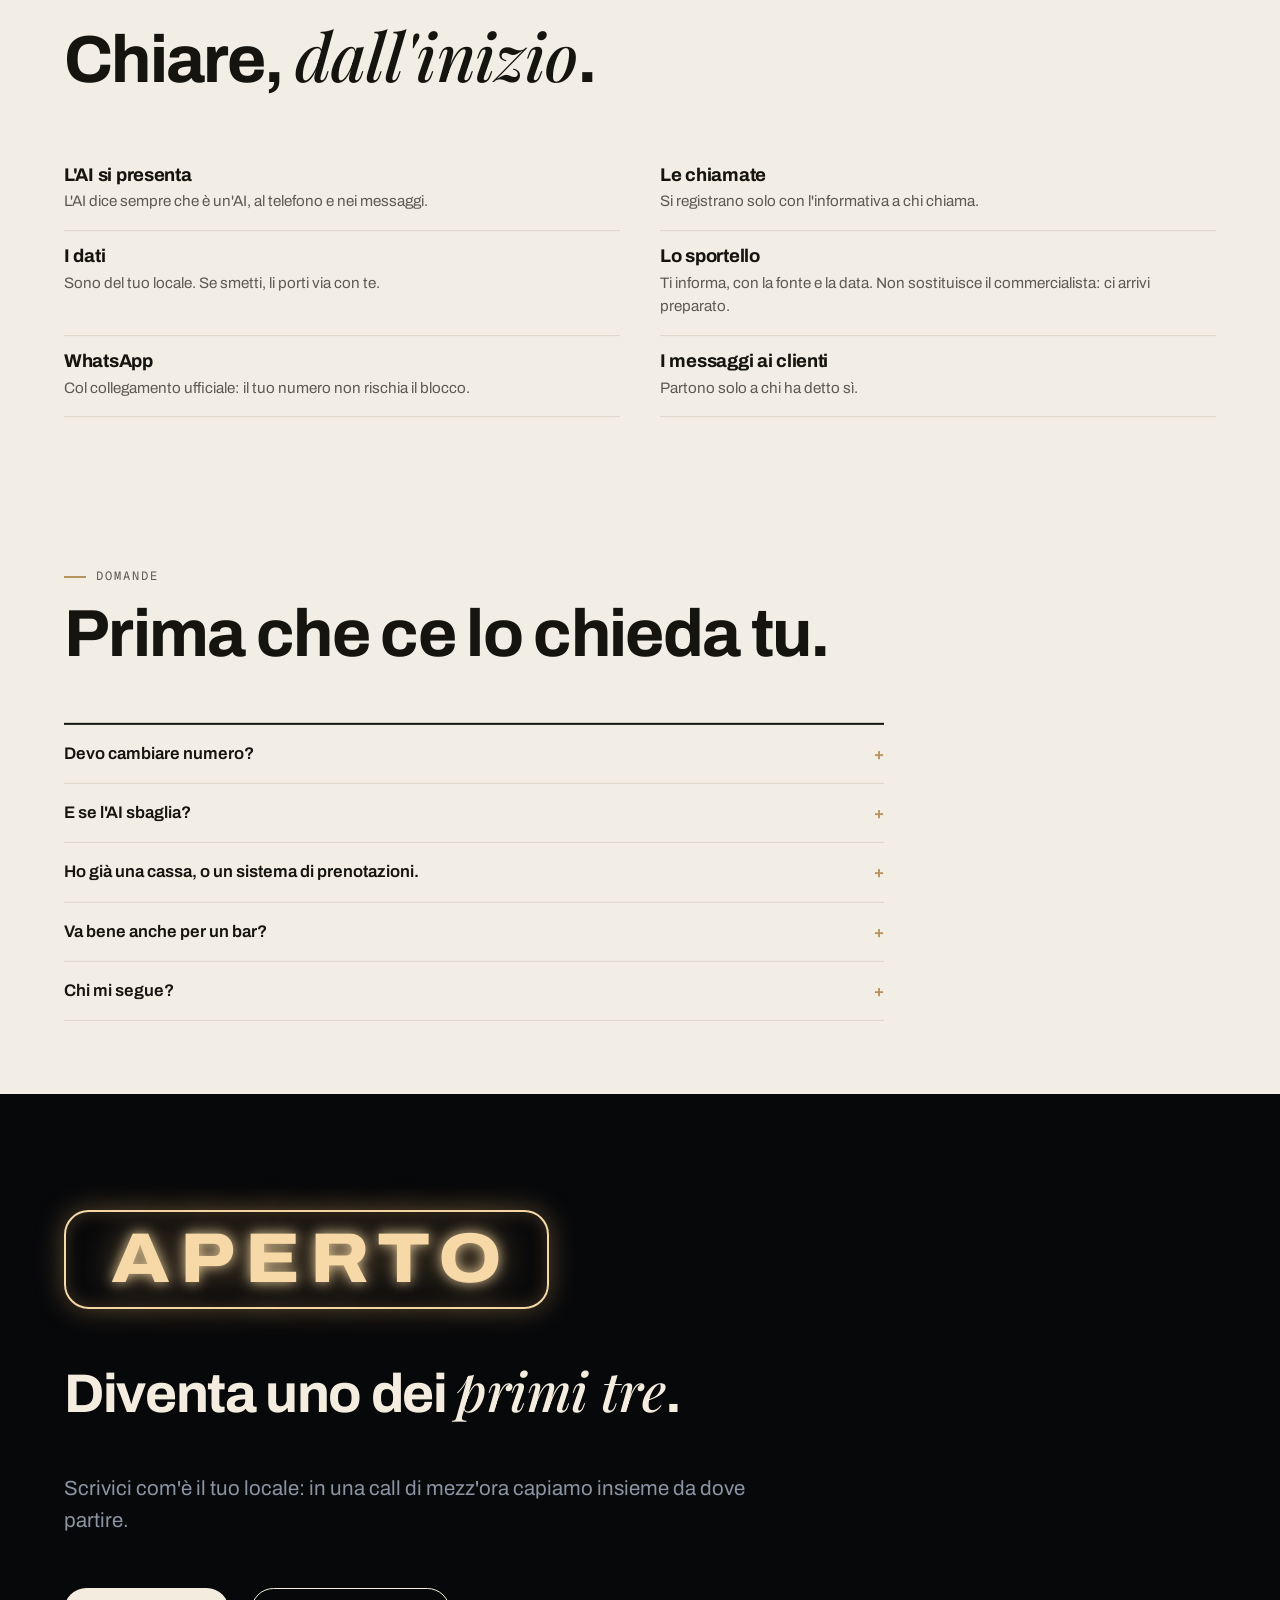
==== commit bcdcc276: "aperto: le correzioni della revisione — anteprima del link sua, scritte delle scene leggibili, riass" ====
--- a/aperto/index.html
+++ b/aperto/index.html
@@ -2,7 +2,7 @@
 <html lang="it">
 <meta charset="utf-8">
 <meta name="viewport" content="width=device-width, initial-scale=1">
-<!-- FILE: src/aperto.html — Aperto · il tuo locale (specifica VAULT:Progetti/avoria-2/PIANO-APERTO.md): la giornata di un bar, una pizzeria, un ristorante, dalla mattina alla notte; poi i tre livelli e come partiamo -->
+
 <title>Avoria Studio · Aperto, il tuo locale</title>
 <meta name="description" content="Aperto è il servizio di Avoria Studio per bar, pizzerie e ristoranti: il telefono che risponde mentre servi, le prenotazioni, WhatsApp, i clienti che tornano, i conti, il personale e i social. Partiamo con tre locali.">
 <link rel="canonical" href="https://avoriastudio.github.io/aperto/">
@@ -10,13 +10,16 @@
 <meta property="og:title" content="Aperto · il tuo locale, sempre aperto">
 <meta property="og:description" content="Il telefono risponde mentre servi, i clienti tornano, i conti si fanno da soli. Per bar, pizzerie e ristoranti.">
 <meta property="og:url" content="https://avoriastudio.github.io/aperto/">
-<meta property="og:image" content="https://avoriastudio.github.io/assets/og-avoria-2.jpg">
+<meta property="og:image" content="https://avoriastudio.github.io/aperto/foto/aperto/og.jpg">
+<meta property="og:image:width" content="1200">
+<meta property="og:image:height" content="630">
+<meta name="twitter:card" content="summary_large_image">
 <meta property="og:locale" content="it_IT">
 <link rel="icon" href="data:image/svg+xml,%3Csvg xmlns='http://www.w3.org/2000/svg' viewBox='40 30 160 200'%3E%3Crect x='40' y='30' width='160' height='200' fill='%231C1813'/%3E%3Cg fill='none' stroke='%23F4ECDE' stroke-width='15' stroke-linecap='round' stroke-linejoin='round'%3E%3Cpath d='M60 210 L108 60'/%3E%3Cpath d='M180 210 L132 60'/%3E%3Cpath d='M108 60 Q120 46 132 60'/%3E%3C/g%3E%3Cline x1='84' y1='140' x2='156' y2='140' stroke='%23B8935E' stroke-width='13' stroke-linecap='round'/%3E%3C/svg%3E" />
 <link rel="preconnect" href="https://fonts.googleapis.com">
 <link rel="preconnect" href="https://fonts.gstatic.com" crossorigin>
 <link rel="stylesheet" href="https://fonts.googleapis.com/css2?family=Archivo:wdth,wght@62..125,300..900&family=Geist+Mono:wght@400;500&family=Playfair+Display:ital,wght@0,600;1,500&display=swap">
-<style>/* FILE: src/tokens.css — i due stati dell'identità Avoria 2.0 */
+<style>
 :root{
   --avorio:#F2EEE6; --posa:#FBFAF7; --inchiostro:#16140F; --grafite:#5E5A52;
   --nero:#07080A; --avorio-luce:#F4ECDE; --acciaio:#8A94A3; --filo-notte:#1E2229;
@@ -36,19 +39,18 @@
 .stretto{ font-family:var(--f-titolo); font-variation-settings:"wdth" 62; }
 @media (prefers-reduced-motion: reduce){ *,*::before,*::after{ animation:none!important; transition:none!important; } }
 </style>
-<style>/* FILE: src/regia.css — il film da scroll: binari, palchi agganciati, entrate, indice dei capitoli */
-
-/* un binario è alto --binario schermi; il suo palco resta agganciato sotto la barra.
-   Nessun antenato di un palco può avere overflow: romperebbe lo sticky. */
+<style>
+
+
 .film [data-binario].fermo{height:calc(var(--binario,200) * 1vh);height:calc(var(--binario,200) * 1svh)}
 .film [data-binario].fermo > .palco{position:sticky;top:var(--alto-nav,0px);display:flex;flex-direction:column;overflow:hidden;
   height:calc(100vh - var(--alto-nav,0px));height:calc(100svh - var(--alto-nav,0px))}
 .film [data-binario].fermo > .palco > .quadro{flex:1 0 auto}
 
-/* entrate: senza regista --e non esiste e il blocco resta pieno */
+
 .film [data-svela]{opacity:calc(.28 + .72 * var(--e,1));transform:translate3d(0,calc((1 - var(--e,1)) * 36px),0)}
 
-/* indice: tacche a destra; i nomi compaiono passando sopra, e per un attimo quando cambia capitolo */
+
 .indice{position:fixed;right:clamp(4px,1vw,16px);top:50%;transform:translateY(-50%);z-index:30;pointer-events:none;
   --tacca:#5E5A52;--nome:#16140F;--nome-fondo:rgba(251,250,247,.95);--nome-filo:#DDD5C7}
 .indice[data-tono="notte"]{--tacca:#8A94A3;--nome:#F4ECDE;--nome-fondo:rgba(13,15,19,.92);--nome-filo:#262b33}
@@ -67,7 +69,7 @@
 .indice button:focus-visible{outline:none}
 .indice button:focus-visible .nome{outline:2px solid var(--oro);outline-offset:2px}
 
-/* telefono: una barra in basso con capitolo, avanti e indietro */
+
 .indice-corto{display:none}
 @media (max-width:760px){
   .indice{display:none}
@@ -84,7 +86,7 @@
   .indice-corto .avanza{position:absolute;left:0;right:0;bottom:0;height:2px;background:var(--oro);transform-origin:left;transform:scaleX(var(--avanza,0))}
 }
 </style>
-<style>/* FILE: src/pagina.css — la pagina-manuale dell'identità */
+<style>
 *{box-sizing:border-box}
 html{scroll-behavior:smooth;background:var(--avorio)}
 body{margin:0;background:var(--avorio);color:var(--inchiostro);font-family:var(--f-titolo);font-size:17px;line-height:1.55}
@@ -106,7 +108,7 @@
 .tre{grid-template-columns:repeat(3,minmax(0,1fr))}
 @media (max-width:860px){.due,.tre{grid-template-columns:minmax(0,1fr)}}
 
-/* barra */
+
 .barra-nav{position:sticky;top:env(safe-area-inset-top,0px);z-index:20;display:flex;align-items:center;justify-content:space-between;gap:16px;padding:12px clamp(16px,5vw,72px);background:rgba(242,238,230,.9);backdrop-filter:blur(10px);-webkit-backdrop-filter:blur(10px);border-bottom:1px solid #DDD5C7}
 .marchio{display:flex;align-items:center;gap:10px;text-decoration:none}
 .marchio svg{width:18px;height:23px}
@@ -116,7 +118,7 @@
 .barra-nav nav a:hover{color:var(--inchiostro)}
 @media (max-width:760px){.barra-nav nav{display:none}}
 
-/* apertura */
+
 .hero{height:clamp(580px,84vh,840px)}
 .hero .strato{display:grid;grid-template-columns:minmax(0,1.05fr) minmax(0,1fr);align-items:center;gap:clamp(16px,4vw,48px);padding:clamp(24px,5vw,72px)}
 .hero .colonna{display:flex;flex-direction:column;gap:24px;position:relative;z-index:1}
@@ -138,7 +140,7 @@
   .hero .strato-notte{align-content:start;padding-top:clamp(72px,14vh,120px)}
 }
 
-/* racconto */
+
 .claim{font-size:clamp(2.8rem,7.4vw,6.4rem);font-weight:760;letter-spacing:-.035em;line-height:.98}
 .linea{border-top:2px solid var(--inchiostro);padding-top:18px;display:flex;flex-direction:column;gap:12px}
 .linea.di-notte{border-color:var(--oro)}
@@ -147,7 +149,7 @@
 .principio{display:grid;grid-template-columns:auto 1fr;gap:14px 20px;align-items:baseline;border-top:1px solid #DDD5C7;padding-top:18px}
 .principio b{font-family:var(--f-dati);font-size:.66rem;letter-spacing:.12em;text-transform:uppercase;font-weight:500;color:var(--grafite)}
 
-/* due stati */
+
 .due-stati{display:grid;grid-template-columns:repeat(2,minmax(0,1fr))}
 .due-stati > div{padding:clamp(40px,6vw,88px) clamp(16px,5vw,72px);display:flex;flex-direction:column;gap:24px}
 @media (max-width:860px){.due-stati{grid-template-columns:minmax(0,1fr)}}
@@ -157,7 +159,7 @@
 .campione b{font-family:var(--f-titolo);font-size:.9rem;letter-spacing:0;font-weight:600}
 .campione span{color:var(--secondario)}
 
-/* caratteri */
+
 .provino{display:flex;flex-direction:column;gap:14px;border-top:1px solid #DDD5C7;padding-top:22px}
 .provino .campo-prova{font-size:clamp(3rem,10vw,8.6rem);font-weight:700;line-height:.95;letter-spacing:-.03em;overflow-wrap:anywhere}
 .controllo{display:flex;align-items:center;gap:14px;font-family:var(--f-dati);font-size:.7rem;letter-spacing:.08em;text-transform:uppercase;color:var(--grafite)}
@@ -168,7 +170,7 @@
 .firma-grande{font-size:clamp(2.4rem,5vw,4rem);line-height:1}
 .wordmark-grande{font-family:var(--f-firma);font-weight:600;letter-spacing:.2em;font-size:clamp(2rem,5vw,3.6rem)}
 
-/* arco */
+
 .arco-palchi{display:grid;grid-template-columns:repeat(2,minmax(0,1fr))}
 .palco-arco{position:relative;height:clamp(340px,44vw,520px);display:grid;place-items:center}
 .palco-arco > svg{width:24%;max-width:150px;height:auto}
@@ -178,7 +180,7 @@
 .schema svg{display:block;width:100%;min-width:520px;height:auto}
 .regola-numero{display:flex;flex-direction:column;gap:8px;border-top:2px solid var(--oro);padding-top:14px}
 
-/* movimento */
+
 .confronto{display:grid;grid-template-columns:repeat(2,minmax(0,1fr));gap:2px;background:var(--filo-notte);border-radius:var(--raggio);overflow:hidden}
 .confronto > div{background:var(--nero);padding:26px;display:flex;flex-direction:column;gap:12px}
 .confronto > div.chiaro{background:var(--avorio);color:var(--inchiostro)}
@@ -186,7 +188,7 @@
 .linea-tempo{overflow-x:auto}
 .linea-tempo svg{display:block;width:100%;min-width:620px;height:auto}
 
-/* servizi */
+
 .ingresso{display:grid;grid-template-columns:minmax(0,1.2fr) minmax(0,1fr);gap:24px 48px;align-items:end;border:1px solid var(--oro);border-radius:var(--raggio);padding:clamp(22px,4vw,40px);background:var(--posa)}
 @media (max-width:860px){.ingresso{grid-template-columns:minmax(0,1fr)}}
 .servizio{display:grid;grid-template-columns:minmax(0,1fr) minmax(0,1.15fr);gap:clamp(24px,4vw,64px);align-items:center}
@@ -208,7 +210,7 @@
 .come{font-family:var(--f-dati);font-size:.66rem;letter-spacing:.1em;text-transform:uppercase;border:1px solid currentColor;border-radius:999px;padding:6px 12px;align-self:flex-start}
 .separatore{height:1px;background:var(--filo, #DDD5C7)}
 
-/* regole */
+
 .regole{display:grid;grid-template-columns:repeat(2,minmax(0,1fr));gap:24px}
 @media (max-width:760px){.regole{grid-template-columns:minmax(0,1fr)}}
 .regole ul{list-style:none;padding:0;display:grid;gap:10px}
@@ -216,7 +218,7 @@
 .regole .si li::before{content:"";width:14px;height:2px;background:var(--oro);display:block;transform:translateY(-4px)}
 .regole .no li::before{content:"×";font-family:var(--f-dati);color:var(--grafite)}
 
-/* cosa cambia */
+
 .tabella{overflow-x:auto;border:1px solid var(--filo-notte);border-radius:var(--raggio)}
 .tabella table{width:100%;min-width:640px;border-collapse:collapse;font-size:.95rem}
 .tabella th,.tabella td{text-align:left;padding:14px 18px;border-bottom:1px solid var(--filo-notte);vertical-align:top}
@@ -226,12 +228,12 @@
 .tabella td:last-child{color:var(--avorio-luce)}
 .tabella td:nth-child(2){color:#8f8a80}
 
-/* chiusura */
+
 .chiusura{display:flex;flex-direction:column;align-items:flex-start;gap:24px}
 .chiusura svg{width:56px;height:70px}
 .piede{padding:22px clamp(16px,5vw,72px);font-family:var(--f-dati);font-size:.62rem;letter-spacing:.12em;text-transform:uppercase;color:var(--grafite);display:flex;justify-content:space-between;gap:12px;flex-wrap:wrap;border-top:1px solid #DDD5C7}
 
-/* film da scroll: la pagina a regista acceso (html.film) */
+
 .barra-nav::after{content:"";position:absolute;left:0;right:0;bottom:-1px;height:2px;background:var(--oro);transform-origin:left;transform:scaleX(var(--avanza,0));pointer-events:none}
 @media (max-width:760px){.barra-nav::after{display:none}}
 
@@ -249,7 +251,7 @@
 .hero-regia .corsa{position:absolute;left:clamp(24px,5vw,72px);right:clamp(24px,5vw,72px);bottom:10px;height:1px;background:color-mix(in srgb,currentColor 28%,transparent)}
 .hero-regia .corsa::after{content:"";position:absolute;inset:0;background:var(--oro);transform-origin:left;transform:scaleX(var(--p,0))}
 
-/* palchi agganciati */
+
 .film .fermo .due-stati > div{justify-content:center}
 .film .fermo .arco-palchi{grid-auto-rows:minmax(0,1fr)}
 .film .fermo .palco-arco{height:auto;min-height:0}
@@ -262,13 +264,13 @@
 }
 @media (max-width:760px){
   .film .piede{padding-bottom:calc(84px + env(safe-area-inset-bottom,0px))}
-  /* la barra dell'indice occupa il fondo dello schermo: la regia dell'apertura sale sopra di lei */
+  
   .film .hero-regia{padding-bottom:calc(78px + env(safe-area-inset-bottom,0px))}
   .film .hero-regia .corsa{bottom:calc(68px + env(safe-area-inset-bottom,0px))}
   .film .fermo .hero .strato.giorno{padding-bottom:104px}
 }
 @media (max-width:760px){.film .fermo .hero .palco3d{height:26vh;height:26svh}}
-/* telefoni bassi: l'apertura agganciata deve stare tutta nel palco, sopra la barra dell'indice */
+
 @media (max-width:760px) and (max-height:760px){
   .film .fermo .hero .colonna{gap:14px}
   .film .fermo .hero h1{font-size:2.25rem}
@@ -280,7 +282,7 @@
   .film .fermo .hero .palco3d{display:none}
 }
 </style>
-<style>/* FILE: src/listino.css — il listino 2.0: prezzi, canoni, sistemi. Si appoggia a tokens, pagina e regia */
+<style>
 
 .prezzo{font-family:var(--f-titolo);font-weight:720;font-size:clamp(1.5rem,2.4vw,2rem);letter-spacing:-.02em;line-height:1;
   font-variant-numeric:tabular-nums;white-space:nowrap;margin:0}
@@ -290,10 +292,10 @@
 .punti li{display:grid;grid-template-columns:16px 1fr;gap:10px;align-items:baseline}
 .punti li::before{content:"";width:12px;height:2px;background:var(--oro);transform:translateY(-4px)}
 .fascia-stretta{padding-block:clamp(40px,6vw,88px)}
-/* un capitolo senza margine proprio: il salto lo porta un po' sotto la barra, senza cambiare l'impaginato */
+
 .capitolo{padding-top:28px;margin-top:-28px}
 
-/* apertura: titolo, Arco in 3D e il percorso che si accende con lo scroll */
+
 .apertura-listino{display:grid;grid-template-columns:minmax(0,1.15fr) minmax(0,.85fr);align-content:center;
   gap:clamp(18px,3vw,36px) clamp(24px,4vw,56px);padding:clamp(24px,4vw,56px) clamp(16px,5vw,72px) clamp(24px,3vw,40px)}
 .apertura-listino .colonna{display:flex;flex-direction:column;gap:18px;align-self:center}
@@ -308,8 +310,7 @@
 .percorso::before,.percorso::after{content:"";position:absolute;left:0;right:0;top:0;height:2px}
 .percorso::before{background:#DDD5C7}
 .percorso::after{background:var(--oro);transform-origin:left;transform:scaleX(var(--p,1))}
-/* le tappe sono accese da subito: fino al 25/09 si accendevano quando il film le raggiungeva, e al computer chi apriva il listino
-   vedeva quattro prezzi su cinque al 32 % finché non scorreva (revisione del sito, punto 2). La linea d'oro avanza con lo scroll */
+
 .tappa a{display:flex;flex-direction:column;gap:6px;height:100%;padding:16px 18px;border-radius:var(--raggio);text-decoration:none;
   background:var(--posa);border:1px solid #DDD5C7;color:var(--inchiostro)}
 .tappa small{font-family:var(--f-dati);font-size:.6rem;letter-spacing:.14em;text-transform:uppercase;color:var(--grafite)}
@@ -329,7 +330,7 @@
   .tappa .nota{display:none}
 }
 
-/* canoni dell'Immagine */
+
 .canoni{display:grid;grid-template-columns:repeat(3,minmax(0,1fr));gap:16px;align-items:stretch}
 @media (max-width:960px){.canoni{grid-template-columns:minmax(0,1fr)}}
 .canone{display:flex;flex-direction:column;gap:18px;padding:clamp(22px,3vw,32px);border:1px solid #DDD5C7;border-radius:var(--raggio);background:var(--posa)}
@@ -344,7 +345,7 @@
 .segno{align-self:flex-start;font-family:var(--f-dati);font-size:.6rem;letter-spacing:.14em;text-transform:uppercase;color:var(--oro);
   border:1px solid var(--oro);border-radius:999px;padding:3px 10px}
 
-/* progetti: righe con il prezzo a destra */
+
 .voci{display:grid;border-top:2px solid var(--testo)}
 .voce{display:grid;grid-template-columns:minmax(0,1fr) auto;gap:4px 28px;align-items:center;padding:18px 0;border-bottom:1px solid var(--filo)}
 .voce h3{font-size:clamp(1.1rem,1.7vw,1.3rem);display:flex;align-items:baseline;gap:10px;flex-wrap:wrap}
@@ -361,7 +362,7 @@
 .extra b{font-weight:640;margin-left:4px;font-variant-numeric:tabular-nums}
 .modelli{font-size:.95rem;color:var(--secondario)}
 
-/* la porta: l'Analisi AI */
+
 .porta{display:grid;grid-template-columns:minmax(0,1.2fr) minmax(0,1fr);gap:28px clamp(28px,5vw,64px);align-items:start;
   border:1px solid var(--oro);border-radius:var(--raggio);padding:clamp(22px,4vw,44px);background:rgba(244,236,222,.02)}
 @media (max-width:860px){.porta{grid-template-columns:minmax(0,1fr)}}
@@ -379,7 +380,7 @@
 .giorni b{font-family:var(--f-dati);font-size:.64rem;letter-spacing:.14em;text-transform:uppercase;font-weight:500;color:var(--oro)}
 .giorni span{font-size:.95rem}
 
-/* i sistemi a pacchetto */
+
 .sistemi{display:grid;grid-template-columns:repeat(3,minmax(0,1fr));gap:16px}
 @media (max-width:960px){.sistemi{grid-template-columns:minmax(0,1fr)}}
 .sistema{display:flex;flex-direction:column;gap:16px;padding:clamp(20px,3vw,28px);border:1px solid var(--filo-notte);border-radius:var(--raggio);background:#0b0d10}
@@ -389,7 +390,7 @@
 .sistema dt{font-family:var(--f-dati);font-size:.6rem;letter-spacing:.14em;text-transform:uppercase;color:var(--acciaio);margin-top:8px}
 .sistema dd{margin:0;font-size:.93rem}
 
-/* app e gestionali, con le particelle dietro */
+
 .gestionali{position:relative;overflow:hidden;display:grid;grid-template-columns:minmax(0,1.4fr) minmax(0,.6fr);gap:24px 48px;align-items:center;
   border:1px solid var(--filo-notte);border-radius:var(--raggio);padding:clamp(24px,4vw,48px);min-height:320px}
 .gestionali > :not(canvas){position:relative;z-index:1}
@@ -397,11 +398,11 @@
 .gestionali-testo h3{font-size:clamp(1.5rem,2.8vw,2.2rem)}
 @media (max-width:860px){.gestionali{grid-template-columns:minmax(0,1fr)}}
 
-/* reparto AI: le due metà */
+
 .reparto h2{font-size:clamp(2.6rem,6vw,4.8rem)}
 .reparto .punti{max-width:44ch}
 
-/* come funziona */
+
 .passi{list-style:none;margin:0;padding:0;display:grid;grid-template-columns:repeat(4,minmax(0,1fr));gap:20px}
 @media (max-width:960px){.passi{grid-template-columns:repeat(2,minmax(0,1fr))}}
 @media (max-width:520px){.passi{grid-template-columns:minmax(0,1fr)}}
@@ -411,17 +412,17 @@
 .passi h3{font-size:1.25rem}
 .passi p{font-size:.95rem;color:var(--grafite)}
 
-/* cosa resta vostro */
+
 .garanzie{list-style:none;margin:0;padding:0;display:grid;grid-template-columns:repeat(2,minmax(0,1fr));gap:0 40px}
 @media (max-width:760px){.garanzie{grid-template-columns:minmax(0,1fr)}}
 .garanzie li{display:flex;flex-direction:column;gap:6px;padding:16px 0;border-bottom:1px solid #DDD5C7}
 .garanzie h3{font-size:1.15rem}
 .garanzie p{font-size:.95rem;color:var(--grafite)}
 
-/* mercato */
+
 #mercato .tabella td:nth-child(4){font-size:.8rem;color:var(--acciaio)}
 .fonti{font-size:.82rem;color:var(--acciaio);max-width:78ch}
-/* telefono: la colonna «Avoria» è quella che conta, quindi ogni riga diventa una scheda invece di scorrere di lato */
+
 @media (max-width:640px){
   #mercato .tabella{overflow:visible}
   #mercato .tabella table{min-width:0}
@@ -435,7 +436,7 @@
   #mercato .tabella td:nth-child(4)::before{content:"Fonte · "}
 }
 
-/* domande */
+
 .domande{display:grid;border-top:2px solid var(--inchiostro);max-width:820px}
 .domande details{border-bottom:1px solid #DDD5C7}
 .domande summary{cursor:pointer;list-style:none;display:flex;justify-content:space-between;gap:16px;padding:16px 0;font-weight:620;font-size:1.05rem}
@@ -444,23 +445,23 @@
 .domande details[open] summary::after{transform:rotate(45deg)}
 .domande details p{padding:0 0 18px;color:var(--grafite)}
 
-/* chiusura */
+
 .azioni{display:flex;flex-wrap:wrap;align-items:center;gap:14px 22px}
 .bottone-pieno{display:inline-block;background:var(--inchiostro);color:var(--avorio);text-decoration:none;border-radius:999px;padding:14px 24px;
   font-family:var(--f-dati);font-size:.72rem;letter-spacing:.12em;text-transform:uppercase}
 .bottone-pieno:hover{background:#2a2720}
-/* il bottone vuoto passa qui dal sito (25/09): ora serve anche al listino, per «Scrivici in DM» nella chiusura */
+
 .bottone-vuoto{display:inline-block;border:1px solid var(--inchiostro);color:var(--inchiostro);text-decoration:none;border-radius:999px;padding:13px 23px;font-family:var(--f-dati);font-size:.72rem;letter-spacing:.12em;text-transform:uppercase}
 .bottone-vuoto:hover{border-color:var(--oro)}
 .azioni .dati a{color:inherit}
 .azioni .dati{font-size:.66rem;color:var(--grafite)}
 
-/* telefono: la barra dell'indice occupa il fondo */
+
 @media (max-width:760px){
   .film .apertura-listino{padding-bottom:84px}
 }
 
-/* listino 2.1 (blocco 3B): due schede per riga, le schede di giorno, il tempo dei progetti, le combinazioni */
+
 .sistemi.due{grid-template-columns:repeat(2,minmax(0,1fr))}
 @media (max-width:960px){.sistemi.due{grid-template-columns:minmax(0,1fr)}}
 .giorno .sistema{background:var(--posa);border-color:#DDD5C7}
@@ -474,28 +475,27 @@
 .combinazioni{display:flex;flex-direction:column;gap:12px}
 .reparto .spiega{max-width:44ch;font-size:1rem}
 
-/* le scritte piccole si leggono (revisione del sito, 25/09, punto 4): le etichette in maiuscolo arrivano a 12 px (erano fra 9,6 e
-   10,6), e sul fondo chiaro l'oro diventa quello scuro, #7A5C2E: 5,3 a 1 sull'avorio, dove l'oro chiaro stava a 2,5. Sul nero l'oro
-   resta com'è, a 7 a 1. Vale per il listino, la home e la pagina di Aura, che leggono tutti questo foglio */
+
 .giorno{--oro-etichetta:#7A5C2E}
 .notte{--oro-etichetta:var(--oro)}
 .occhiello,.stato-linea,.didascalia,.principio b,.tappa small,.voce .tempo,.coppia small,.sistema dt,.canone .condizioni,.azioni .dati{font-size:.75rem}
 .nuovo{font-size:.7rem}
 .stato-linea b,.nuovo,.giorni b{color:var(--oro-etichetta,var(--oro))}
-/* le tappe di notte: il nero sta nella scheda arrotondata, non nel riquadro quadrato dietro, che si vedeva agli angoli */
+
 .percorso .tappa.notte{background:none}
-/* Aperto (12/10): il blocco è di notte; le carte restano chiare, col testo e il grigio del giorno (l'acciaio della notte sul chiaro
-   non si legge), e quella consigliata prende il filo d'oro per staccarsi dal nero */
+
 .notte .canone{color:var(--inchiostro);--secondario:var(--grafite)}
 .notte .canone.consigliato{border-color:var(--oro);color:var(--avorio)}
 #aperto .insegna{margin-bottom:14px}
-/* «Con la vetrina» ha tre voci: senza questa riga la griglia le allargava fino all'altezza delle altre carte (13/10) */
+
 #aperto .canone .punti{align-content:start}
 #aperto .spiega a{color:inherit}
+
+#siti .voci{margin-top:clamp(24px,4vw,40px)}
+
+#siti .canone .punti{align-content:start}
 </style>
-<style>/* FILE: src/insegna.css — l'insegna APERTO (specifica PIANO-APERTO §4.8): lettere da insegna nella palette di Avoria, nessun colore nuovo
-   oltre all'oro chiaro della luce. --luce va da 0 (spenta: inchiostro) a 1 (accesa: oro chiaro con l'alone); .accesa fa il tremolio
-   dell'accensione, una volta. Il movimento ridotto lo toglie da solo (tokens.css) */
+<style>
 .insegna{--luce:0;display:inline-flex;align-items:center;justify-content:center;padding:.18em .5em;border:2px solid currentColor;border-radius:.35em;
   font-family:var(--f-titolo);font-variation-settings:"wdth" 112;font-weight:800;font-size:clamp(2rem,7vw,4.4rem);letter-spacing:.14em;line-height:1;
   color:var(--inchiostro);
@@ -509,13 +509,13 @@
 @keyframes insegna-accende{0%{opacity:.35}12%{opacity:1}20%{opacity:.5}32%{opacity:1}44%{opacity:.75}56%,100%{opacity:1}}
 .insegna.piccola{font-size:clamp(1.1rem,2.4vw,1.5rem);border-width:1.5px}
 </style>
-<style>/* FILE: src/sito.css — solo ciò che serve alla home del sito, sopra lo stile del kit */
+<style>
 .bottone-piccolo{padding:9px 14px;font-size:.68rem}
 .barra-nav nav a.bottone-pieno{color:var(--avorio)}
 .motto{font-family:var(--f-firma);font-style:italic;font-weight:500;font-size:clamp(1.05rem,1.6vw,1.3rem);color:var(--grafite)}
 .hero .azioni{margin-top:22px}
 
-/* le prove nel film */
+
 .prova-palco{display:grid;grid-template-columns:minmax(0,1fr) minmax(0,1fr);gap:clamp(24px,4vw,64px);align-items:center}
 @media (max-width:900px){.prova-palco{grid-template-columns:minmax(0,1fr)}}
 .prova-palco .testo{display:flex;flex-direction:column;gap:14px;align-items:flex-start}
@@ -527,15 +527,15 @@
 .anteprima .tessere img{width:100%;height:100%;border-radius:3px}
 [data-entra]{opacity:1}
 .didascalia-anteprima{position:absolute;left:10px;bottom:10px;background:rgba(22,20,15,.72);color:#F4ECDE;font-family:var(--f-dati);font-size:.7rem;letter-spacing:.12em;text-transform:uppercase;padding:6px 9px;border-radius:3px}
-.anteprima.griglia{aspect-ratio:6/5;max-width:620px}   /* 3×2 tessere da 4:5 esatti */
-
-/* i prezzi, di notte */
+.anteprima.griglia{aspect-ratio:6/5;max-width:620px}   
+
+
 .prezzi h3 small{display:block;font-family:var(--f-dati);font-size:.62rem;letter-spacing:.14em;text-transform:uppercase;color:var(--oro);font-weight:500;margin-bottom:8px}
 .prezzi>div{border-top:1px solid var(--filo);padding-top:18px;display:flex;flex-direction:column;gap:10px}
 .prezzi p{font-size:1.15rem;color:var(--testo)}
 .nota-prezzi{font-size:.8rem;color:var(--secondario)}
 .bottone-pieno.chiaro{background:var(--avorio-luce);color:var(--nero)}
-/* sul telefono il palco si aggancia solo se testo e anteprima stanno in uno schermo: l'anteprima si misura sull'altezza */
+
 @media (max-width:900px){
   .prova-palco{gap:18px}
   .anteprima{height:40svh;height:40vh;height:40svh;width:auto;max-width:100%;max-height:none}
@@ -543,15 +543,15 @@
   .anteprima.griglia{height:32svh}
 }
 
-/* ——— blocco 5B (24/09): la home che si capisce ——— */
-/* cosa facciamo: il percorso del listino senza prezzi, con la sua frase sempre leggibile */
+
+
 .percorso.cinque .tappa .nota{display:block}
 @media (max-width:860px){.percorso.cinque{grid-template-columns:minmax(0,1fr)}.percorso.cinque .tappa.insieme{grid-column:auto}}
-/* la sesta riga (12/10, specifica PIANO-APERTO §5.1): Aperto porta alla sua pagina e prende tutta la larghezza sotto le cinque */
+
 .percorso.cinque .tappa.aperto{grid-column:1 / -1}
 .tappa.aperto a{background:linear-gradient(135deg,#2b2519 0%,var(--nero) 60%)}
 
-/* i reel nel film: le quattro righe a sinistra, il telefono a destra */
+
 .reel-palco{display:grid;grid-template-columns:minmax(0,1fr) auto;gap:clamp(24px,5vw,80px);align-items:center;padding-block:clamp(12px,2vw,28px)}
 .reel-palco .testo{display:flex;flex-direction:column;gap:16px;max-width:560px}
 .telefono{position:relative;margin:0;justify-self:center;height:min(74svh,700px);aspect-ratio:9/16;max-width:100%;border-radius:32px;padding:9px;background:#16140F;box-shadow:0 30px 60px -32px rgba(22,20,15,.5)}
@@ -560,15 +560,13 @@
 .telefono.piccolo{height:min(62svh,560px)}
 .telefono.alto{aspect-ratio:390/844}
 .righe{margin:0;display:grid;gap:10px}
-/* le quattro righe sono accese da subito e non aspettano il reel (Simone, 25/09: «chi non vede il video… non vede tutte le scritte») */
+
 .righe .riga{border-top:1px solid #DDD5C7;padding-top:10px}
 .notte .righe .riga{border-color:var(--filo-notte)}
 .righe dt{font-family:var(--f-dati);font-size:.75rem;letter-spacing:.12em;text-transform:uppercase;color:var(--oro-etichetta,var(--oro))}
 .righe dd{margin:4px 0 0;font-size:1rem;line-height:1.42}
 .righe dd a{color:inherit;font-family:var(--f-dati);font-size:.72rem;letter-spacing:.1em;text-transform:uppercase;margin-left:6px}
-/* i reel partono da soli quando li vedi (25/09). Sul telefono disegnato: in basso il bottone dell'audio e sotto la barra d'oro
-   per tornare indietro; in alto a destra il tutto schermo. Muto, il bottone è d'oro e dice «Attiva l'audio»; col suono resta
-   l'icona; alla fine dice «Rivedi» (video-reel-logica.mjs) */
+
 .telefono[data-reel]{--bordo:9px;--raggio:24px}
 .telefono[data-reel] video{cursor:pointer}
 .telefono .audio{position:absolute;right:calc(var(--bordo) + 12px);bottom:calc(var(--bordo) + 32px);z-index:2;display:inline-flex;align-items:center;gap:8px;min-height:36px;
@@ -582,7 +580,7 @@
   border:0;border-radius:50%;padding:0;background:rgba(22,20,15,.6);color:#F4ECDE;cursor:pointer;backdrop-filter:blur(6px);-webkit-backdrop-filter:blur(6px)}
 .telefono .schermo svg{width:17px;height:17px;fill:none;stroke:currentColor;stroke-width:1.8;stroke-linecap:round;stroke-linejoin:round}
 .telefono .audio:focus-visible,.telefono .schermo:focus-visible{outline:2px solid var(--oro);outline-offset:2px}
-/* la barra: un filo d'oro su un filo grigio, col pallino da trascinare; tocchi dove vuoi e il reel va lì */
+
 .telefono .scorri{--fatto:0%;position:absolute;left:calc(var(--bordo) + 14px);right:calc(var(--bordo) + 14px);bottom:calc(var(--bordo) + 4px);z-index:2;height:24px;margin:0;padding:0;
   background:none;-webkit-appearance:none;appearance:none;cursor:pointer;touch-action:none}
 .telefono .scorri::-webkit-slider-runnable-track{height:3px;border-radius:3px;background:linear-gradient(var(--oro),var(--oro)) no-repeat 0 0 / var(--fatto) 100%,rgba(120,112,98,.5)}
@@ -604,14 +602,12 @@
   .righe .riga{padding-top:6px}
   .righe dd{font-size:.84rem;line-height:1.35}
 }
-/* a tutto schermo il reel si vede intero: il video si portava dietro il «cover» e gli angoli del telefono disegnato, e sullo schermo
-   largo del computer ne restava un terzo, zoomato (Simone, 25/09). Due regole separate: un selettore che il browser non conosce
-   annulla tutta la riga */
+
 .telefono[data-reel] video:fullscreen{object-fit:contain;border-radius:0;background:#000;cursor:auto}
 .telefono[data-reel] video:-webkit-full-screen{object-fit:contain;border-radius:0;background:#000;cursor:auto}
 
 
-/* il caso Aura nella home: quattro strati nella stessa cornice */
+
 .anteprima>figure{position:absolute;inset:0;margin:0}
 .anteprima>figure img,.anteprima>figure video{width:100%;height:100%;object-fit:cover;display:block}
 .passaggi{margin:0;padding-left:1.2em;display:grid;gap:4px;color:var(--grafite)}
@@ -620,7 +616,7 @@
 .scheda-lavoro .anteprima{justify-self:start;max-height:none}
 @media (max-width:900px){.scheda-lavoro .anteprima{height:auto;width:100%}}
 
-/* ——— la pagina di Aura (blocco 5B) ——— */
+
 .apertura-aura .dentro{gap:22px}
 .indice-aura{list-style:none;margin:0;padding:0;display:flex;flex-wrap:wrap;gap:8px 18px;font-family:var(--f-dati);font-size:.75rem;letter-spacing:.12em;text-transform:uppercase}
 .indice-aura a{color:var(--grafite)}
@@ -658,24 +654,20 @@
 .passi.tre{grid-template-columns:repeat(3,minmax(0,1fr))}
 @media (max-width:960px){.passi.tre{grid-template-columns:minmax(0,1fr)}}
 
-/* ——— 24/09, dalle schermate della sonda (blocco 5B, task 8) ——— */
-.apertura-aura h1{font-size:clamp(2rem,4.6vw,4rem);max-width:24ch}   /* al computer il titolo della pagina di Aura sembrava un sottotitolo */
+
+.apertura-aura h1{font-size:clamp(2rem,4.6vw,4rem);max-width:24ch}   
 @media (max-width:760px){
-  /* «QUANDO DORMI,» usciva dallo schermo col corpo minimo del kit (48 px), pensato per «SISTEMI»; a 10vw usciva ancora quando il titolo
-     respira al più largo (wdth 125: 419 px su 342 a 390, misurato il 25/09). Il corpo si calcola sul respiro largo, colonna ÷ 11 */
+  
   .hero .titolo-notte{font-size:calc((100vw - 48px) / 11)}
-  .hero-regia .fasi{display:none}       /* le tre fasi, più lunghe di Giorno/Soglia/Notte, si accavallavano a «Scorri · il film parte» */
-  .principio{grid-template-columns:minmax(0,1fr);gap:6px}   /* l'etichetta a sinistra schiacciava la frase in una colonna stretta */
+  .hero-regia .fasi{display:none}       
+  .principio{grid-template-columns:minmax(0,1fr);gap:6px}   
 }
 @media (max-width:900px){
-  .isola-palco{padding-bottom:64px}            /* la didascalia «in arrivo online» finiva sotto la barra dei capitoli del telefono */
+  .isola-palco{padding-bottom:64px}            
   .finestra .schermo{height:48svh}
 }
 
-/* ——— 25/09, le scene dei sistemi: le interfacce che il cliente conosce già, al posto dei pannelli scuri ———
-   Simone: «hanno dei pannelli molto AI slop… un'interfaccia di Instagram… una prova chiara». Un DM sul telefono disegnato dei reel,
-   il foglio della bozza nei colori di Avoria (il sistema che facciamo noi), il gestionale chiaro nella finestra del computer (sul
-   telefono, in un telefono). Le misure dentro gli schermi vanno in cqw: il telefono scala intero, come uno schermo vero */
+
 .scena-dm,.scena-app{margin:0;display:flex;flex-direction:column;align-items:center;gap:12px;min-width:0}
 .scena-dm figcaption,.scena-app figcaption{display:flex;flex-wrap:wrap;align-items:center;justify-content:center;gap:8px 14px;max-width:48ch;text-align:center;
   font-family:var(--f-dati);font-size:.75rem;letter-spacing:.1em;text-transform:uppercase;line-height:1.6;color:var(--acciaio)}
@@ -687,15 +679,14 @@
 .rivedi:focus-visible{outline:2px solid var(--oro);outline-offset:2px}
 .ico{fill:none;stroke:currentColor;stroke-width:1.9;stroke-linecap:round;stroke-linejoin:round}
 
-/* i pezzi entrano quando è il loro momento: le bolle occupano posto solo da lì (la chat sale come una vera), le righe del foglio
-   tengono il loro (il foglio non cresce mentre si scrive) */
+
 .in-scena [data-da]:not(.presente):not(.tieni):not(.scivola){display:none}
 .in-scena .tieni[data-da]{transition:opacity .25s,visibility .25s}
 .in-scena .tieni[data-da]:not(.presente){opacity:0;visibility:hidden}
 .anima [data-da].presente:not(.tieni):not(.scivola){animation:scena-entra .34s cubic-bezier(.2,.8,.2,1) both}
 @keyframes scena-entra{from{opacity:0;transform:translateY(8px) scale(.97)}to{opacity:1;transform:none}}
 
-/* il DM: lo schermo scuro dell'app di messaggi, a grandezza di telefono vero (15 px su 375 = 4cqw) */
+
 .telefono.dm{height:min(80svh,740px);container-type:inline-size;border-radius:40px;padding:8px}
 .dm .ig{position:relative;display:flex;flex-direction:column;height:100%;overflow:hidden;border-radius:33px;background:#000;color:#F5F5F5;
   font-family:-apple-system,BlinkMacSystemFont,"Segoe UI",Roboto,Helvetica,Arial,sans-serif;font-size:4.2cqw;line-height:1.3;text-align:left}
@@ -739,7 +730,7 @@
 .ig-scrivi .ico{width:6cqw;height:6cqw;flex:none}
 .ig-camera{display:grid;place-items:center;flex:none;width:8.6cqw;height:8.6cqw;border-radius:50%;background:#3797F0}
 .ig-camera .ico{width:4.8cqw;height:4.8cqw}
-/* il foglio della bozza: il sistema nostro, sopra la chat; il cliente non lo vede */
+
 .bozza{position:absolute;left:0;right:0;bottom:0;z-index:3;padding:2.6cqw 5.4cqw 6.4cqw;border-radius:6.4cqw 6.4cqw 0 0;background:var(--avorio-luce);
   color:var(--inchiostro);font-family:var(--f-titolo);box-shadow:0 -14px 34px rgba(0,0,0,.5)}
 .in-scena .bozza:not(.presente){transform:translateY(104%);visibility:hidden}
@@ -760,7 +751,7 @@
 .bozza-bottoni .approva{border-color:var(--oro);background:var(--oro);transition:transform .15s,box-shadow .25s}
 .bozza-bottoni .approva.toccato{transform:scale(.95);box-shadow:0 0 0 2.2cqw rgba(184,147,94,.35)}
 
-/* il gestionale: l'app chiara col nome del negozio, nella finestra del computer */
+
 .app-cornice{width:100%;max-width:640px;overflow:hidden;border:1px solid #2a2722;border-radius:12px;background:#FBFAF7;
   box-shadow:0 30px 60px -30px rgba(0,0,0,.7);container-type:inline-size}
 .app-barra{display:flex;align-items:center;gap:6px;height:28px;padding:0 12px;background:#1c1a16;color:#8A94A3;font-family:var(--f-dati);font-size:.58rem;letter-spacing:.08em}
@@ -817,7 +808,7 @@
 .app-proposta.inviata .domanda,.app-proposta.inviata .app-bottoni{display:none}
 .app-proposta.inviata .fatto{display:flex}
 @media (max-width:900px){
-  /* sul telefono: il DM a larghezza di telefono vero, e il gestionale nel telefono, com'è la stessa app in tasca */
+  
   .telefono.dm{height:auto;width:min(80vw,320px);border-radius:34px;padding:7px}
   .dm .ig{border-radius:28px}
   .app-cornice{width:min(80vw,320px);aspect-ratio:390/844;padding:7px;border:0;border-radius:34px;background:#16140F}
@@ -840,19 +831,18 @@
   .app-proposta .fatto .ico{width:4.6cqw;height:4.6cqw}
 }
 
-/* ——— 25/09, la revisione del sito: i dieci punti che Simone ha approvato («procedi con la correzione di tutti e 10 i punti») ——— */
-/* 1 · sul telefono il menu non c'è: nella barra in alto, accanto al logo, il bottone per scriverci in DM. Al computer resta la call */
+
+
 .scrivici{display:none}
 @media (max-width:760px){
-  /* 44 px da toccare, ma la barra non cresce: il margine negativo lo fa stare nei 12 px di bordo (una barra più alta copriva l'occhiello) */
+  
   .scrivici{display:inline-flex;align-items:center;gap:7px;min-height:44px;margin-block:-10px;padding:0 16px;border-radius:999px;background:var(--inchiostro);color:var(--avorio);
     font-family:var(--f-dati);font-size:.75rem;letter-spacing:.1em;text-transform:uppercase;text-decoration:none}
   .scrivici .ico{width:16px;height:16px;flex:none}
   .scrivici:focus-visible{outline:2px solid var(--oro);outline-offset:2px}
 }
 
-/* 3 · l'apertura, di notte: le notifiche sul telefono bloccato del titolare, come nel reel delle 02:14 (le convenzioni che tutti
-   riconoscono, nessun glifo di sistema). Entrano quando la notte è tutta aperta; senza regia sono già lì */
+
 .notifiche{margin:0;display:grid;gap:8px;width:100%;max-width:390px}
 .notifica{display:flex;gap:11px;align-items:flex-start;padding:11px 13px;border-radius:20px;background:rgba(38,38,42,.8);color:#F4F4F6;
   backdrop-filter:blur(14px);-webkit-backdrop-filter:blur(14px);font-family:-apple-system,BlinkMacSystemFont,"Segoe UI",Roboto,Helvetica,Arial,sans-serif;
@@ -874,10 +864,10 @@
   .notifica-icona{width:32px;height:32px;border-radius:8px}
 }
 
-/* 5 · il Reparto AI con le quattro righe, come ogni servizio, nella metà di notte */
+
 .reparto .righe{max-width:54ch}
 
-/* 8 · gli altri lavori, su progetto: il Mondo accanto alla sua anteprima, e il sito film in una riga, ognuno col suo prezzo */
+
 .scheda-lavoro.mondo{display:grid;grid-template-columns:minmax(0,320px) minmax(0,1fr);gap:clamp(20px,4vw,56px);align-items:center}
 .scheda-testo{display:flex;flex-direction:column;gap:12px;align-items:flex-start;max-width:52ch}
 .prezzo-riga{margin:0;font-weight:600}
@@ -886,8 +876,7 @@
 .riga-sito b{font-weight:680}
 @media (max-width:900px){.scheda-lavoro.mondo{grid-template-columns:minmax(0,1fr)}}
 
-/* 9 · le foto del catalogo: la pagina del negozio dove aggiungi un prodotto, con le foto vere della prova del catalogo (la foto dal
-   telefono, poi quella che apre la pagina). Stessa finestra del gestionale; sul telefono, in un telefono */
+
 .app-logo .ico{width:62%;height:62%}
 .app-testa .salva{margin-left:auto;padding:.9cqw 2.6cqw;border-radius:99px;background:var(--inchiostro);color:var(--avorio-luce);font-family:var(--f-titolo);
   font-size:.9em;font-weight:600;letter-spacing:0;transition:transform .15s,box-shadow .25s}
@@ -932,29 +921,27 @@
   .app-testa .salva{padding:1.6cqw 4cqw}
 }
 </style>
-<style>/* FILE: src/aperto.css — la pagina di Aperto (specifica VAULT:Progetti/avoria-2/PIANO-APERTO.md §4). Le classi sono nuove, o prese
-   apposta dal listino (canoni, righe, garanzie, domande) e dal DM della home (telefono, ig-*): nessun nome nuovo coincide con una
-   regola degli altri fogli della pagina */
-
-/* 1 · l'apertura */
+<style>
+
+
 .aperto-apertura .dentro{align-items:flex-start;gap:clamp(18px,2.6vw,30px)}
 .aperto-apertura h1{margin:0;max-width:14ch;font-size:clamp(2.4rem,6vw,4.6rem);line-height:1.02;letter-spacing:-.02em}
 .aperto-apertura .lead{margin:0;max-width:46ch}
 .sottotitolo-aperto{margin:0;font-family:var(--f-dati);font-size:.8rem;letter-spacing:.16em;text-transform:uppercase;color:var(--secondario)}
 
-/* 8 · la chiusura, di notte, con l'insegna accesa */
+
 .aperto-chiusura .dentro{align-items:flex-start}
 .aperto-chiusura h2{margin:0;font-size:clamp(2rem,4.6vw,3.4rem);line-height:1.05}
 .aperto-chiusura .bottone-vuoto{border-color:var(--avorio-luce);color:var(--avorio-luce)}
 .aperto-chiusura .azioni .dati{color:var(--acciaio)}
 
-/* 2 · la giornata: ogni momento è un palco, il testo a sinistra e la scena a destra; sul telefono uno sotto l'altro */
+
 .giornata{padding-bottom:clamp(24px,4vw,56px)}
 .momento{display:grid;grid-template-columns:minmax(0,1fr) minmax(0,1fr);gap:clamp(24px,5vw,72px);align-items:center;
   max-width:1180px;margin-inline:auto;padding:clamp(24px,4vw,56px) clamp(16px,5vw,72px)}
 .momento .testo{display:flex;flex-direction:column;gap:14px;max-width:46ch}
 .momento h3{margin:0;font-size:clamp(1.7rem,3.4vw,2.6rem);line-height:1.08;letter-spacing:-.015em}
-/* solo il testo del momento: senza .testo la regola entrava nei telefoni delle scene (grigio sul nero, corpo troppo grande; 13/10) */
+
 .momento .testo p{margin:0;font-size:1.05rem;line-height:1.5;color:var(--secondario)}
 .ora{font-family:var(--f-dati);font-size:.8rem;letter-spacing:.14em;text-transform:uppercase;color:var(--oro-etichetta,var(--oro))}
 .livello{align-self:flex-start;padding:6px 12px;border:1px solid var(--filo);border-radius:99px;font-family:var(--f-dati);font-size:.75rem;
@@ -966,11 +953,11 @@
 .giornata-notte .momento .insegna{align-self:flex-start;margin-bottom:6px}
 @media (max-width:860px){
   .momento{grid-template-columns:minmax(0,1fr)}
-  /* sul telefono sito.css lo fa largo l'80 % (300 px a 375) e le bolle restavano a 11,4 px: la sonda vuole almeno 12 (13/10) */
+  
   .momento .telefono.dm{width:min(86vw,340px);height:auto}
 }
 
-/* 08:10 · il menu dal QR: una pagina chiara nel telefono */
+
 .schermo-menu{display:flex;flex-direction:column;gap:3cqw;height:100%;overflow:hidden;padding:9cqw 6cqw 6cqw;border-radius:33px;background:#FBFAF7;
   color:var(--inchiostro);font-size:4.2cqw;line-height:1.3;text-align:left}
 .menu-testa{display:flex;align-items:center;justify-content:space-between;margin:0 0 2cqw;padding-bottom:3cqw;border-bottom:1px solid #DDD5C7}
@@ -982,7 +969,7 @@
 .menu-voci .allergeni{grid-column:1 / -1;display:none;padding:1.6cqw 2.4cqw;border-radius:2cqw;background:rgba(184,147,94,.16);color:#5E4422;font-size:3.4cqw}
 .menu-voci .mostra .allergeni{display:block}
 
-/* le chat su WhatsApp: lo stesso telefono del DM della home, coi colori di WhatsApp al buio */
+
 .dm .ig.chat-wa{background:#0B141A}
 .chat-wa .ig-testa{padding-top:9cqw;background:#1F2C34;border-bottom-color:#1F2C34}
 .chat-wa .ig-bolla{max-width:80%;border-radius:2.6cqw}
@@ -990,7 +977,7 @@
 .chat-wa .ig-bolla.io{background:#005C4B}
 .chat-wa .ig-ora{padding:.8cqw 2.6cqw;border-radius:2cqw;background:#182229;color:#8696A0}
 
-/* 12:50 · la chiamata in corso, sopra le battute */
+
 .chiamata{display:flex;align-items:center;gap:3cqw;margin:0;padding:9cqw 5cqw 4cqw;background:#1F2C34}
 .chiamata-icona{display:grid;place-items:center;flex:none;width:10cqw;height:10cqw;border-radius:50%;background:#25D366;color:#0B141A}
 .chiamata-icona .ico{width:5.4cqw;height:5.4cqw}
@@ -1001,7 +988,7 @@
   color:#E9EDEF;font-size:3.6cqw}
 .conferma b{font-family:var(--f-dati);font-size:3.2cqw;letter-spacing:.08em;text-transform:uppercase;color:#25D366}
 
-/* 15:30 · la fattura e il conto della margherita: un foglio chiaro, non un telefono */
+
 .foglio-conti{width:100%;max-width:440px;display:flex;flex-direction:column;gap:16px;padding:clamp(20px,3vw,28px);border:1px solid #DDD5C7;
   border-radius:var(--raggio);background:var(--posa);color:var(--inchiostro);box-shadow:0 30px 60px -36px rgba(22,20,15,.45)}
 .fc-arriva{display:flex;flex-direction:column;gap:6px;margin:0}
@@ -1014,12 +1001,12 @@
 .fc-righe .cambiato{color:#7A5C2E}
 .fc-avviso{margin:0;padding:14px 16px;border-radius:10px;background:rgba(184,147,94,.16);color:#4A3818;font-size:.95rem;line-height:1.4}
 
-/* 17:00 · l'avviso del bando, dentro la chat dello sportello */
+
 .avviso-bando{align-self:stretch;display:flex;flex-direction:column;gap:1cqw;margin:2cqw 0 0;padding:3cqw 3.6cqw;border-left:1.2cqw solid var(--oro);
   border-radius:3cqw;background:#182229;color:#E9EDEF;font-size:3.6cqw}
 .avviso-bando b{font-size:3.8cqw;color:var(--oro)}
 
-/* 19:00 · la tessera fedeltà: dieci timbri, l'ottavo arriva stasera */
+
 .carta-timbri{align-self:stretch;display:flex;flex-direction:column;gap:2cqw;margin:3cqw 0 0;padding:3.6cqw 4cqw;border-radius:3.4cqw;
   background:var(--avorio-luce);color:var(--inchiostro)}
 .carta-timbri b{font-size:4cqw}
@@ -1029,14 +1016,13 @@
 .timbri i.vuoto,.timbri i.nuovo{background:none;box-shadow:inset 0 0 0 .5cqw #CFC6B6}
 .timbrata .timbri i.nuovo{background:var(--oro);box-shadow:none;transition:background .3s}
 
-/* 20:30 · il post del locale (la foto vera, se c'è, arriva col Task 9) */
+
 .ig-post{display:flex;flex:1;flex-direction:column;gap:2cqw;min-height:0;overflow:hidden}
 .telefono .ig-post-foto{display:block;width:100%;height:auto;aspect-ratio:4/5;object-fit:cover;border-radius:0;background:#1A1A1A}
 .telefono .foto-vuota{display:grid;place-items:center;color:#A8A8A8;font-size:3.6cqw}
 .ig-post-testo,.ig-post-cuori{margin:0;padding:0 3.6cqw;font-size:3.7cqw}
 
-/* 21:15 · lo schermo della cucina: un tablet scuro, le comande come foglietti (13/10; il solo pezzo grafico nuovo dopo l'insegna).
-   Corpi in rem, non in cqw: il tablet non ha la larghezza fissa dei telefoni. Sul telefono le comande vanno una sotto l'altra */
+
 .tablet-cucina{width:100%;max-width:560px;padding:12px;border-radius:24px;background:#16140F;box-shadow:0 30px 60px -36px rgba(22,20,15,.55)}
 .kds{display:flex;flex-direction:column;gap:12px;min-height:300px;padding:14px;border-radius:14px;background:#2A2722}
 .kds-testa{display:flex;justify-content:space-between;align-items:baseline;gap:12px;margin:0;font-family:var(--f-dati);font-size:.75rem;
@@ -1059,7 +1045,7 @@
 .comanda li.accesa{margin-inline:-6px;padding:4px 6px;border-radius:6px;background:rgba(184,147,94,.24);transition:background .3s}
 .comanda li.accesa em{display:block}
 
-/* 23:40 · il vocale del titolare e la risposta alla recensione */
+
 .vocale{display:flex;flex-direction:column;gap:1.4cqw}
 .onda{display:flex;align-items:center;gap:1cqw;height:6cqw}
 .onda i{flex:1;height:100%;border-radius:2px;background:#9EE6C9}
@@ -1072,10 +1058,25 @@
 .pubblica{align-self:flex-start;padding:2cqw 4cqw;border-radius:99px;background:var(--oro);color:var(--inchiostro);font-weight:600;transition:transform .15s,box-shadow .25s}
 .pubblica.toccato{transform:scale(.95);box-shadow:0 0 0 2cqw rgba(184,147,94,.35)}
 
-/* 4 · i livelli: le carte del listino, e le condizioni sotto */
+
 .aperto-condizioni{max-width:820px}
-/* «Con la vetrina» ha tre voci: senza questa riga la griglia le allargava fino all'altezza delle altre carte (13/10) */
+
 #prezzi .canone .punti{align-content:start}
+
+
+.riassunto{position:absolute;width:1px;height:1px;margin:-1px;padding:0;overflow:hidden;clip:rect(0 0 0 0);clip-path:inset(50%);white-space:nowrap;border:0}
+
+
+.scena-aperto .ig-bolla{font-size:max(13px,4cqw)}
+.scena-aperto .ig-chi b{font-size:max(13px,4cqw)}
+.scena-aperto .ig-chi small,.scena-aperto .ig-ora,.scena-aperto .lingua,.scena-aperto .chiamata small,.scena-aperto .conferma b,
+.scena-aperto .carta-timbri small,.scena-aperto .vocale small{font-size:max(12px,3.2cqw)}
+.scena-aperto .schermo-menu{font-size:max(13px,4.2cqw)}
+.scena-aperto .menu-voci em,.scena-aperto .menu-voci .allergeni,.scena-aperto .conferma,.scena-aperto .avviso-bando,
+.scena-aperto .bozza-recensione,.scena-aperto .ig-post-testo,.scena-aperto .ig-post-cuori{font-size:max(12.5px,3.7cqw)}
+.scena-aperto .chiamata b,.scena-aperto .avviso-bando b,.scena-aperto .bozza-recensione b,.scena-aperto .carta-timbri b{font-size:max(13px,4cqw)}
+
+.scena-aperto .ig-avatar{background:#6E5B48;font-size:max(12px,3cqw)}
 </style>
 
 <svg width="0" height="0" style="position:absolute" aria-hidden="true">
@@ -1085,7 +1086,7 @@
     </g>
     <line x1="44" y1="110" x2="116" y2="110" stroke-width="13" stroke-linecap="round" style="stroke:var(--bar,#B8935E)"/>
   </symbol>
-  <!-- le icone del DM d'esempio (scene dei sistemi, 25/09): tratto semplice, come quelle di un'app di messaggi -->
+  
   <symbol id="ico-indietro" viewBox="0 0 24 24"><path d="M15 4 7 12l8 8"/></symbol>
   <symbol id="ico-chiama" viewBox="0 0 24 24"><path d="M5 4h3l2 5-2.5 1.5a11 11 0 0 0 6 6L15 14l5 2v3a2 2 0 0 1-2 2A16 16 0 0 1 3 6a2 2 0 0 1 2-2z"/></symbol>
   <symbol id="ico-video" viewBox="0 0 24 24"><rect x="2.5" y="6" width="13" height="12" rx="3"/><path d="m15.5 10.5 6-3.5v10l-6-3.5"/></symbol>
@@ -1094,7 +1095,7 @@
   <symbol id="ico-immagine" viewBox="0 0 24 24"><rect x="3" y="3" width="18" height="18" rx="4"/><circle cx="9" cy="9" r="1.8"/><path d="m21 15-5-5-9 11"/></symbol>
   <symbol id="ico-adesivo" viewBox="0 0 24 24"><circle cx="12" cy="12" r="9"/><path d="M8.5 14.5a4.5 4.5 0 0 0 7 0M9 9.5h.01M15 9.5h.01"/></symbol>
   <symbol id="ico-fatto" viewBox="0 0 24 24"><path d="m5 12.5 4.5 4.5L19 7.5"/></symbol>
-  <!-- revisione del 25/09: il negozio della notifica, la chat del bottone «Scrivici», la freccia del caricamento -->
+  
   <symbol id="ico-negozio" viewBox="0 0 24 24"><path d="M5 8h14l-1 12H6z"/><path d="M9 8a3 3 0 0 1 6 0"/></symbol>
   <symbol id="ico-chat" viewBox="0 0 24 24"><path d="M4 5h16v11H9l-5 4z"/></symbol>
   <symbol id="ico-su" viewBox="0 0 24 24"><path d="M12 19V6M6 11l6-6 6 6"/></symbol>
@@ -1110,7 +1111,7 @@
 </header>
 
 <main>
-  <!-- 1 · l'apertura, di giorno: l'insegna è spenta (specifica §4.1) -->
+  
   <section id="apertura" class="fascia giorno aperto-apertura" data-capitoli="Aperto">
     <div class="dentro">
       <div class="insegna" data-insegna="spenta" role="img" aria-label="Aperto"><span>APERTO</span></div>
@@ -1121,7 +1122,7 @@
     </div>
   </section>
 
-  <!-- 2 · la giornata, di giorno: sei momenti, ognuno un palco con la sua scena che parte quando la vedi (specifica §4.2) -->
+  
   <section id="giornata" class="giorno giornata" aria-label="La giornata di un locale">
     <div class="fascia fascia-stretta">
       <div class="dentro">
@@ -1143,7 +1144,7 @@
         <span class="livello">Nel livello Risponde</span>
       </div>
       <figure class="scena-aperto" data-scena="menu">
-        <div class="telefono dm">
+        <div class="telefono dm" aria-hidden="true">
           <div class="schermo-menu">
             <p class="menu-testa tieni" data-da="0.3"><b>Il tuo bar</b><span class="lingua" data-poi="2.8|EN">IT</span></p>
             <ul class="menu-voci">
@@ -1154,6 +1155,7 @@
             </ul>
           </div>
         </div>
+        <p class="riassunto">Esempio: il menu del bar si apre dal QR sul banco, con i prezzi; sotto il cappuccino compaiono gli allergeni, e la pagina passa all'inglese per un cliente straniero.</p>
         <figcaption><span>Esempio · il menu del tuo bar, dal QR sul banco</span></figcaption>
       </figure>
     </article>
@@ -1170,7 +1172,7 @@
         <span class="livello">Nel livello Risponde</span>
       </div>
       <figure class="scena-aperto" data-scena="telefono">
-        <div class="telefono dm">
+        <div class="telefono dm" aria-hidden="true">
           <div class="ig chat-wa">
             <p class="chiamata tieni" data-da="0.2"><span class="chiamata-icona" aria-hidden="true"><svg class="ico"><use href="#ico-chiama"/></svg></span><span><b>Chiamata in corso</b><small>risponde l'assistente AI · <span data-poi="8.9|01:12">00:04</span></small></span></p>
             <div class="ig-chat">
@@ -1183,6 +1185,7 @@
             </div>
           </div>
         </div>
+        <p class="riassunto">Esempio: arriva una chiamata e risponde l'assistente AI della pizzeria, che dice di essere un'AI; prenota un tavolo per quattro stasera alle 20:30 a nome Esposito e manda la conferma su WhatsApp.</p>
         <figcaption><span>Esempio · la telefonata, scritta come la sente chi chiama</span></figcaption>
       </figure>
     </article>
@@ -1199,7 +1202,7 @@
         <span class="livello">Nel livello Tutto il locale</span>
       </div>
       <figure class="scena-aperto" data-scena="fattura">
-        <div class="foglio-conti">
+        <div class="foglio-conti" aria-hidden="true">
           <p class="fc-arriva tieni" data-da="0.3"><span class="dati">Fattura elettronica · arrivata alle 15:28</span><b>Caseificio · mozzarella fior di latte, 12 kg</b></p>
           <dl class="fc-righe">
             <div class="tieni" data-da="1.0"><dt>Mozzarella al kg</dt><dd><span data-poi="2.0|€8,40" data-segna="2.0|cambiato">€7,50</span></dd></div>
@@ -1208,6 +1211,7 @@
           </dl>
           <p class="fc-avviso tieni" data-da="3.4"><b>La mozzarella è salita del 12%.</b> Tocca sei piatti del tuo menu: vuoi vederli?</p>
         </div>
+        <p class="riassunto">Esempio: arriva la fattura del caseificio; la mozzarella passa da 7,50 a 8,40 euro al chilo, il costo della margherita da 2,16 a 2,34 euro e il margine dal 71 al 69 per cento. L'avviso dice che la mozzarella è salita del 12 per cento e tocca sei piatti del menu.</p>
         <figcaption><span>Esempio · la fattura di un fornitore, e il conto della margherita</span></figcaption>
       </figure>
     </article>
@@ -1224,7 +1228,7 @@
         <span class="livello">Nel livello Tutto il locale</span>
       </div>
       <figure class="scena-aperto" data-scena="sportello">
-        <div class="telefono dm">
+        <div class="telefono dm" aria-hidden="true">
           <div class="ig chat-wa">
             <div class="ig-testa"><span class="ig-avatar" aria-hidden="true">AI</span><span class="ig-chi"><b>Lo sportello</b><small>l'assistente del tuo locale</small></span></div>
             <div class="ig-chat">
@@ -1235,6 +1239,7 @@
             </div>
           </div>
         </div>
+        <p class="riassunto">Esempio: il titolare chiede su WhatsApp quanto costa un cameriere part-time a 24 ore; lo sportello lo calcola sul contratto dei pubblici esercizi, con la fonte e la data, e segnala un nuovo bando della regione.</p>
         <figcaption><span>Esempio · la domanda del titolare, su WhatsApp</span></figcaption>
       </figure>
     </article>
@@ -1251,17 +1256,18 @@
         <span class="livello">Nel livello Tutto il locale</span>
       </div>
       <figure class="scena-aperto" data-scena="clienti">
-        <div class="telefono dm">
+        <div class="telefono dm" aria-hidden="true">
           <div class="ig chat-wa">
             <div class="ig-testa"><span class="ig-avatar" aria-hidden="true">B</span><span class="ig-chi"><b>Il tuo bar</b><small>account aziendale</small></span></div>
             <div class="ig-chat">
-              <p class="ig-ora" data-da="0.2">Oggi 19:00</p>
+              <p class="ig-ora" data-da="0.2">Oggi 19:00 · messaggio automatico del bar</p>
               <p class="ig-bolla lui" data-da="0.6">Ciao Anna, è da un mese che non passi. Questa settimana il primo spritz te lo offriamo noi.</p>
               <p class="ig-bolla io" data-da="2.4">Ci vediamo venerdì, grazie.</p>
               <div class="carta-timbri" data-da="3.6" data-segna="4.4|timbrata"><b>La tua tessera</b><span class="timbri" role="img" aria-label="La tessera di Anna: 8 timbri su 10"><i></i><i></i><i></i><i></i><i></i><i></i><i></i><i class="nuovo"></i><i class="vuoto"></i><i class="vuoto"></i></span><small>Al decimo caffè, uno lo offriamo noi</small></div>
             </div>
           </div>
         </div>
+        <p class="riassunto">Esempio: con un messaggio automatico il bar scrive ad Anna, che non passa da un mese, che il primo spritz lo offre il bar; Anna risponde che passa venerdì, e la sua tessera arriva a 8 timbri su 10.</p>
         <figcaption><span>Esempio · il messaggio del tuo bar a una cliente, e la sua tessera</span></figcaption>
       </figure>
     </article>
@@ -1278,16 +1284,17 @@
         <span class="livello">Nel livello Con la vetrina</span>
       </div>
       <figure class="scena-aperto" data-scena="social">
-        <div class="telefono dm">
+        <div class="telefono dm" aria-hidden="true">
           <div class="ig">
             <div class="ig-testa"><span class="ig-avatar" aria-hidden="true">T</span><span class="ig-chi"><b>iltuolocale</b><small>Napoli</small></span></div>
             <div class="ig-post">
-              <img class="ig-post-foto tieni" data-da="0.3" src="foto/aperto/piatto.jpg" alt="Esempio: un piatto di pasta alla genovese, foto fatta con l'AI" width="1080" height="1350">
+              <img class="ig-post-foto tieni" data-da="0.3" src="foto/aperto/piatto.jpg" alt="Esempio: un piatto di pasta alla genovese, foto fatta con l'AI" width="1080" height="1350" loading="lazy" decoding="async">
               <p class="ig-post-testo tieni" data-da="1.0"><b>iltuolocale</b> La genovese del giovedì, fino a esaurimento. Foto fatta con l'AI dal piatto vero.</p>
               <p class="ig-post-cuori tieni" data-da="1.4"><b data-poi="2.4|58 Mi piace">12 Mi piace</b></p>
             </div>
           </div>
         </div>
+        <p class="riassunto">Esempio: sul profilo Instagram del locale esce il post della genovese del giovedì, con la foto del piatto fatta con l'AI, e i Mi piace salgono da 12 a 58.</p>
         <figcaption><span>Esempio · il post del tuo locale, alle 20:30</span></figcaption>
       </figure>
     </article>
@@ -1304,7 +1311,7 @@
         <span class="livello">Nel livello Tutto il locale</span>
       </div>
       <figure class="scena-aperto" data-scena="comande">
-        <div class="tablet-cucina">
+        <div class="tablet-cucina" aria-hidden="true">
           <div class="kds">
             <p class="kds-testa tieni" data-da="0.2"><b>Cucina · forno</b><span>sabato · 21:15</span></p>
             <div class="kds-comande">
@@ -1326,6 +1333,7 @@
             </div>
           </div>
         </div>
+        <p class="riassunto">Esempio: sul tablet della cucina arriva la comanda del tavolo 7, segnata dal telefono del cameriere, con una margherita senza glutine per un cliente celiaco; poi arriva un asporto preso dall'AI al telefono, con ritiro alle 21:45, e il tavolo 7 passa in forno.</p>
         <figcaption><span>Esempio · lo schermo della cucina, il sabato sera</span></figcaption>
       </figure>
     </article>
@@ -1333,7 +1341,7 @@
     </div>
   </section>
 
-  <!-- 3 · la notte entra dall'Arco, come nel resto del sito; l'insegna si accende (specifica §4.2, 23:40, e §4.8) -->
+  
   <section class="notte giornata-notte" data-soglia-ingresso aria-label="Di notte">
     <div class="binario" data-binario style="--binario:160" data-capitoli="Di notte">
     <div class="palco">
@@ -1346,7 +1354,7 @@
         <span class="livello">Nel livello Risponde</span>
       </div>
       <figure class="scena-aperto" data-scena="notte">
-        <div class="telefono dm">
+        <div class="telefono dm" aria-hidden="true">
           <div class="ig chat-wa">
             <div class="ig-testa"><span class="ig-avatar" aria-hidden="true">AI</span><span class="ig-chi"><b>Aperto</b><small>il tuo assistente</small></span></div>
             <div class="ig-chat">
@@ -1358,6 +1366,7 @@
             </div>
           </div>
         </div>
+        <p class="riassunto">Esempio: a locale chiuso l'assistente conferma una prenotazione arrivata su WhatsApp; il titolare manda un vocale e sul menu la genovese passa a 14 euro; la risposta a una recensione da 5 stelle è pronta, da approvare.</p>
         <figcaption><span>Esempio · la tua chat con l'assistente, a locale chiuso</span></figcaption>
       </figure>
     </article>
@@ -1365,7 +1374,7 @@
     </div>
   </section>
 
-  <!-- 4 · i tre livelli, con le carte del listino (specifica §4.3) -->
+  
   <section id="prezzi" class="fascia giorno" data-capitoli="I prezzi">
     <div class="dentro">
       <div>
@@ -1394,14 +1403,14 @@
         </article>
       </div>
       <dl class="righe aperto-condizioni" data-svela>
-        <div class="riga"><dt>L'avvio</dt><dd>€390, una volta: carichiamo menu e allergeni, colleghiamo WhatsApp, attiviamo la deviazione del telefono, istruiamo l'assistente sul tuo locale e lo proviamo con 30 chiamate. Con Tutto il locale prepariamo anche tavoli e reparti per le comande. Gratis per i primi tre locali.</dd></div>
+        <div class="riga"><dt>L'avvio</dt><dd>€390, una volta: carichiamo menu e allergeni, colleghiamo WhatsApp, attiviamo la deviazione del telefono, istruiamo l'assistente sul tuo locale e lo proviamo con 30 chiamate. Con Tutto il locale prepariamo anche i tavoli e le postazioni delle comande (forno, cucina, bar). Gratis per i primi tre locali.</dd></div>
         <div class="riga"><dt>Oltre i 300 minuti</dt><dd>Li paghi al costo, senza ricarico.</dd></div>
         <div class="riga"><dt>Come si paga</dt><dd>Il canone ogni mese, in anticipo. Disdetta con 30 giorni di preavviso, senza penali. I dati restano tuoi.</dd></div>
       </dl>
     </div>
   </section>
 
-  <!-- 5 · come partiamo (specifica §4.4): nessun tempo scritto finché non c'è il piano di costruzione -->
+  
   <section id="parti" class="fascia giorno fascia-stretta" data-capitoli="Come partiamo">
     <div class="dentro">
       <div>
@@ -1418,7 +1427,7 @@
     </div>
   </section>
 
-  <!-- 6 · le regole chiare (specifica §4.5; la sesta, sui messaggi ai clienti, viene dal §6.3 e dal consenso al marketing) -->
+  
   <section id="regole" class="fascia giorno fascia-stretta" data-capitoli="Le regole">
     <div class="dentro">
       <div>
@@ -1436,7 +1445,7 @@
     </div>
   </section>
 
-  <!-- 7 · cinque domande (specifica §4.6) -->
+  
   <section id="domande" class="fascia giorno fascia-stretta" data-capitoli="Domande">
     <div class="dentro">
       <div>
@@ -1453,7 +1462,7 @@
     </div>
   </section>
 
-  <!-- 8 · la chiusura, di notte, con l'insegna accesa (specifica §4.7) -->
+  
   <section id="scrivici" class="fascia notte aperto-chiusura" data-capitoli="Scrivici">
     <div class="dentro">
       <div class="insegna" data-insegna="accesa" role="img" aria-label="Aperto"><span>APERTO</span></div>
@@ -1467,7 +1476,6 @@
 <footer class="piede"><span>Avoria Studio · <a href="../">torna al sito</a> · Instagram <a href="https://instagram.com/avor.iastudio">@avor.iastudio</a></span><span>Ottobre 2026</span></footer>
 
 <script>window.AV = window.AV || { componenti: [] };</script><script>(function(){
-// FILE: src/tempo.mjs — easing condiviso da tutti i componenti
 function morbido(x) {
   const v = Math.min(Math.max(x, 0), 1);
   return v < 0.5 ? 4 * v * v * v : 1 - Math.pow(-2 * v + 2, 3) / 2;
@@ -1476,7 +1484,6 @@
 AV.morbido = morbido;
 })();</script>
 <script>(function(){
-// FILE: src/geometria-arco.mjs — contorni 2D dell'Arco, puri, senza Three.js
 const TRATTI = [
   { tipo: 'linea', punti: [[20, 180], [68, 30]], spessore: 15, ruolo: 'arco' },
   { tipo: 'linea', punti: [[140, 180], [92, 30]], spessore: 15, ruolo: 'arco' },
@@ -1533,12 +1540,10 @@
 AV.centraEScala = centraEScala;
 })();</script>
 <script>(function(){
-// FILE: src/regia-logica.mjs — la matematica del film da scroll, senza DOM
 function limita(x, a = 0, b = 1) {
   return Math.min(Math.max(x, a), b);
 }
 
-// "p:t p:t …" → [[p, t], …] ordinati per p. p può essere negativo: il palco sta ancora entrando.
 function leggiCopione(testo) {
   const punti = String(testo || '').trim().split(/\s+/).filter(Boolean).map((coppia) => {
     const [p, t] = coppia.split(':').map(Number);
@@ -1549,7 +1554,6 @@
   return punti.sort((a, b) => a[0] - b[0]);
 }
 
-// dal punto del film al tempo della scena: spezzata lineare, piatta prima del primo e dopo l'ultimo punto
 function tempoDa(p, punti) {
   if (p <= punti[0][0]) return punti[0][1];
   for (let i = 1; i < punti.length; i++) {
@@ -1562,24 +1566,20 @@
   return punti[punti.length - 1][1];
 }
 
-// palco agganciato: 0 quando si aggancia sotto la barra, 1 quando si sgancia, negativo mentre entra
 function avanzamentoBinario({ top, altezza, palco, barra }) {
   const corsa = altezza - palco;
   if (corsa <= 0) return top <= barra ? 1 : 0;
   return (barra - top) / corsa;
 }
 
-// elemento che scorre libero: 0 col bordo alto all'85% della vista, 1 col bordo basso al 45%
 function attraversamento({ top, altezza, vista }) {
   return limita((0.85 * vista - top) / (0.4 * vista + altezza));
 }
 
-// entrata: 0 col bordo alto sul fondo della vista, 1 quando il bordo alto arriva a `fino` della vista
 function ingresso({ top, vista, fino = 0.55 }) {
   return limita((vista - top) / (vista - fino * vista));   // (1 - fino) * vista arrotonda sotto l'1
 }
 
-// inseguimento morbido indipendente dal frame rate; al primo fotogramma salta sul bersaglio
 function insegui(attuale, bersaglio, dt, tau = 0.1) {
   if (attuale === null || attuale === undefined || !(tau > 0)) return bersaglio;
   const k = 1 - Math.exp(-Math.max(dt, 0) / tau);
@@ -1587,7 +1587,6 @@
   return Math.abs(bersaglio - v) < 1e-4 ? bersaglio : v;
 }
 
-// "Nome@0.6 | Altro" → [{ nome, sosta }]; sosta null = l'inizio della sezione
 function leggiCapitoli(testo) {
   return String(testo || '').split('|').map((s) => s.trim()).filter(Boolean).map((s) => {
     const at = s.lastIndexOf('@');
@@ -1598,14 +1597,12 @@
   });
 }
 
-// dove portare lo scroll per fermarsi su un capitolo
 function scrollDiSosta({ inizio, altezza, palco, barra, sosta, fermo }) {
   const base = inizio - barra;
   if (!fermo || sosta === null || sosta === undefined) return Math.max(0, base);
   return Math.max(0, base + sosta * (altezza - palco));
 }
 
-// l'ultimo capitolo iniziato, contando un anticipo di un terzo abbondante di vista
 function capitoloCorrente(posizioni, scroll, vista) {
   let k = -1;
   for (let i = 0; i < posizioni.length; i++) {
@@ -1614,7 +1611,6 @@
   return posizioni.length ? Math.max(k, 0) : -1;
 }
 
-// la sosta più vicina, se sta dentro il raggio e non ci siete già sopra
 function calamita(scroll, soste, raggio) {
   let meglio = null, d = Infinity;
   for (const s of soste) {
@@ -1637,32 +1633,23 @@
 AV.calamita = calamita;
 })();</script>
 <script>(function(){
-// FILE: src/scene-sistemi-logica.mjs — le due scene dei sistemi che partono da sole quando le vedi (25/09), senza DOM
-// Simone: i pannelli di «Dal messaggio al preventivo» e del gestionale «molto AI slop»; serve «una prova chiara», per esempio
-// «un'interfaccia di Instagram». Al posto dei pannelli: un DM vero sul telefono disegnato, e il gestionale nella finestra del
-// computer (sul telefono, in un telefono). Ogni pezzo della scena dice nell'HTML quando entra (data-da) e quando esce (data-a).
-
-// un pezzo è in scena dal suo secondo d'entrata fino a quello d'uscita, se ce l'ha
+
 function inScena(t, da, a = null) {
   if (!Number.isFinite(t) || !Number.isFinite(da)) return false;
   return t >= da && !(Number.isFinite(a) && t >= a);
 }
 
-// una scritta che si batte da sola: quante lettere si vedono al secondo t (cps = lettere al secondo)
 function lettere(testo, t, da, cps = 40) {
   const n = String(testo).length;
   if (!Number.isFinite(t) || !Number.isFinite(da) || t < da) return 0;
   return Math.min(n, Math.floor((t - da) * cps));
 }
 
-// la scena dura fino all'ultimo pezzo che entra, più un respiro per leggerlo: prima di allora il bottone «Rivedi» non c'è
 function fineScena(momenti, respiro = 0.6) {
   const validi = momenti.filter(Number.isFinite);
   return validi.length ? Math.max(...validi) + respiro : 0;
 }
 
-// cosa fa la scena quando ne cambia la parte in vista: parte quando se ne vede più di metà, si ferma quando esce quasi tutta,
-// riprende da dov'era; finita resta finita (si rivede col bottone). stato: 'attesa' | 'va' | 'pausa' | 'finita'
 function azioneScena({ quota, stato }, { entra = 0.55, esce = 0.15 } = {}) {
   if (stato === 'finita') return null;
   if (stato === 'va') return quota < esce ? 'pausa' : null;
@@ -1675,19 +1662,14 @@
 AV.azioneScena = azioneScena;
 })();</script>
 <script>(function(){
-// FILE: src/insegna-logica.mjs — l'insegna APERTO (specifica PIANO-APERTO §4.8), senza DOM. La luce sale mentre l'insegna sale
-// nello schermo: zero quando la sua cima è al 90 % dell'altezza, piena quando arriva a un terzo; sopra lo schermo resta piena,
-// così chi arriva da un'ancora più in basso la trova accesa. «spenta» resta spenta, «accesa» resta accesa.
 function luceInsegna({ tipo, top, vista }) {
   if (tipo === 'spenta') return 0;
   if (tipo === 'accesa') return 1;
   if (!Number.isFinite(top) || !Number.isFinite(vista) || vista <= 0) return 1;
-  // 9/10 e 11/20 invece di 0.9 e 0.55: con i decimali 800 × 0.9 non fa 720 esatto e la luce piena diventava 0.9999999999999999
   const x = (vista * 9 / 10 - top) / (vista * 11 / 20);
   return Math.min(1, Math.max(0, x));
 }
 
-// accesa da quando la luce è quasi piena; poi non si spegne più (il tremolio dell'accensione è uno solo)
 function insegnaAccesa(luce, giaAccesa = false) {
   return giaAccesa || luce >= 0.98;
 }
@@ -1695,11 +1677,7 @@
 AV.luceInsegna = luceInsegna;
 AV.insegnaAccesa = insegnaAccesa;
 })();</script>
-<script>// FILE: src/scene-sistemi.js — le scene del preventivo e del gestionale (25/09): partono da sole quando le vedi, una volta, e
-// finite restano ferme sull'ultima immagine col bottone «Rivedi». Ogni pezzo dice nell'HTML quando entra (data-da) e quando
-// esce (data-a); data-batti batte la scritta dal momento del pezzo che la contiene; data-segna="t|classe" mette una classe da
-// quel secondo; data-poi="t|scritta" cambia la scritta. Il movimento ridotto e ?t= mostrano subito l'ultima immagine.
-(function () {
+<script>(function () {
   var AV = window.AV;
   var calmo = !!(window.matchMedia && matchMedia('(prefers-reduced-motion: reduce)').matches);
   var fisso = new URLSearchParams(location.search).has('t');
@@ -1809,10 +1787,7 @@
   AV.scene = { tutte: tutte, vai: vai };
 })();
 </script>
-<script>// FILE: src/insegna.js — l'insegna APERTO: spenta di giorno, si accende quando sale nella notte, una volta sola, e resta accesa.
-// Ogni [data-insegna] dice il suo tipo: «spenta», «accende» (segue lo scroll), «accesa» (sempre). Col movimento ridotto e con ?t=
-// le insegne che non sono spente si mostrano subito accese
-(function () {
+<script>(function () {
   var AV = window.AV;
   var calmo = !!(window.matchMedia && matchMedia('(prefers-reduced-motion: reduce)').matches);
   var fisso = new URLSearchParams(location.search).has('t');
@@ -1839,11 +1814,9 @@
   AV.insegne = { tutte: insegne, aggiorna: aggiorna };
 })();
 </script>
-<script>// FILE: src/soglia.js — il passaggio dal giorno alla notte attraverso l'Arco
-(function () {
+<script>(function () {
   var AV = window.AV;
 
-  // l'apertura dell'Arco (fra le gambe, sotto la volta), coordinate del viewBox 160x200
   function apertura() {
     var pts = [[29, 186], [72.5, 40]];
     AV.campiona({ tipo: 'quad', punti: [[72.5, 40], [80, 29], [87.5, 40]] }, 16)
@@ -1883,10 +1856,7 @@
   });
 })();
 </script>
-<script>// FILE: src/regia.js — il regista: lo scroll diventa il tempo delle scene
-// Binari ([data-binario]) con un .palco che si aggancia sotto la barra; copioni (data-copione) che
-// portano il punto del film al tempo di un componente; effetti di entrata guidati dallo scroll.
-(function () {
+<script>(function () {
   var AV = window.AV;
   var q = new URLSearchParams(location.search);
   var riduci = !!(window.matchMedia && matchMedia('(prefers-reduced-motion: reduce)').matches);
@@ -1895,7 +1865,6 @@
   var TAU = 0.1;
   var doc = document.documentElement;
   var barraEl = document.querySelector('.barra-nav');
-  // 100svh non cambia quando la barra del telefono va e viene: è la misura giusta per i palchi
   var sonda = document.createElement('div');
   sonda.setAttribute('aria-hidden', 'true');
   sonda.style.cssText = 'position:fixed;left:0;top:0;width:1px;height:100vh;height:100svh;visibility:hidden;pointer-events:none';
@@ -1926,8 +1895,6 @@
     return null;
   }
 
-  // un palco si aggancia solo se il suo quadro ci sta; agganciato, il quadro riempie il palco
-  // (flex: 1 0 auto), quindi «non ci sta più» vuol dire «è più alto del palco»
   function misura() {
     stato.barra = barraEl ? barraEl.offsetHeight : 0;
     doc.style.setProperty('--alto-nav', stato.barra + 'px');
@@ -1971,12 +1938,10 @@
     return AV.attraversamento({ top: e.rect.top, altezza: e.rect.height, vista: vista });
   }
 
-  // il blocco sale e prende corpo mentre entra; senza regista --e vale 1 e resta pieno
   effetto('[data-svela]',
     function (e, vista) { return AV.ingresso({ top: e.rect.top, vista: vista, fino: 0.72 }); },
     function (e) { e.el.style.setProperty('--e', AV.limita(e.f.liscio).toFixed(4)); });
 
-  // la larghezza di Archivo segue lo scroll: "da a" arriva a metà strada, "da a poi" va e torna
   effetto('[data-allarga]', attraversa, function (e) {
     if (e.el.hasAttribute('data-manuale')) return;   // il cursore l'avete toccato voi
     var v = e.el.getAttribute('data-allarga').split(/\s+/).map(Number);
@@ -1993,8 +1958,6 @@
     if (uscita) uscita.textContent = String(w);
   });
 
-  // la notte entra da destra: dentro un palco agganciato nella prima metà della corsa; a palco libero
-  // (telefono, le due metà una sotto l'altra) finisce presto, come le entrate, o alla sosta il testo resta tagliato
   effetto('[data-tenda]',
     function (e, vista) {
       if (e.bin && e.bin.fermo) return AV.limita(e.bin.p.grezzo / 0.45);
@@ -2006,7 +1969,6 @@
       if (cp !== e.cp) { e.cp = cp; e.el.style.clipPath = cp; }
     });
 
-  // la testina corre sulla linea del tempo della soglia (0–14 s, 48 px al secondo nel disegno)
   var FASI = [[4, 'GIORNO'], [5.8, 'SOGLIA'], [12.2, 'NOTTE'], [13.8, 'RITORNO'], [Infinity, 'GIORNO']];
   effetto('[data-testina]', attraversa, function (e) {
     var g = e.el.querySelector('.testina');
@@ -2019,7 +1981,6 @@
     etichetta.textContent = s.toFixed(1).replace('.', ',') + ' s · ' + fase;
   });
 
-  // una sezione della notte entra attraverso l'apertura dell'Arco, come la soglia dell'apertura
   effetto('[data-soglia-ingresso]',
     function (e, vista) { return AV.limita((vista - e.rect.top) / (0.85 * vista)); },
     function (e) {
@@ -2078,7 +2039,6 @@
 
   addEventListener('resize', function () { stato.rimisura = true; });
   if (document.fonts && document.fonts.ready) document.fonts.ready.then(function () { stato.rimisura = true; });
-  // si misura al fotogramma dopo: misurare dentro l'osservatore farebbe un giro di notifiche a vuoto
   if ('ResizeObserver' in window) {
     var oss = new ResizeObserver(function () { stato.rimisura = true; });
     binari.forEach(function (b) { if (b.quadro) oss.observe(b.quadro); });
@@ -2093,9 +2053,7 @@
   };
 })();
 </script>
-<script>// FILE: src/indice.js — i capitoli del film: tacche a destra, barra in basso sul telefono,
-// calamita leggera verso la sosta vicina. Funziona anche a regista spento (salti senza agganci).
-(function () {
+<script>(function () {
   var AV = window.AV;
   var riduci = !!(window.matchMedia && matchMedia('(prefers-reduced-motion: reduce)').matches);
   var doc = document.documentElement;
@@ -2121,7 +2079,6 @@
     });
   }
   function sostaDi(c) { return posizione(c, c.sosta); }
-  // un capitolo comincia all'aggancio del suo palco; il secondo capitolo di un palco, poco prima della sua sosta
   function inizioDi(c) { return posizione(c, c.primo || c.sosta === null ? 0 : Math.max(0, c.sosta - 0.25)); }
   function due(n) { return (n < 10 ? '0' : '') + n; }
 
@@ -2177,7 +2134,6 @@
   corto.querySelector('.prec').addEventListener('click', function () { salta(-1); });
   corto.querySelector('.succ').addEventListener('click', function () { salta(1); });
 
-  // i link della barra (e quelli marcati data-salta) portano alla sosta del capitolo, non all'inizio del binario
   Array.prototype.forEach.call(document.querySelectorAll('.barra-nav a[href^="#"], a[data-salta][href^="#"]'), function (a) {
     a.addEventListener('click', function (ev) {
       var dest = document.getElementById(a.getAttribute('href').slice(1));
@@ -2211,7 +2167,6 @@
       attivo = k;
       var b = capitoli[k].bottone;
       b.setAttribute('aria-current', 'step');
-      // il nome del capitolo appare per un attimo e se ne va: fisso, coprirebbe il testo a destra
       b.classList.add('annuncia');
       clearTimeout(annuncio);
       annuncio = setTimeout(function () { b.classList.remove('annuncia'); }, 1600);
@@ -2231,8 +2186,6 @@
     requestAnimationFrame(aggiorna);
   }
 
-  // calamita: fermi a un passo da una sosta di un palco agganciato, vi ci porta; mai col dito appoggiato,
-  // mai verso l'inizio della pagina, e non di nuovo finché restate vicino all'ultima sosta raggiunta
   var film = doc.classList.contains('film');
   var giu = false, timer = 0;
   function fermo() {
@@ -2269,8 +2222,7 @@
   AV.indice = { capitoli: capitoli, vai: vai, sostaDi: sostaDi };
 })();
 </script>
-<script>// FILE: src/player.js — l'orologio unico: tempo reale, tempo dello scroll (regista), oppure ?t= congelato
-(function () {
+<script>(function () {
   var AV = window.AV;
   var q = new URLSearchParams(location.search);
   var fisso = q.has('t') ? Math.max(parseFloat(q.get('t')) || 0, 0) : null;
@@ -2295,7 +2247,6 @@
     catch (e) { segnaErrore(radice, c.nome, e); }
   });
 
-  // con il regista, un componente che ha un copione prende il tempo dallo scroll
   if (regia) {
     attivi.forEach(function (v) {
       try { v.guida = regia.guida(v.radice); } catch (e) { segnaErrore(v.radice, v.c.nome, e); }
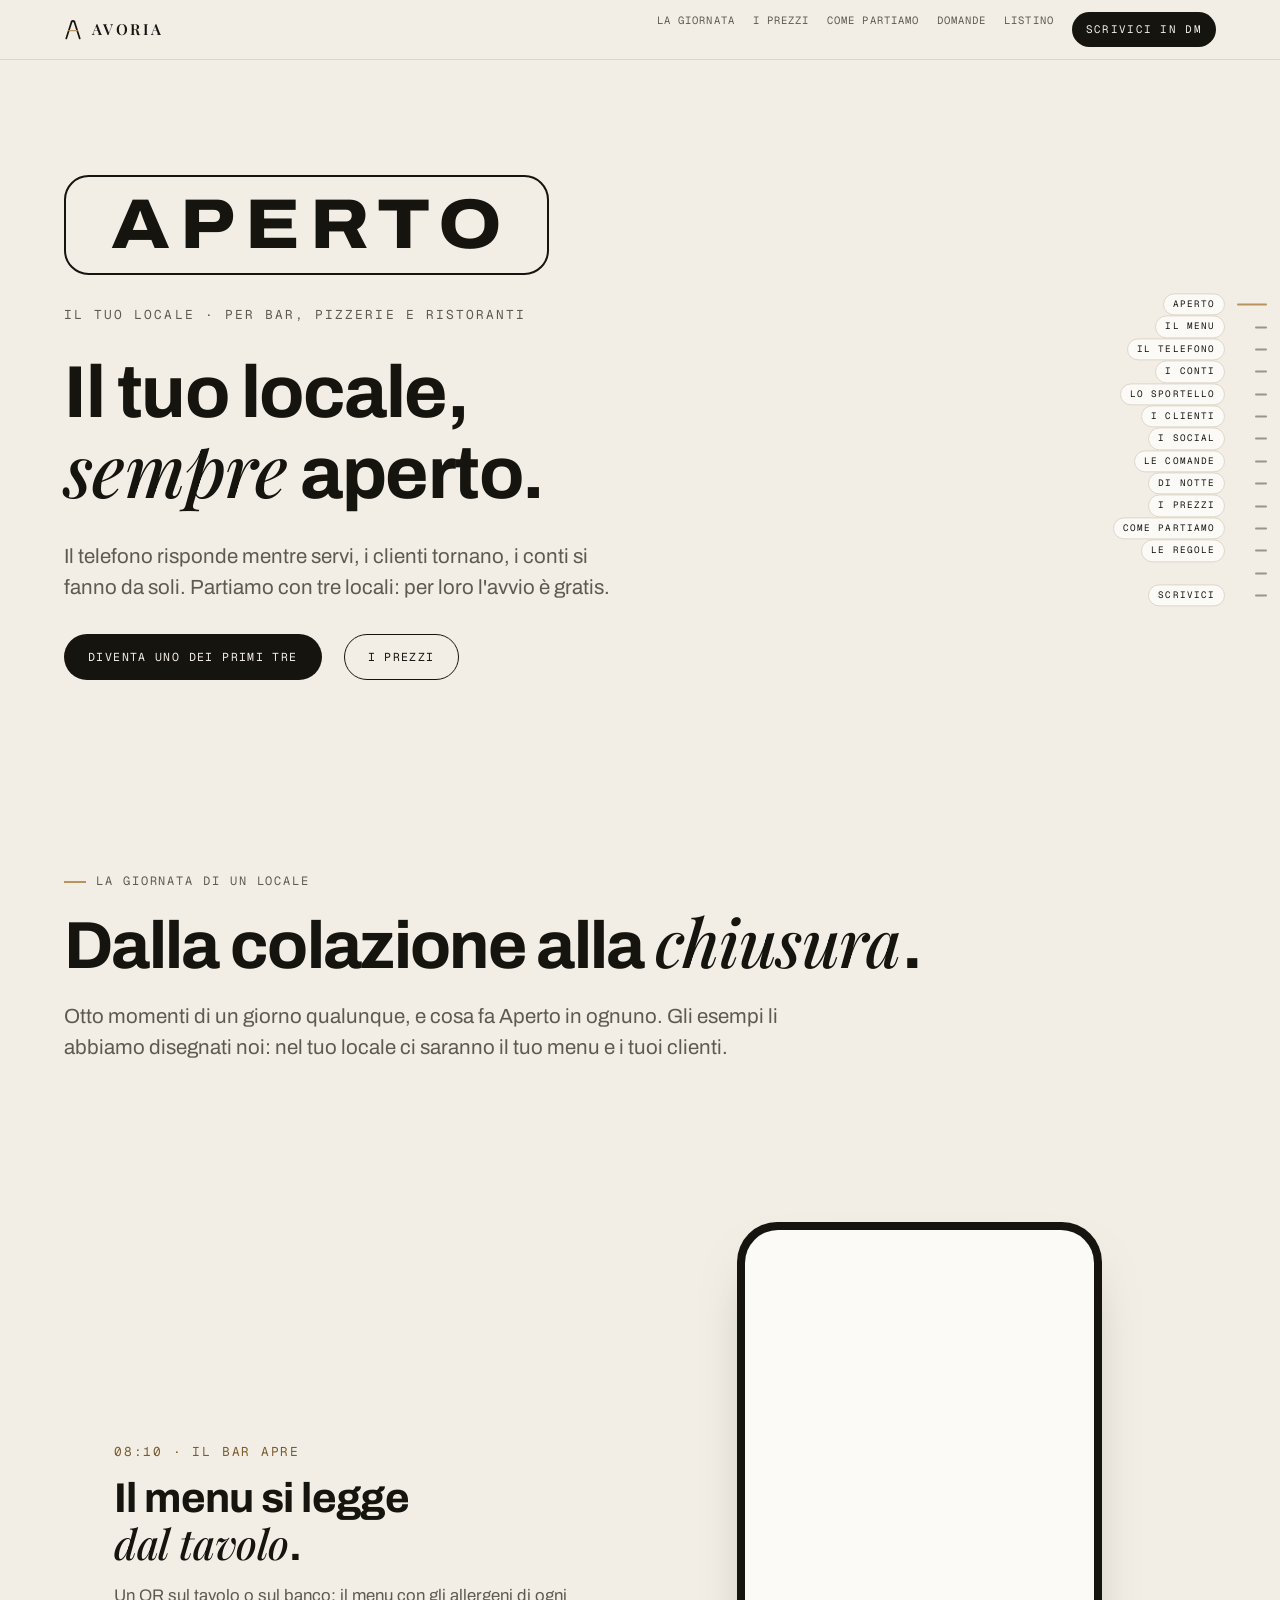
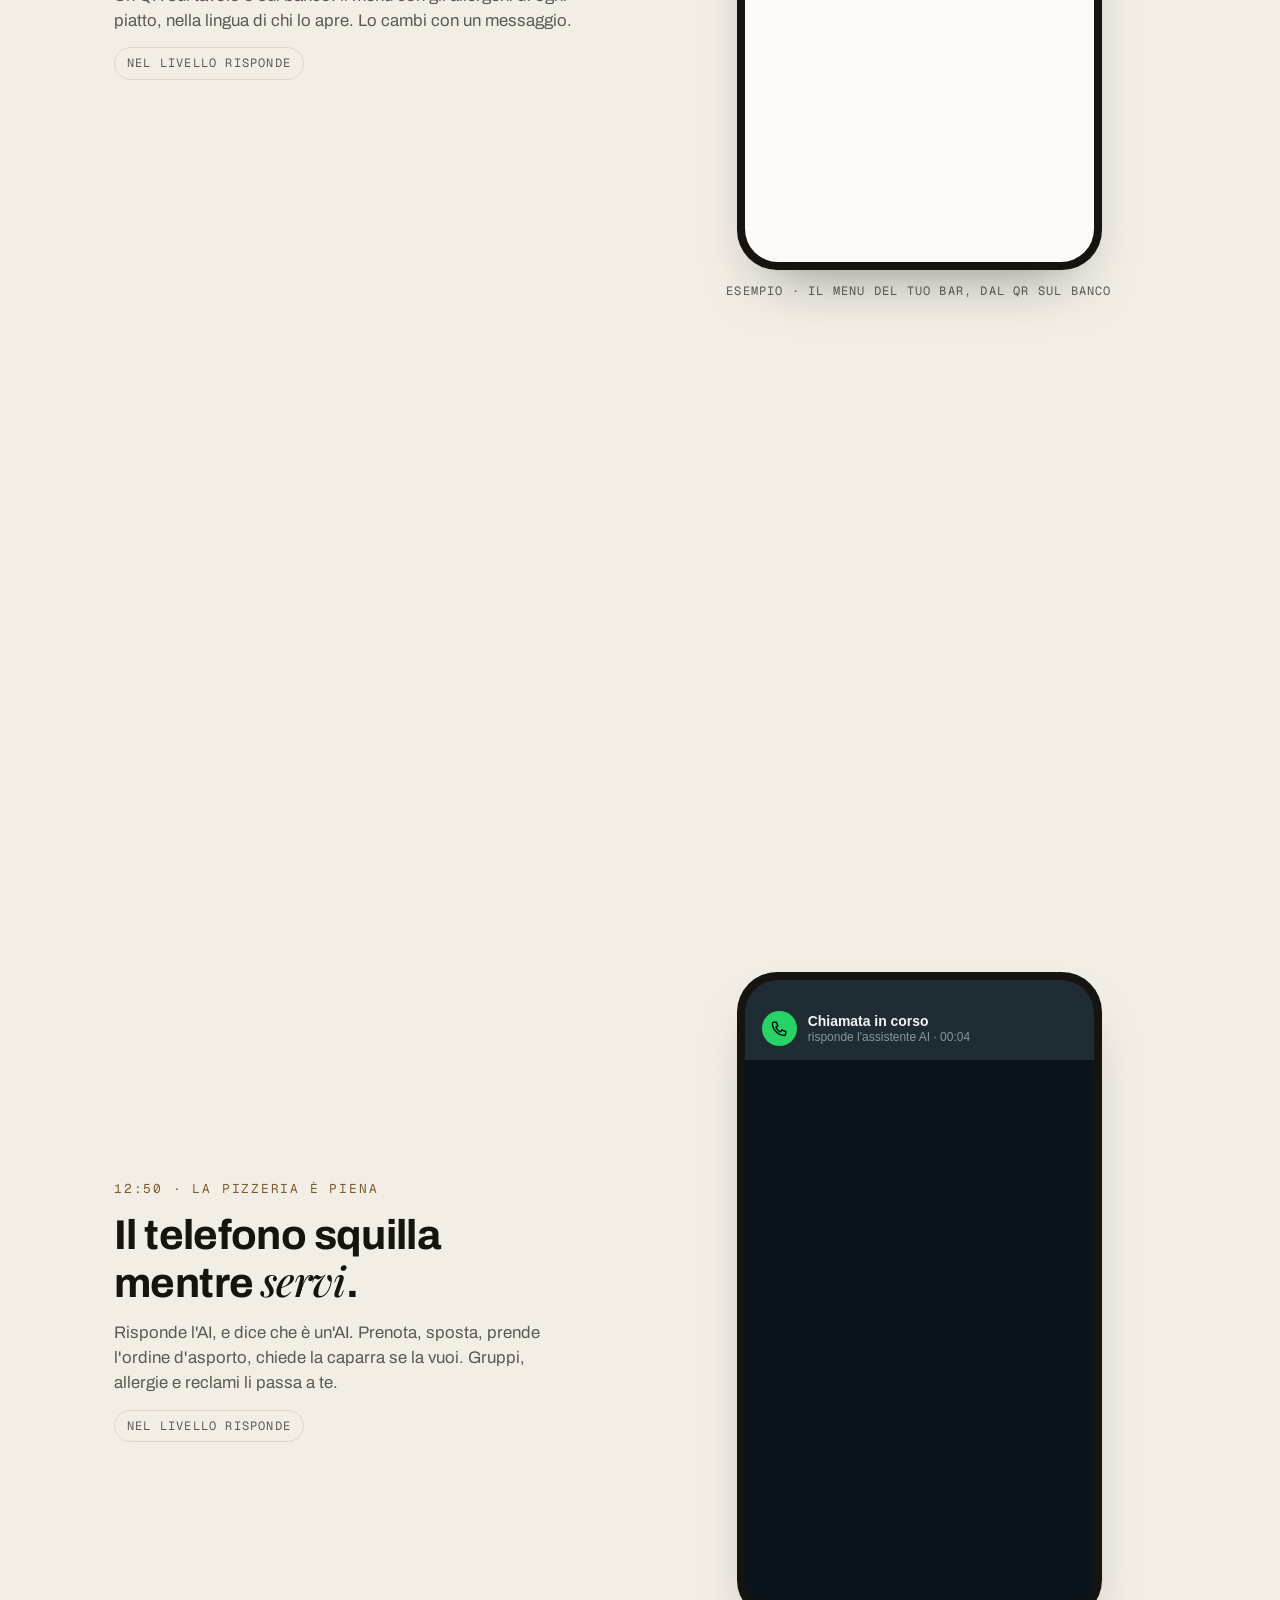
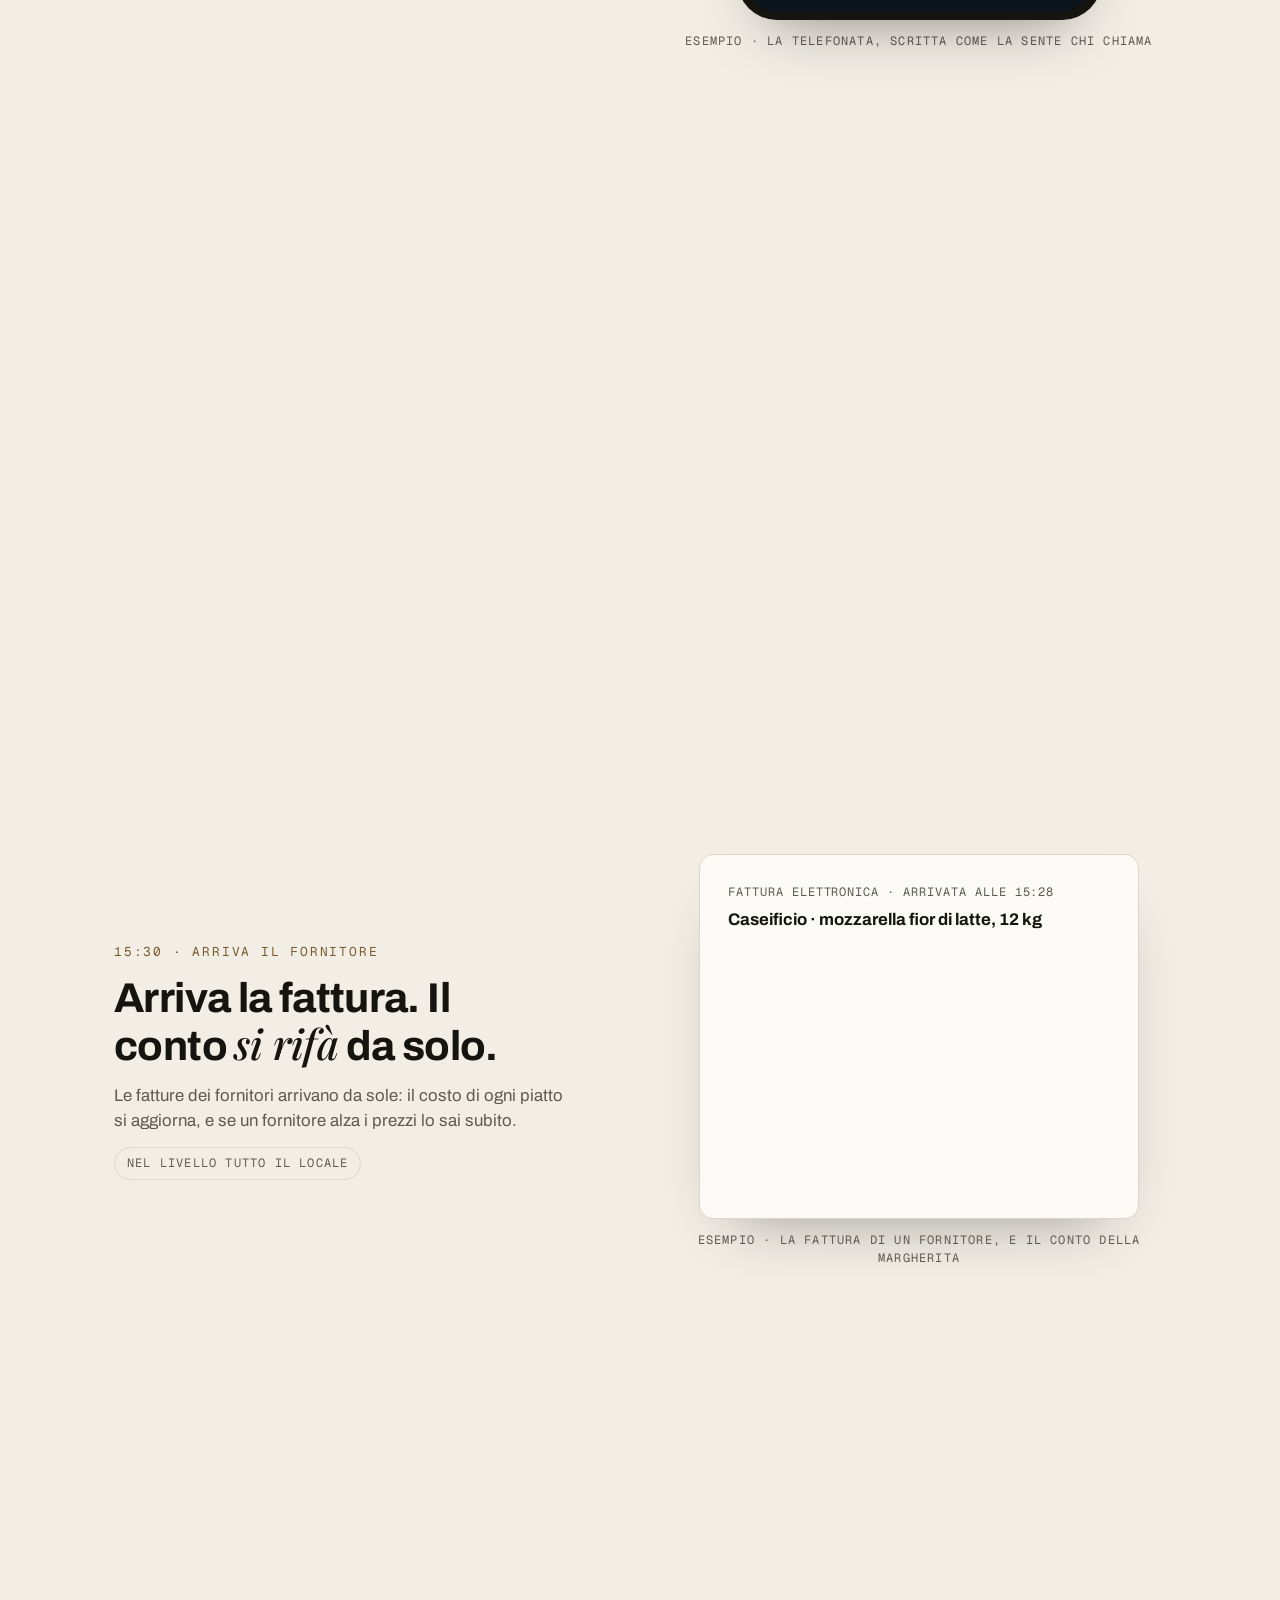
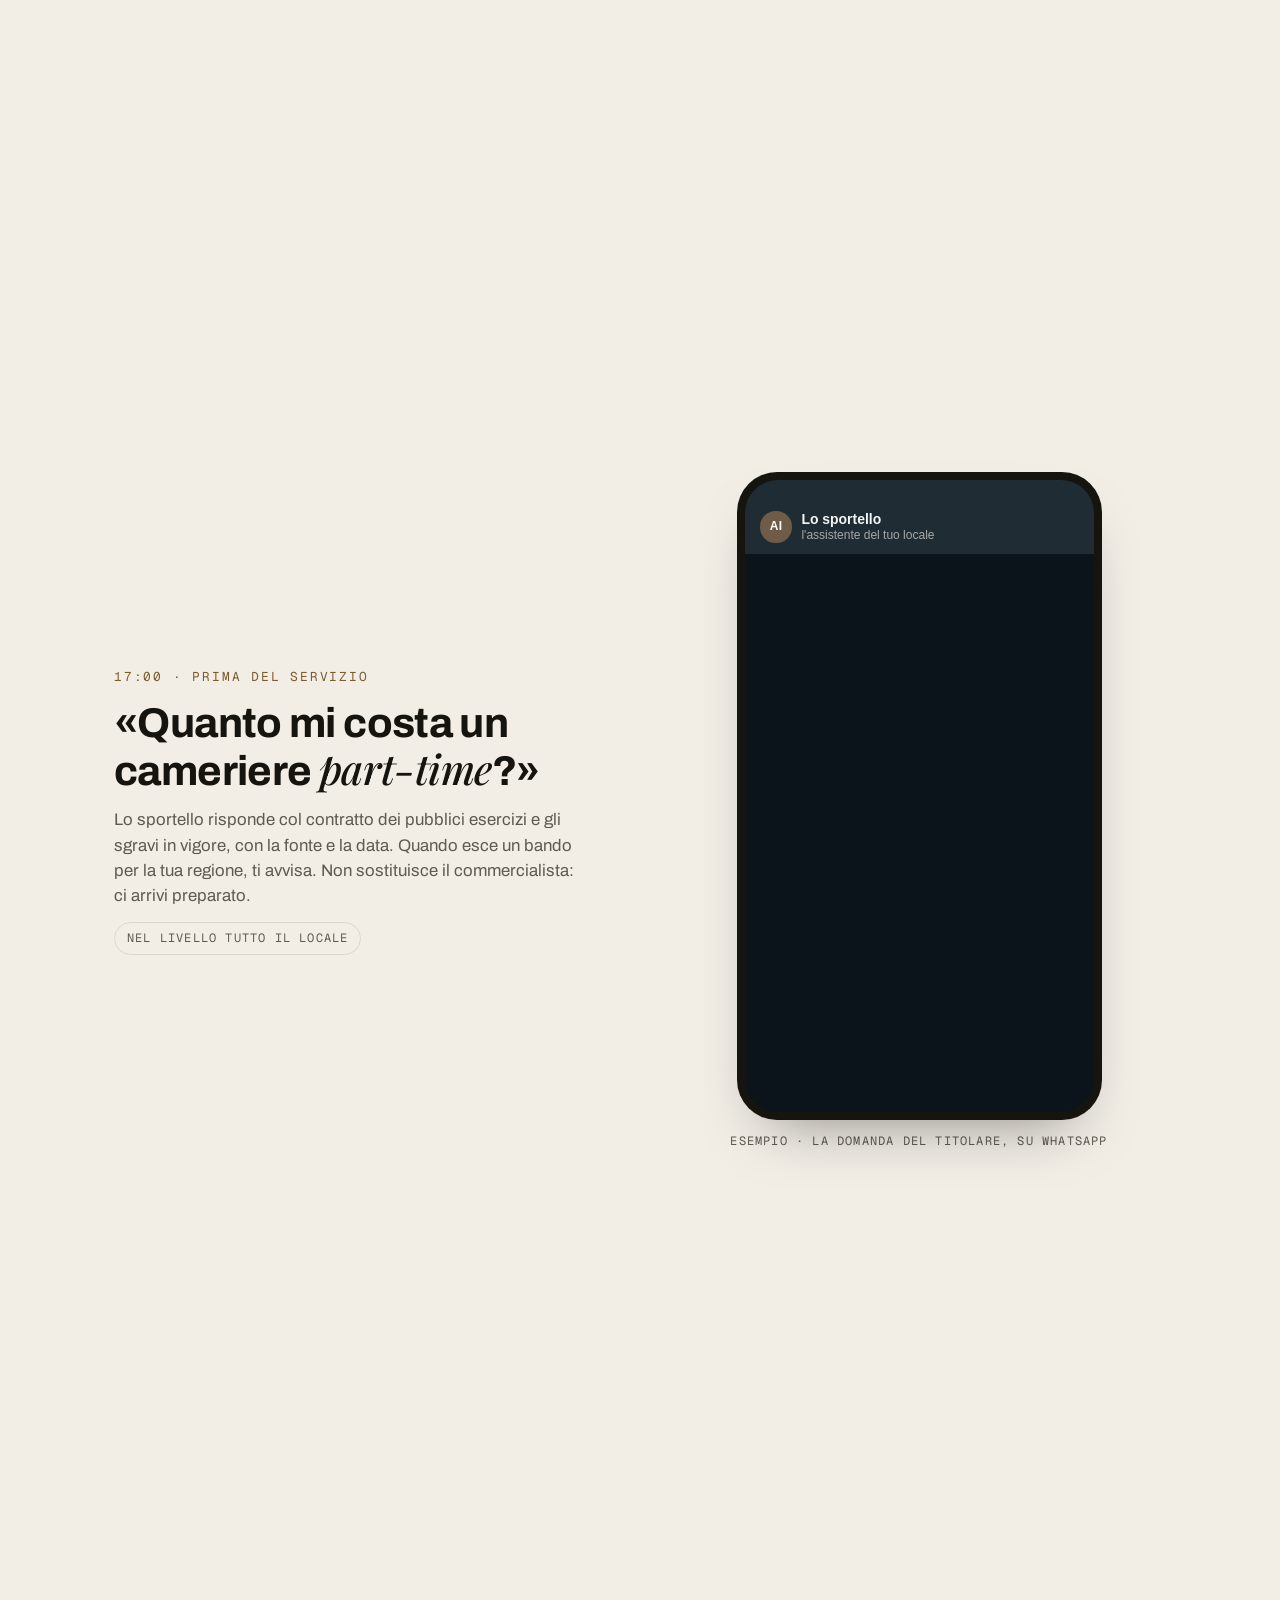
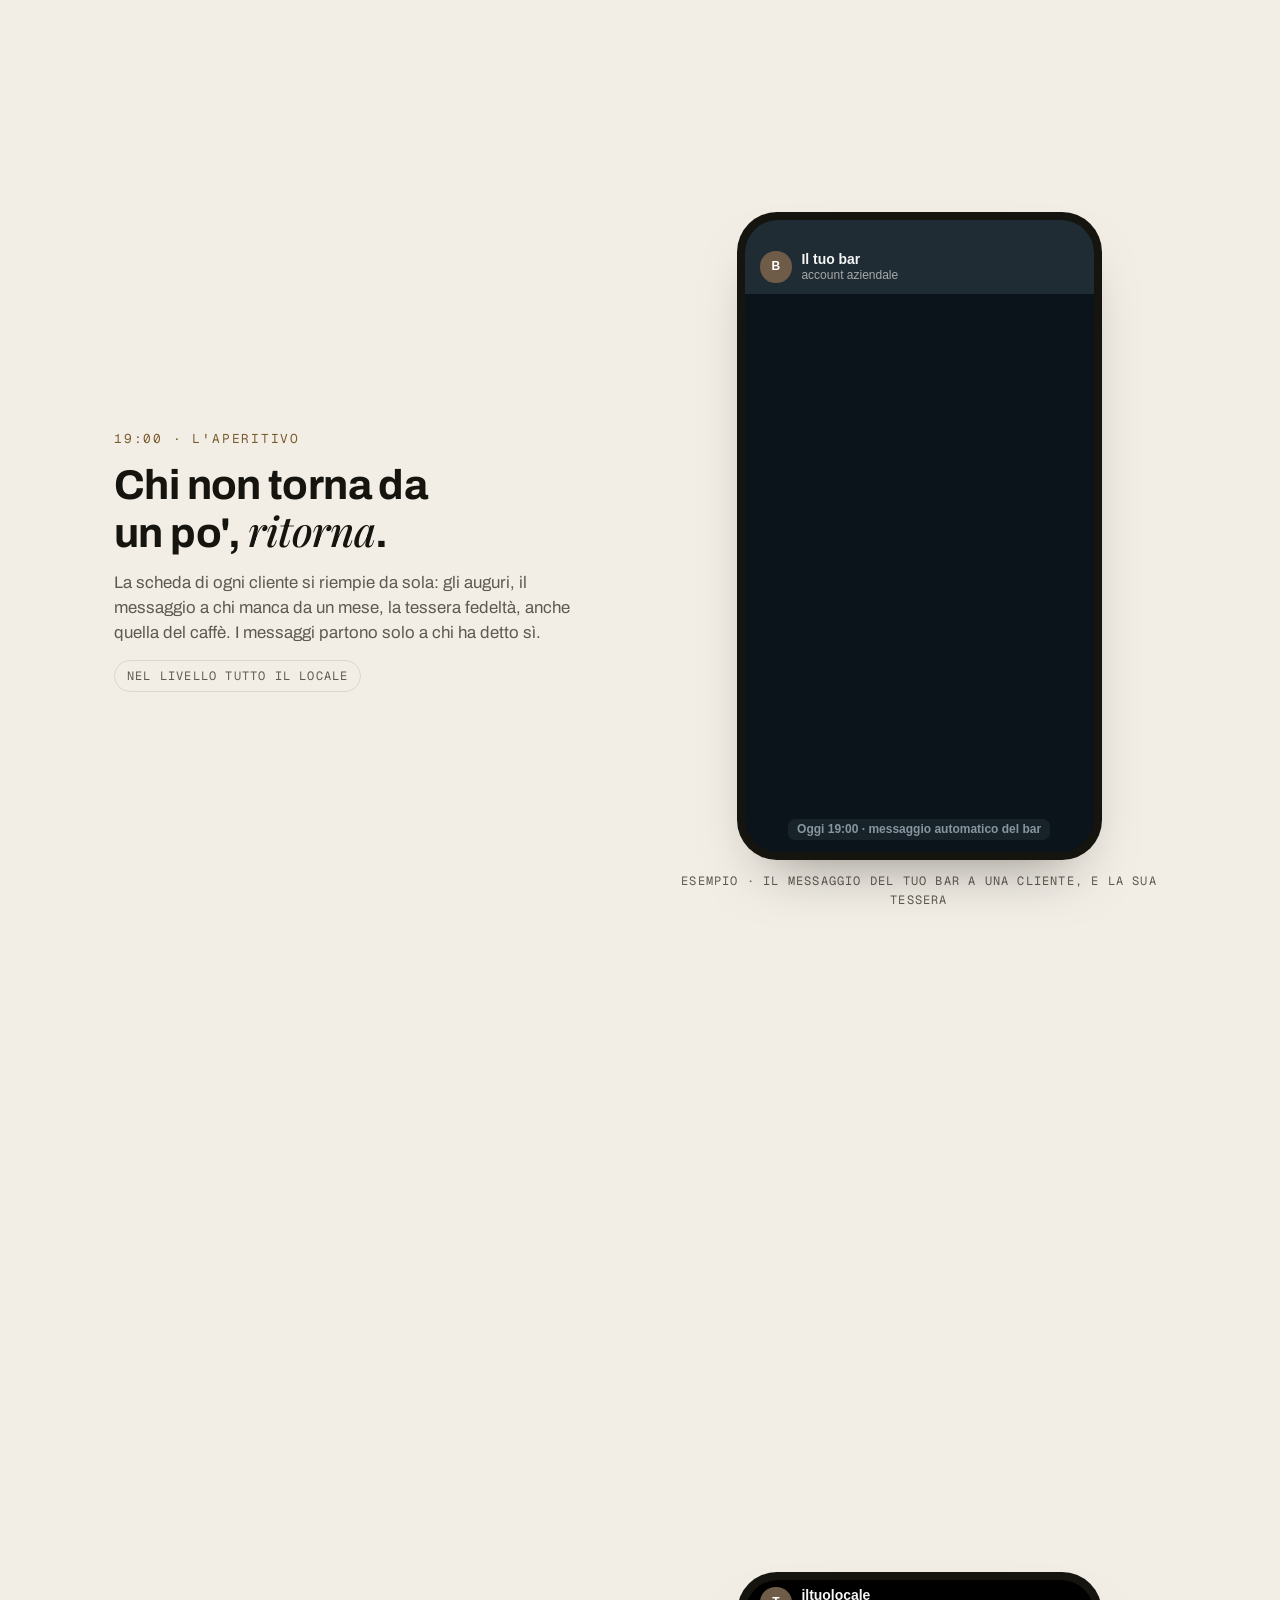
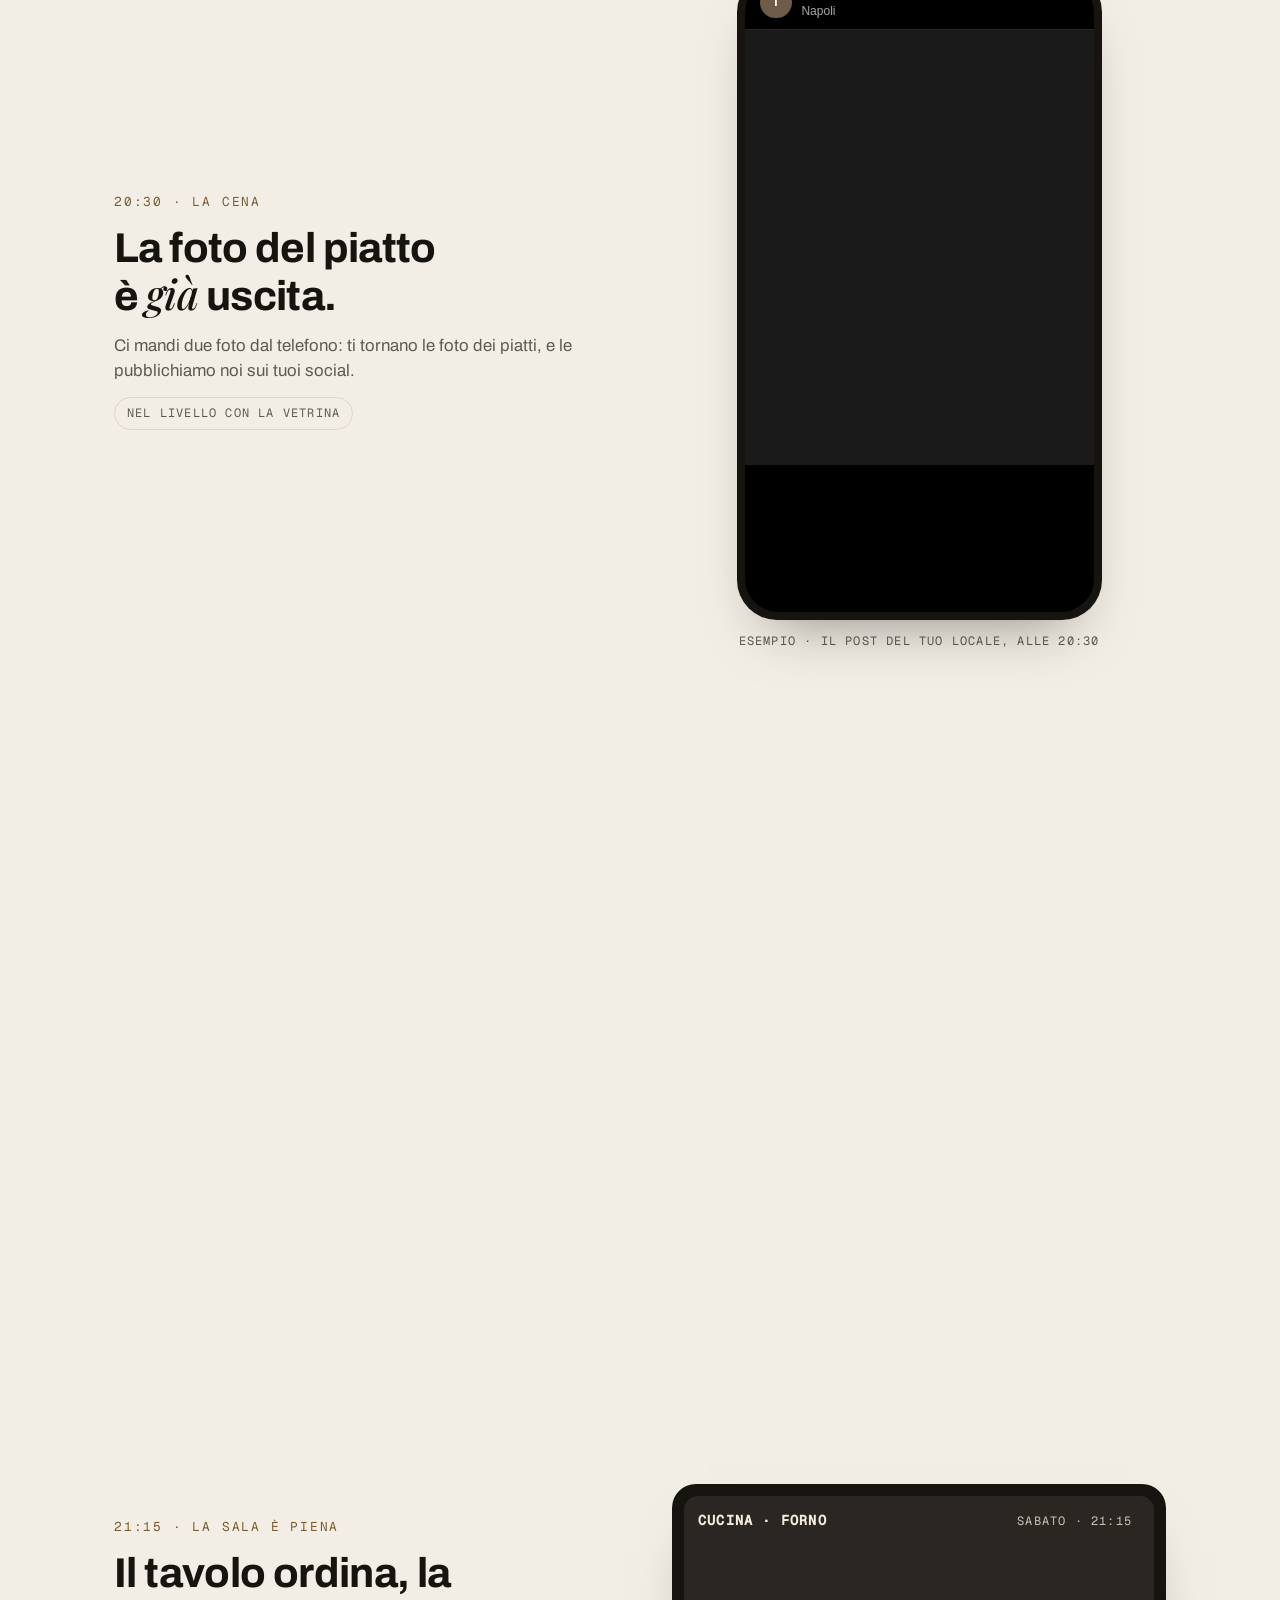
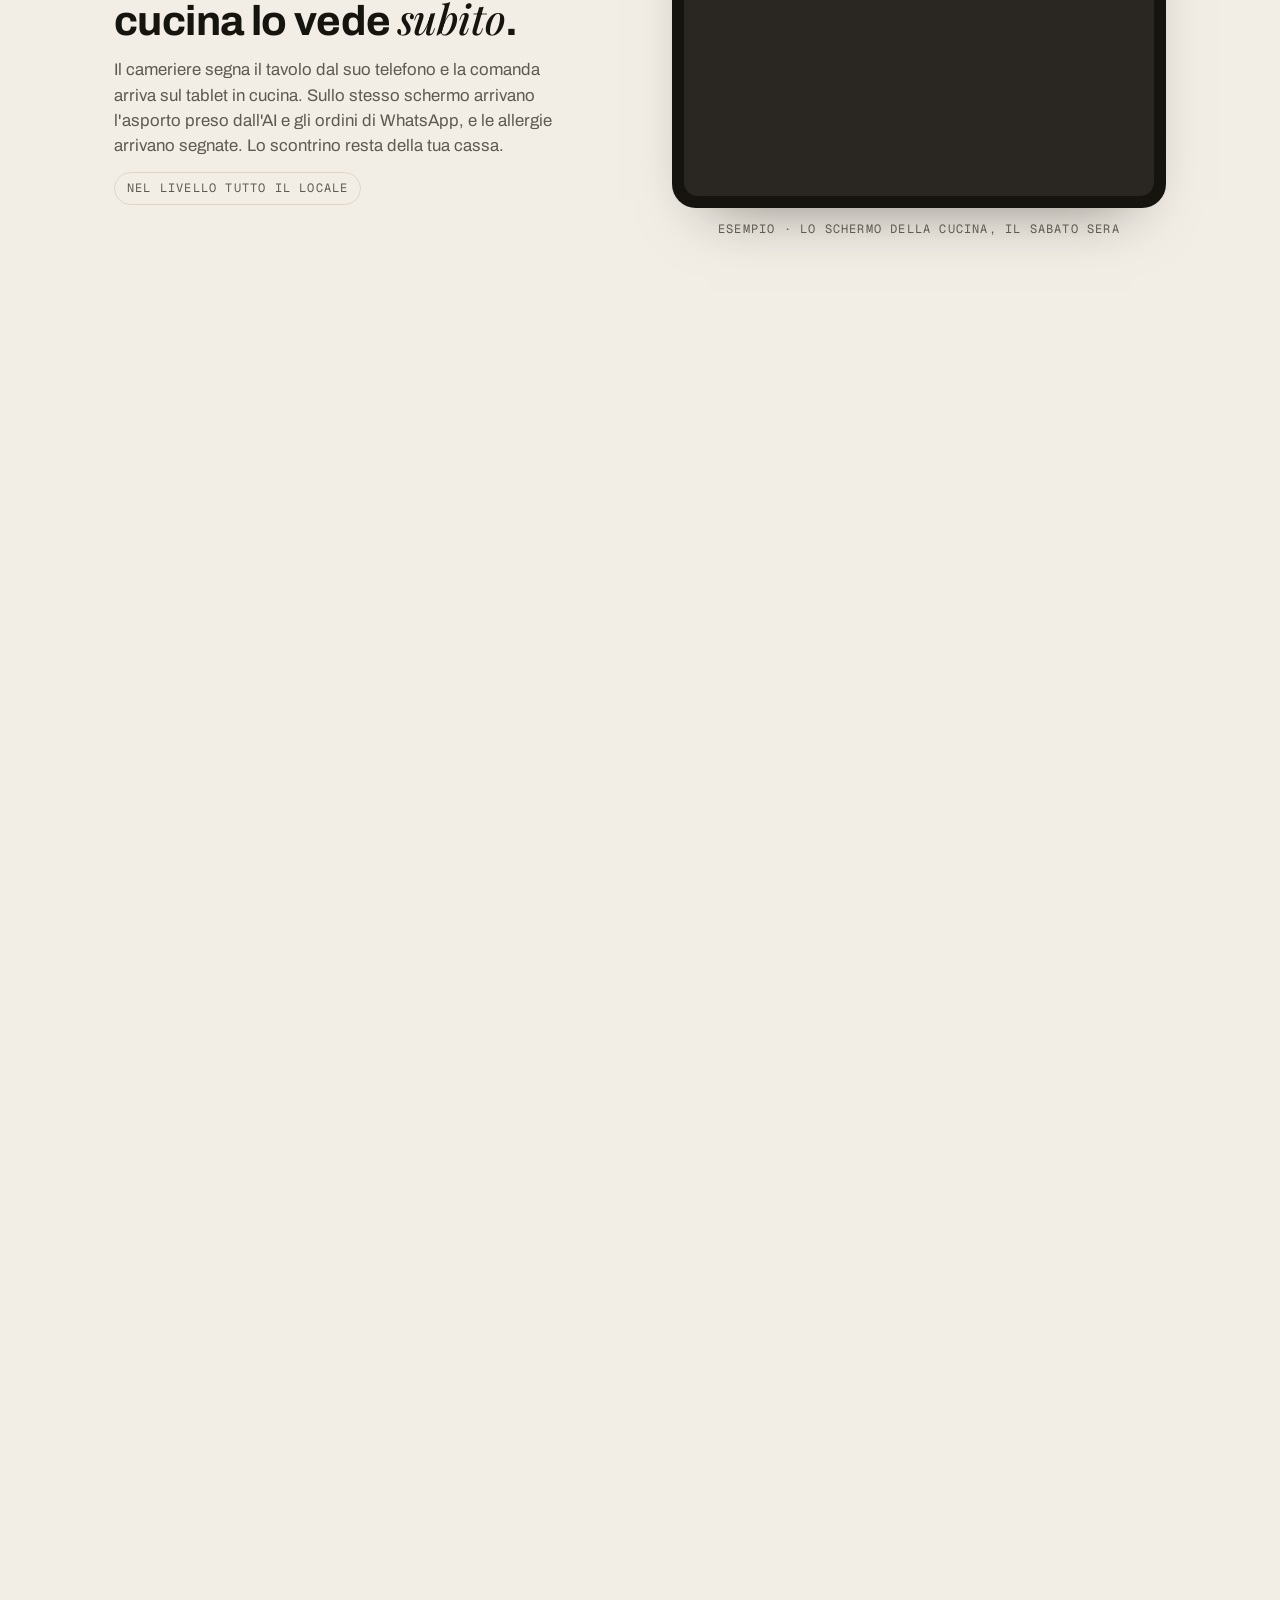
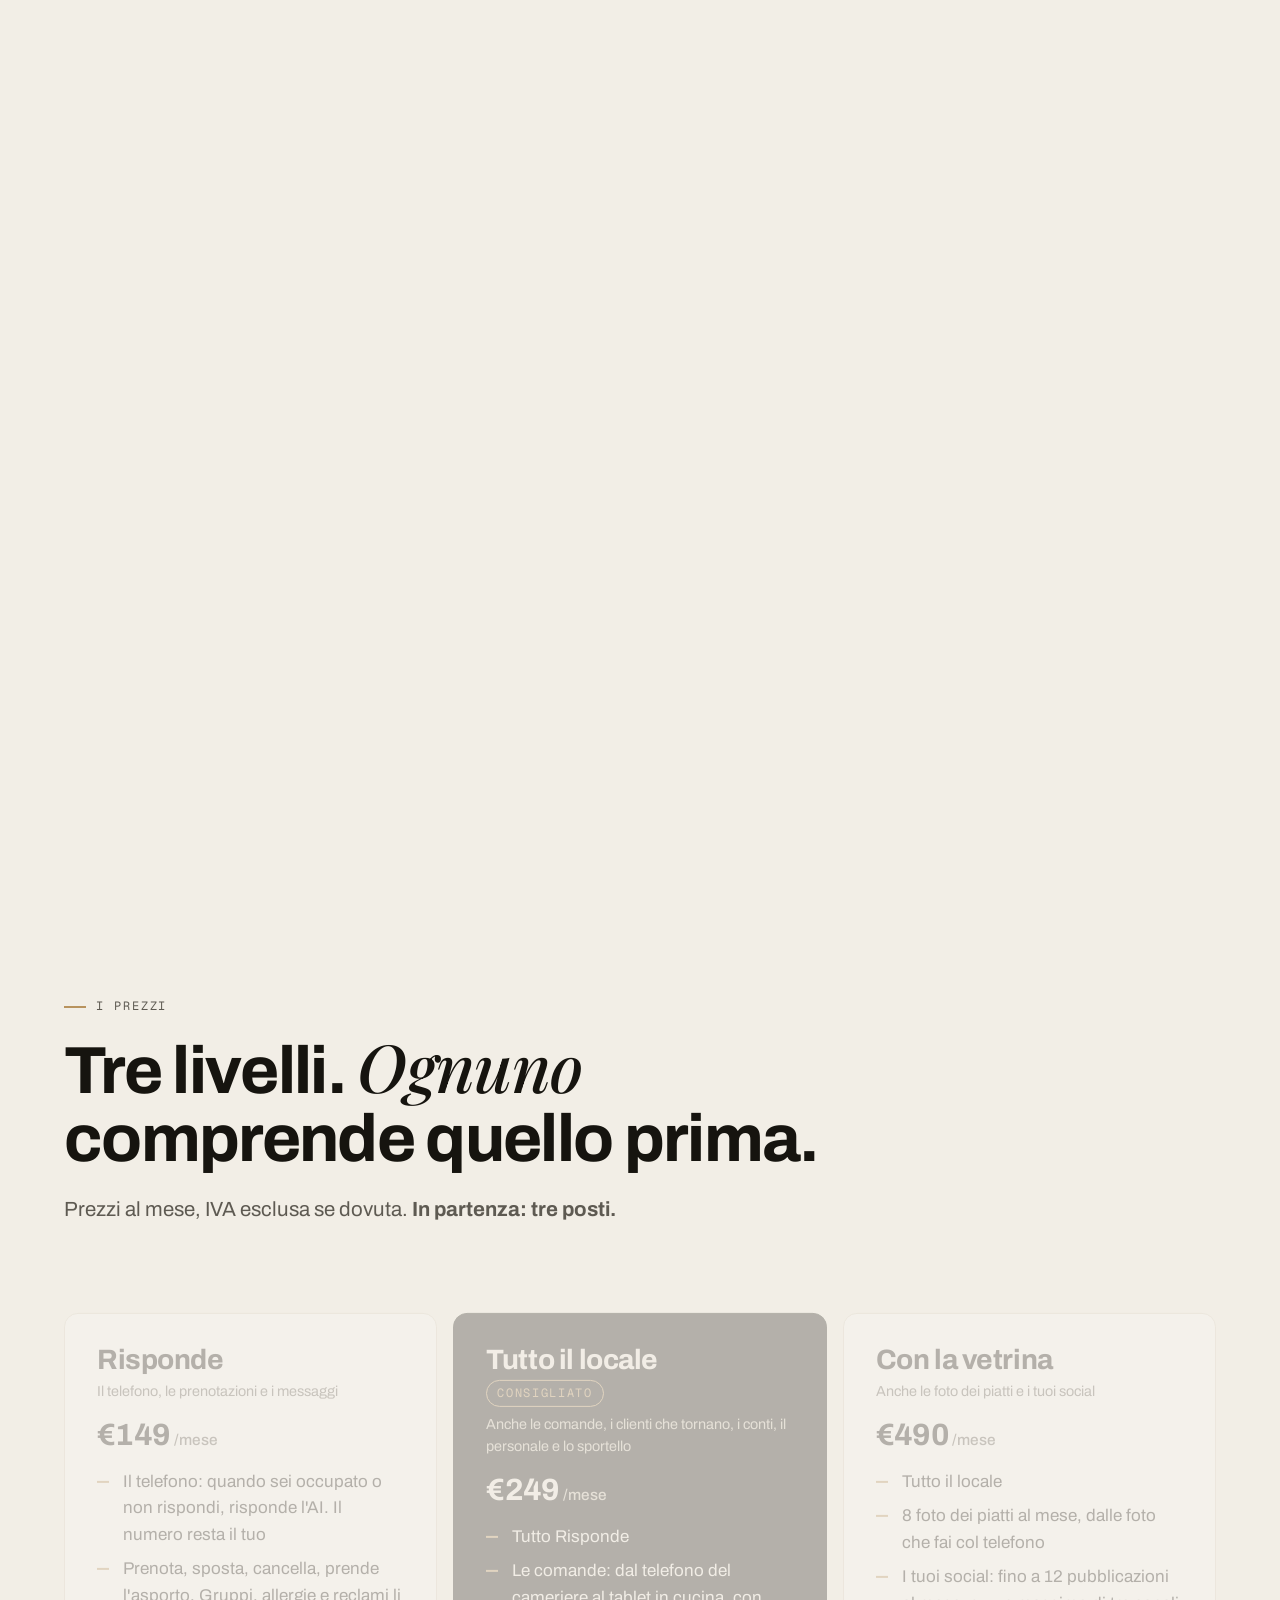
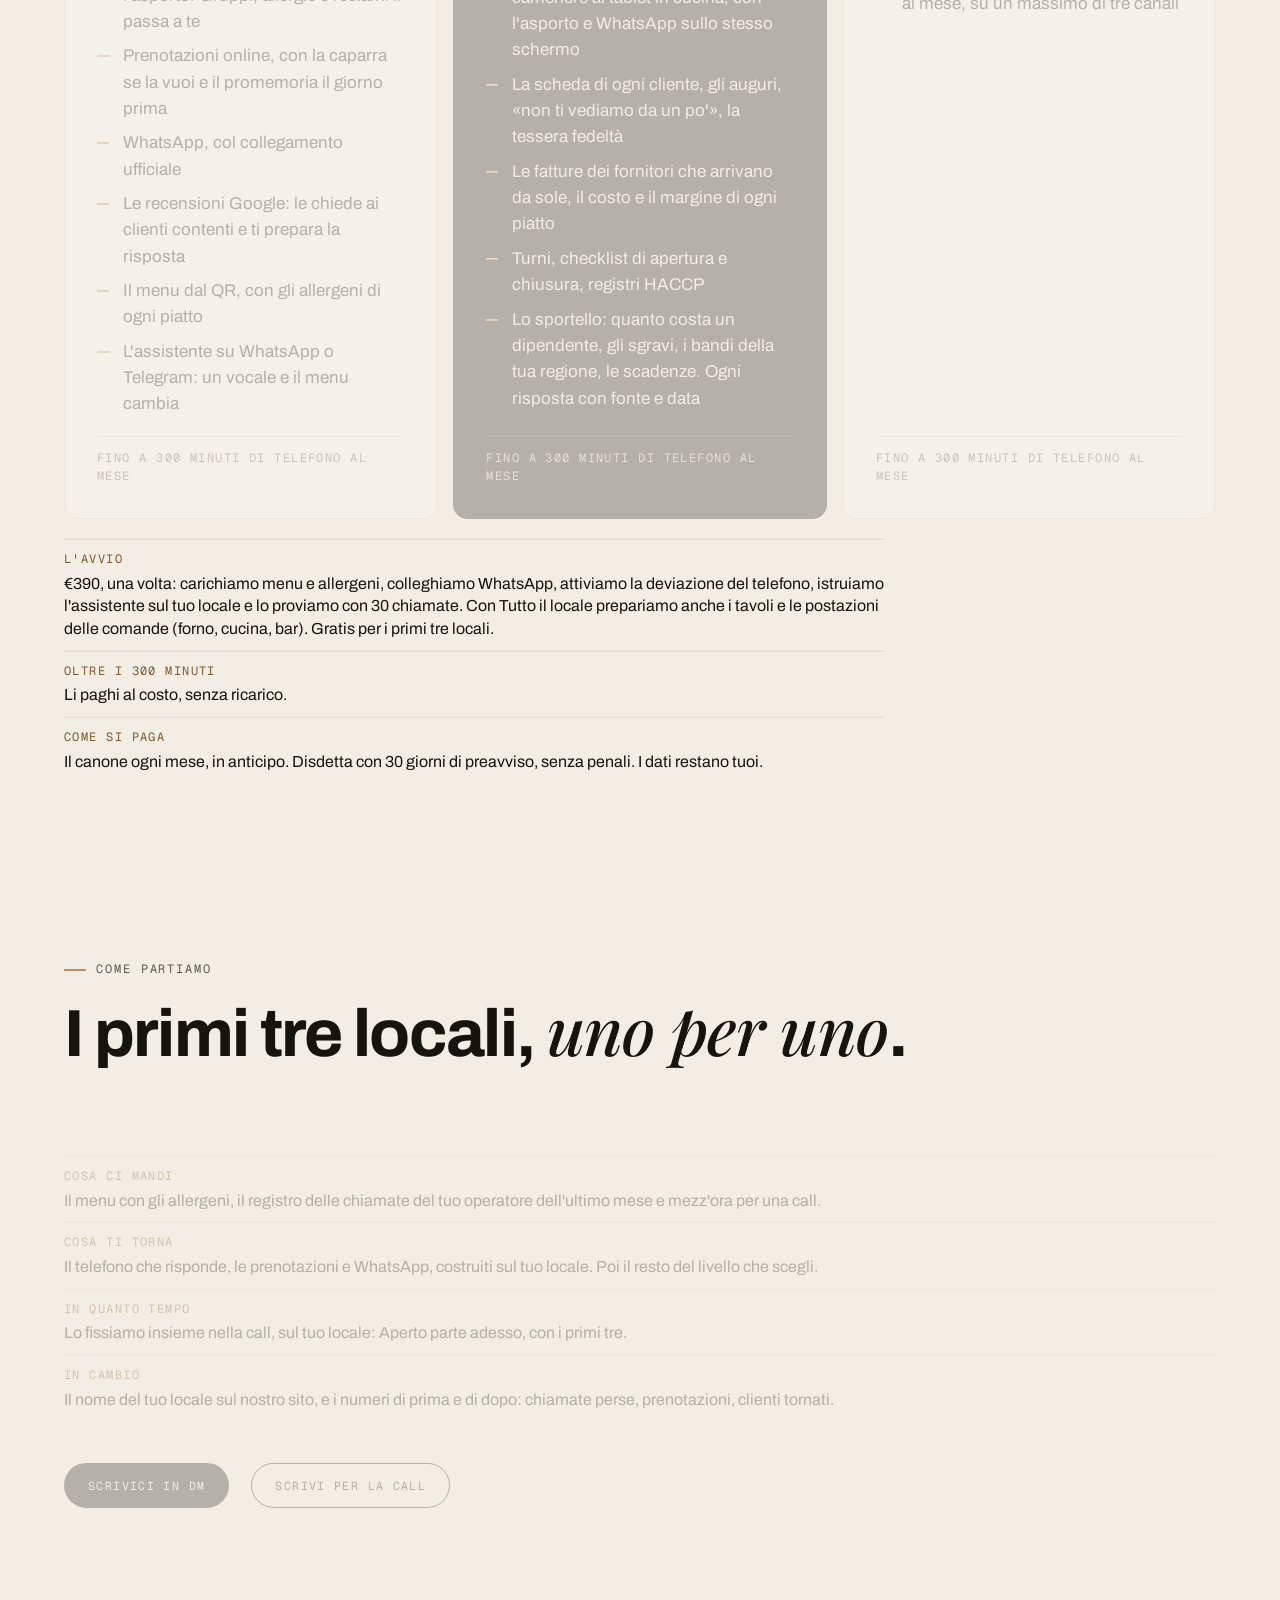
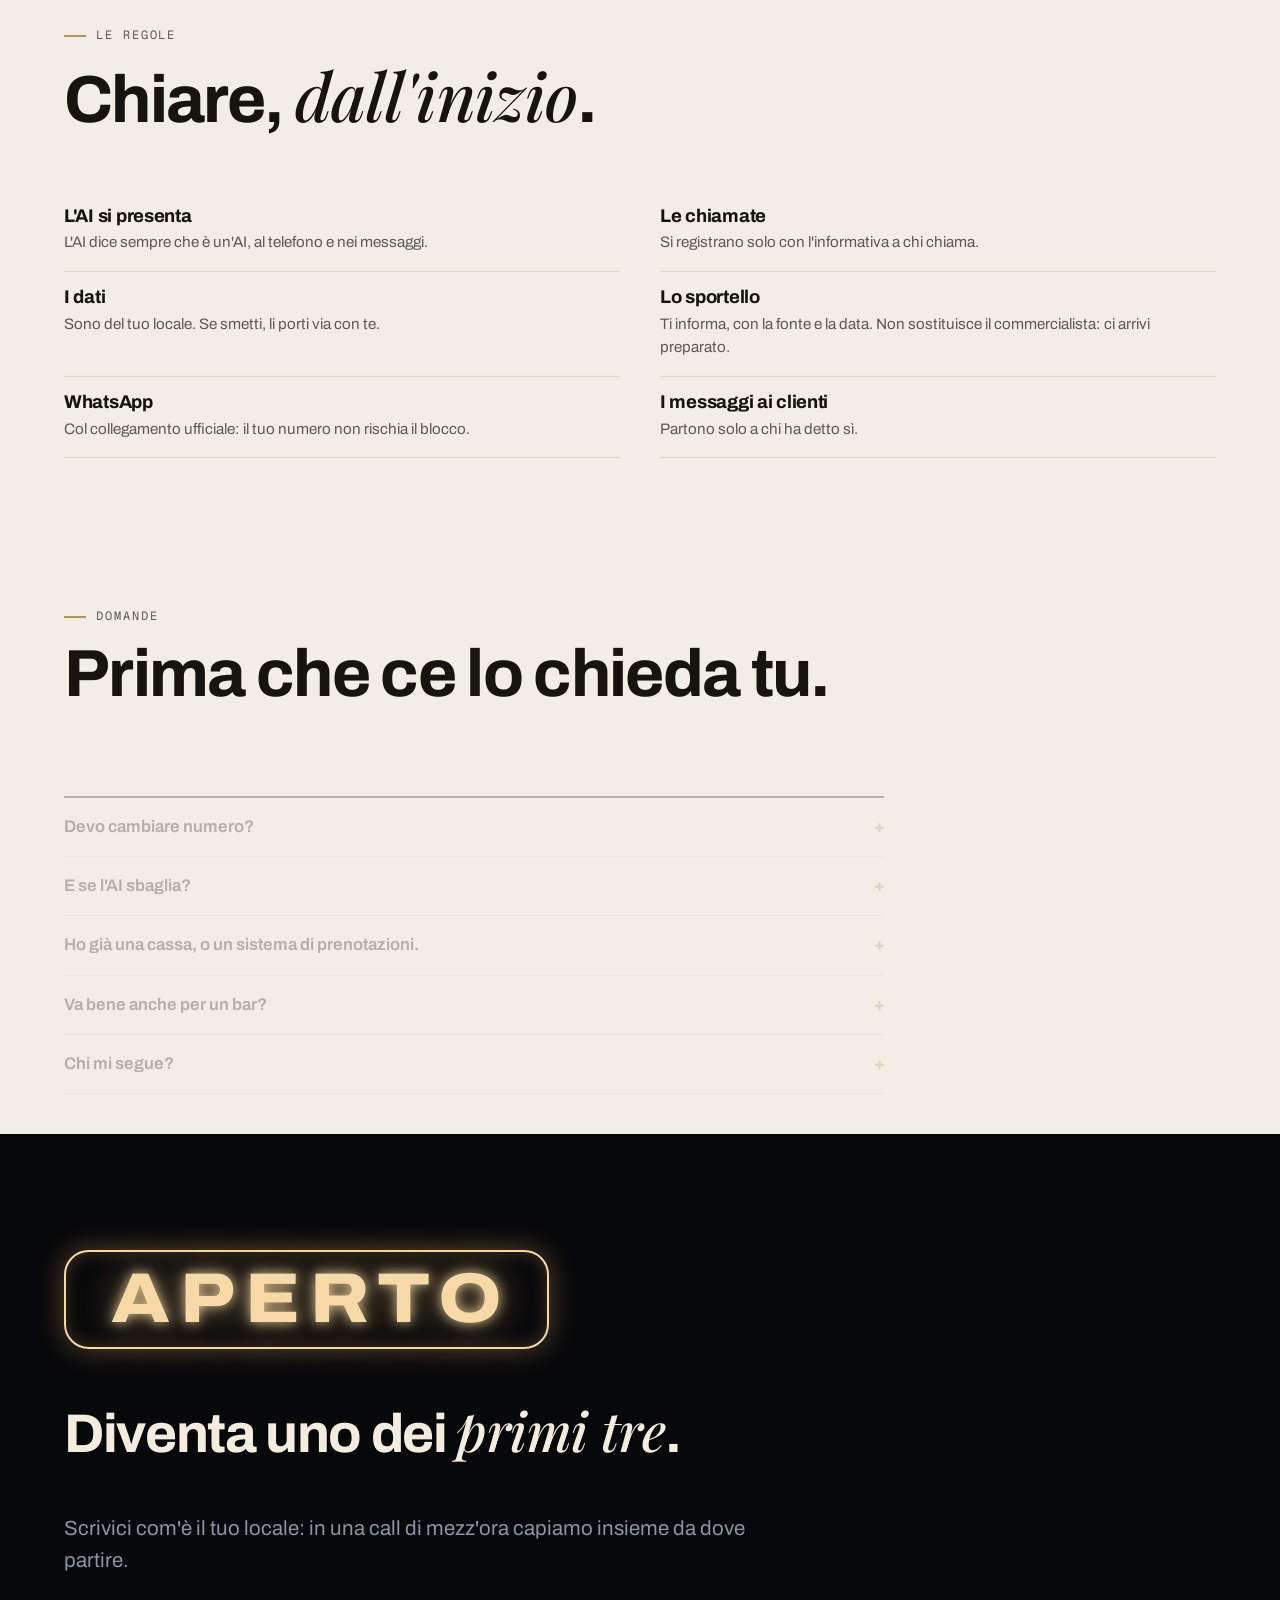
==== commit 03f6b411: "aperto: i minori della revisione — focus visibile, «Vai al contenuto», «Rivedi» leggibile, piede e c" ====
--- a/aperto/index.html
+++ b/aperto/index.html
@@ -16,9 +16,194 @@
 <meta name="twitter:card" content="summary_large_image">
 <meta property="og:locale" content="it_IT">
 <link rel="icon" href="data:image/svg+xml,%3Csvg xmlns='http://www.w3.org/2000/svg' viewBox='40 30 160 200'%3E%3Crect x='40' y='30' width='160' height='200' fill='%231C1813'/%3E%3Cg fill='none' stroke='%23F4ECDE' stroke-width='15' stroke-linecap='round' stroke-linejoin='round'%3E%3Cpath d='M60 210 L108 60'/%3E%3Cpath d='M180 210 L132 60'/%3E%3Cpath d='M108 60 Q120 46 132 60'/%3E%3C/g%3E%3Cline x1='84' y1='140' x2='156' y2='140' stroke='%23B8935E' stroke-width='13' stroke-linecap='round'/%3E%3C/svg%3E" />
-<link rel="preconnect" href="https://fonts.googleapis.com">
-<link rel="preconnect" href="https://fonts.gstatic.com" crossorigin>
-<link rel="stylesheet" href="https://fonts.googleapis.com/css2?family=Archivo:wdth,wght@62..125,300..900&family=Geist+Mono:wght@400;500&family=Playfair+Display:ital,wght@0,600;1,500&display=swap">
+<style>@font-face {
+  font-family: 'Archivo';
+  font-style: normal;
+  font-weight: 300 900;
+  font-stretch: 62% 125%;
+  font-display: swap;
+  src: url(../font/archivo-normal-300-900-vietnamese.woff2) format('woff2');
+  unicode-range: U+0102-0103, U+0110-0111, U+0128-0129, U+0168-0169, U+01A0-01A1, U+01AF-01B0, U+0300-0301, U+0303-0304, U+0308-0309, U+0323, U+0329, U+1EA0-1EF9, U+20AB;
+}
+@font-face {
+  font-family: 'Archivo';
+  font-style: normal;
+  font-weight: 300 900;
+  font-stretch: 62% 125%;
+  font-display: swap;
+  src: url(../font/archivo-normal-300-900-latin-ext.woff2) format('woff2');
+  unicode-range: U+0100-02BA, U+02BD-02C5, U+02C7-02CC, U+02CE-02D7, U+02DD-02FF, U+0304, U+0308, U+0329, U+1D00-1DBF, U+1E00-1E9F, U+1EF2-1EFF, U+2020, U+20A0-20AB, U+20AD-20C0, U+2113, U+2C60-2C7F, U+A720-A7FF;
+}
+@font-face {
+  font-family: 'Archivo';
+  font-style: normal;
+  font-weight: 300 900;
+  font-stretch: 62% 125%;
+  font-display: swap;
+  src: url(../font/archivo-normal-300-900-latin.woff2) format('woff2');
+  unicode-range: U+0000-00FF, U+0131, U+0152-0153, U+02BB-02BC, U+02C6, U+02DA, U+02DC, U+0304, U+0308, U+0329, U+2000-206F, U+20AC, U+2122, U+2191, U+2193, U+2212, U+2215, U+FEFF, U+FFFD;
+}
+@font-face {
+  font-family: 'Geist Mono';
+  font-style: normal;
+  font-weight: 400;
+  font-display: swap;
+  src: url(../font/geist-mono-normal-400-cyrillic-ext.woff2) format('woff2');
+  unicode-range: U+0460-052F, U+1C80-1C8A, U+20B4, U+2DE0-2DFF, U+A640-A69F, U+FE2E-FE2F;
+}
+@font-face {
+  font-family: 'Geist Mono';
+  font-style: normal;
+  font-weight: 400;
+  font-display: swap;
+  src: url(../font/geist-mono-normal-400-cyrillic.woff2) format('woff2');
+  unicode-range: U+0301, U+0400-045F, U+0490-0491, U+04B0-04B1, U+2116;
+}
+@font-face {
+  font-family: 'Geist Mono';
+  font-style: normal;
+  font-weight: 400;
+  font-display: swap;
+  src: url(../font/geist-mono-normal-400-symbols2.woff2) format('woff2');
+  unicode-range: U+2000-2001, U+2004-2008, U+200A, U+23B8-23BD, U+2500-259F;
+}
+@font-face {
+  font-family: 'Geist Mono';
+  font-style: normal;
+  font-weight: 400;
+  font-display: swap;
+  src: url(../font/geist-mono-normal-400-vietnamese.woff2) format('woff2');
+  unicode-range: U+0102-0103, U+0110-0111, U+0128-0129, U+0168-0169, U+01A0-01A1, U+01AF-01B0, U+0300-0301, U+0303-0304, U+0308-0309, U+0323, U+0329, U+1EA0-1EF9, U+20AB;
+}
+@font-face {
+  font-family: 'Geist Mono';
+  font-style: normal;
+  font-weight: 400;
+  font-display: swap;
+  src: url(../font/geist-mono-normal-400-latin-ext.woff2) format('woff2');
+  unicode-range: U+0100-02BA, U+02BD-02C5, U+02C7-02CC, U+02CE-02D7, U+02DD-02FF, U+0304, U+0308, U+0329, U+1D00-1DBF, U+1E00-1E9F, U+1EF2-1EFF, U+2020, U+20A0-20AB, U+20AD-20C0, U+2113, U+2C60-2C7F, U+A720-A7FF;
+}
+@font-face {
+  font-family: 'Geist Mono';
+  font-style: normal;
+  font-weight: 400;
+  font-display: swap;
+  src: url(../font/geist-mono-normal-400-latin.woff2) format('woff2');
+  unicode-range: U+0000-00FF, U+0131, U+0152-0153, U+02BB-02BC, U+02C6, U+02DA, U+02DC, U+0304, U+0308, U+0329, U+2000-206F, U+20AC, U+2122, U+2191, U+2193, U+2212, U+2215, U+FEFF, U+FFFD;
+}
+@font-face {
+  font-family: 'Geist Mono';
+  font-style: normal;
+  font-weight: 500;
+  font-display: swap;
+  src: url(../font/geist-mono-normal-400-cyrillic-ext.woff2) format('woff2');
+  unicode-range: U+0460-052F, U+1C80-1C8A, U+20B4, U+2DE0-2DFF, U+A640-A69F, U+FE2E-FE2F;
+}
+@font-face {
+  font-family: 'Geist Mono';
+  font-style: normal;
+  font-weight: 500;
+  font-display: swap;
+  src: url(../font/geist-mono-normal-400-cyrillic.woff2) format('woff2');
+  unicode-range: U+0301, U+0400-045F, U+0490-0491, U+04B0-04B1, U+2116;
+}
+@font-face {
+  font-family: 'Geist Mono';
+  font-style: normal;
+  font-weight: 500;
+  font-display: swap;
+  src: url(../font/geist-mono-normal-400-symbols2.woff2) format('woff2');
+  unicode-range: U+2000-2001, U+2004-2008, U+200A, U+23B8-23BD, U+2500-259F;
+}
+@font-face {
+  font-family: 'Geist Mono';
+  font-style: normal;
+  font-weight: 500;
+  font-display: swap;
+  src: url(../font/geist-mono-normal-400-vietnamese.woff2) format('woff2');
+  unicode-range: U+0102-0103, U+0110-0111, U+0128-0129, U+0168-0169, U+01A0-01A1, U+01AF-01B0, U+0300-0301, U+0303-0304, U+0308-0309, U+0323, U+0329, U+1EA0-1EF9, U+20AB;
+}
+@font-face {
+  font-family: 'Geist Mono';
+  font-style: normal;
+  font-weight: 500;
+  font-display: swap;
+  src: url(../font/geist-mono-normal-400-latin-ext.woff2) format('woff2');
+  unicode-range: U+0100-02BA, U+02BD-02C5, U+02C7-02CC, U+02CE-02D7, U+02DD-02FF, U+0304, U+0308, U+0329, U+1D00-1DBF, U+1E00-1E9F, U+1EF2-1EFF, U+2020, U+20A0-20AB, U+20AD-20C0, U+2113, U+2C60-2C7F, U+A720-A7FF;
+}
+@font-face {
+  font-family: 'Geist Mono';
+  font-style: normal;
+  font-weight: 500;
+  font-display: swap;
+  src: url(../font/geist-mono-normal-400-latin.woff2) format('woff2');
+  unicode-range: U+0000-00FF, U+0131, U+0152-0153, U+02BB-02BC, U+02C6, U+02DA, U+02DC, U+0304, U+0308, U+0329, U+2000-206F, U+20AC, U+2122, U+2191, U+2193, U+2212, U+2215, U+FEFF, U+FFFD;
+}
+@font-face {
+  font-family: 'Playfair Display';
+  font-style: italic;
+  font-weight: 500;
+  font-display: swap;
+  src: url(../font/playfair-display-italic-500-cyrillic.woff2) format('woff2');
+  unicode-range: U+0301, U+0400-045F, U+0490-0491, U+04B0-04B1, U+2116;
+}
+@font-face {
+  font-family: 'Playfair Display';
+  font-style: italic;
+  font-weight: 500;
+  font-display: swap;
+  src: url(../font/playfair-display-italic-500-vietnamese.woff2) format('woff2');
+  unicode-range: U+0102-0103, U+0110-0111, U+0128-0129, U+0168-0169, U+01A0-01A1, U+01AF-01B0, U+0300-0301, U+0303-0304, U+0308-0309, U+0323, U+0329, U+1EA0-1EF9, U+20AB;
+}
+@font-face {
+  font-family: 'Playfair Display';
+  font-style: italic;
+  font-weight: 500;
+  font-display: swap;
+  src: url(../font/playfair-display-italic-500-latin-ext.woff2) format('woff2');
+  unicode-range: U+0100-02BA, U+02BD-02C5, U+02C7-02CC, U+02CE-02D7, U+02DD-02FF, U+0304, U+0308, U+0329, U+1D00-1DBF, U+1E00-1E9F, U+1EF2-1EFF, U+2020, U+20A0-20AB, U+20AD-20C0, U+2113, U+2C60-2C7F, U+A720-A7FF;
+}
+@font-face {
+  font-family: 'Playfair Display';
+  font-style: italic;
+  font-weight: 500;
+  font-display: swap;
+  src: url(../font/playfair-display-italic-500-latin.woff2) format('woff2');
+  unicode-range: U+0000-00FF, U+0131, U+0152-0153, U+02BB-02BC, U+02C6, U+02DA, U+02DC, U+0304, U+0308, U+0329, U+2000-206F, U+20AC, U+2122, U+2191, U+2193, U+2212, U+2215, U+FEFF, U+FFFD;
+}
+@font-face {
+  font-family: 'Playfair Display';
+  font-style: normal;
+  font-weight: 600;
+  font-display: swap;
+  src: url(../font/playfair-display-normal-600-cyrillic.woff2) format('woff2');
+  unicode-range: U+0301, U+0400-045F, U+0490-0491, U+04B0-04B1, U+2116;
+}
+@font-face {
+  font-family: 'Playfair Display';
+  font-style: normal;
+  font-weight: 600;
+  font-display: swap;
+  src: url(../font/playfair-display-normal-600-vietnamese.woff2) format('woff2');
+  unicode-range: U+0102-0103, U+0110-0111, U+0128-0129, U+0168-0169, U+01A0-01A1, U+01AF-01B0, U+0300-0301, U+0303-0304, U+0308-0309, U+0323, U+0329, U+1EA0-1EF9, U+20AB;
+}
+@font-face {
+  font-family: 'Playfair Display';
+  font-style: normal;
+  font-weight: 600;
+  font-display: swap;
+  src: url(../font/playfair-display-normal-600-latin-ext.woff2) format('woff2');
+  unicode-range: U+0100-02BA, U+02BD-02C5, U+02C7-02CC, U+02CE-02D7, U+02DD-02FF, U+0304, U+0308, U+0329, U+1D00-1DBF, U+1E00-1E9F, U+1EF2-1EFF, U+2020, U+20A0-20AB, U+20AD-20C0, U+2113, U+2C60-2C7F, U+A720-A7FF;
+}
+@font-face {
+  font-family: 'Playfair Display';
+  font-style: normal;
+  font-weight: 600;
+  font-display: swap;
+  src: url(../font/playfair-display-normal-600-latin.woff2) format('woff2');
+  unicode-range: U+0000-00FF, U+0131, U+0152-0153, U+02BB-02BC, U+02C6, U+02DA, U+02DC, U+0304, U+0308, U+0329, U+2000-206F, U+20AC, U+2122, U+2191, U+2193, U+2212, U+2215, U+FEFF, U+FFFD;
+}
+</style>
 <style>
 :root{
   --avorio:#F2EEE6; --posa:#FBFAF7; --inchiostro:#16140F; --grafite:#5E5A52;
@@ -67,7 +252,7 @@
 .indice button[aria-current="step"] .tacca::before{width:30px;background:var(--oro);opacity:1}
 .indice button.annuncia .nome{opacity:1;transform:none}
 .indice button:focus-visible{outline:none}
-.indice button:focus-visible .nome{outline:2px solid var(--oro);outline-offset:2px}
+.indice button:focus-visible .nome{outline:2px solid var(--anello,var(--oro));outline-offset:2px}
 
 
 .indice-corto{display:none}
@@ -92,7 +277,14 @@
 body{margin:0;background:var(--avorio);color:var(--inchiostro);font-family:var(--f-titolo);font-size:17px;line-height:1.55}
 a{color:inherit}
 svg,canvas{max-width:100%}
-:focus-visible{outline:2px solid var(--oro);outline-offset:3px}
+
+:root,.giorno{--anello:var(--inchiostro)}
+.notte,[data-tono="notte"]{--anello:var(--oro)}
+:focus-visible{outline:2px solid var(--anello);outline-offset:3px}
+
+.salta{position:fixed;left:12px;top:-200px;z-index:50;padding:12px 18px;border-radius:999px;background:var(--inchiostro);color:var(--avorio-luce);
+  font-family:var(--f-dati);font-size:.75rem;letter-spacing:.12em;text-transform:uppercase;text-decoration:none}
+.salta:focus{top:calc(12px + env(safe-area-inset-top,0px))}
 .fascia{padding-inline:clamp(16px,5vw,72px);padding-block:clamp(56px,9vw,120px)}
 .dentro{max-width:1180px;margin-inline:auto;display:flex;flex-direction:column;gap:clamp(28px,4vw,56px)}
 h1,h2,h3{margin:0;font-weight:720;letter-spacing:-.025em;line-height:1.02;text-wrap:balance}
@@ -231,7 +423,9 @@
 
 .chiusura{display:flex;flex-direction:column;align-items:flex-start;gap:24px}
 .chiusura svg{width:56px;height:70px}
-.piede{padding:22px clamp(16px,5vw,72px);font-family:var(--f-dati);font-size:.62rem;letter-spacing:.12em;text-transform:uppercase;color:var(--grafite);display:flex;justify-content:space-between;gap:12px;flex-wrap:wrap;border-top:1px solid #DDD5C7}
+.piede{padding:22px clamp(16px,5vw,72px);font-family:var(--f-dati);font-size:.75rem;letter-spacing:.12em;text-transform:uppercase;color:var(--grafite);display:flex;justify-content:space-between;gap:12px;flex-wrap:wrap;border-top:1px solid #DDD5C7}
+
+.piede a{display:inline-block;padding-block:.5em}
 
 
 .barra-nav::after{content:"";position:absolute;left:0;right:0;bottom:-1px;height:2px;background:var(--oro);transform-origin:left;transform:scaleX(var(--avanza,0));pointer-events:none}
@@ -319,6 +513,8 @@
 .tappa .nota{font-size:.8rem;color:var(--grafite);line-height:1.35}
 .tappa.soglia a{border-color:var(--oro)}
 .tappa.notte a{background:var(--nero);border-color:var(--filo-notte);color:var(--avorio-luce)}
+
+.giorno .tappa.notte{--anello:var(--inchiostro)}
 .tappa.notte small,.tappa.notte .nota,.tappa.notte .prezzo small{color:var(--acciaio)}
 .tappa.insieme a{background:linear-gradient(135deg,var(--nero) 52%,#2b2519)}
 .tappa a:hover{border-color:var(--oro)}
@@ -342,7 +538,8 @@
 .canone.consigliato{background:var(--inchiostro);border-color:var(--inchiostro);color:var(--avorio)}
 .canone.consigliato .prezzo small,.canone.consigliato .condizioni{color:#C9C2B4}
 .canone.consigliato .condizioni{border-color:#3a362e}
-.segno{align-self:flex-start;font-family:var(--f-dati);font-size:.6rem;letter-spacing:.14em;text-transform:uppercase;color:var(--oro);
+
+.segno{align-self:flex-start;font-family:var(--f-dati);font-size:.75rem;letter-spacing:.14em;text-transform:uppercase;color:var(--oro);
   border:1px solid var(--oro);border-radius:999px;padding:3px 10px}
 
 
@@ -453,7 +650,7 @@
 
 .bottone-vuoto{display:inline-block;border:1px solid var(--inchiostro);color:var(--inchiostro);text-decoration:none;border-radius:999px;padding:13px 23px;font-family:var(--f-dati);font-size:.72rem;letter-spacing:.12em;text-transform:uppercase}
 .bottone-vuoto:hover{border-color:var(--oro)}
-.azioni .dati a{color:inherit}
+.azioni .dati a{display:inline-block;padding-block:.5em;color:inherit}   
 .azioni .dati{font-size:.66rem;color:var(--grafite)}
 
 
@@ -676,7 +873,9 @@
 .rivedi[hidden]{display:none}
 .rivedi svg{width:14px;height:14px;fill:none;stroke:currentColor;stroke-width:2;stroke-linecap:round;stroke-linejoin:round}
 .rivedi:hover{border-color:var(--oro)}
-.rivedi:focus-visible{outline:2px solid var(--oro);outline-offset:2px}
+.rivedi:focus-visible{outline:2px solid var(--anello,var(--oro));outline-offset:2px}
+
+.giorno .rivedi{border-color:var(--filo);color:var(--inchiostro)}
 .ico{fill:none;stroke:currentColor;stroke-width:1.9;stroke-linecap:round;stroke-linejoin:round}
 
 
@@ -839,7 +1038,7 @@
   .scrivici{display:inline-flex;align-items:center;gap:7px;min-height:44px;margin-block:-10px;padding:0 16px;border-radius:999px;background:var(--inchiostro);color:var(--avorio);
     font-family:var(--f-dati);font-size:.75rem;letter-spacing:.1em;text-transform:uppercase;text-decoration:none}
   .scrivici .ico{width:16px;height:16px;flex:none}
-  .scrivici:focus-visible{outline:2px solid var(--oro);outline-offset:2px}
+  .scrivici:focus-visible{outline:2px solid var(--anello,var(--oro));outline-offset:2px}
 }
 
 
@@ -937,8 +1136,9 @@
 
 
 .giornata{padding-bottom:clamp(24px,4vw,56px)}
+
 .momento{display:grid;grid-template-columns:minmax(0,1fr) minmax(0,1fr);gap:clamp(24px,5vw,72px);align-items:center;
-  max-width:1180px;margin-inline:auto;padding:clamp(24px,4vw,56px) clamp(16px,5vw,72px)}
+  width:100%;max-width:1180px;margin-inline:auto;padding:clamp(24px,4vw,56px) clamp(16px,5vw,72px)}
 .momento .testo{display:flex;flex-direction:column;gap:14px;max-width:46ch}
 .momento h3{margin:0;font-size:clamp(1.7rem,3.4vw,2.6rem);line-height:1.08;letter-spacing:-.015em}
 
@@ -947,6 +1147,8 @@
 .livello{align-self:flex-start;padding:6px 12px;border:1px solid var(--filo);border-radius:99px;font-family:var(--f-dati);font-size:.75rem;
   letter-spacing:.1em;text-transform:uppercase;color:var(--secondario)}
 .scena-aperto{margin:0;display:flex;flex-direction:column;align-items:center;gap:12px}
+
+.scena-aperto > [aria-hidden="true"]{pointer-events:none;-webkit-user-select:none;user-select:none}
 .scena-aperto figcaption{display:flex;flex-direction:column;align-items:center;gap:10px;text-align:center}
 .scena-aperto figcaption span{font-family:var(--f-dati);font-size:.75rem;letter-spacing:.1em;text-transform:uppercase;color:var(--secondario)}
 .momento .telefono.dm{height:min(72svh,660px)}
@@ -1013,8 +1215,8 @@
 .carta-timbri small{font-size:3.2cqw;color:var(--grafite)}
 .timbri{display:grid;grid-template-columns:repeat(10,1fr);gap:1.4cqw}
 .timbri i{aspect-ratio:1;border-radius:50%;background:var(--oro)}
-.timbri i.vuoto,.timbri i.nuovo{background:none;box-shadow:inset 0 0 0 .5cqw #CFC6B6}
-.timbrata .timbri i.nuovo{background:var(--oro);box-shadow:none;transition:background .3s}
+.timbri i.vuoto,.timbri i.timbro-nuovo{background:none;box-shadow:inset 0 0 0 .5cqw #CFC6B6}
+.timbrata .timbri i.timbro-nuovo{background:var(--oro);box-shadow:none;transition:background .3s}
 
 
 .ig-post{display:flex;flex:1;flex-direction:column;gap:2cqw;min-height:0;overflow:hidden}
@@ -1059,6 +1261,9 @@
 .pubblica.toccato{transform:scale(.95);box-shadow:0 0 0 2cqw rgba(184,147,94,.35)}
 
 
+.dentro > div > h2 + .lead{margin-top:clamp(12px,1.6vw,20px)}
+
+
 .aperto-condizioni{max-width:820px}
 
 #prezzi .canone .punti{align-content:start}
@@ -1087,20 +1292,12 @@
     <line x1="44" y1="110" x2="116" y2="110" stroke-width="13" stroke-linecap="round" style="stroke:var(--bar,#B8935E)"/>
   </symbol>
   
-  <symbol id="ico-indietro" viewBox="0 0 24 24"><path d="M15 4 7 12l8 8"/></symbol>
   <symbol id="ico-chiama" viewBox="0 0 24 24"><path d="M5 4h3l2 5-2.5 1.5a11 11 0 0 0 6 6L15 14l5 2v3a2 2 0 0 1-2 2A16 16 0 0 1 3 6a2 2 0 0 1 2-2z"/></symbol>
-  <symbol id="ico-video" viewBox="0 0 24 24"><rect x="2.5" y="6" width="13" height="12" rx="3"/><path d="m15.5 10.5 6-3.5v10l-6-3.5"/></symbol>
-  <symbol id="ico-foto" viewBox="0 0 24 24"><path d="M4 8h3l2-3h6l2 3h3v11H4z"/><circle cx="12" cy="13" r="3.5"/></symbol>
-  <symbol id="ico-voce" viewBox="0 0 24 24"><rect x="9" y="3" width="6" height="11" rx="3"/><path d="M5 11a7 7 0 0 0 14 0M12 18v3"/></symbol>
-  <symbol id="ico-immagine" viewBox="0 0 24 24"><rect x="3" y="3" width="18" height="18" rx="4"/><circle cx="9" cy="9" r="1.8"/><path d="m21 15-5-5-9 11"/></symbol>
-  <symbol id="ico-adesivo" viewBox="0 0 24 24"><circle cx="12" cy="12" r="9"/><path d="M8.5 14.5a4.5 4.5 0 0 0 7 0M9 9.5h.01M15 9.5h.01"/></symbol>
-  <symbol id="ico-fatto" viewBox="0 0 24 24"><path d="m5 12.5 4.5 4.5L19 7.5"/></symbol>
-  
-  <symbol id="ico-negozio" viewBox="0 0 24 24"><path d="M5 8h14l-1 12H6z"/><path d="M9 8a3 3 0 0 1 6 0"/></symbol>
   <symbol id="ico-chat" viewBox="0 0 24 24"><path d="M4 5h16v11H9l-5 4z"/></symbol>
-  <symbol id="ico-su" viewBox="0 0 24 24"><path d="M12 19V6M6 11l6-6 6 6"/></symbol>
 </svg>
 
+
+<a class="salta" href="#contenuto">Vai al contenuto</a>
 <header class="barra-nav">
   <a class="marchio" href="../" aria-label="Avoria Studio, torna al sito"><svg><use href="#arco"/></svg><span class="parola">AVORIA</span></a>
   <nav aria-label="Sezioni">
@@ -1110,7 +1307,7 @@
   <a class="scrivici" href="https://ig.me/m/avor.iastudio"><svg class="ico" aria-hidden="true"><use href="#ico-chat"/></svg>Scrivici</a>
 </header>
 
-<main>
+<main id="contenuto">
   
   <section id="apertura" class="fascia giorno aperto-apertura" data-capitoli="Aperto">
     <div class="dentro">
@@ -1263,7 +1460,7 @@
               <p class="ig-ora" data-da="0.2">Oggi 19:00 · messaggio automatico del bar</p>
               <p class="ig-bolla lui" data-da="0.6">Ciao Anna, è da un mese che non passi. Questa settimana il primo spritz te lo offriamo noi.</p>
               <p class="ig-bolla io" data-da="2.4">Ci vediamo venerdì, grazie.</p>
-              <div class="carta-timbri" data-da="3.6" data-segna="4.4|timbrata"><b>La tua tessera</b><span class="timbri" role="img" aria-label="La tessera di Anna: 8 timbri su 10"><i></i><i></i><i></i><i></i><i></i><i></i><i></i><i class="nuovo"></i><i class="vuoto"></i><i class="vuoto"></i></span><small>Al decimo caffè, uno lo offriamo noi</small></div>
+              <div class="carta-timbri" data-da="3.6" data-segna="4.4|timbrata"><b>La tua tessera</b><span class="timbri" role="img" aria-label="La tessera di Anna: 8 timbri su 10"><i></i><i></i><i></i><i></i><i></i><i></i><i></i><i class="timbro-nuovo"></i><i class="vuoto"></i><i class="vuoto"></i></span><small>Al decimo caffè, uno lo offriamo noi</small></div>
             </div>
           </div>
         </div>
@@ -1347,7 +1544,7 @@
     <div class="palco">
     <article class="momento quadro" data-momento="notte" aria-labelledby="m-notte">
       <div class="testo">
-        <div class="insegna" data-insegna="accende" role="img" aria-label="Aperto"><span>APERTO</span></div>
+        <div class="insegna" data-insegna="accende" aria-hidden="true"><span>APERTO</span></div>
         <span class="ora">23:40 · chiuso</span>
         <h3 id="m-notte">Chiuso. L'insegna <span class="firma">resta</span> accesa.</h3>
         <p>Un cliente scrive e prenota per domani. Tu mandi un vocale, «domani la genovese a 14 euro», e il menu è già cambiato. La risposta alla recensione di stasera è pronta: la approvi tu.</p>
@@ -1465,7 +1662,7 @@
   
   <section id="scrivici" class="fascia notte aperto-chiusura" data-capitoli="Scrivici">
     <div class="dentro">
-      <div class="insegna" data-insegna="accesa" role="img" aria-label="Aperto"><span>APERTO</span></div>
+      <div class="insegna" data-insegna="accesa" aria-hidden="true"><span>APERTO</span></div>
       <h2>Diventa uno dei <span class="firma">primi tre</span>.</h2>
       <p class="lead">Scrivici com'è il tuo locale: in una call di mezz'ora capiamo insieme da dove partire.</p>
       <div class="azioni"><a class="bottone-pieno chiaro" href="https://ig.me/m/avor.iastudio">Scrivici in DM</a><a class="bottone-vuoto" href="mailto:avoriastudio@outlook.it?subject=Aperto%2C%20il%20mio%20locale">Scrivi per la call</a>
@@ -1732,7 +1929,8 @@
     b.hidden = true;
     b.innerHTML = '<svg viewBox="0 0 24 24" aria-hidden="true"><path d="M4 12a8 8 0 1 0 2.4-5.7M4 4v4.5h4.5"/></svg><span>Rivedi</span>';
     b.setAttribute('aria-label', "Rivedi l'esempio dall'inizio");
-    b.addEventListener('click', function () { vai(s, 0); s.stato = 'va'; b.hidden = true; avvia(); });
+    s.el.tabIndex = -1;
+    b.addEventListener('click', function () { vai(s, 0); s.stato = 'va'; s.el.focus({ preventScroll: true }); b.hidden = true; avvia(); });
     var sotto = s.el.querySelector('figcaption') || s.el;
     sotto.appendChild(b);
     return b;
@@ -1811,7 +2009,6 @@
   addEventListener('scroll', chiedi, { passive: true });
   addEventListener('resize', chiedi);
   aggiorna();
-  AV.insegne = { tutte: insegne, aggiorna: aggiorna };
 })();
 </script>
 <script>(function () {
@@ -2112,8 +2309,9 @@
     '<p class="dove"><b></b><span></span></p>' +
     '<button type="button" class="succ" aria-label="Capitolo successivo"><span aria-hidden="true">→</span></button>' +
     '<i class="avanza" aria-hidden="true"></i>';
-  document.body.appendChild(nav);
-  document.body.appendChild(corto);
+  var barra = document.querySelector('.barra-nav');
+  if (barra) barra.after(nav, corto);
+  else { document.body.appendChild(nav); document.body.appendChild(corto); }
   var doveNum = corto.querySelector('.dove b');
   var doveNome = corto.querySelector('.dove span');
 
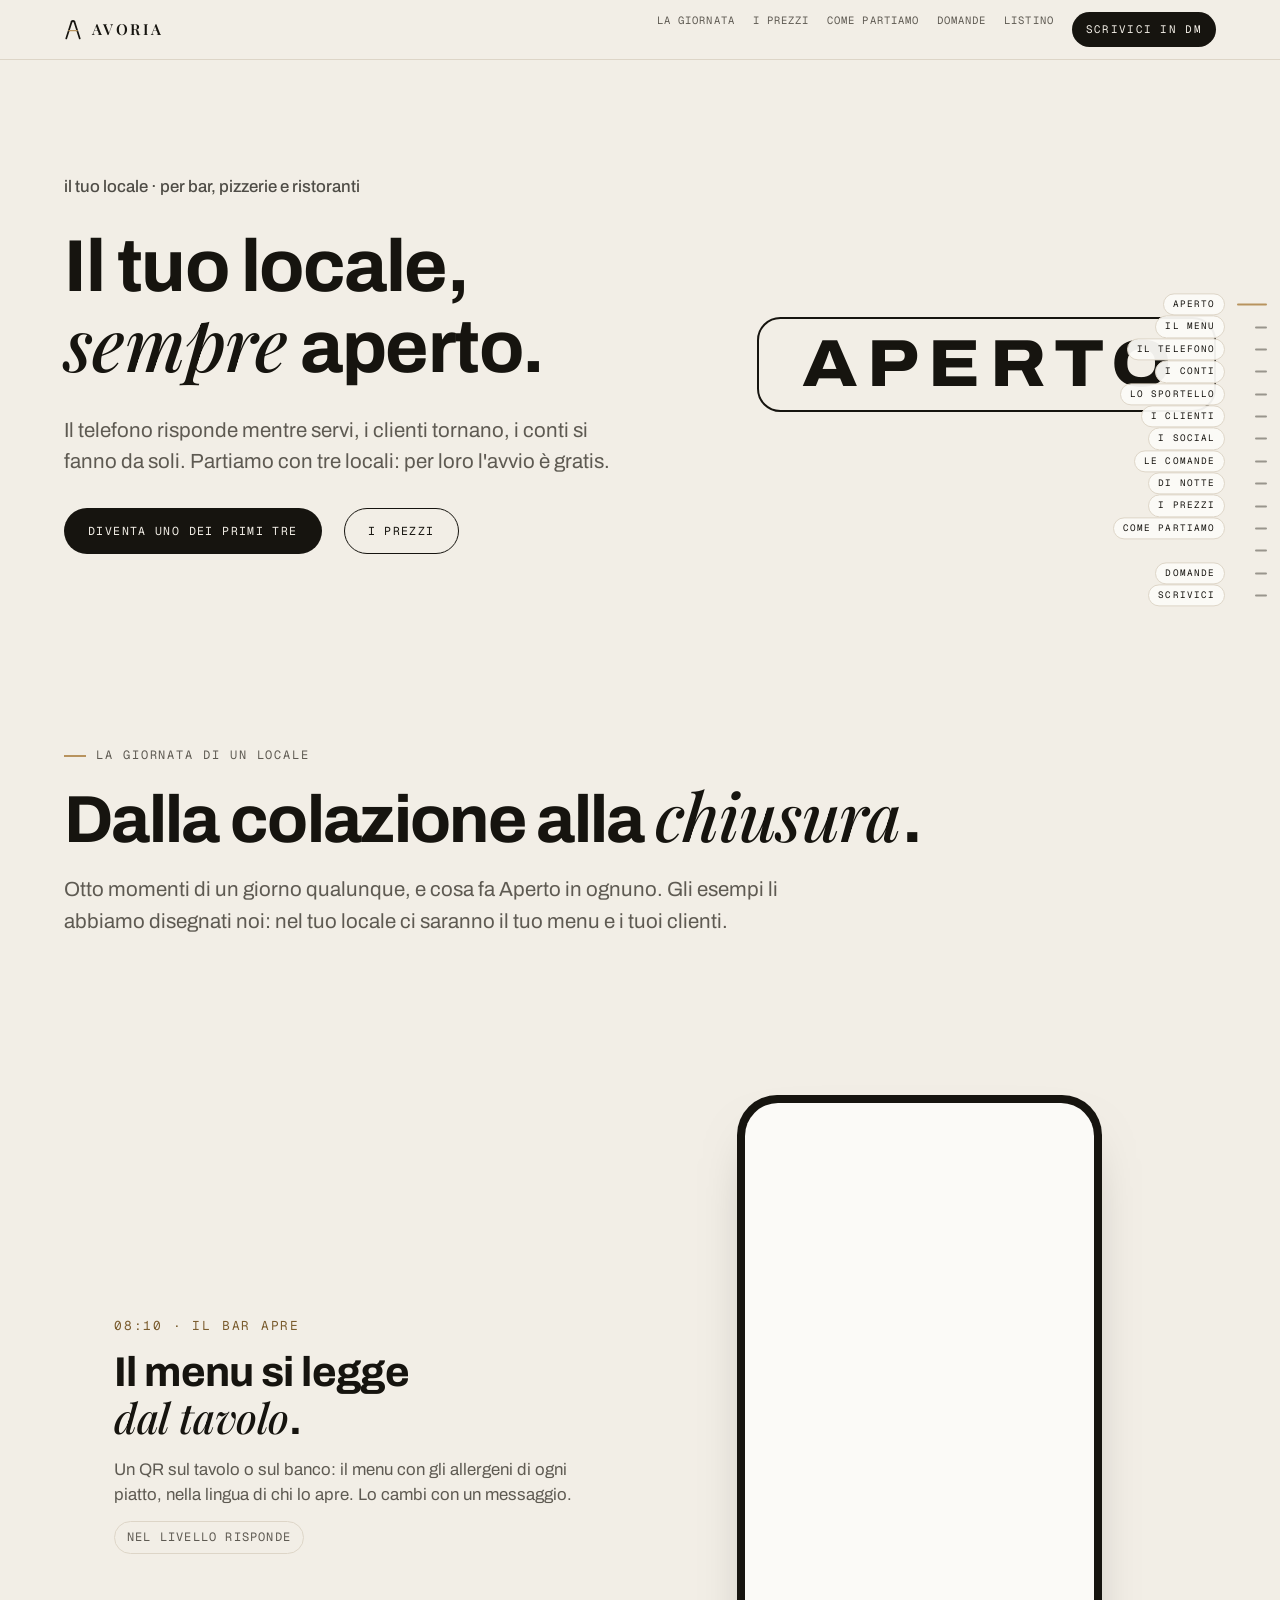
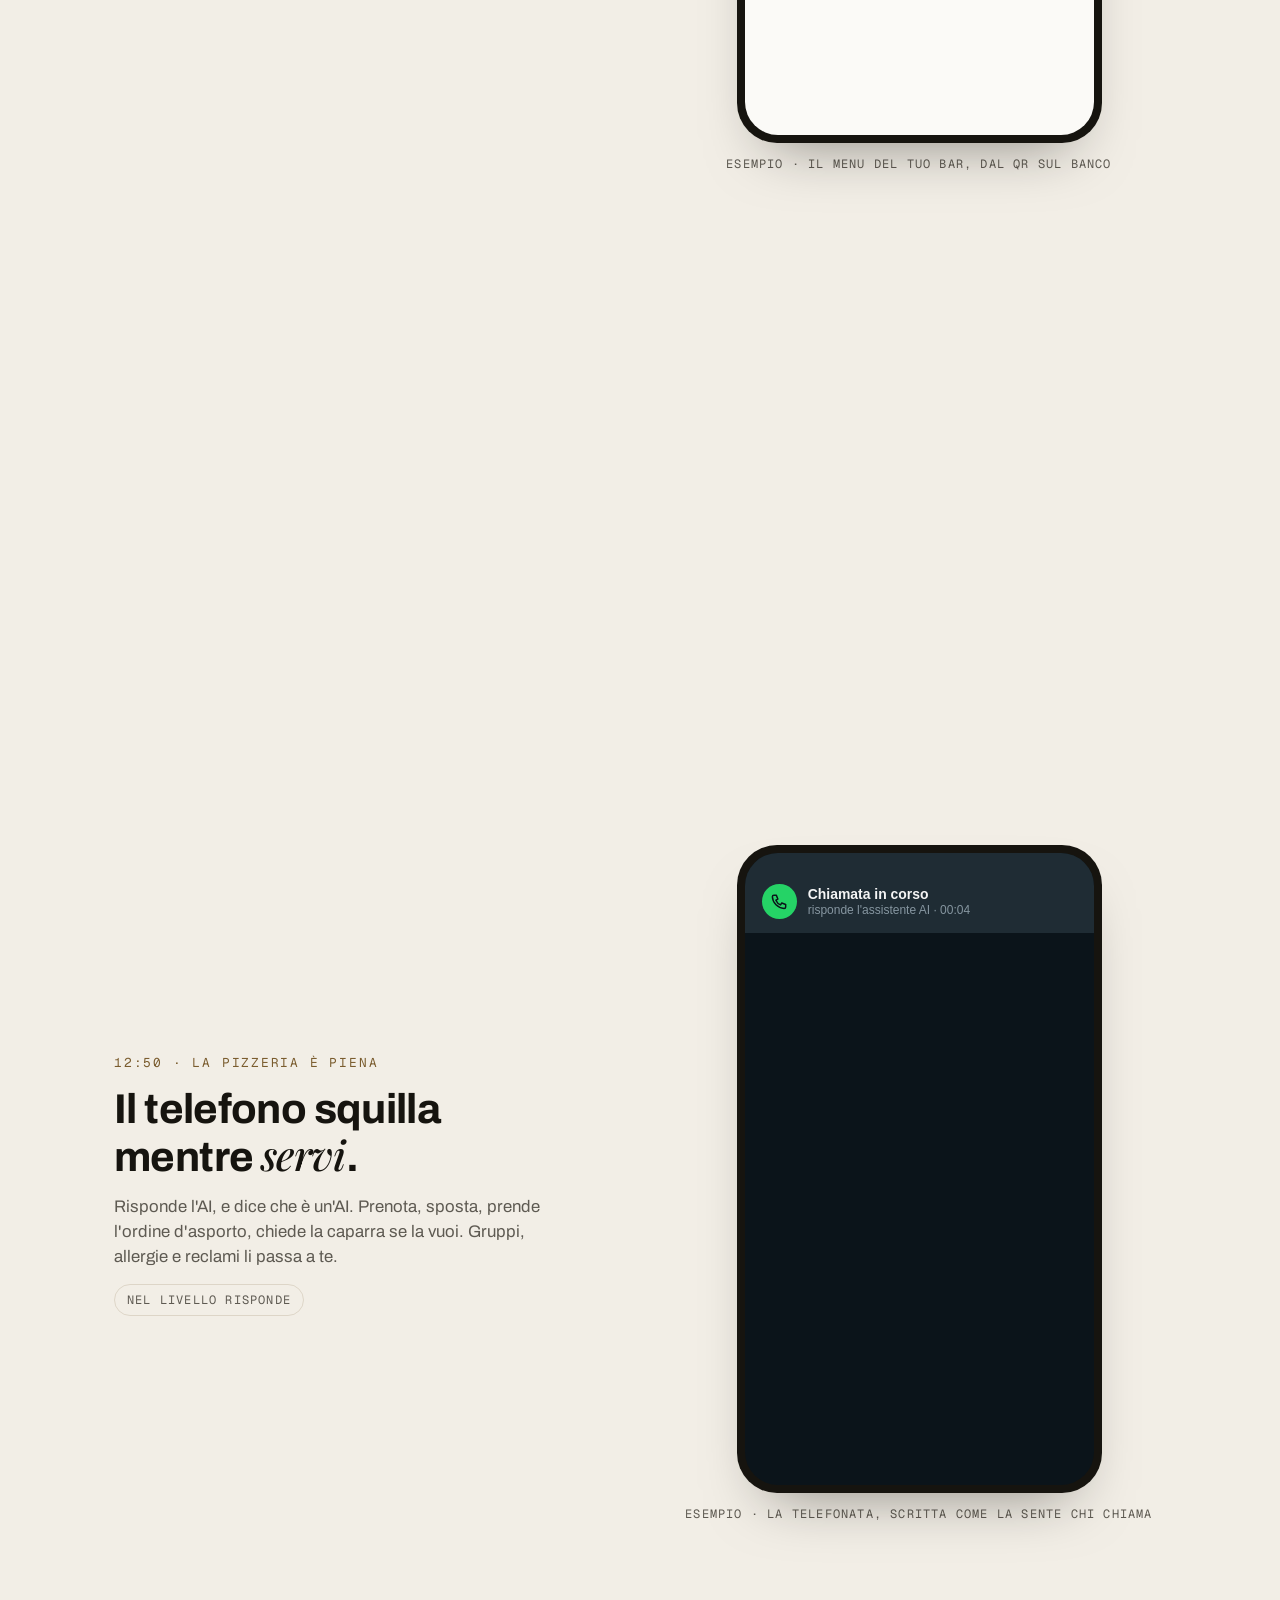
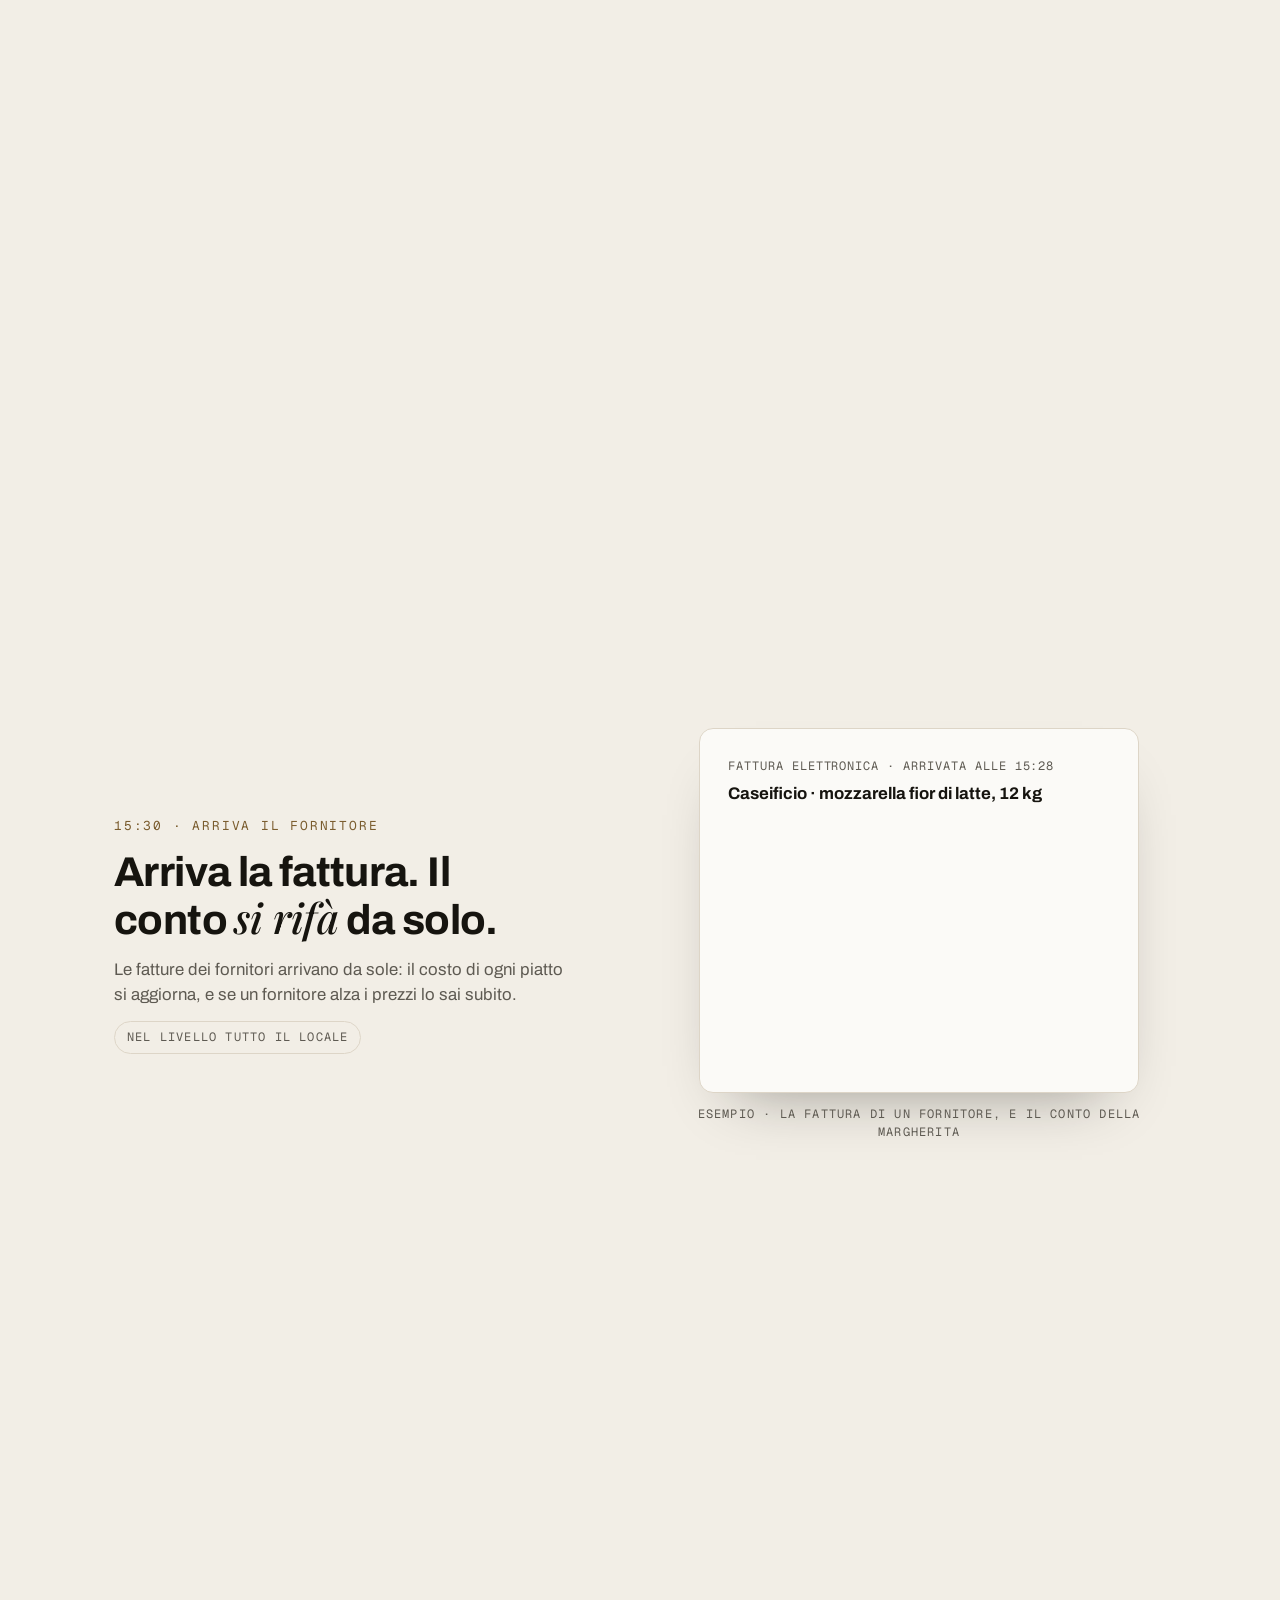
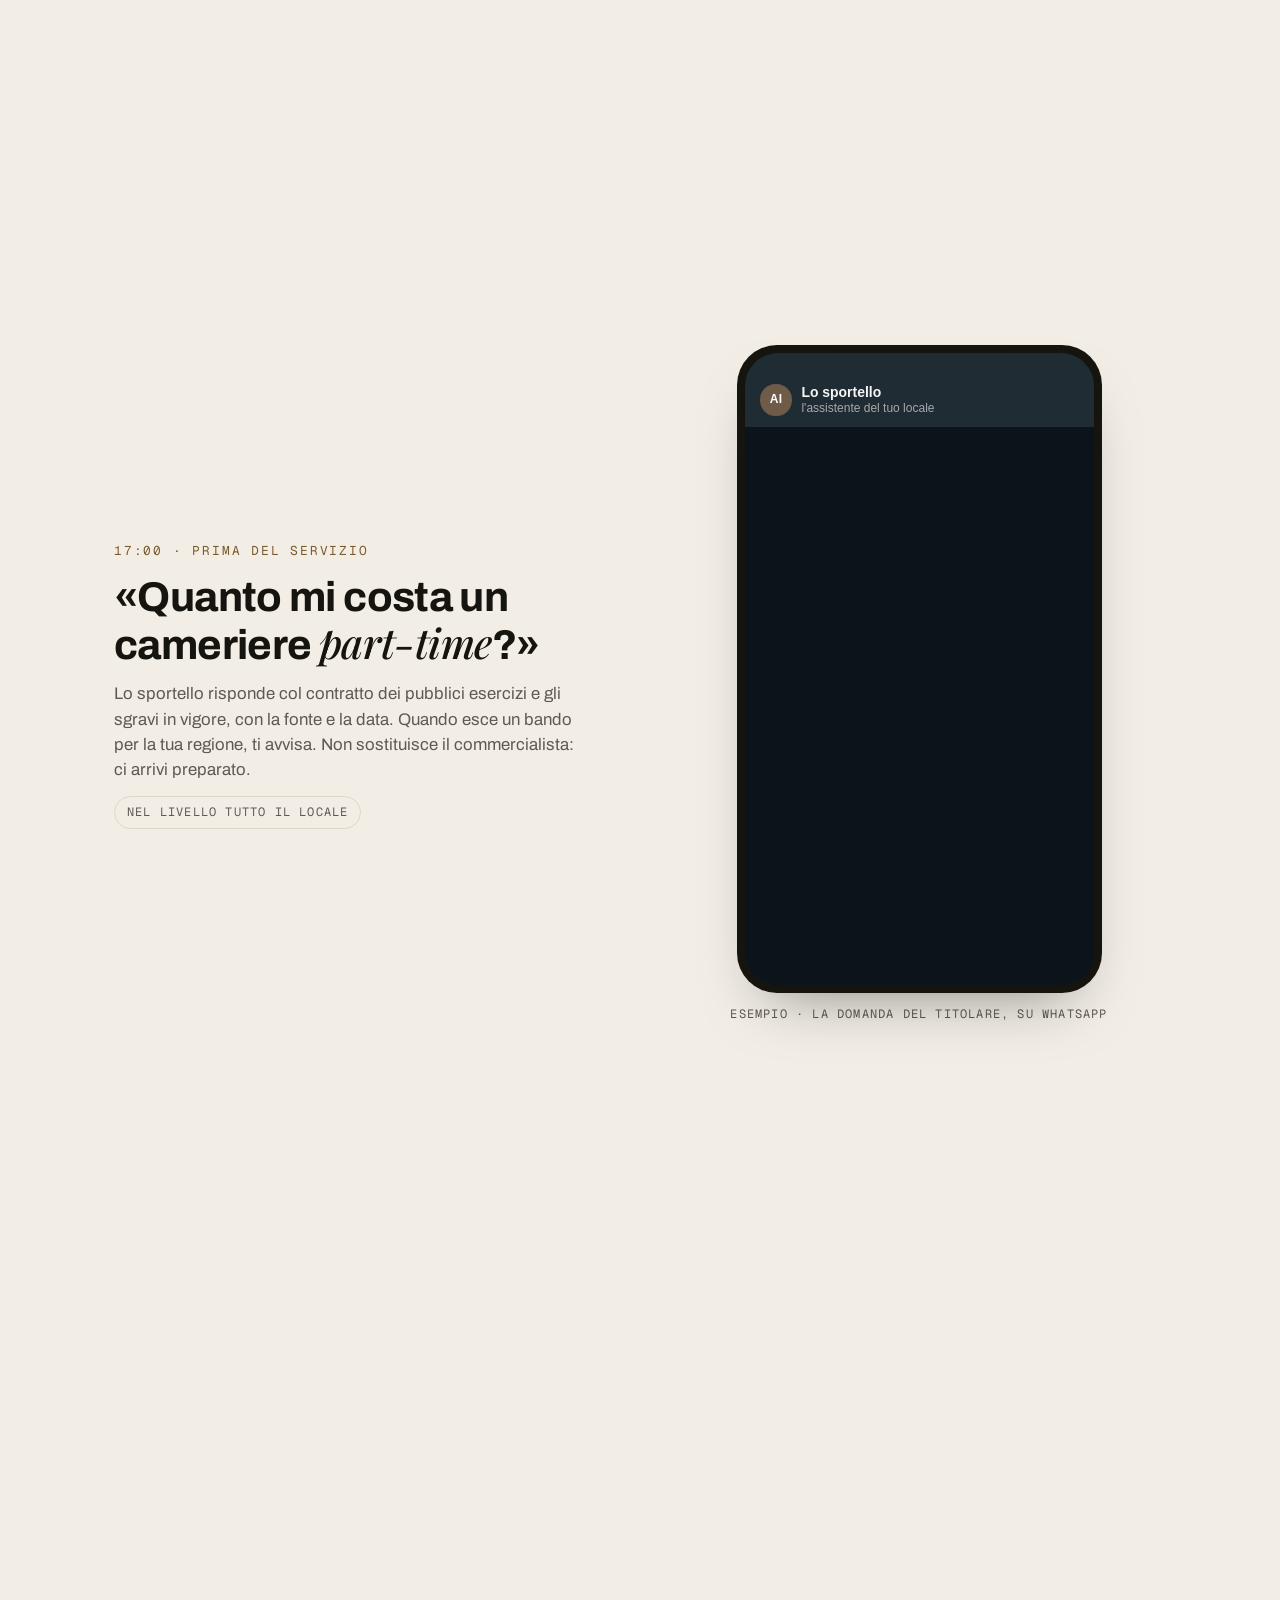
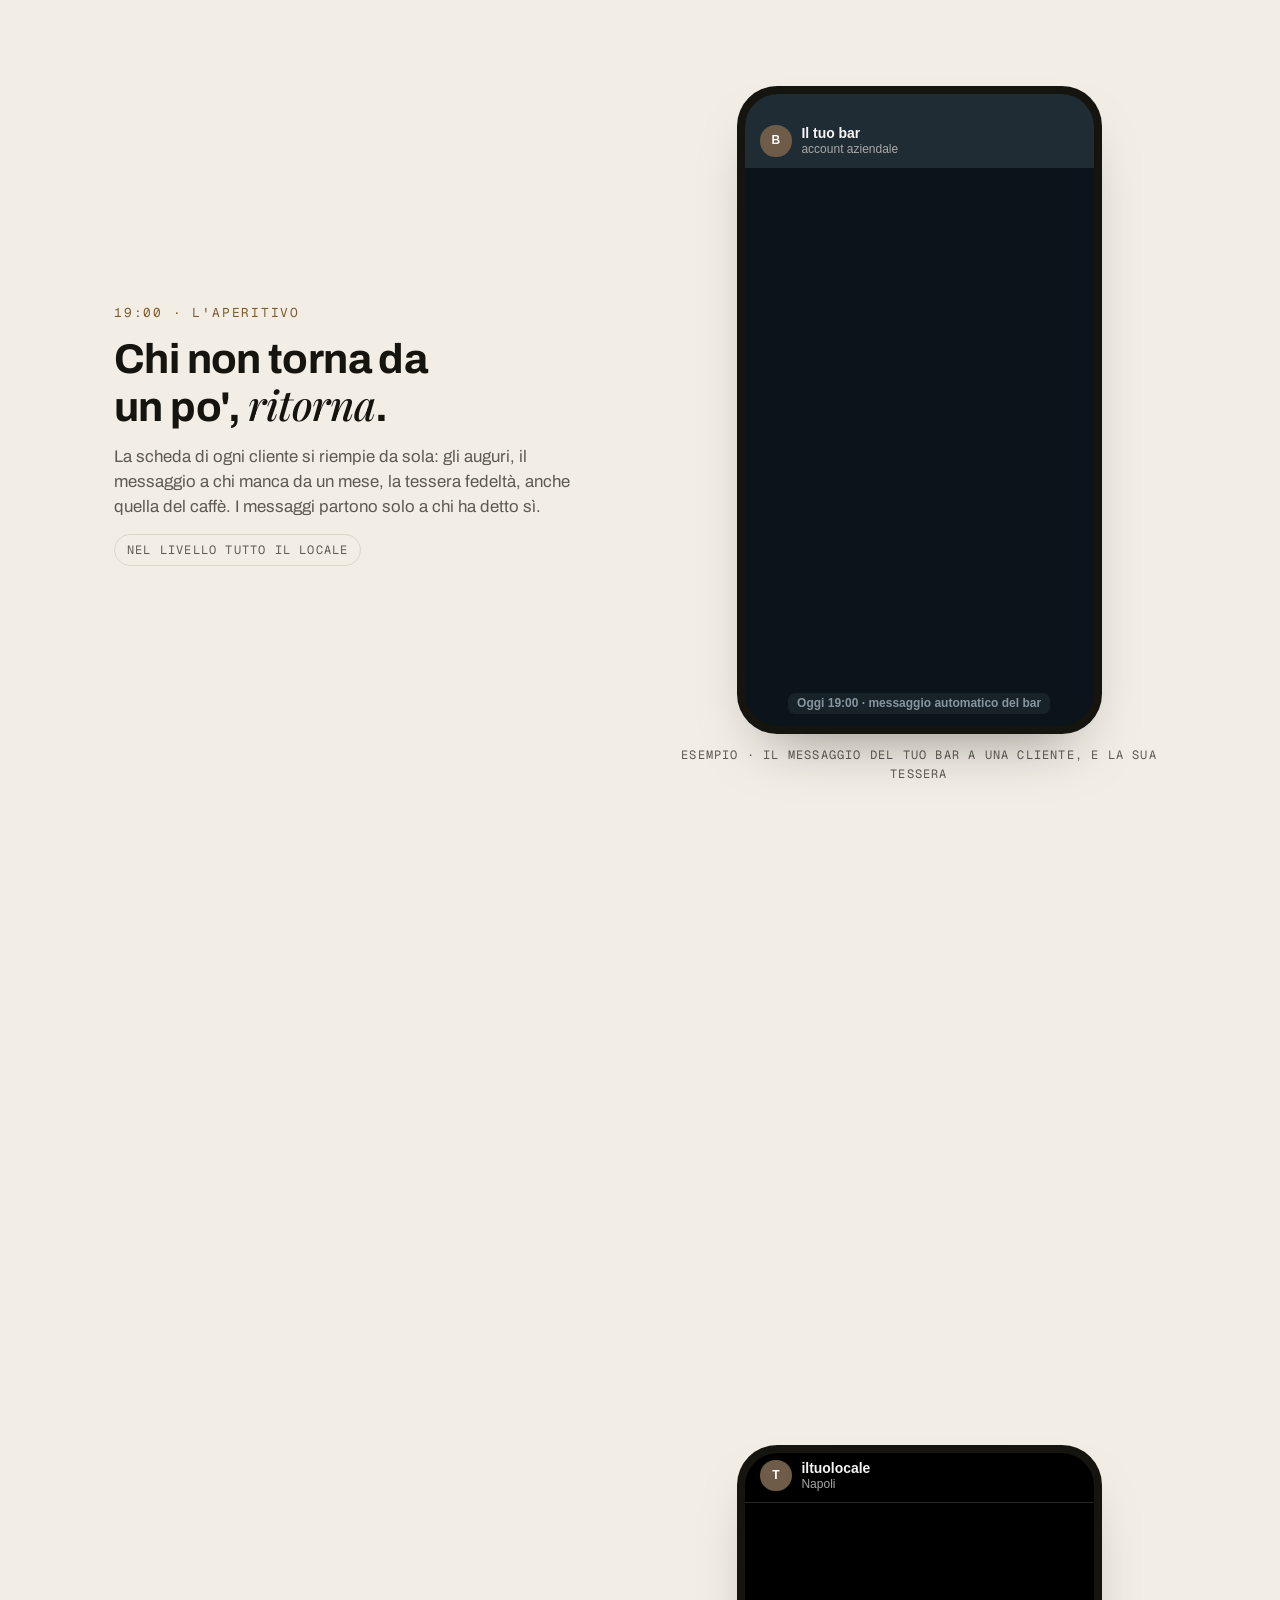
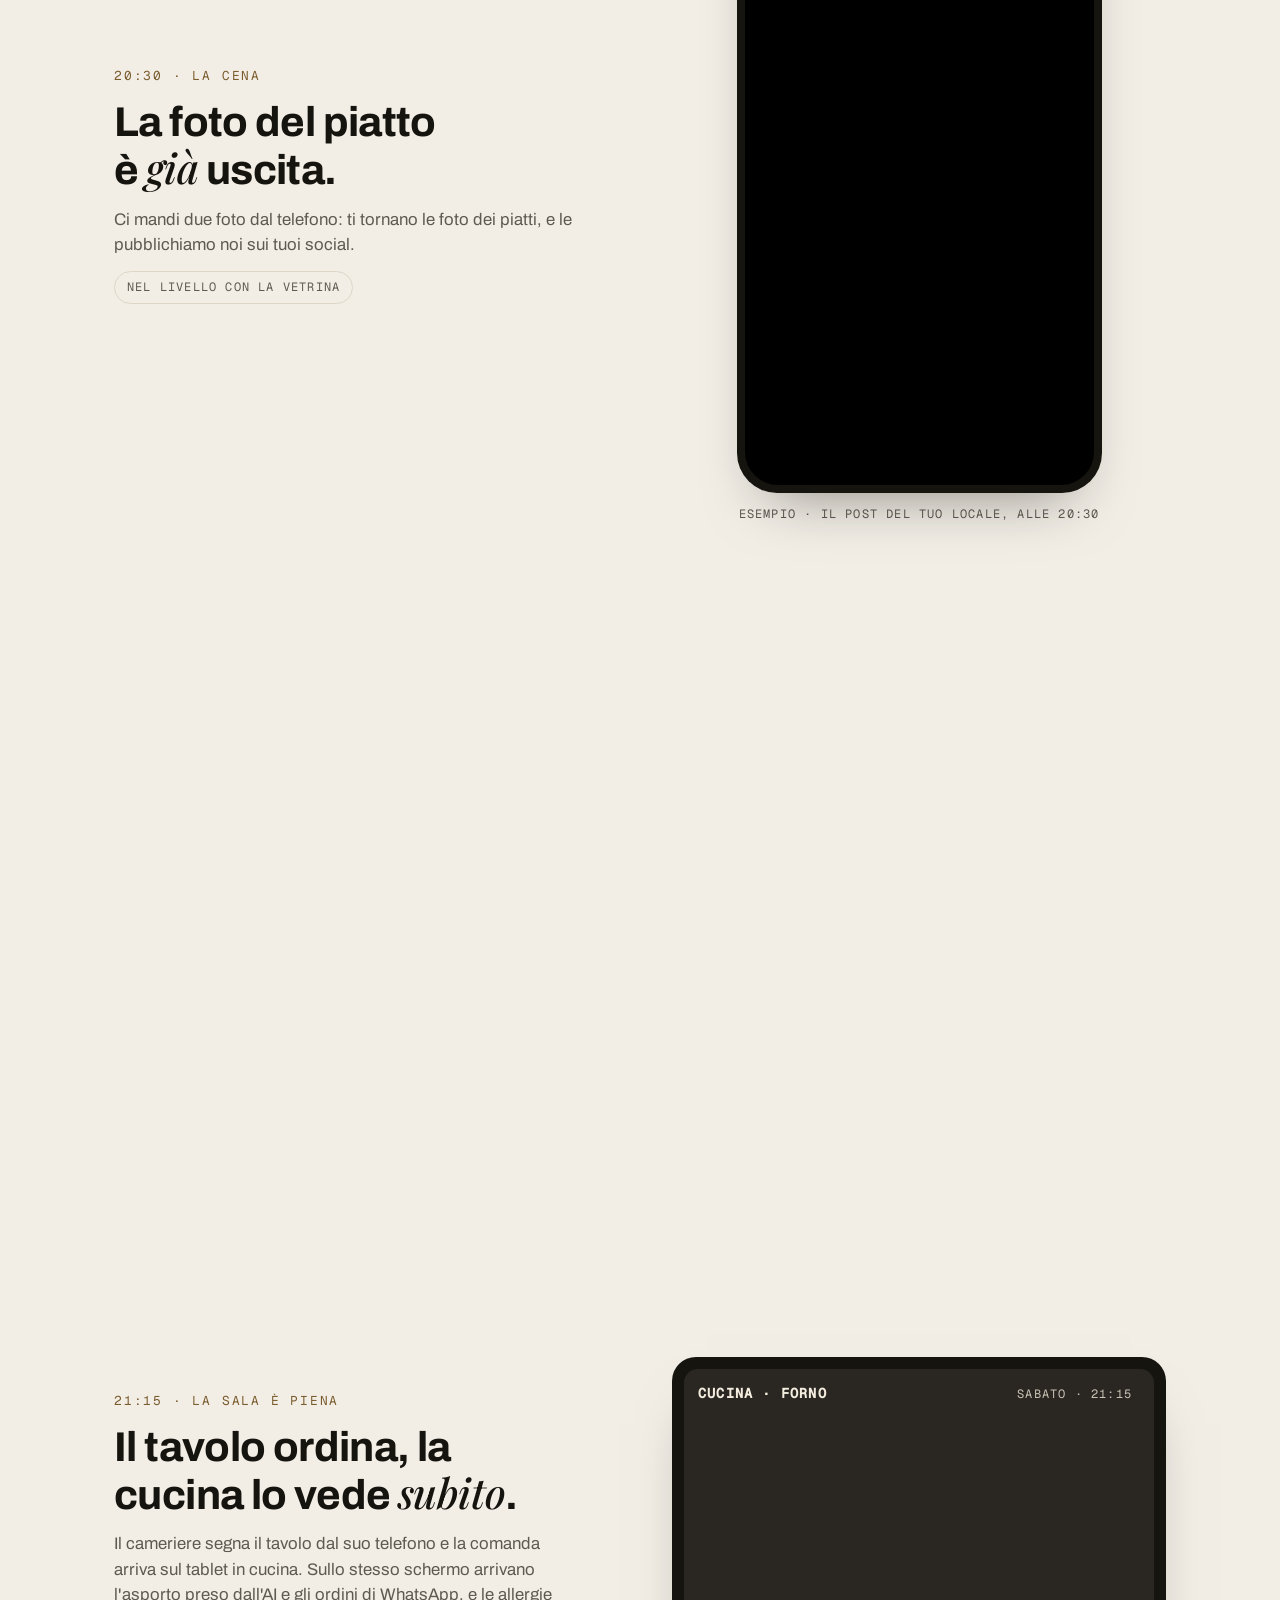
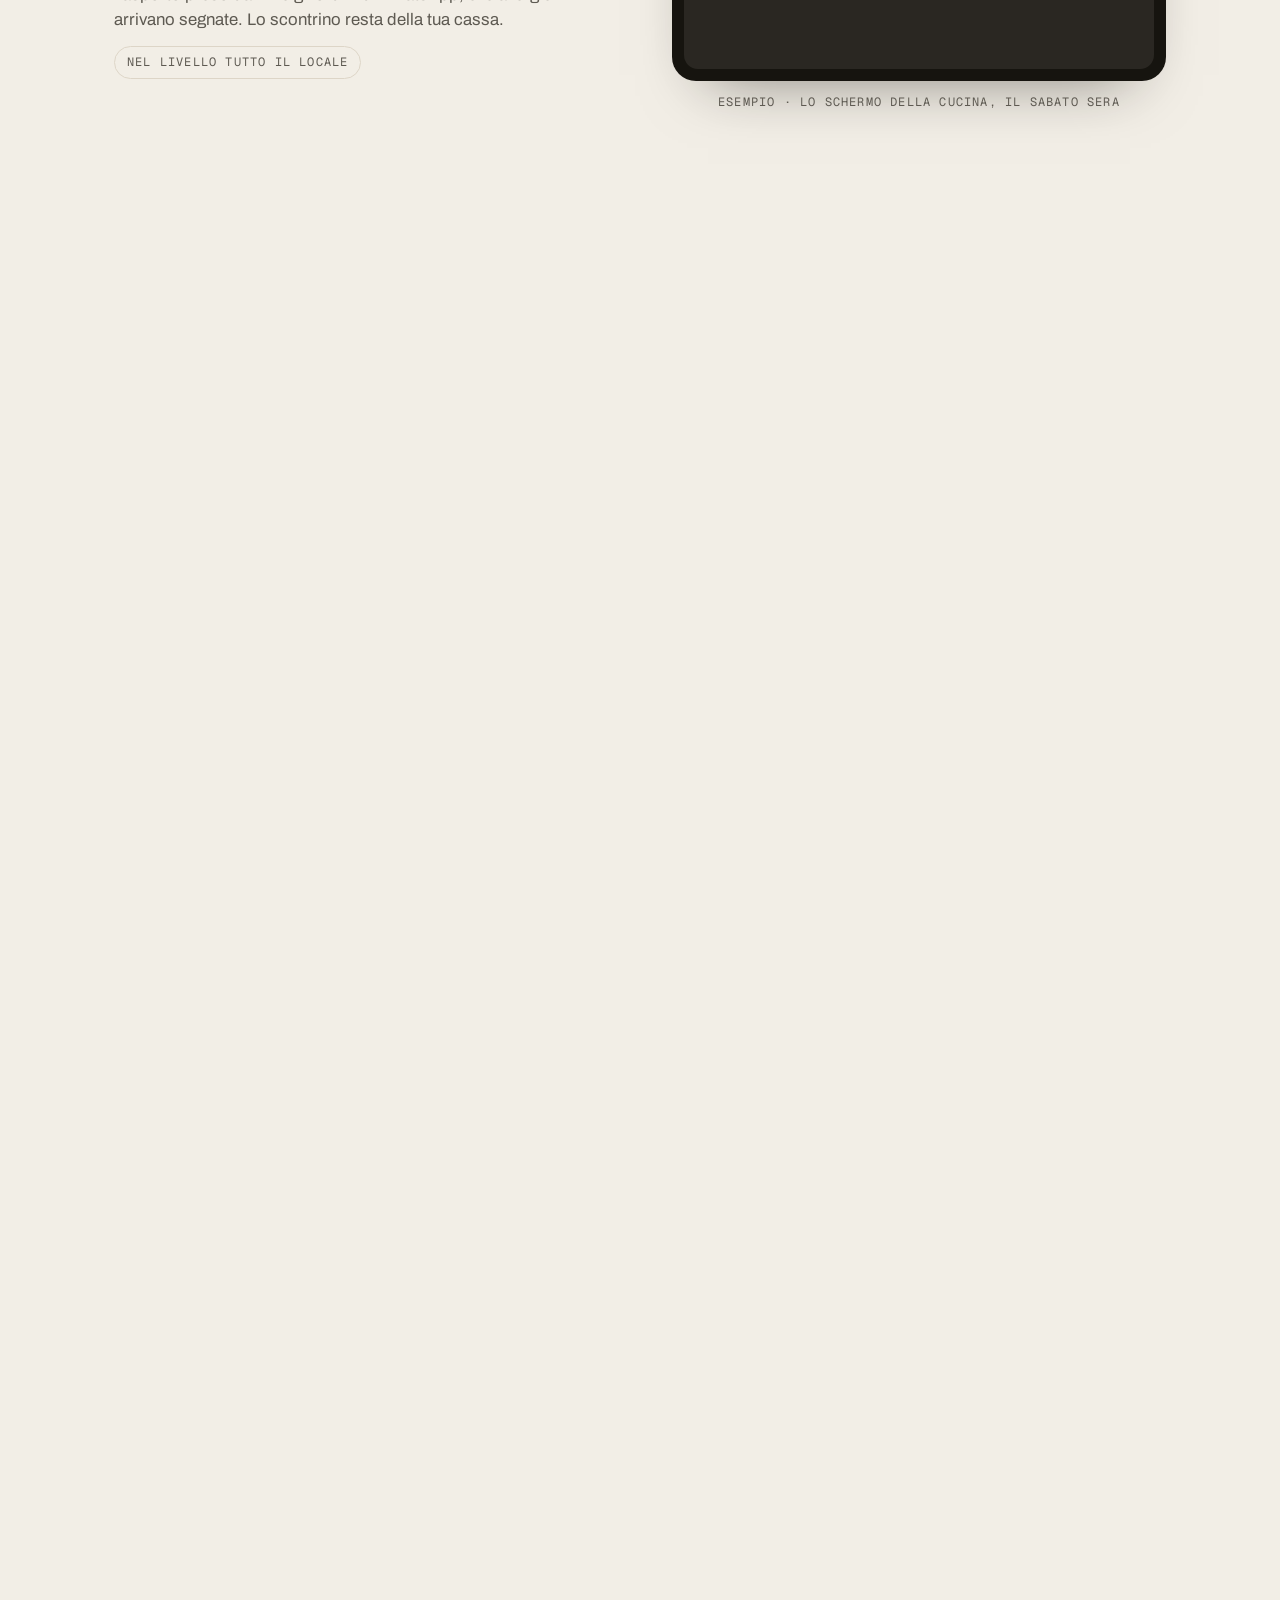
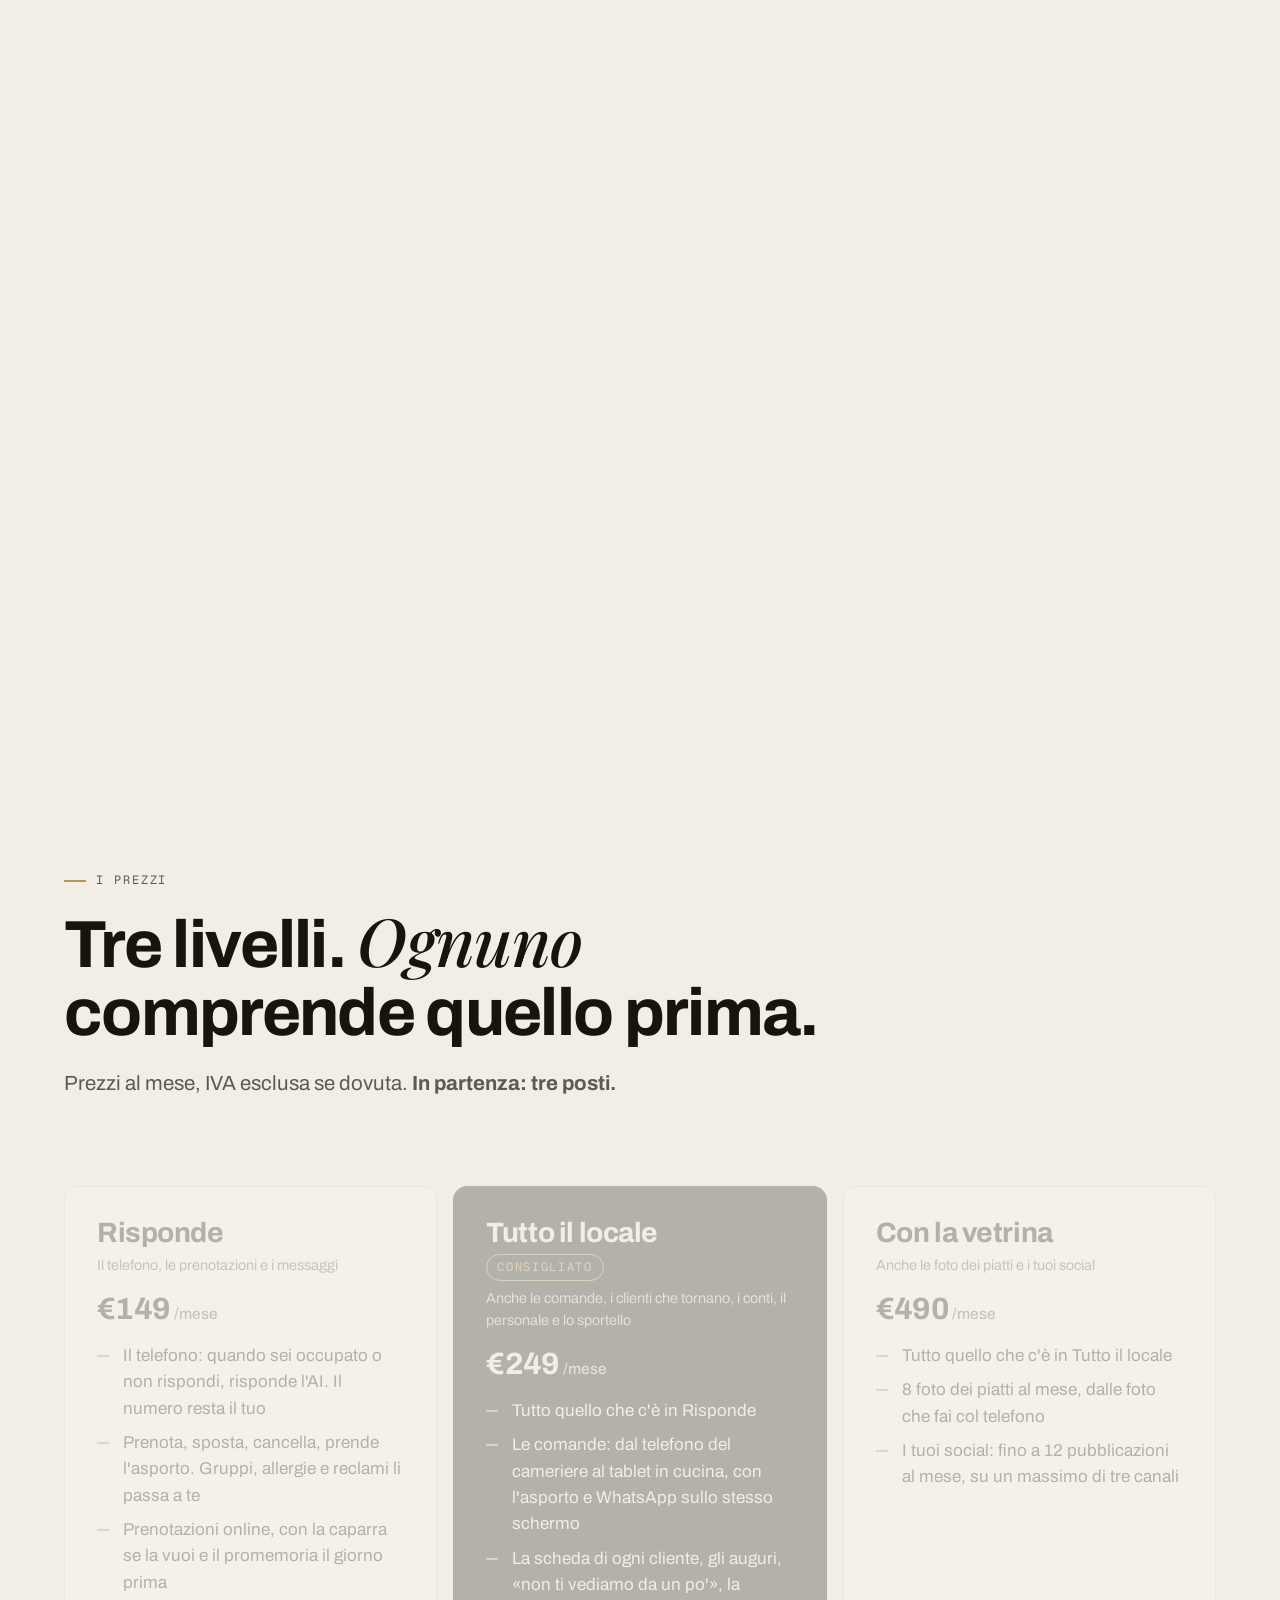
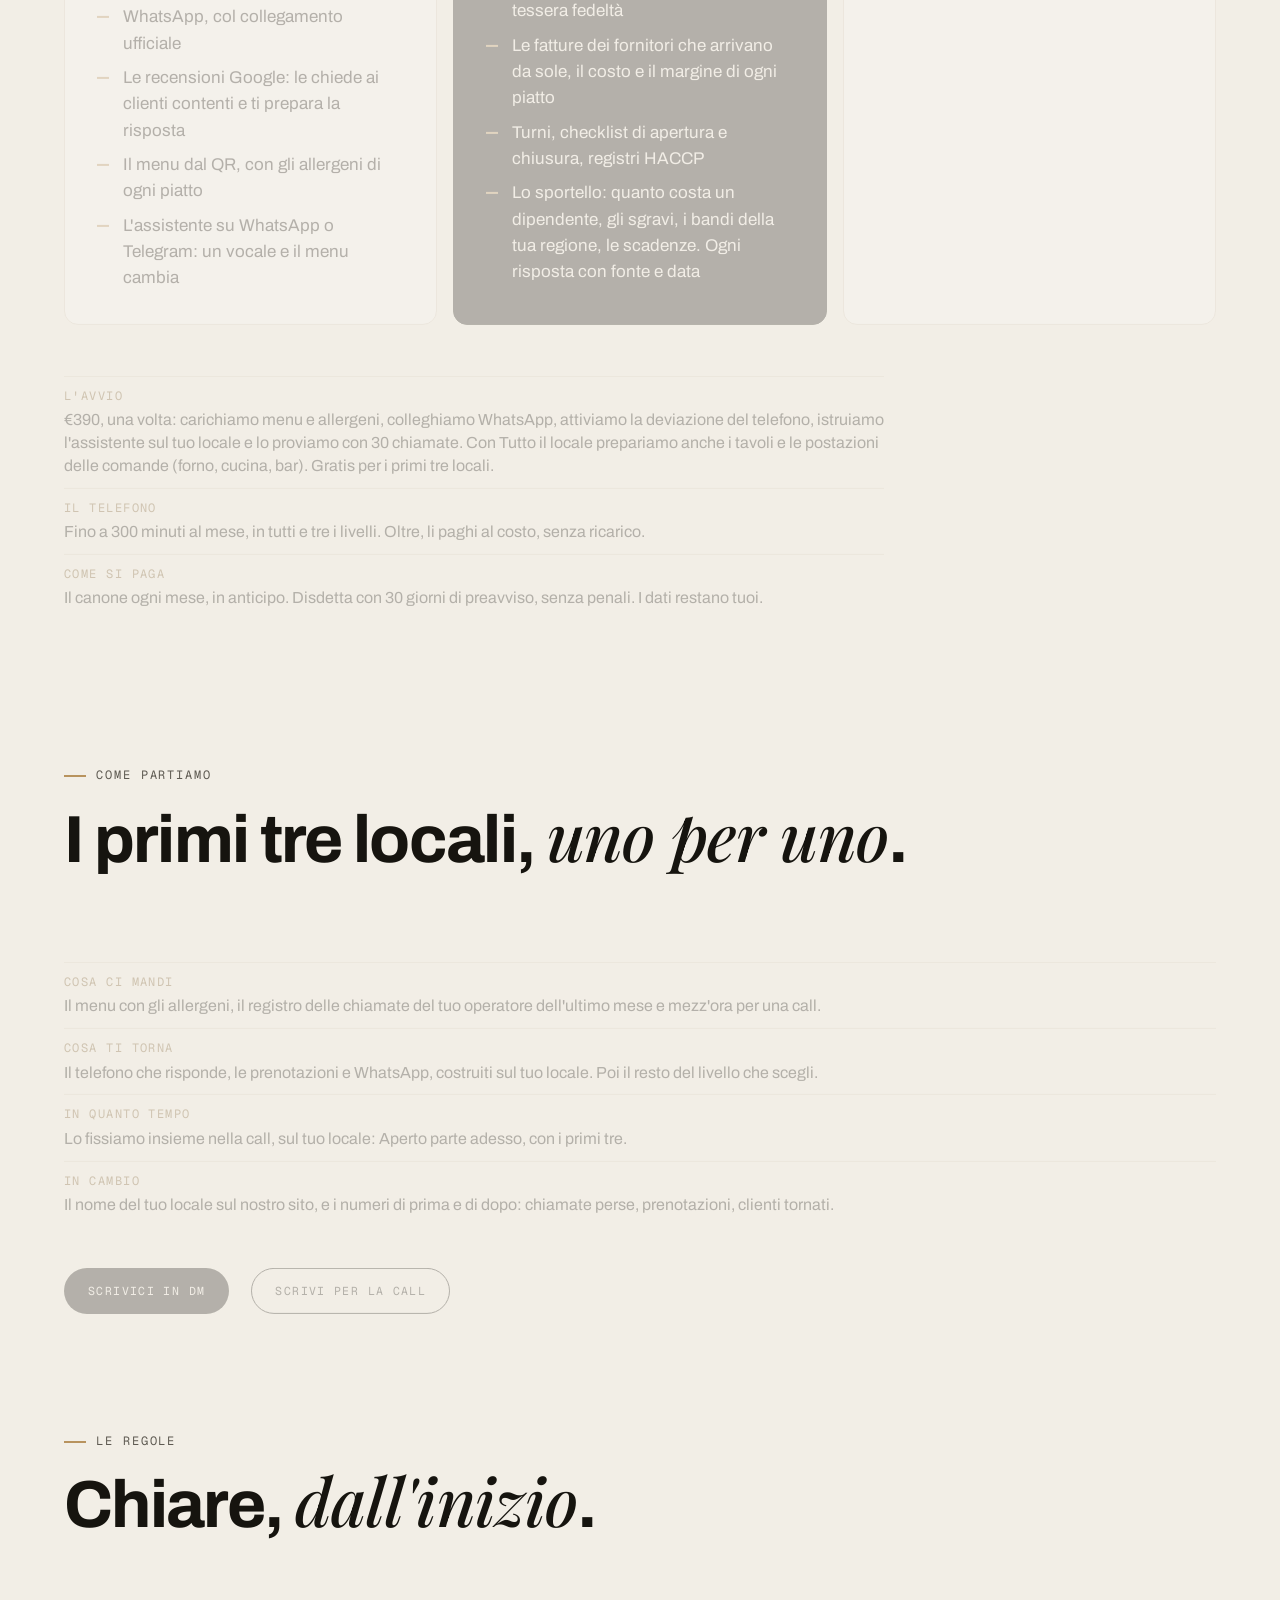
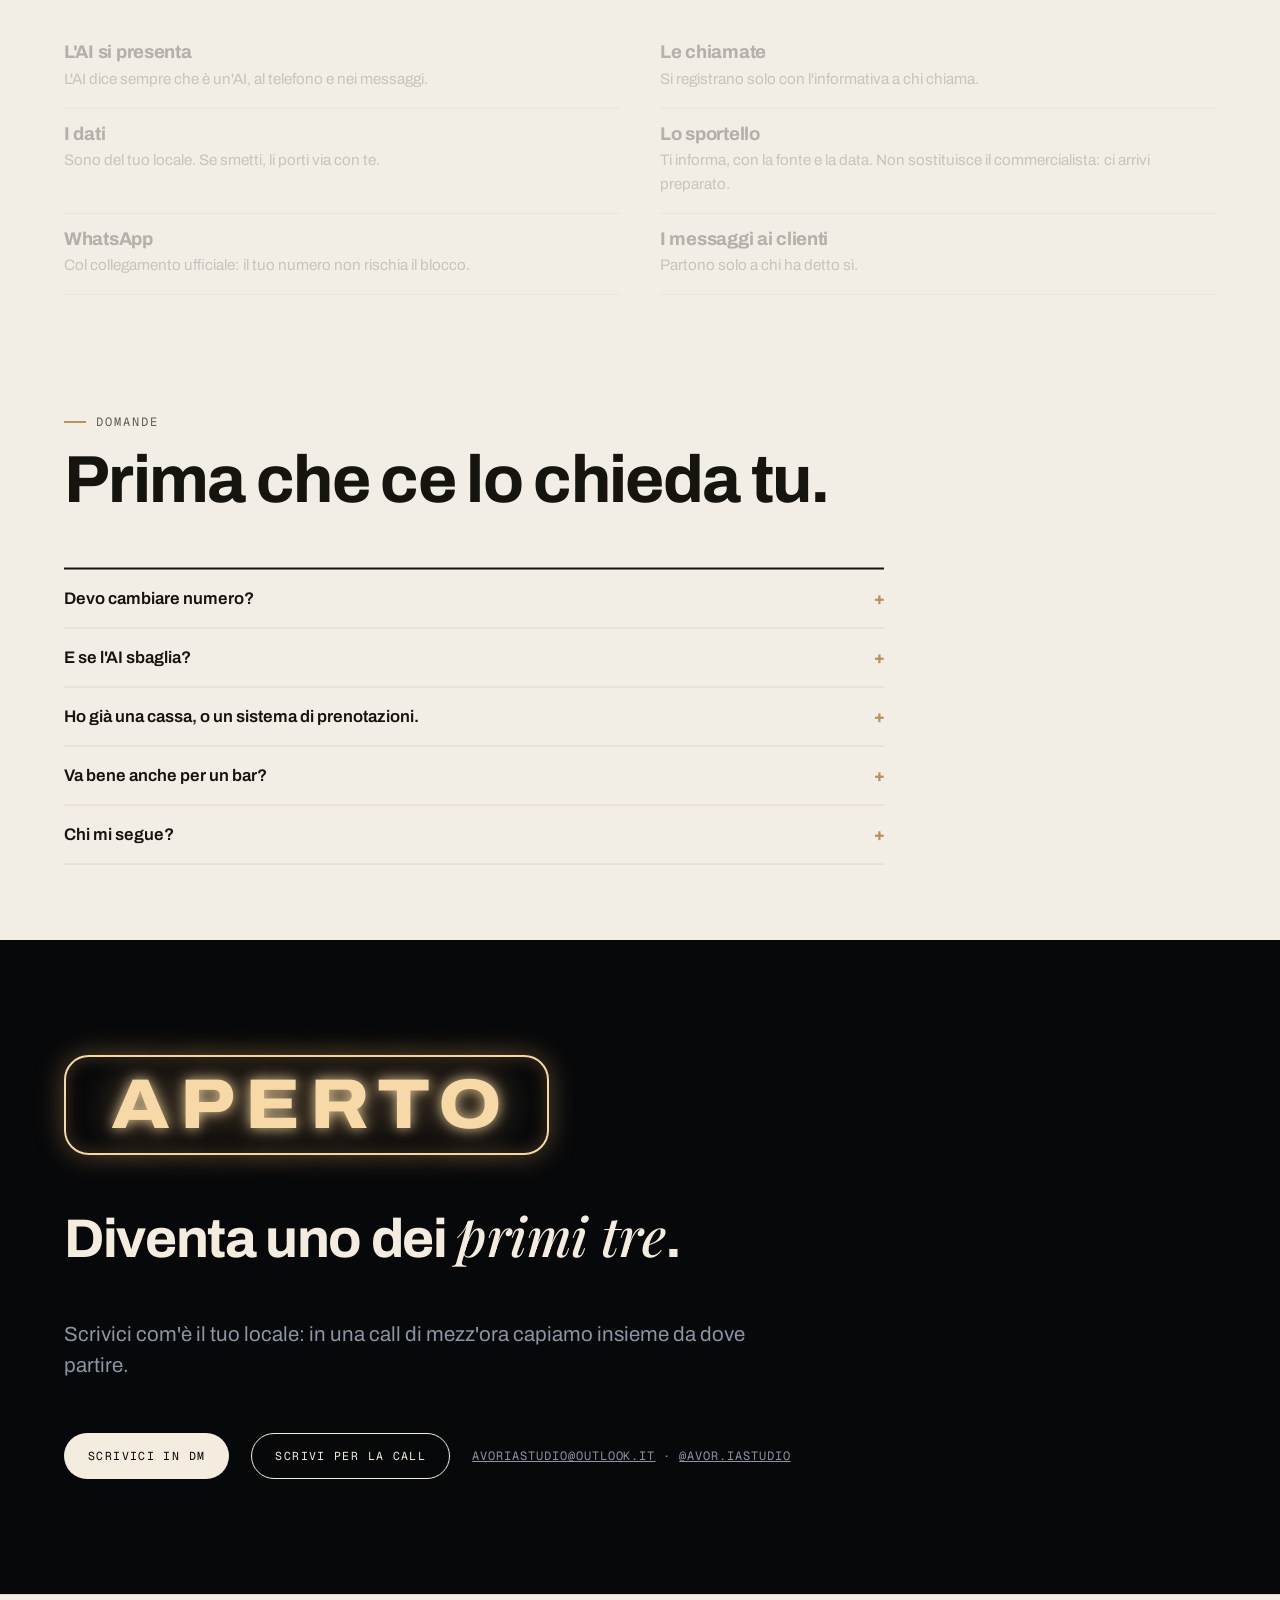
==== commit cebe2d2d: "aperto, listino: le scelte di disegno della revisione — insegna a destra al computer, scene di 6 sec" ====
--- a/aperto/index.html
+++ b/aperto/index.html
@@ -681,8 +681,13 @@
 
 .percorso .tappa.notte{background:none}
 
-.notte .canone{color:var(--inchiostro);--secondario:var(--grafite)}
-.notte .canone.consigliato{border-color:var(--oro);color:var(--avorio)}
+.notte .canone{background:var(--inchiostro);border-color:var(--filo-notte);color:var(--avorio);--secondario:#C9C2B4}
+.notte .canone .ruolo,.notte .canone .prezzo small,.notte .canone .condizioni{color:#C9C2B4}
+.notte .canone .condizioni{border-color:#3a362e}
+.notte .canone.consigliato{background:var(--posa);border:2px solid var(--oro);color:var(--inchiostro);--secondario:var(--grafite)}
+.notte .canone.consigliato .ruolo,.notte .canone.consigliato .prezzo small,.notte .canone.consigliato .condizioni{color:var(--grafite)}
+.notte .canone.consigliato .condizioni{border-color:#DDD5C7}
+.notte .canone.consigliato .segno{color:#7A5C2E;border-color:#7A5C2E}
 #aperto .insegna{margin-bottom:14px}
 
 #aperto .canone .punti{align-content:start}
@@ -1126,7 +1131,15 @@
 .aperto-apertura .dentro{align-items:flex-start;gap:clamp(18px,2.6vw,30px)}
 .aperto-apertura h1{margin:0;max-width:14ch;font-size:clamp(2.4rem,6vw,4.6rem);line-height:1.02;letter-spacing:-.02em}
 .aperto-apertura .lead{margin:0;max-width:46ch}
-.sottotitolo-aperto{margin:0;font-family:var(--f-dati);font-size:.8rem;letter-spacing:.16em;text-transform:uppercase;color:var(--secondario)}
+
+.sottotitolo-aperto{margin:0;font-size:1.05rem;font-weight:500;line-height:1.4;color:var(--inchiostro);
+  color:color-mix(in srgb,var(--inchiostro) 74%,transparent)}
+
+@media (min-width:861px){
+  .aperto-apertura .dentro{display:grid;grid-template-columns:minmax(0,1fr) auto;column-gap:clamp(40px,6vw,96px);row-gap:clamp(18px,2.6vw,30px);align-items:start}
+  .aperto-apertura .dentro > *{grid-column:1}
+  .aperto-apertura .insegna{grid-column:2;grid-row:1 / span 4;align-self:center;font-size:clamp(2.6rem,5.2vw,5.2rem)}
+}
 
 
 .aperto-chiusura .dentro{align-items:flex-start}
@@ -1157,6 +1170,9 @@
   .momento{grid-template-columns:minmax(0,1fr)}
   
   .momento .telefono.dm{width:min(86vw,340px);height:auto}
+  
+  .momento .telefono.dm{aspect-ratio:9/13}
+  .momento [data-scena="social"] .telefono.dm{aspect-ratio:9/16}
 }
 
 
@@ -1171,6 +1187,8 @@
 .menu-voci .allergeni{grid-column:1 / -1;display:none;padding:1.6cqw 2.4cqw;border-radius:2cqw;background:rgba(184,147,94,.16);color:#5E4422;font-size:3.4cqw}
 .menu-voci .mostra .allergeni{display:block}
 
+.menu-voci .in-italiano{grid-column:1 / -1;margin-top:-1cqw;color:var(--grafite);font-size:3.2cqw}
+
 
 .dm .ig.chat-wa{background:#0B141A}
 .chat-wa .ig-testa{padding-top:9cqw;background:#1F2C34;border-bottom-color:#1F2C34}
@@ -1201,6 +1219,8 @@
 .fc-righe dt{color:var(--grafite)}
 .fc-righe dd{margin:0;font-family:var(--f-dati);font-weight:500}
 .fc-righe .cambiato{color:#7A5C2E}
+
+.fc-righe .prima{margin-right:.7em;font-size:.85em;font-weight:400;color:var(--grafite)}
 .fc-avviso{margin:0;padding:14px 16px;border-radius:10px;background:rgba(184,147,94,.16);color:#4A3818;font-size:.95rem;line-height:1.4}
 
 
@@ -1275,7 +1295,7 @@
 .scena-aperto .ig-bolla{font-size:max(13px,4cqw)}
 .scena-aperto .ig-chi b{font-size:max(13px,4cqw)}
 .scena-aperto .ig-chi small,.scena-aperto .ig-ora,.scena-aperto .lingua,.scena-aperto .chiamata small,.scena-aperto .conferma b,
-.scena-aperto .carta-timbri small,.scena-aperto .vocale small{font-size:max(12px,3.2cqw)}
+.scena-aperto .carta-timbri small,.scena-aperto .vocale small,.scena-aperto .in-italiano{font-size:max(12px,3.2cqw)}
 .scena-aperto .schermo-menu{font-size:max(13px,4.2cqw)}
 .scena-aperto .menu-voci em,.scena-aperto .menu-voci .allergeni,.scena-aperto .conferma,.scena-aperto .avviso-bando,
 .scena-aperto .bozza-recensione,.scena-aperto .ig-post-testo,.scena-aperto .ig-post-cuori{font-size:max(12.5px,3.7cqw)}
@@ -1345,10 +1365,10 @@
           <div class="schermo-menu">
             <p class="menu-testa tieni" data-da="0.3"><b>Il tuo bar</b><span class="lingua" data-poi="2.8|EN">IT</span></p>
             <ul class="menu-voci">
-              <li class="tieni" data-da="0.6"><span data-poi="2.8|Cream croissant">Cornetto alla crema</span><em>€1,50</em></li>
+              <li class="tieni" data-da="0.6"><span data-poi="2.8|Cream croissant">Cornetto alla crema</span><em>€1,50</em><small class="in-italiano" data-da="2.8">Cornetto alla crema</small></li>
               <li class="tieni" data-da="0.9" data-segna="1.7|mostra"><span data-poi="2.8|Cappuccino">Cappuccino</span><em>€1,60</em><small class="allergeni" data-poi="2.8|Allergens: milk">Allergeni: latte</small></li>
-              <li class="tieni" data-da="1.2"><span data-poi="2.8|Ham and cheese toast">Toast prosciutto e formaggio</span><em>€3,50</em></li>
-              <li class="tieni" data-da="1.5"><span data-poi="2.8|Fresh orange juice">Spremuta d'arancia</span><em>€3,00</em></li>
+              <li class="tieni" data-da="1.2"><span data-poi="2.8|Ham and cheese toast">Toast prosciutto e formaggio</span><em>€3,50</em><small class="in-italiano" data-da="2.8">Toast prosciutto e formaggio</small></li>
+              <li class="tieni" data-da="1.5"><span data-poi="2.8|Fresh orange juice">Spremuta d'arancia</span><em>€3,00</em><small class="in-italiano" data-da="2.8">Spremuta d'arancia</small></li>
             </ul>
           </div>
         </div>
@@ -1368,17 +1388,17 @@
         <p>Risponde l'AI, e dice che è un'AI. Prenota, sposta, prende l'ordine d'asporto, chiede la caparra se la vuoi. Gruppi, allergie e reclami li passa a te.</p>
         <span class="livello">Nel livello Risponde</span>
       </div>
-      <figure class="scena-aperto" data-scena="telefono">
+      <figure class="scena-aperto" data-scena="telefono" data-battitura="60">
         <div class="telefono dm" aria-hidden="true">
           <div class="ig chat-wa">
-            <p class="chiamata tieni" data-da="0.2"><span class="chiamata-icona" aria-hidden="true"><svg class="ico"><use href="#ico-chiama"/></svg></span><span><b>Chiamata in corso</b><small>risponde l'assistente AI · <span data-poi="8.9|01:12">00:04</span></small></span></p>
+            <p class="chiamata tieni" data-da="0.2"><span class="chiamata-icona" aria-hidden="true"><svg class="ico"><use href="#ico-chiama"/></svg></span><span><b>Chiamata in corso</b><small>risponde l'assistente AI · <span data-poi="5.3|01:12">00:04</span></small></span></p>
             <div class="ig-chat">
-              <p class="ig-bolla io" data-da="0.8"><span data-batti>Buongiorno, sono l'assistente AI della pizzeria. Come posso aiutarla?</span></p>
-              <p class="ig-bolla lui" data-da="3.0">Vorrei prenotare per quattro stasera, alle otto e mezza.</p>
-              <p class="ig-bolla io" data-da="4.2"><span data-batti>Alle 20:30 per quattro c'è posto. A che nome?</span></p>
-              <p class="ig-bolla lui" data-da="5.8">Esposito.</p>
-              <p class="ig-bolla io" data-da="6.6"><span data-batti>Fatto: quattro persone alle 20:30, a nome Esposito. Le mando la conferma su WhatsApp.</span></p>
-              <p class="conferma" data-da="9.4"><b>WhatsApp · conferma inviata</b>Tavolo per 4 · stasera alle 20:30 · Esposito</p>
+              <p class="ig-bolla io" data-da="0.4"><span data-batti>Buongiorno, sono l'assistente AI della pizzeria. Come posso aiutarla?</span></p>
+              <p class="ig-bolla lui" data-da="1.8">Vorrei prenotare per quattro stasera, alle otto e mezza.</p>
+              <p class="ig-bolla io" data-da="2.5"><span data-batti>Alle 20:30 per quattro c'è posto. A che nome?</span></p>
+              <p class="ig-bolla lui" data-da="3.5">Esposito.</p>
+              <p class="ig-bolla io" data-da="3.8"><span data-batti>Fatto: quattro persone alle 20:30, a nome Esposito. Le mando la conferma su WhatsApp.</span></p>
+              <p class="conferma" data-da="5.4"><b>WhatsApp · conferma inviata</b>Tavolo per 4 · stasera alle 20:30 · Esposito</p>
             </div>
           </div>
         </div>
@@ -1402,9 +1422,9 @@
         <div class="foglio-conti" aria-hidden="true">
           <p class="fc-arriva tieni" data-da="0.3"><span class="dati">Fattura elettronica · arrivata alle 15:28</span><b>Caseificio · mozzarella fior di latte, 12 kg</b></p>
           <dl class="fc-righe">
-            <div class="tieni" data-da="1.0"><dt>Mozzarella al kg</dt><dd><span data-poi="2.0|€8,40" data-segna="2.0|cambiato">€7,50</span></dd></div>
-            <div class="tieni" data-da="1.4"><dt>Margherita, costo del piatto</dt><dd><span data-poi="2.6|€2,34" data-segna="2.6|cambiato">€2,16</span></dd></div>
-            <div class="tieni" data-da="1.8"><dt>Margherita, margine</dt><dd><span data-poi="2.6|69%" data-segna="2.6|cambiato">71%</span></dd></div>
+            <div class="tieni" data-da="1.0"><dt>Mozzarella al kg</dt><dd><s class="prima tieni" data-da="2.0">€7,50</s><span data-poi="2.0|€8,40" data-segna="2.0|cambiato">€7,50</span></dd></div>
+            <div class="tieni" data-da="1.4"><dt>Margherita, costo del piatto</dt><dd><s class="prima tieni" data-da="2.6">€2,16</s><span data-poi="2.6|€2,34" data-segna="2.6|cambiato">€2,16</span></dd></div>
+            <div class="tieni" data-da="1.8"><dt>Margherita, margine</dt><dd><s class="prima tieni" data-da="2.6">71%</s><span data-poi="2.6|69%" data-segna="2.6|cambiato">71%</span></dd></div>
           </dl>
           <p class="fc-avviso tieni" data-da="3.4"><b>La mozzarella è salita del 12%.</b> Tocca sei piatti del tuo menu: vuoi vederli?</p>
         </div>
@@ -1424,15 +1444,15 @@
         <p>Lo sportello risponde col contratto dei pubblici esercizi e gli sgravi in vigore, con la fonte e la data. Quando esce un bando per la tua regione, ti avvisa. Non sostituisce il commercialista: ci arrivi preparato.</p>
         <span class="livello">Nel livello Tutto il locale</span>
       </div>
-      <figure class="scena-aperto" data-scena="sportello">
+      <figure class="scena-aperto" data-scena="sportello" data-battitura="60">
         <div class="telefono dm" aria-hidden="true">
           <div class="ig chat-wa">
             <div class="ig-testa"><span class="ig-avatar" aria-hidden="true">AI</span><span class="ig-chi"><b>Lo sportello</b><small>l'assistente del tuo locale</small></span></div>
             <div class="ig-chat">
               <p class="ig-bolla io" data-da="0.4">Quanto mi costa un cameriere part-time a 24 ore?</p>
-              <p class="ig-bolla lui" data-da="1.6"><span data-batti>Te lo calcolo sul contratto dei pubblici esercizi: paga, contributi, TFR e tredicesima, mese per mese.</span></p>
-              <p class="ig-bolla lui coda" data-da="4.6"><span data-batti>Controllo anche se ti spetta uno sgravio. Sotto ogni cifra trovi la fonte e la data delle tabelle.</span></p>
-              <p class="avviso-bando" data-da="7.6"><b>Nuovo bando della tua regione</b>Per i pubblici esercizi. Ti ho preparato cosa chiede e la scadenza.</p>
+              <p class="ig-bolla lui" data-da="1.2"><span data-batti>Te lo calcolo sul contratto dei pubblici esercizi: paga, contributi, TFR e tredicesima, mese per mese.</span></p>
+              <p class="ig-bolla lui coda" data-da="3.2"><span data-batti>Controllo anche se ti spetta uno sgravio. Sotto ogni cifra trovi la fonte e la data delle tabelle.</span></p>
+              <p class="avviso-bando" data-da="5.2"><b>Nuovo bando della tua regione</b>Per i pubblici esercizi. Ti ho preparato cosa chiede e la scadenza.</p>
             </div>
           </div>
         </div>
@@ -1557,9 +1577,9 @@
             <div class="ig-chat">
               <p class="ig-ora" data-da="0.2">23:41</p>
               <p class="ig-bolla lui" data-da="0.5">Nuova prenotazione da WhatsApp: 2 persone domani alle 13:00, a nome Marco. L'ho confermata.</p>
-              <p class="ig-bolla io vocale" data-da="2.2"><span class="onda" aria-hidden="true"><i></i><i></i><i></i><i></i><i></i><i></i><i></i><i></i></span><small>0:04 · «domani la genovese a 14 euro»</small></p>
-              <p class="ig-bolla lui" data-da="3.6"><span data-batti>Fatto: sul menu la genovese ora costa €14.</span></p>
-              <div class="bozza-recensione" data-da="5.2"><b>Nuova recensione · 5 stelle</b><span>La risposta è pronta: «Grazie Lucia, la genovese la rifacciamo giovedì. Ti aspettiamo.»</span><span class="pubblica" data-segna="6.6|toccato">Pubblica la risposta</span></div>
+              <p class="ig-bolla io vocale" data-da="1.6"><span class="onda" aria-hidden="true"><i></i><i></i><i></i><i></i><i></i><i></i><i></i><i></i></span><small>0:04 · «domani la genovese a 14 euro»</small></p>
+              <p class="ig-bolla lui" data-da="2.4"><span data-batti>Fatto: sul menu la genovese ora costa €14.</span></p>
+              <div class="bozza-recensione" data-da="3.9"><b>Nuova recensione · 5 stelle</b><span>La risposta è pronta: «Grazie Lucia, la genovese la rifacciamo giovedì. Ti aspettiamo.»</span><span class="pubblica" data-segna="5.2|toccato">Pubblica la risposta</span></div>
             </div>
           </div>
         </div>
@@ -1584,24 +1604,21 @@
           <header><h3>Risponde</h3><span class="ruolo">Il telefono, le prenotazioni e i messaggi</span></header>
           <p class="prezzo">€149<small>/mese</small></p>
           <ul class="punti"><li>Il telefono: quando sei occupato o non rispondi, risponde l'AI. Il numero resta il tuo</li><li>Prenota, sposta, cancella, prende l'asporto. Gruppi, allergie e reclami li passa a te</li><li>Prenotazioni online, con la caparra se la vuoi e il promemoria il giorno prima</li><li>WhatsApp, col collegamento ufficiale</li><li>Le recensioni Google: le chiede ai clienti contenti e ti prepara la risposta</li><li>Il menu dal QR, con gli allergeni di ogni piatto</li><li>L'assistente su WhatsApp o Telegram: un vocale e il menu cambia</li></ul>
-          <p class="condizioni">Fino a 300 minuti di telefono al mese</p>
         </article>
         <article class="canone consigliato" data-livello="tutto-il-locale">
           <header><h3>Tutto il locale</h3><span class="segno">Consigliato</span><span class="ruolo">Anche le comande, i clienti che tornano, i conti, il personale e lo sportello</span></header>
           <p class="prezzo">€249<small>/mese</small></p>
-          <ul class="punti"><li>Tutto Risponde</li><li>Le comande: dal telefono del cameriere al tablet in cucina, con l'asporto e WhatsApp sullo stesso schermo</li><li>La scheda di ogni cliente, gli auguri, «non ti vediamo da un po'», la tessera fedeltà</li><li>Le fatture dei fornitori che arrivano da sole, il costo e il margine di ogni piatto</li><li>Turni, checklist di apertura e chiusura, registri HACCP</li><li>Lo sportello: quanto costa un dipendente, gli sgravi, i bandi della tua regione, le scadenze. Ogni risposta con fonte e data</li></ul>
-          <p class="condizioni">Fino a 300 minuti di telefono al mese</p>
+          <ul class="punti"><li>Tutto quello che c'è in Risponde</li><li>Le comande: dal telefono del cameriere al tablet in cucina, con l'asporto e WhatsApp sullo stesso schermo</li><li>La scheda di ogni cliente, gli auguri, «non ti vediamo da un po'», la tessera fedeltà</li><li>Le fatture dei fornitori che arrivano da sole, il costo e il margine di ogni piatto</li><li>Turni, checklist di apertura e chiusura, registri HACCP</li><li>Lo sportello: quanto costa un dipendente, gli sgravi, i bandi della tua regione, le scadenze. Ogni risposta con fonte e data</li></ul>
         </article>
         <article class="canone" data-livello="con-la-vetrina">
           <header><h3>Con la vetrina</h3><span class="ruolo">Anche le foto dei piatti e i tuoi social</span></header>
           <p class="prezzo">€490<small>/mese</small></p>
-          <ul class="punti"><li>Tutto il locale</li><li>8 foto dei piatti al mese, dalle foto che fai col telefono</li><li>I tuoi social: fino a 12 pubblicazioni al mese, su un massimo di tre canali</li></ul>
-          <p class="condizioni">Fino a 300 minuti di telefono al mese</p>
+          <ul class="punti"><li>Tutto quello che c'è in Tutto il locale</li><li>8 foto dei piatti al mese, dalle foto che fai col telefono</li><li>I tuoi social: fino a 12 pubblicazioni al mese, su un massimo di tre canali</li></ul>
         </article>
       </div>
       <dl class="righe aperto-condizioni" data-svela>
         <div class="riga"><dt>L'avvio</dt><dd>€390, una volta: carichiamo menu e allergeni, colleghiamo WhatsApp, attiviamo la deviazione del telefono, istruiamo l'assistente sul tuo locale e lo proviamo con 30 chiamate. Con Tutto il locale prepariamo anche i tavoli e le postazioni delle comande (forno, cucina, bar). Gratis per i primi tre locali.</dd></div>
-        <div class="riga"><dt>Oltre i 300 minuti</dt><dd>Li paghi al costo, senza ricarico.</dd></div>
+        <div class="riga"><dt>Il telefono</dt><dd>Fino a 300 minuti al mese, in tutti e tre i livelli. Oltre, li paghi al costo, senza ricarico.</dd></div>
         <div class="riga"><dt>Come si paga</dt><dd>Il canone ogni mese, in anticipo. Disdetta con 30 giorni di preavviso, senza penali. I dati restano tuoi.</dd></div>
       </dl>
     </div>
@@ -1884,7 +1901,8 @@
   function coppia(v) { var i = v.indexOf('|'); return { t: parseFloat(v.slice(0, i)), v: v.slice(i + 1) }; }
 
   function prepara(el) {
-    var s = { el: el, nome: el.getAttribute('data-scena'), t: 0, stato: 'attesa', quota: 0, pezzi: [], batti: [], segni: [], cambi: [], bottone: null };
+    var s = { el: el, nome: el.getAttribute('data-scena'), t: 0, stato: 'attesa', quota: 0, pezzi: [], batti: [], segni: [], cambi: [], bottone: null,
+      cps: numero(el.getAttribute('data-battitura')) || 38 };
     Array.prototype.forEach.call(el.querySelectorAll('[data-da]'), function (p) {
       s.pezzi.push({ el: p, da: numero(p.getAttribute('data-da')), a: numero(p.getAttribute('data-a')), presente: null });
     });
@@ -1915,7 +1933,7 @@
       if (d !== p.presente) { p.presente = d; p.el.classList.toggle('presente', d); }
     });
     s.batti.forEach(function (b) {
-      var n = AV.lettere(b.testo, t, b.da, 38);
+      var n = AV.lettere(b.testo, t, b.da, s.cps);
       if (n !== b.n) { b.n = n; b.el.textContent = b.testo.slice(0, n); }
     });
     s.segni.forEach(function (x) { x.el.classList.toggle(x.classe, t >= x.t); });
